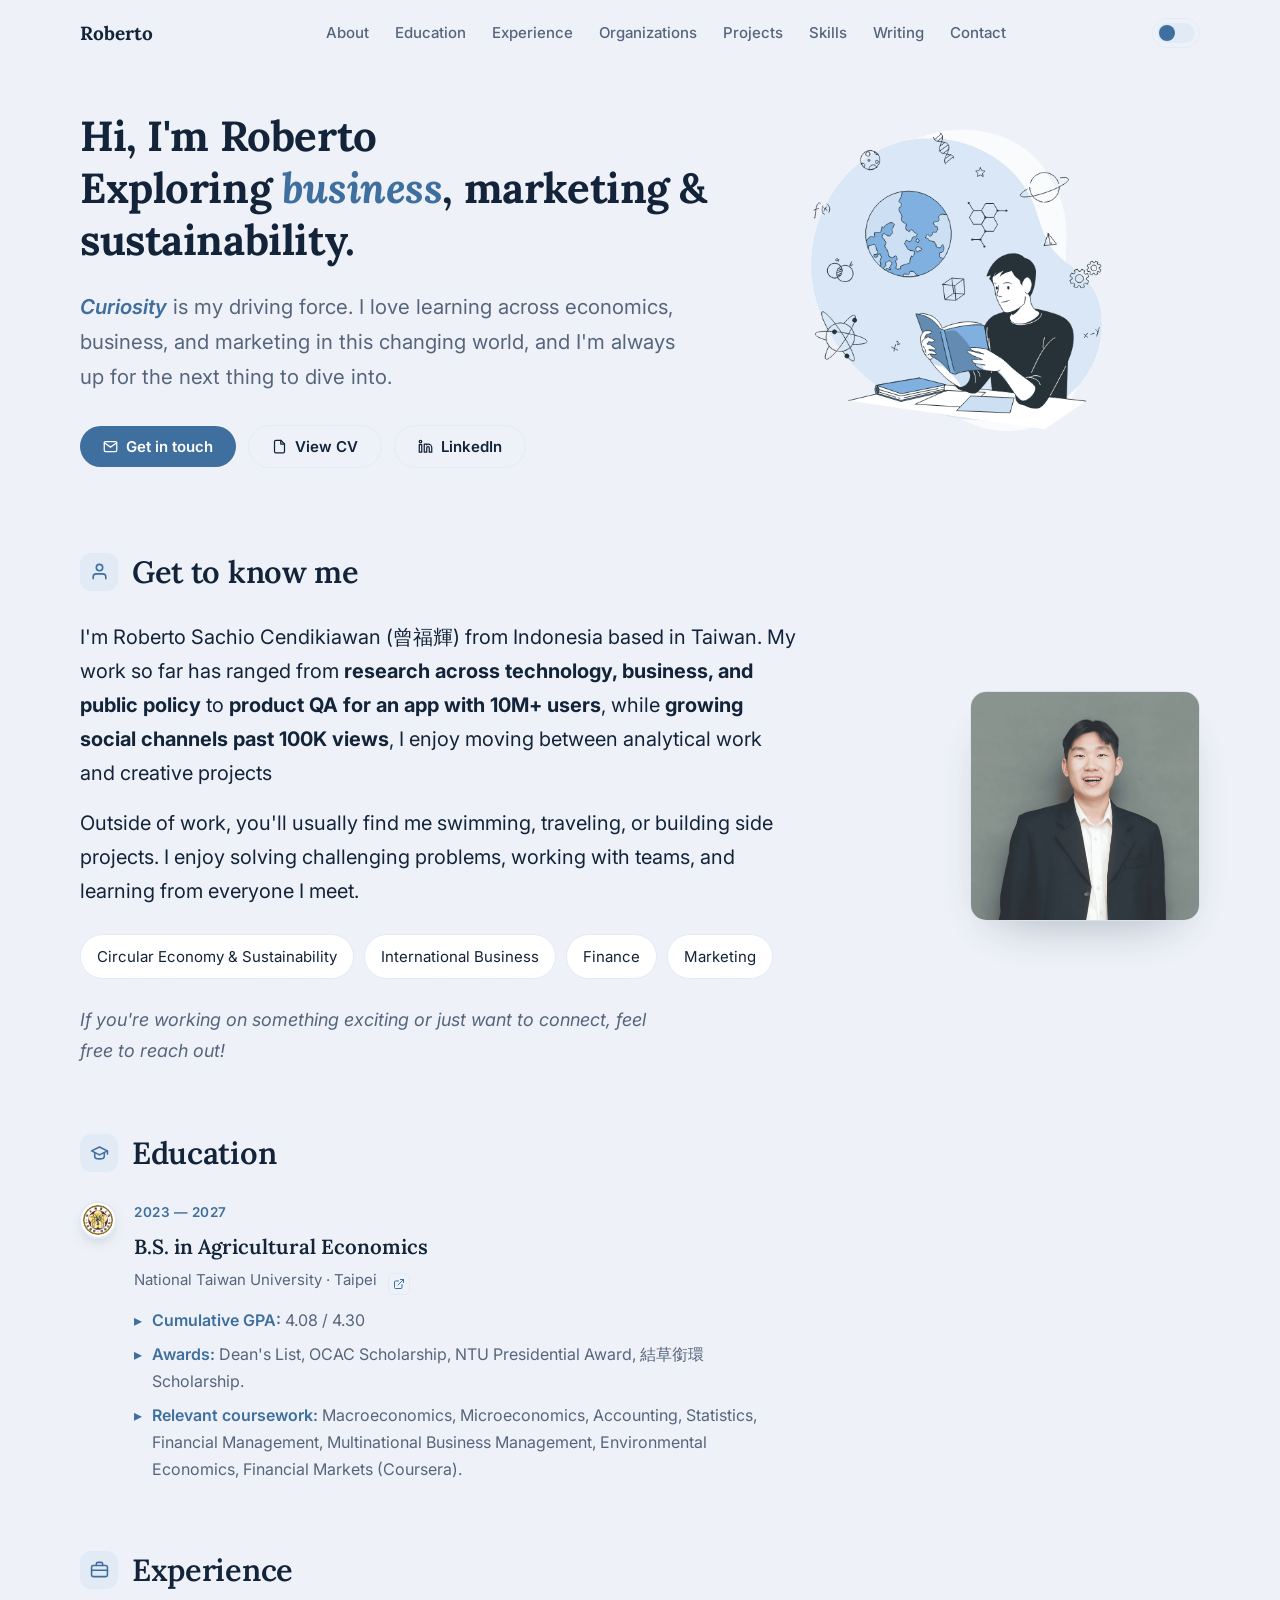
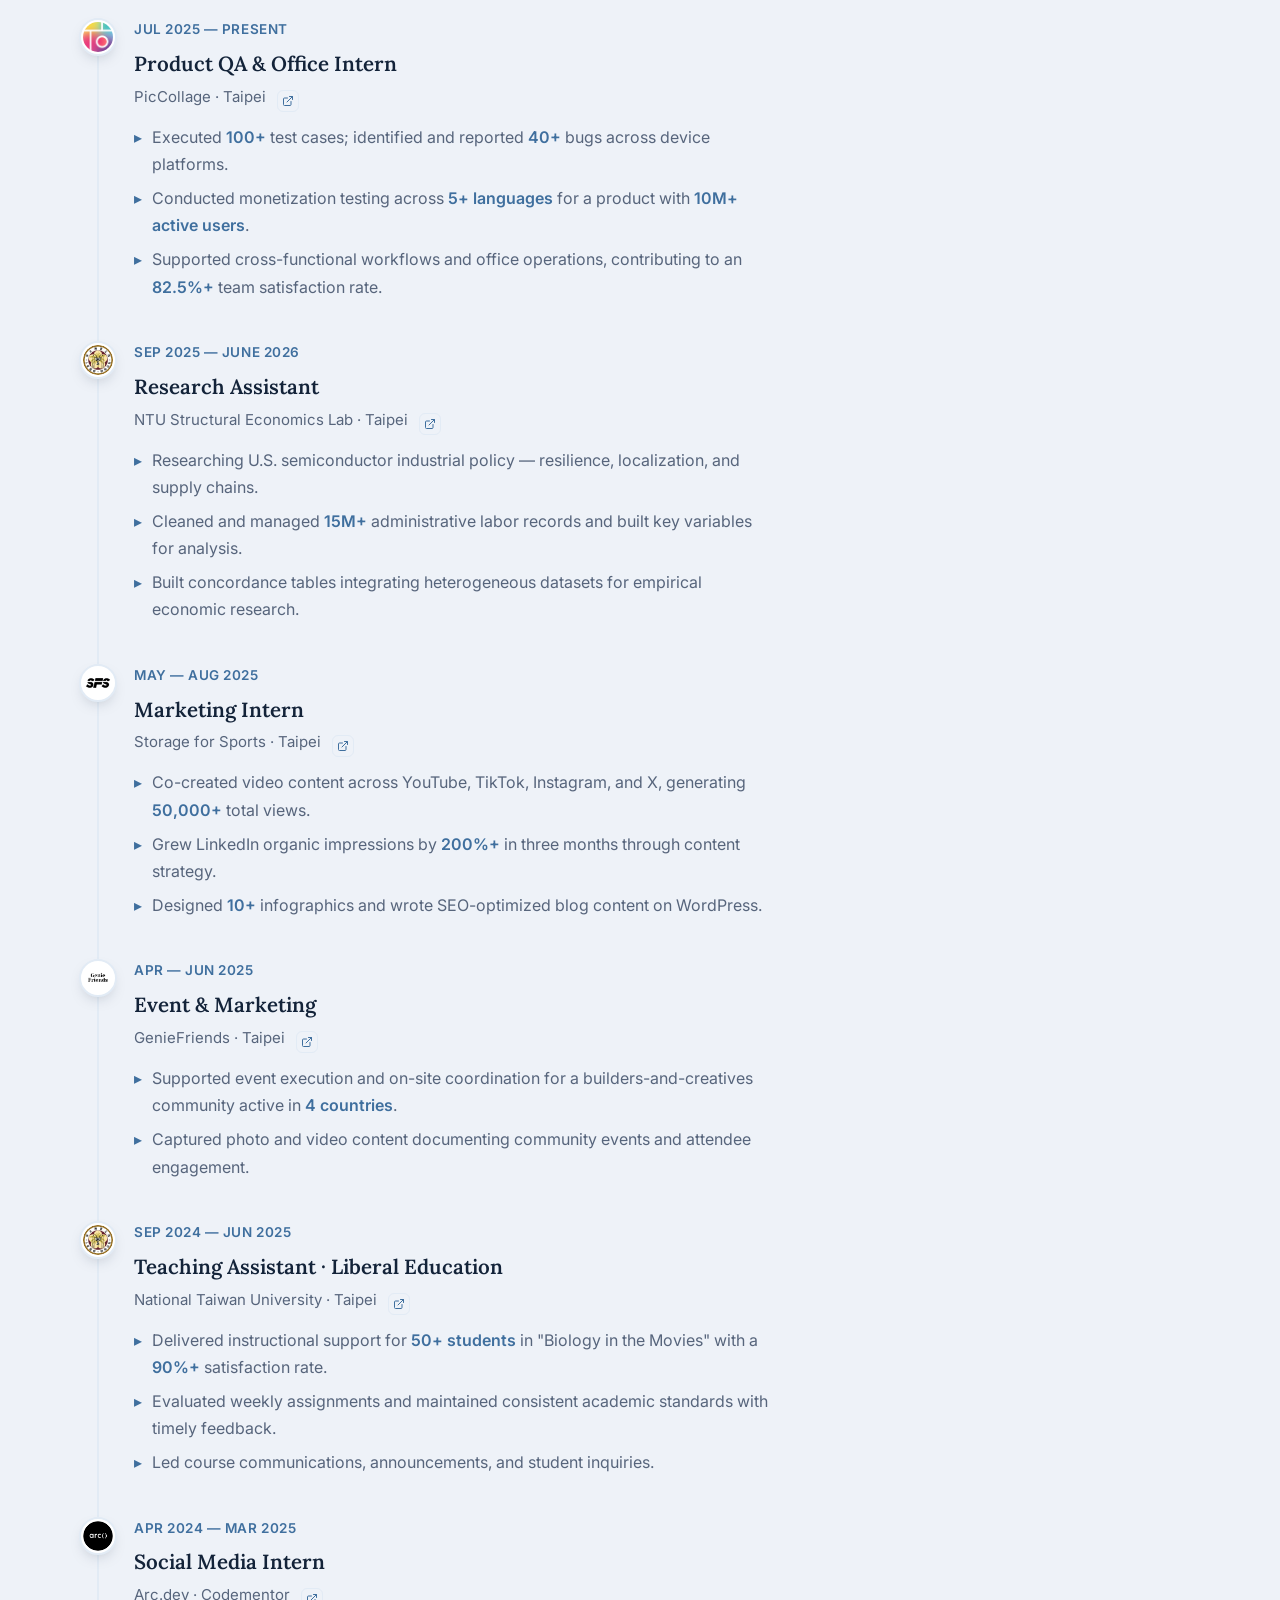
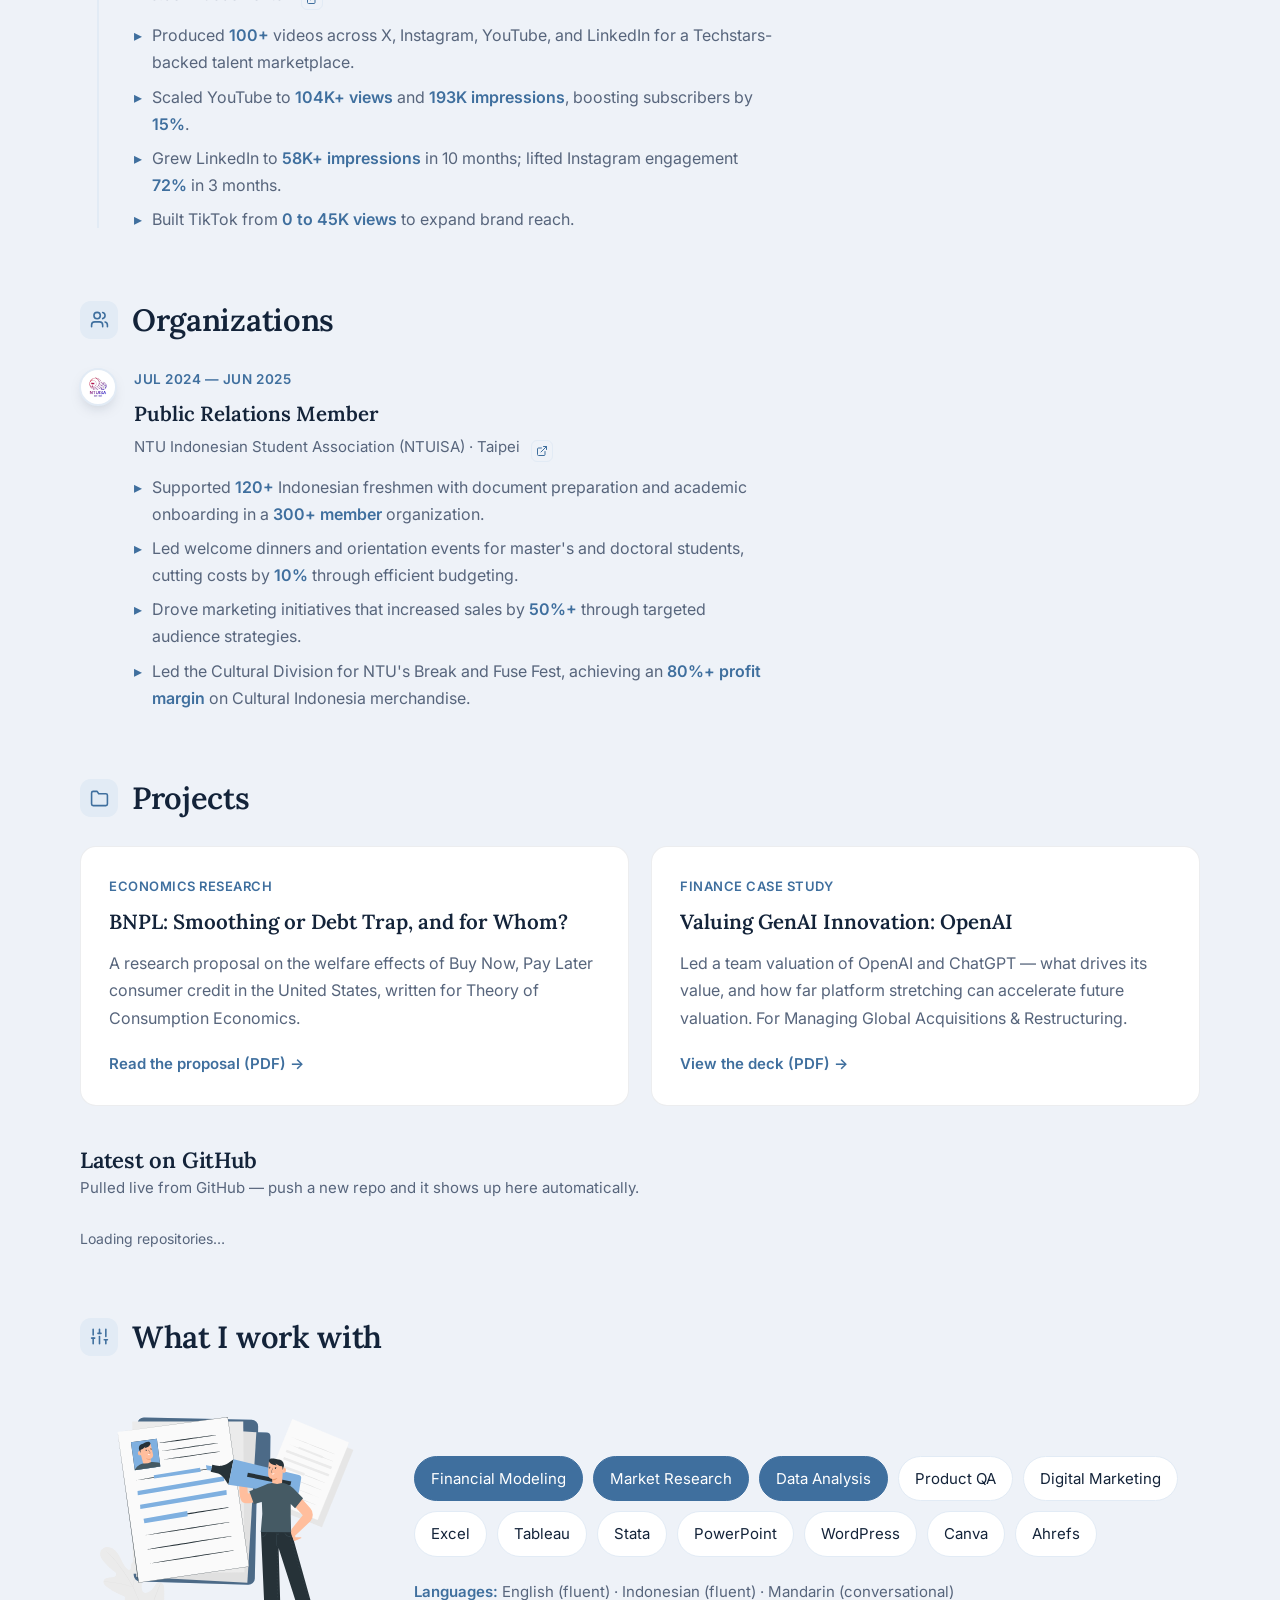
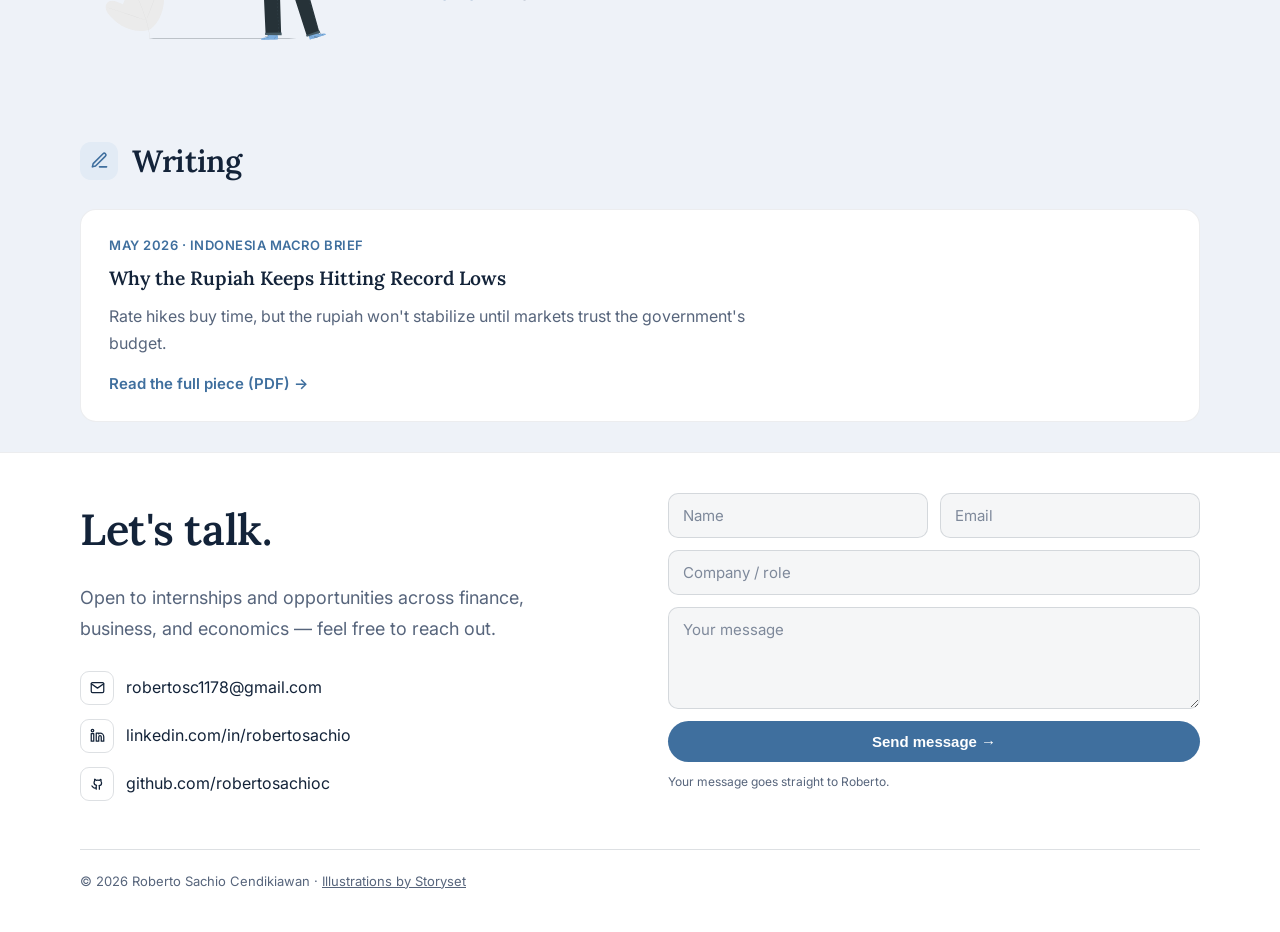
==== index.html @ d4749c01 "Add JavaScript functionality and CSS styles for theme toggle, mobile menu, and contact form integrat" ====
<!DOCTYPE html>
<html lang="en">
<head>
<meta charset="UTF-8" />
<meta name="viewport" content="width=device-width, initial-scale=1.0" />
<title>Roberto Sachio Cendikiawan </title>
<meta name="description" content="Roberto Sachio Cendikiawan Portfolio (economics, business, and marketing)" />
<!-- Favicon: R monogram in brand blue (inline SVG, no file needed) -->
<link rel="icon" href="data:image/svg+xml,%3Csvg xmlns='http://www.w3.org/2000/svg' viewBox='0 0 64 64'%3E%3Crect width='64' height='64' rx='14' fill='%233f6f9e'/%3E%3Ctext x='32' y='44' font-family='Arial,Helvetica,sans-serif' font-size='36' font-weight='800' fill='white' text-anchor='middle'%3ER%3C/text%3E%3C/svg%3E" />
<!-- Social preview when the link is shared (LinkedIn, WhatsApp, etc.) -->
<meta property="og:title" content="Roberto Sachio Cendikiawan — Portfolio" />
<meta property="og:description" content="Economics, business & marketing. NTU student open to internships in finance and economics." />
<meta property="og:image" content="https://robertosachioc.github.io/image/personal-image/roberto.jpg" />
<meta property="og:url" content="https://robertosachioc.github.io/" />
<meta property="og:type" content="website" />
<meta name="twitter:card" content="summary" />

<link rel="preconnect" href="https://fonts.googleapis.com" />
<link rel="preconnect" href="https://fonts.gstatic.com" crossorigin />
<link href="https://fonts.googleapis.com/css2?family=Inter:wght@400;500;600;700&family=Lora:ital,wght@0,500;0,600;0,700;1,600&display=swap" rel="stylesheet" />
<link href="style.css" rel="stylesheet" />
</head>

<body>

<svg width="0" height="0" style="position:absolute" aria-hidden="true">
  <symbol id="icon-mail" viewBox="0 0 24 24" fill="none" stroke="currentColor" stroke-width="2" stroke-linecap="round" stroke-linejoin="round">
    <rect x="2" y="4" width="20" height="16" rx="2"></rect><path d="m22 6-10 7L2 6"></path>
  </symbol>
  <symbol id="icon-linkedin" viewBox="0 0 24 24" fill="none" stroke="currentColor" stroke-width="2" stroke-linecap="round" stroke-linejoin="round">
    <path d="M16 8a6 6 0 0 1 6 6v7h-4v-7a2 2 0 0 0-4 0v7h-4V8h4v1.5A5 5 0 0 1 16 8Z"></path>
    <rect x="2" y="9" width="4" height="12"></rect><circle cx="4" cy="4" r="2"></circle>
  </symbol>
  <symbol id="icon-github" viewBox="0 0 24 24" fill="none" stroke="currentColor" stroke-width="2" stroke-linecap="round" stroke-linejoin="round">
    <path d="M9 19c-4.3 1.4-4.3-2.5-6-3m12 5v-3.5c0-1 .1-1.4-.5-2 2-.2 4-1 4-4.5a3.5 3.5 0 0 0-1-2.5c.3-1 .3-2 0-3 0 0-1 0-2.5 1.5a10 10 0 0 0-5 0C8.5 5 7.5 5 7.5 5c-.3 1-.3 2 0 3a3.5 3.5 0 0 0-1 2.5c0 3.5 2 4.3 4 4.5-.4.4-.5.9-.5 2V21"></path>
  </symbol>
  <symbol id="icon-doc" viewBox="0 0 24 24" fill="none" stroke="currentColor" stroke-width="2" stroke-linecap="round" stroke-linejoin="round">
    <path d="M14 2H6a2 2 0 0 0-2 2v16a2 2 0 0 0 2 2h12a2 2 0 0 0 2-2V8z"></path><path d="M14 2v6h6"></path>
  </symbol>
  <!-- Section-heading icons (hand-drawn line icons, free to use — also saved as files in image/icons/) -->
  <symbol id="icon-user" viewBox="0 0 24 24" fill="none" stroke="currentColor" stroke-width="2" stroke-linecap="round" stroke-linejoin="round">
    <path d="M20 21v-2a4 4 0 0 0-4-4H8a4 4 0 0 0-4 4v2"></path><circle cx="12" cy="7" r="4"></circle>
  </symbol>
  <symbol id="icon-grad" viewBox="0 0 24 24" fill="none" stroke="currentColor" stroke-width="2" stroke-linecap="round" stroke-linejoin="round">
    <path d="M22 10 12 5 2 10l10 5 10-5z"></path><path d="M6 12v5c0 1.7 2.7 3 6 3s6-1.3 6-3v-5"></path><path d="M22 10v4"></path>
  </symbol>
  <symbol id="icon-briefcase" viewBox="0 0 24 24" fill="none" stroke="currentColor" stroke-width="2" stroke-linecap="round" stroke-linejoin="round">
    <rect x="2" y="7" width="20" height="14" rx="2"></rect><path d="M16 7V5a2 2 0 0 0-2-2h-4a2 2 0 0 0-2 2v2"></path><path d="M2 13h20"></path>
  </symbol>
  <symbol id="icon-folder" viewBox="0 0 24 24" fill="none" stroke="currentColor" stroke-width="2" stroke-linecap="round" stroke-linejoin="round">
    <path d="M22 19a2 2 0 0 1-2 2H4a2 2 0 0 1-2-2V5a2 2 0 0 1 2-2h5l2 3h9a2 2 0 0 1 2 2z"></path>
  </symbol>
  <symbol id="icon-sliders" viewBox="0 0 24 24" fill="none" stroke="currentColor" stroke-width="2" stroke-linecap="round" stroke-linejoin="round">
    <path d="M4 21v-7"></path><path d="M4 10V3"></path><path d="M12 21v-9"></path><path d="M12 8V3"></path><path d="M20 21v-5"></path><path d="M20 12V3"></path>
    <path d="M2 14h4"></path><path d="M10 8h4"></path><path d="M18 16h4"></path>
  </symbol>
  <symbol id="icon-pen" viewBox="0 0 24 24" fill="none" stroke="currentColor" stroke-width="2" stroke-linecap="round" stroke-linejoin="round">
    <path d="M12 20h9"></path><path d="M16.5 3.5a2.1 2.1 0 0 1 3 3L7 19l-4 1 1-4Z"></path>
  </symbol>
  <symbol id="icon-chat" viewBox="0 0 24 24" fill="none" stroke="currentColor" stroke-width="2" stroke-linecap="round" stroke-linejoin="round">
    <path d="M21 15a2 2 0 0 1-2 2H7l-4 4V5a2 2 0 0 1 2-2h14a2 2 0 0 1 2 2z"></path>
  </symbol>
  <symbol id="icon-ext" viewBox="0 0 24 24" fill="none" stroke="currentColor" stroke-width="2" stroke-linecap="round" stroke-linejoin="round">
    <path d="M18 13v6a2 2 0 0 1-2 2H5a2 2 0 0 1-2-2V8a2 2 0 0 1 2-2h6"></path><path d="M15 3h6v6"></path><path d="M10 14 21 3"></path>
  </symbol>
  <symbol id="icon-people" viewBox="0 0 24 24" fill="none" stroke="currentColor" stroke-width="2" stroke-linecap="round" stroke-linejoin="round">
    <path d="M16 21v-2a4 4 0 0 0-4-4H6a4 4 0 0 0-4 4v2"></path><circle cx="9" cy="7" r="4"></circle>
    <path d="M22 21v-2a4 4 0 0 0-3-3.87"></path><path d="M16 3.13a4 4 0 0 1 0 7.75"></path>
  </symbol>
</svg>

<nav class="topnav">
  <div class="wrap">
    <a href="#top" class="brand">Roberto</a>
    <div class="nav-links">
      <a href="#about">About</a>
      <a href="#education">Education</a>
      <a href="#experience">Experience</a>
      <a href="#organizations">Organizations</a>
      <a href="#projects">Projects</a>
      <a href="#skills">Skills</a>
      <a href="#writing">Writing</a>
      <a href="#contact">Contact</a>
    </div>
    <div style="display:flex; align-items:center; gap:14px;">
      <button class="theme-btn" id="themeToggle" aria-label="Toggle dark mode">
        <span class="theme-knob-track"><span class="theme-knob"></span></span>
      </button>
      <button class="hamburger" id="hamburger" aria-label="Open menu" aria-expanded="false"><span></span></button>
    </div>
  </div>
</nav>
<nav class="mobile-panel" id="mobilePanel">
  <a href="#about">About</a>
  <a href="#education">Education</a>
  <a href="#experience">Experience</a>
  <a href="#organizations">Organizations</a>
  <a href="#projects">Projects</a>
  <a href="#skills">Skills</a>
  <a href="#writing">Writing</a>
  <a href="#contact">Contact</a>
</nav>

<!-- HERO -->
<header class="hero-wrap" id="top">
  <div class="wrap hero">
    <div class="reveal">
      <!-- EDIT: identity — swap the greeting/headline to taste -->
      <h1 class="headline serif">Hi, I'm Roberto <br> Exploring <em>business</em>, marketing &amp; sustainability.</h1>
      <p class="lead"> <b class="hl"><em>Curiosity</em></b> is my driving force. I love learning across economics, business, and marketing in this changing world, and I'm always up for the next thing to dive into.</p>
      <div class="cta-row">
        <a class="btn btn-primary" href="mailto:robertosc1178@gmail.com"><svg><use href="#icon-mail"></use></svg>Get in touch</a>
        <a class="btn btn-ghost" href="image/cv/CV.pdf" target="_blank"><svg><use href="#icon-doc"></use></svg>View CV</a>
        <a class="btn btn-ghost" href="https://linkedin.com/in/robertosachio/" target="_blank" rel="noopener"><svg><use href="#icon-linkedin"></use></svg>LinkedIn</a>
      </div>
    </div>

    <div class="hero-visual reveal">
      <!-- Illustration gently floats up and down (see .hero-art in the CSS above).
           To swap for a photo later: replace the <img> src below. -->
      <!-- Illustration is INLINE so its entrance animations run (CSS is in the style block above)
           and its accent color uses var(--illus), which adapts to light/dark mode. -->
      <div class="hero-art" role="img" aria-label="Illustration of a person studying with books and a globe">

<svg style="width:100%;height:auto;display:block" class="animated" id="freepik_stories-learning" xmlns="http://www.w3.org/2000/svg" xmlns:xlink="http://www.w3.org/1999/xlink" viewBox="0 0 500 500" version="1.1" xmlns:svgjs="http://svgjs.com/svgjs"><g id="freepik--background-simple--inject-12" class="animable" style="transform-origin: 255.124px 250.609px;"><g id="elsulaa5meyis"><path d="M67.93,167.09s-27.88,72,11.3,144.5S199.11,422.39,263.7,455.14s131.66,16.8,163.53-36.84-11.84-91.93-11.9-168.42,11.45-96.74-30-161.36-143.06-78.93-219.9-31S67.93,167.09,67.93,167.09Z" style="fill: rgb(255, 255, 255); opacity: 0.7; transform-origin: 248.588px 250.609px;" class="animable"></path></g><path d="M63.69,139.16C90.4,87.32,140,48.1,201.75,42.58A171.52,171.52,0,0,1,320.48,76.93c16.86,13,31.84,29.55,41.79,48.44,11.42,21.7,14.75,46.72,26.5,68.32,14.61,26.85,42.05,37.93,60.48,61.13,15.17,19.11,20.38,44.72,18.64,69.06-3.18,44.43-29.21,86.61-67.5,109.38-32.37,19.25-71.39,24.56-109,22.81-58-2.69-115.74-21.82-161.42-57.65s-78.51-88.8-86.29-146.33C38.39,213,46.08,173.33,63.69,139.16Z" style="fill: var(--illus); transform-origin: 255.124px 249.158px;" id="elkiltuobjkkc" class="animable"></path><g id="elnnb3cy803sr"><path d="M63.69,139.16C90.4,87.32,140,48.1,201.75,42.58A171.52,171.52,0,0,1,320.48,76.93c16.86,13,31.84,29.55,41.79,48.44,11.42,21.7,14.75,46.72,26.5,68.32,14.61,26.85,42.05,37.93,60.48,61.13,15.17,19.11,20.38,44.72,18.64,69.06-3.18,44.43-29.21,86.61-67.5,109.38-32.37,19.25-71.39,24.56-109,22.81-58-2.69-115.74-21.82-161.42-57.65s-78.51-88.8-86.29-146.33C38.39,213,46.08,173.33,63.69,139.16Z" style="fill: rgb(255, 255, 255); opacity: 0.7; transform-origin: 255.124px 249.158px;" class="animable"></path></g></g><g id="freepik--Elements--inject-12" class="animable" style="transform-origin: 256.42px 201.572px;"><path d="M46.07,158.11c1.18,4.68.6-3.93,2.91-14.45s6.28-6.26,6.28-6.26" style="fill: none; stroke: rgb(38, 50, 56); stroke-linecap: round; stroke-linejoin: round; transform-origin: 50.665px 147.982px;" id="elgarlx4j6pdd" class="animable"></path><line x1="45.35" y1="147.36" x2="52.6" y2="144.39" style="fill: none; stroke: rgb(38, 50, 56); stroke-linecap: round; stroke-linejoin: round; transform-origin: 48.975px 145.875px;" id="elcsxwxxgsg3f" class="animable"></line><path d="M58.59,140.82s-4.33,9,2.2,12.78" style="fill: none; stroke: rgb(38, 50, 56); stroke-linecap: round; stroke-linejoin: round; transform-origin: 58.9863px 147.21px;" id="el3nx1q1ylg5" class="animable"></path><path d="M64.74,138.3s7.16,4,2.68,12.58" style="fill: none; stroke: rgb(38, 50, 56); stroke-linecap: round; stroke-linejoin: round; transform-origin: 66.8171px 144.59px;" id="elgc95l3e32a9" class="animable"></path><line x1="59.84" y1="143.86" x2="64.97" y2="147.6" style="fill: none; stroke: rgb(38, 50, 56); stroke-linecap: round; stroke-linejoin: round; transform-origin: 62.405px 145.73px;" id="elu0dpbjxnf4r" class="animable"></line><line x1="63.86" y1="142.21" x2="59.85" y2="148.6" style="fill: none; stroke: rgb(38, 50, 56); stroke-linecap: round; stroke-linejoin: round; transform-origin: 61.855px 145.405px;" id="elf5e6mjh16ow" class="animable"></line><g id="elz6agy8vanps"><circle cx="76.13" cy="236.2" r="10.91" style="fill: none; stroke: rgb(38, 50, 56); stroke-linecap: round; stroke-linejoin: round; transform-origin: 76.13px 236.2px; transform: rotate(-80.68deg);" class="animable"></circle></g><g id="el8pckw7ih2n"><circle cx="90.95" cy="240.47" r="12.1" style="fill: none; stroke: rgb(38, 50, 56); stroke-linecap: round; stroke-linejoin: round; transform-origin: 90.95px 240.47px; transform: rotate(-11.59deg);" class="animable"></circle></g><line x1="86.07" y1="231.71" x2="81.05" y2="233.5" style="fill: none; stroke: rgb(38, 50, 56); stroke-linecap: round; stroke-linejoin: round; transform-origin: 83.56px 232.605px;" id="elftxnqz7ls0e" class="animable"></line><line x1="86.77" y1="233.78" x2="79.55" y2="236.39" style="fill: none; stroke: rgb(38, 50, 56); stroke-linecap: round; stroke-linejoin: round; transform-origin: 83.16px 235.085px;" id="elcvk5caqqzfa" class="animable"></line><line x1="87.04" y1="236.28" x2="78.98" y2="239.38" style="fill: none; stroke: rgb(38, 50, 56); stroke-linecap: round; stroke-linejoin: round; transform-origin: 83.01px 237.83px;" id="el3ts2wrggl94" class="animable"></line><line x1="86.47" y1="239.69" x2="79.12" y2="243.05" style="fill: none; stroke: rgb(38, 50, 56); stroke-linecap: round; stroke-linejoin: round; transform-origin: 82.795px 241.37px;" id="el2b1w1dm4z2h" class="animable"></line><line x1="85.17" y1="242.31" x2="79.59" y2="244.63" style="fill: none; stroke: rgb(38, 50, 56); stroke-linecap: round; stroke-linejoin: round; transform-origin: 82.38px 243.47px;" id="elfl4wqghiamr" class="animable"></line><path d="M81.4,219.59c-.31-1-3.85-1.62-4,1s3.73.44,4.83-1c0,0-2,2.69-1.16,3.22" style="fill: none; stroke: rgb(38, 50, 56); stroke-linecap: round; stroke-linejoin: round; transform-origin: 79.8129px 220.769px;" id="el6xdevmcsfq3" class="animable"></path><path d="M101,222.85l-3.14,6.53s1.57-3.27,3.25-3c2.07.37.69,3.76-1.81,2.51" style="fill: none; stroke: rgb(38, 50, 56); stroke-linecap: round; stroke-linejoin: round; transform-origin: 99.9883px 226.115px;" id="eldqtm0qm3cdb" class="animable"></path><line x1="442.71" y1="329.47" x2="447.64" y2="334.13" style="fill: none; stroke: rgb(38, 50, 56); stroke-linecap: round; stroke-linejoin: round; transform-origin: 445.175px 331.8px;" id="el5b9b4sikaao" class="animable"></line><line x1="447.64" y1="328.25" x2="443.51" y2="334.42" style="fill: none; stroke: rgb(38, 50, 56); stroke-linecap: round; stroke-linejoin: round; transform-origin: 445.575px 331.335px;" id="elofayrnz8ue" class="animable"></line><line x1="452.49" y1="330.02" x2="457.43" y2="328.18" style="fill: none; stroke: rgb(38, 50, 56); stroke-linecap: round; stroke-linejoin: round; transform-origin: 454.96px 329.1px;" id="eldtuie7m3otb" class="animable"></line><line x1="459.8" y1="323.04" x2="462.8" y2="325.69" style="fill: none; stroke: rgb(38, 50, 56); stroke-linecap: round; stroke-linejoin: round; transform-origin: 461.3px 324.365px;" id="elcpdypgfovqa" class="animable"></line><line x1="465.1" y1="319.85" x2="461.3" y2="332.89" style="fill: none; stroke: rgb(38, 50, 56); stroke-linecap: round; stroke-linejoin: round; transform-origin: 463.2px 326.37px;" id="elyq5zejorot" class="animable"></line><polygon points="234.97 256.22 248.24 247.09 265.81 248.32 266.91 270.6 254.01 279.82 238.09 278.66 234.97 256.22" style="fill: none; stroke: rgb(38, 50, 56); stroke-linecap: round; stroke-linejoin: round; transform-origin: 250.94px 263.455px;" id="elz6fmiebzbkk" class="animable"></polygon><polyline points="238.09 278.66 250.94 269.41 266.91 270.6" style="fill: none; stroke: rgb(38, 50, 56); stroke-linecap: round; stroke-linejoin: round; transform-origin: 252.5px 274.035px;" id="el189cweun7vv" class="animable"></polyline><line x1="250.94" y1="269.41" x2="248.24" y2="247.09" style="fill: none; stroke: rgb(38, 50, 56); stroke-linecap: round; stroke-linejoin: round; transform-origin: 249.59px 258.25px;" id="elvaaxzkigyo" class="animable"></line><polyline points="234.97 256.22 252.5 258.25 265.81 248.32" style="fill: none; stroke: rgb(38, 50, 56); stroke-linecap: round; stroke-linejoin: round; transform-origin: 250.39px 253.285px;" id="el6sok1jb6589" class="animable"></polyline><line x1="252.5" y1="258.25" x2="254.01" y2="279.82" style="fill: none; stroke: rgb(38, 50, 56); stroke-linecap: round; stroke-linejoin: round; transform-origin: 253.255px 269.035px;" id="el2uqh4bqv5h6" class="animable"></line><polygon points="389.85 181.37 383.97 199.64 402.27 197.17 389.85 181.37" style="fill: none; stroke: rgb(38, 50, 56); stroke-linecap: round; stroke-linejoin: round; transform-origin: 393.12px 190.505px;" id="elw91tuvie74f" class="animable"></polygon><line x1="389.85" y1="181.37" x2="393.12" y2="198.3" style="fill: none; stroke: rgb(38, 50, 56); stroke-linecap: round; stroke-linejoin: round; transform-origin: 391.485px 189.835px;" id="elvb3pq1mq9l" class="animable"></line><polyline points="392.6 195.59 394.74 195.25 395.24 198.12" style="fill: none; stroke: rgb(38, 50, 56); stroke-linecap: round; stroke-linejoin: round; transform-origin: 393.92px 196.685px;" id="elzjo3iy495e" class="animable"></polyline><line x1="159.39" y1="348.56" x2="168.53" y2="353.05" style="fill: none; stroke: rgb(38, 50, 56); stroke-linecap: round; stroke-linejoin: round; transform-origin: 163.96px 350.805px;" id="elqds8r1238f9" class="animable"></line><line x1="165.58" y1="345.13" x2="162.96" y2="354.68" style="fill: none; stroke: rgb(38, 50, 56); stroke-linecap: round; stroke-linejoin: round; transform-origin: 164.27px 349.905px;" id="elkzkgst667rb" class="animable"></line><path d="M166.85,340.47a1.38,1.38,0,0,1,2.2.29c.92,1.44-.88,4.46-.88,4.46l3.67-1.4" style="fill: none; stroke: rgb(38, 50, 56); stroke-linecap: round; stroke-linejoin: round; transform-origin: 169.345px 342.634px;" id="elok70ps65zrd" class="animable"></path><path d="M231.15,34c8.73,4.91-1.27,16.91-1.27,23.91s10,6,15,8c2,0,6,0,5.89,5.08" style="fill: none; stroke: rgb(38, 50, 56); stroke-linecap: round; stroke-linejoin: round; transform-origin: 240.326px 52.495px;" id="elto0fse5z5ic" class="animable"></path><path d="M221.42,40.37c1.52,8.27,11,5.34,16.82,7.23,10,3.25,4.45,13.57,1.47,19.81-1.79,3.72-3.57,8.94-.37,12.47" style="fill: none; stroke: rgb(38, 50, 56); stroke-linecap: round; stroke-linejoin: round; transform-origin: 232.688px 60.125px;" id="elc7ubpre4if" class="animable"></path><line x1="222.7" y1="43.58" x2="233.11" y2="34.93" style="fill: none; stroke: rgb(38, 50, 56); stroke-linecap: round; stroke-linejoin: round; transform-origin: 227.905px 39.255px;" id="el44mubukeou6" class="animable"></line><line x1="226.78" y1="46.16" x2="234.62" y2="39.66" style="fill: none; stroke: rgb(38, 50, 56); stroke-linecap: round; stroke-linejoin: round; transform-origin: 230.7px 42.91px;" id="elid5w91h7w2" class="animable"></line><line x1="231.39" y1="52.74" x2="238.01" y2="47.54" style="fill: none; stroke: rgb(38, 50, 56); stroke-linecap: round; stroke-linejoin: round; transform-origin: 234.7px 50.14px;" id="eljemjry8v74c" class="animable"></line><line x1="230.02" y1="60.52" x2="242.96" y2="51.22" style="fill: none; stroke: rgb(38, 50, 56); stroke-linecap: round; stroke-linejoin: round; transform-origin: 236.49px 55.87px;" id="ell8t6mso53xc" class="animable"></line><line x1="234.98" y1="64.15" x2="244" y2="57.53" style="fill: none; stroke: rgb(38, 50, 56); stroke-linecap: round; stroke-linejoin: round; transform-origin: 239.49px 60.84px;" id="eln6nnckny7w" class="animable"></line><line x1="238.82" y1="78.22" x2="250.09" y2="69.04" style="fill: none; stroke: rgb(38, 50, 56); stroke-linecap: round; stroke-linejoin: round; transform-origin: 244.455px 73.63px;" id="el5pdv8kuv82h" class="animable"></line><line x1="239.1" y1="71" x2="246.45" y2="65.83" style="fill: none; stroke: rgb(38, 50, 56); stroke-linecap: round; stroke-linejoin: round; transform-origin: 242.775px 68.415px;" id="elezb9lzsmxhd" class="animable"></line><g id="elvu6rc9bxh8"><circle cx="84.17" cy="334.1" r="20.94" style="fill: none; stroke: rgb(38, 50, 56); stroke-linecap: round; stroke-linejoin: round; transform-origin: 84.17px 334.1px; transform: rotate(-21.8deg);" class="animable"></circle></g><path d="M89.44,313.84c7.3-8.57,13.51-13.42,15.9-11.84,3.64,2.39-2.89,18.71-14.58,36.44S66.64,368.61,63,366.21c-2.4-1.57-.38-9.19,4.62-19.28" style="fill: none; stroke: rgb(38, 50, 56); stroke-linecap: round; stroke-linejoin: round; transform-origin: 84.1698px 334.105px;" id="elg49f6hz50un" class="animable"></path><path d="M63.68,338.4c-10.18-2.93-16.68-6.35-16.27-9.08C48,325,65.59,324,86.6,327.15s37.53,9.12,36.9,13.42c-.45,3-9,4.37-21.15,3.91" style="fill: none; stroke: rgb(38, 50, 56); stroke-linecap: round; stroke-linejoin: round; transform-origin: 85.4546px 334.938px;" id="el3oo0txguzv6" class="animable"></path><path d="M66.35,323.23c-7.68-13.86-11.52-24.67-8.92-26.36,3.42-2.21,16.64,12.13,29.53,32s20.56,37.83,17.15,40.05c-2.26,1.46-8.81-4.32-16.72-14.16" style="fill: none; stroke: rgb(38, 50, 56); stroke-linecap: round; stroke-linejoin: round; transform-origin: 80.7699px 332.895px;" id="elh73v5924qov" class="animable"></path><path d="M108.29,311.06a3.44,3.44,0,1,1-1-4.77A3.44,3.44,0,0,1,108.29,311.06Z" style="fill: rgb(38, 50, 56); transform-origin: 105.414px 309.173px;" id="elcton98kndsf" class="animable"></path><path d="M96.9,363.75a3.44,3.44,0,1,1-1-4.77A3.44,3.44,0,0,1,96.9,363.75Z" style="fill: rgb(38, 50, 56); transform-origin: 94.0236px 361.863px;" id="eljx5ge8he29" class="animable"></path><path d="M78.52,328a3.44,3.44,0,1,1-1-4.77A3.45,3.45,0,0,1,78.52,328Z" style="fill: rgb(38, 50, 56); transform-origin: 75.6417px 326.113px;" id="elu0t7q4e792q" class="animable"></path><polygon points="297.83 178.32 309.61 178.32 315.5 168.12 309.61 157.92 297.83 157.92 291.94 168.12 297.83 178.32" style="fill: none; stroke: rgb(38, 50, 56); stroke-linecap: round; stroke-linejoin: round; transform-origin: 303.72px 168.12px;" id="el3zkqzpiznp5" class="animable"></polygon><polyline points="296.12 200.71 290.23 190.51 278.45 190.51" style="fill: none; stroke: rgb(38, 50, 56); stroke-linecap: round; stroke-linejoin: round; transform-origin: 287.285px 195.61px;" id="eljts3apomi" class="animable"></polyline><polygon points="280.03 168.12 291.81 168.12 297.7 157.92 291.81 147.71 280.03 147.71 274.14 157.92 280.03 168.12" style="fill: none; stroke: rgb(38, 50, 56); stroke-linecap: round; stroke-linejoin: round; transform-origin: 285.92px 157.915px;" id="elvclqatstiem" class="animable"></polygon><polygon points="297.83 157.92 309.61 157.92 315.5 147.71 309.61 137.51 297.83 137.51 291.94 147.71 297.83 157.92" style="fill: none; stroke: rgb(38, 50, 56); stroke-linecap: round; stroke-linejoin: round; transform-origin: 303.72px 147.715px;" id="elohsblzdkm9o" class="animable"></polygon><circle cx="297.7" cy="157.92" r="1.58" style="fill: rgb(38, 50, 56); transform-origin: 297.7px 157.92px;" id="el0s9s1yt3a0t" class="animable"></circle><circle cx="273.1" cy="136.5" r="1.58" style="fill: rgb(38, 50, 56); transform-origin: 273.1px 136.5px;" id="ely4pxbikadqm" class="animable"></circle><path d="M294.54,200.71a1.58,1.58,0,1,1,1.58,1.58A1.58,1.58,0,0,1,294.54,200.71Z" style="fill: rgb(38, 50, 56); transform-origin: 296.12px 200.71px;" id="elmshe04vqd08" class="animable"></path><circle cx="278.45" cy="190.51" r="1.58" style="fill: rgb(38, 50, 56); transform-origin: 278.45px 190.51px;" id="el1ritbrsmiyw" class="animable"></circle><path d="M326.9,148a1.59,1.59,0,1,1,1.58,1.59A1.58,1.58,0,0,1,326.9,148Z" style="fill: rgb(38, 50, 56); transform-origin: 328.49px 148px;" id="elfuxuxdgwn0l" class="animable"></path><circle cx="290.11" cy="190.51" r="1.58" style="fill: rgb(38, 50, 56); transform-origin: 290.11px 190.51px;" id="eldx1e6jaobno" class="animable"></circle><path d="M313.92,148a1.59,1.59,0,1,1,1.59,1.59A1.59,1.59,0,0,1,313.92,148Z" style="fill: rgb(38, 50, 56); transform-origin: 315.51px 148px;" id="el6hsu3m5tea" class="animable"></path><path d="M296.12,178.33a1.59,1.59,0,1,1,1.58,1.58A1.59,1.59,0,0,1,296.12,178.33Z" style="fill: rgb(38, 50, 56); transform-origin: 297.71px 178.32px;" id="elonba79o06ue" class="animable"></path><line x1="315.51" y1="147.98" x2="328.48" y2="147.98" style="fill: none; stroke: rgb(38, 50, 56); stroke-linecap: round; stroke-linejoin: round; transform-origin: 321.995px 147.98px;" id="el80qkt9yzdjw" class="animable"></line><line x1="297.7" y1="178.33" x2="290.11" y2="190.51" style="fill: none; stroke: rgb(38, 50, 56); stroke-linecap: round; stroke-linejoin: round; transform-origin: 293.905px 184.42px;" id="elecnkjbqwmvh" class="animable"></line><line x1="280.03" y1="147.71" x2="273.1" y2="136.5" style="fill: none; stroke: rgb(38, 50, 56); stroke-linecap: round; stroke-linejoin: round; transform-origin: 276.565px 142.105px;" id="elm9p9cu50wz" class="animable"></line><path d="M363.58,107.5a21.82,21.82,0,0,1,42.1.93" style="fill: none; stroke: rgb(38, 50, 56); stroke-linecap: round; stroke-linejoin: round; transform-origin: 384.63px 100.15px;" id="el6ecf5s5sbx3" class="animable"></path><path d="M382,135.34a21.81,21.81,0,0,1-19.33-21.67" style="fill: none; stroke: rgb(38, 50, 56); stroke-linecap: round; stroke-linejoin: round; transform-origin: 372.335px 124.505px;" id="elmru7730r4a" class="animable"></path><path d="M406.31,113.67a21.81,21.81,0,0,1-21.8,21.81" style="fill: none; stroke: rgb(38, 50, 56); stroke-linecap: round; stroke-linejoin: round; transform-origin: 395.41px 124.575px;" id="elbh22nl7m59f" class="animable"></path><path d="M407.55,99.84c6.82-.87,11.39-.4,12.1,1.64,1.41,4.06-13.18,12.81-32.59,19.55s-36.28,8.9-37.7,4.83c-.75-2.17,3.07-5.68,9.75-9.51" style="fill: none; stroke: rgb(38, 50, 56); stroke-linecap: round; stroke-linejoin: round; transform-origin: 384.505px 113.67px;" id="elc5v69cyh31q" class="animable"></path><polygon points="290.11 84.9 292.2 89.13 296.87 89.81 293.49 93.11 294.29 97.76 290.11 95.56 285.93 97.76 286.73 93.11 283.35 89.81 288.02 89.13 290.11 84.9" style="fill: none; stroke: rgb(38, 50, 56); stroke-linecap: round; stroke-linejoin: round; transform-origin: 290.11px 91.33px;" id="el96k9f4ln1p" class="animable"></polygon><path d="M142.47,73.63a14.2,14.2,0,0,1-14.18,14.19q-.69,0-1.35-.06a14.19,14.19,0,1,1,15.53-14.13Z" style="fill: none; stroke: rgb(38, 50, 56); stroke-linecap: round; stroke-linejoin: round; transform-origin: 128.28px 73.6317px;" id="elq0mhmscvp2" class="animable"></path><path d="M140.2,76.19A2.2,2.2,0,1,1,138,74,2.2,2.2,0,0,1,140.2,76.19Z" style="fill: none; stroke: rgb(38, 50, 56); stroke-linecap: round; stroke-linejoin: round; transform-origin: 138px 76.2px;" id="elc2o7qnlw1k" class="animable"></path><path d="M120.45,81.77a3.54,3.54,0,0,1-1.28,2.73A14.06,14.06,0,0,1,115,78.71a3.45,3.45,0,0,1,1.83-.51A3.57,3.57,0,0,1,120.45,81.77Z" style="fill: none; stroke: rgb(38, 50, 56); stroke-linecap: round; stroke-linejoin: round; transform-origin: 117.725px 81.3498px;" id="elna1arx3ktwk" class="animable"></path><path d="M138,84a14.09,14.09,0,0,1-9.71,3.86q-.69,0-1.35-.06a5.66,5.66,0,0,1-.12-1.17A5.9,5.9,0,0,1,138,84Z" style="fill: none; stroke: rgb(38, 50, 56); stroke-linecap: round; stroke-linejoin: round; transform-origin: 132.41px 84.2964px;" id="eljictd1l41f8" class="animable"></path><circle cx="124.85" cy="64.74" r="3.26" style="fill: none; stroke: rgb(38, 50, 56); stroke-linecap: round; stroke-linejoin: round; transform-origin: 124.85px 64.74px;" id="eltadw18ee2c" class="animable"></circle><path d="M127.87,74a1.51,1.51,0,1,1-1.51-1.51A1.51,1.51,0,0,1,127.87,74Z" style="fill: none; stroke: rgb(38, 50, 56); stroke-linecap: round; stroke-linejoin: round; transform-origin: 126.36px 74px;" id="elgdsqrfaq4n" class="animable"></path><path d="M139.8,65.35a3.82,3.82,0,0,1-1.23.19,4.15,4.15,0,0,1-4.15-4.16,4.41,4.41,0,0,1,0-.52A14.13,14.13,0,0,1,139.8,65.35Z" style="fill: none; stroke: rgb(38, 50, 56); stroke-linecap: round; stroke-linejoin: round; transform-origin: 137.106px 63.2001px;" id="el8kzo5d9sita" class="animable"></path><path d="M465.85,238.29l1.53-3.44-2.48-1.36a7.5,7.5,0,0,0,.05-1.83l2.54-1.24-1.35-3.51-2.72.78a7.48,7.48,0,0,0-1.26-1.32l.93-2.68-3.44-1.53-1.37,2.48a7.48,7.48,0,0,0-1.83,0l-1.23-2.54-3.52,1.35.79,2.71a8,8,0,0,0-1.33,1.27l-2.67-.93L447,229.89l2.48,1.37a7.48,7.48,0,0,0-.05,1.83l-2.55,1.23,1.35,3.52,2.72-.79a7.92,7.92,0,0,0,1.26,1.33l-.92,2.67,3.44,1.53,1.36-2.48a7.5,7.5,0,0,0,1.83.05l1.24,2.55,3.51-1.35-.78-2.72a7.86,7.86,0,0,0,1.32-1.26Zm-10.46-1.92a4.37,4.37,0,1,1,5.77-2.22A4.38,4.38,0,0,1,455.39,236.37Z" style="fill: none; stroke: rgb(38, 50, 56); stroke-linecap: round; stroke-linejoin: round; transform-origin: 457.185px 232.4px;" id="el7j2afj9mraw" class="animable"></path><path d="M447.57,255.94l2.08-4.67-3.36-1.86a10.31,10.31,0,0,0,.06-2.48l3.46-1.68L448,240.48l-3.69,1.07a10,10,0,0,0-1.71-1.8l1.26-3.64L439.15,234l-1.85,3.36a10.87,10.87,0,0,0-2.48-.07l-1.68-3.45-4.78,1.84,1.07,3.68a10.83,10.83,0,0,0-1.8,1.72L424,239.86l-2.08,4.67,3.36,1.86a10.31,10.31,0,0,0-.06,2.48l-3.46,1.68,1.84,4.77,3.69-1.06a10.38,10.38,0,0,0,1.71,1.8l-1.26,3.63,4.68,2.08,1.85-3.37a10.33,10.33,0,0,0,2.48.07l1.68,3.45,4.78-1.83-1.07-3.69a10.77,10.77,0,0,0,1.8-1.71Zm-14.2-2.61a5.94,5.94,0,1,1,7.84-3A5.93,5.93,0,0,1,433.37,253.33Z" style="fill: none; stroke: rgb(38, 50, 56); stroke-linecap: round; stroke-linejoin: round; transform-origin: 435.785px 247.88px;" id="elmj2vlxkbq1g" class="animable"></path></g><g id="freepik--Earth--inject-12" class="animable" style="transform-origin: 184.448px 182.238px;"><path d="M240.27,211.61a64.17,64.17,0,0,1-4.63,7.48A63,63,0,0,1,155.05,238c-1.39-.73-2.75-1.51-4.05-2.33s-2.57-1.66-3.79-2.56c-1.48-1.07-2.9-2.21-4.26-3.4l0,0a1.65,1.65,0,0,1-.24-.22l0,0a63.08,63.08,0,1,1,97.61-17.83Z" style="fill: var(--illus); transform-origin: 184.515px 182.238px;" id="elp8srcyal1bk" class="animable"></path><g style="clip-path: url(&quot;#freepik--clip-path--inject-12&quot;); transform-origin: 184.421px 182.587px;" id="ela4fqhiagnio" class="animable"><g id="el7a6opgpesix"><g style="opacity: 0.6; transform-origin: 184.421px 182.587px;" class="animable"><path d="M240.27,211.61a64.17,64.17,0,0,1-4.63,7.48l-1.22-1-2.1-1.11-2.21-1.16.37-2.67-.12-2.41c-.13-2.41,1.61-.44,3-1.17a8.09,8.09,0,0,0,2.55-3s1-3.21.67-4.5a36.41,36.41,0,0,0-1.9-4.34l-3.58,5-3-.23L225.26,201l-.37-3.95-1.46-.76-.61-2.27-7.89-2.21-.9-1.58c-.9-1.58-4.53-2.39-4.53-2.39l.89-2.06,1.4-2.3c1.41-2.3,2.87,1.52,2.87,1.52l1.67.87,3.1-2.6.82-3.73,5.05.29a2.25,2.25,0,0,1,1.32-2.5c1.68-.66.94-4.31.3-5.66s-3-.26-3-.26-2.57-3.91-2.92-5.47,4.9-1,7.15-2.57,1.48-4.69.38-4.76,2.15-7.1,8.4-5.17c1.74.54,2.84.35,3.52-.25A63,63,0,0,1,240.27,211.61Z" style="fill: rgb(255, 255, 255); transform-origin: 228.521px 186.097px;" id="elm1foti8yur" class="animable"></path><path d="M196.54,184.56l-2.14,2.69s-.91-2.17-2.21-1l-2,1.78-1.45,4.06-2.6,1.68-1.59-.83-1.5-.8-1.63-.86-1.56,3-1.27,2.4a15.32,15.32,0,0,0,2.29,3.25l2.76,4.87L187,206.5a25.56,25.56,0,0,1,4.17.5l2.31,1.21-.82,5s-1.74,2.83-2.9,2.05l-1.17-.77-1.9,6.58-.08,3.62s-1.13.47-2.27.85-.42.18-2.81.92-2.2.71-4.14,1.26a26.13,26.13,0,0,0-4.75,2.22l.17,3.48-4.57.67-2.56-1.36.63-2.2.3-3.44-.35-2.57-1.1-2.27,3.08-2.79-.68-1.75-1.75-3.48-3.7,2-1.9,1-4.3-1.93-.47-2.61L154,208l-1.34-2.92-2.38-3.22-.6-2.77,1.34-2.54.71-1.34-2.19-2.95-.6-2.1-3.69-3.35s1.07-.07.83-1.56,2.11-4,2.11-4c1.33.7,5.32,3.48,5.32,3.48l3.49.48s.7,0,1.38-1.32a18.69,18.69,0,0,1,2.78-3.33s-1.61-5.59-.46-6.34,2.32-4.41,2.32-4.41l.92-1.75s-2.17-.95-2.58-2.1-5.76.38-5.76.38l-3.69,2.56L149,171.15l-1.26,2.39s-2.57-3.09-2.58-1.36a24.54,24.54,0,0,1-1.16,5.21s.53.28-.17,1.62-1.46,1.27-3,1.46a38.45,38.45,0,0,1-6-.41s-1,3.7-.31,4.34l.68.62s-1.07,2.69-2.13,2.13l-2.58-1.36-3.61,1.46-4,4.42-.89-.18a63.08,63.08,0,0,1,52.49-71.6c.23,1,.48,1.94.48,1.94l-1,4.94-1.28,2.44-1.1,2.09-1.55,2.94L174,137.9l-.85,4.33L171,143.58l-.62,3.25,3.69,7.21,1,2.83a9.91,9.91,0,0,0-.89,4.32s.45,2.7,2.42,3.77,4.56,2.33,4.56,2.33l-.21,4-.89,1,1.48,4.31c4.51,1.77,4.08,3.25,4.51,1.77l.44-1.47,3.07-1.11,3.91,4.67a2.71,2.71,0,0,1,2.3,1.22C196.91,183.12,198.69,181.87,196.54,184.56Z" style="fill: rgb(255, 255, 255); transform-origin: 159.425px 176.99px;" id="elnemn1h5n3ab" class="animable"></path><path d="M143.54,219.39c.11,1.42-1.69,3.2-1.69,3.2l1.47.77.45,4-1.11,2.12a62.82,62.82,0,0,1-17.45-25.62l.8-4.24,3.53-.5s3.16-2.1,4.56-1.54,2.68,4,2.68,4,1,4.64.87,4.55h0l-.06,0,.08,0,1.44.76.41,1.83-2,3.8h-3.22s-.64-.34-.7,1.33a4.06,4.06,0,0,0,1.67,2.93l3.48-.89.93-3.6,3.42-.67s-.49,2.21.31,2.63l.81.43.48,2.64A2.37,2.37,0,0,0,143.54,219.39Z" style="fill: rgb(255, 255, 255); transform-origin: 134.955px 213.483px;" id="elf5t51uw4j9l" class="animable"></path><path d="M160.08,225.05c-.31-.86-.44-1.61-2.57-2.73s-2-.72-2.84.21a3.07,3.07,0,0,1-3.18,1.13c-1.4-.31-.67,1.27-.67,1.27l.34,4.27-3.95,3.9q1.83,1.35,3.79,2.56l.84-2.58L158.4,235c-1.39-.41-.57-2.31-.57-2.31l-1.4-.74S160.39,225.89,160.08,225.05Z" style="fill: rgb(255, 255, 255); transform-origin: 153.654px 228.65px;" id="el12xwocv2v7n" class="animable"></path><path d="M201.4,202.85l-2.15-2.17-2.46.77-1,2-.75,1.44,1,2,2,2.43,1.14-2.18s3.17,0,4.83-1.83S201.4,202.85,201.4,202.85Z" style="fill: rgb(255, 255, 255); transform-origin: 199.717px 205px;" id="elt2xxw66g8k" class="animable"></path><path d="M195.08,193.06l4,2.1.16-.94a5.43,5.43,0,0,1,1.08-2.05l-3.06-3.24Z" style="fill: rgb(255, 255, 255); transform-origin: 197.7px 192.045px;" id="el5hry4bso8ex" class="animable"></path><path d="M193.72,239.61l-1.15-1.69-1.34-.7h-4.09l-2.33,4.42s-2.23-.3-5.16-.56-2.21.95-2.21.95l-.76,2.78a63.24,63.24,0,0,0,22.14-1.19A28,28,0,0,0,196.2,242Z" style="fill: rgb(255, 255, 255); transform-origin: 187.75px 241.252px;" id="elick4vtyf8om" class="animable"></path></g></g></g><path d="M240.27,211.61a64.17,64.17,0,0,1-4.63,7.48A63,63,0,0,1,155.05,238c-1.39-.73-2.75-1.51-4.05-2.33s-2.57-1.66-3.79-2.56c-1.48-1.07-2.9-2.21-4.26-3.4l0,0a1.65,1.65,0,0,1-.24-.22l0,0a63.08,63.08,0,1,1,97.61-17.83Z" style="fill: none; stroke: rgb(38, 50, 56); stroke-linecap: round; stroke-linejoin: round; transform-origin: 184.515px 182.238px;" id="el9vo1hvxhz1l" class="animable"></path><path d="M198.82,243.62a63.24,63.24,0,0,1-22.14,1.19l.76-2.78s-.72-1.21,2.21-.95,5.16.56,5.16.56l2.33-4.42h4.09l1.34.7,1.15,1.69L196.2,242A28,28,0,0,1,198.82,243.62Z" style="fill: none; stroke: rgb(38, 50, 56); stroke-linecap: round; stroke-linejoin: round; transform-origin: 187.75px 241.252px;" id="el41pheinovgq" class="animable"></path><path d="M240.49,153.2c-.68.6-1.78.79-3.52.25-6.25-1.93-9.49,5.09-8.4,5.17s1.86,3.24-.38,4.76-7.5,1-7.15,2.57,2.92,5.47,2.92,5.47,2.3-1.08,2.95.26,1.39,5-.29,5.66a2.25,2.25,0,0,0-1.32,2.5l-5.05-.29-.82,3.73-3.1,2.6-1.67-.87s-1.46-3.82-2.87-1.52l-1.4,2.3-.89,2.06s3.63.81,4.53,2.39l.9,1.58,7.89,2.21.61,2.27,1.46.76.37,3.95,2.94,1.54,3,.23,3.58-5a36.41,36.41,0,0,1,1.9,4.34c.35,1.29-.67,4.5-.67,4.5a8.09,8.09,0,0,1-2.55,3c-1.43.73-3.18-1.24-3,1.17l.12,2.41-.37,2.67,2.21,1.16,2.1,1.11,1.22,1" style="fill: none; stroke: rgb(38, 50, 56); stroke-linecap: round; stroke-linejoin: round; transform-origin: 224.995px 186.127px;" id="elr3nci7qe7qn" class="animable"></path><path d="M122.07,191.49l.89.18,4-4.42,3.61-1.46,2.58,1.36c1.06.56,2.13-2.13,2.13-2.13l-.68-.62c-.69-.64.31-4.34.31-4.34a38.45,38.45,0,0,0,6,.41c1.58-.19,2.33-.13,3-1.46s.17-1.62.17-1.62a24.54,24.54,0,0,0,1.16-5.21c0-1.73,2.58,1.36,2.58,1.36l1.26-2.39,2.82-2.24,3.69-2.56s5.35-1.54,5.76-.38,2.58,2.1,2.58,2.1l-.92,1.75s-1.18,3.64-2.32,4.41.46,6.34.46,6.34a18.69,18.69,0,0,0-2.78,3.33c-.7,1.34-1.38,1.32-1.38,1.32l-3.49-.48s-4-2.78-5.32-3.48c0,0-2.35,2.51-2.11,4s-.83,1.56-.83,1.56l3.69,3.35.6,2.1,2.19,2.95-.71,1.34-1.34,2.54.6,2.77,2.38,3.22L154,208l1.46,4.71.47,2.61,4.3,1.93,1.9-1,3.7-2,1.75,3.48.68,1.75-3.08,2.79,1.1,2.27.35,2.57-.3,3.44-.63,2.2,2.56,1.36,4.57-.66-.17-3.49a26.13,26.13,0,0,1,4.75-2.22c1.94-.55,1.75-.52,4.14-1.26s1.66-.54,2.81-.92,2.27-.85,2.27-.85l.08-3.62,1.9-6.58,1.17.77c1.16.78,2.9-2.05,2.9-2.05l.82-5L191.14,207a25.56,25.56,0,0,0-4.17-.5l-3.29-1.73-2.76-4.87a15.32,15.32,0,0,1-2.29-3.25l1.27-2.4,1.56-3,1.63.86,1.5.8,1.59.83,2.6-1.68,1.45-4.06,2-1.78c1.3-1.18,2.21,1,2.21,1l2.14-2.69c2.15-2.69.37-1.44-.73-2.82a2.71,2.71,0,0,0-2.3-1.22l-3.91-4.67L186.53,177l-.44,1.47c-.43,1.48,0,0-4.51-1.77l-1.48-4.31.89-1,.21-4s-2.59-1.27-4.56-2.33-2.42-3.77-2.42-3.77a9.91,9.91,0,0,1,.89-4.32l-1-2.83-3.69-7.21.62-3.25,2.15-1.35.85-4.33-3.86-3.66,1.55-2.94,1.1-2.09,1.28-2.44,1-4.94s-.25-.92-.48-1.94" style="fill: none; stroke: rgb(38, 50, 56); stroke-linecap: round; stroke-linejoin: round; transform-origin: 159.831px 177.05px;" id="elj4rxbofl5we" class="animable"></path><path d="M143,229.7a1.62,1.62,0,0,0-.26-.24l0,0,1.11-2.12-.45-4-1.47-.77s1.8-1.78,1.69-3.2a2.37,2.37,0,0,1,1.13-2.13l-.48-2.64-.81-.43c-.8-.42-.31-2.63-.31-2.63l-3.42.67-.93,3.6-3.48.89a4.06,4.06,0,0,1-1.67-2.93c.06-1.67.7-1.33.7-1.33h3.22l2-3.8-.41-1.83-1.44-.76" style="fill: none; stroke: rgb(38, 50, 56); stroke-linecap: round; stroke-linejoin: round; transform-origin: 139.2px 217.875px;" id="elmqmr17fj57" class="animable"></path><path d="M137.63,206.05h0c.16.09-.87-4.55-.87-4.55s-1.28-3.39-2.68-4-4.56,1.54-4.56,1.54l-3.53.5-.8,4.24" style="fill: none; stroke: rgb(38, 50, 56); stroke-linecap: round; stroke-linejoin: round; transform-origin: 131.418px 201.721px;" id="ellp4b30in9tj" class="animable"></path><path d="M151.84,233.08l-.84,2.58q-2-1.22-3.79-2.56l3.95-3.9-.34-4.27s-.73-1.58.67-1.27a3.07,3.07,0,0,0,3.18-1.13c.82-.93.72-1.33,2.84-.21s2.26,1.87,2.57,2.73-3.65,6.93-3.65,6.93l1.4.74s-.82,1.9.57,2.31Z" style="fill: none; stroke: rgb(38, 50, 56); stroke-linecap: round; stroke-linejoin: round; transform-origin: 153.654px 228.65px;" id="elttd51nco" class="animable"></path><path d="M196.79,201.45l2.46-.77,2.15,2.17s4.25.55,2.59,2.4-4.83,1.83-4.83,1.83L198,209.26l-2-2.43-1-2,.75-1.44Z" style="fill: none; stroke: rgb(38, 50, 56); stroke-linecap: round; stroke-linejoin: round; transform-origin: 199.687px 204.97px;" id="elpqo61cwwxm9" class="animable"></path><path d="M200.32,192.17a5.43,5.43,0,0,0-1.08,2.05l-.16.94-4-2.1,2.18-4.13Z" style="fill: none; stroke: rgb(38, 50, 56); stroke-linecap: round; stroke-linejoin: round; transform-origin: 197.7px 192.045px;" id="elr2mzzfmd9h" class="animable"></path></g><g id="freepik--Character--inject-12" class="animable" style="transform-origin: 270.845px 340.131px;"><path d="M417.33,428.05c-5.36,4.46-46.65,32.8-105.57,28.23-3.17-26.82-15.26-137-1.51-154.28,0,0,33.36-15.91,64.09-9.23s42.69,13.08,44.88,18.62C420.88,315.58,418.51,393.6,417.33,428.05Z" style="fill: rgb(38, 50, 56); transform-origin: 361.805px 373.954px;" id="elr61e6kq35rp" class="animable"></path><path d="M373.32,304.54c-17.7,15.33-40.5,12.09-40,.32.08-1.84,2.05-4.12,2.05-4.12l-.69-1.06-3-4.53c-2.19-3.39-4.93-7.65-6.84-10.75-1.6-2.64,38.29-27.18,38.29-13.07,0,19.88,9.76,23.62,9.76,23.62C376.57,296.43,380,298.77,373.32,304.54Z" style="fill: rgb(255, 255, 255); stroke: rgb(38, 50, 56); stroke-linecap: round; stroke-linejoin: round; transform-origin: 350.955px 290.938px;" id="el7fgpmbzpo8" class="animable"></path><path d="M384.51,334.9s-3.57,12.24-1.88,15.75" style="fill: none; stroke: rgb(255, 255, 255); stroke-linecap: round; stroke-linejoin: round; transform-origin: 383.343px 342.775px;" id="elwfbkj840b5" class="animable"></path><path d="M380.34,299.36c0,11.81-35.23,23.38-45.55,11.53" style="fill: none; stroke: rgb(255, 255, 255); stroke-linecap: round; stroke-linejoin: round; transform-origin: 357.565px 307.609px;" id="elqmev5zjdxqq" class="animable"></path><path d="M351.36,285.73S349,294.63,338,301.58a4.12,4.12,0,0,0-2.37-1.87,3.11,3.11,0,0,0-1,0l-3-4.53C337.32,291.08,351.36,285.73,351.36,285.73Z" style="fill: rgb(38, 50, 56); transform-origin: 341.495px 293.655px;" id="elr31pz48wmih" class="animable"></path><path d="M356.3,274.79s-.12,8.78-2,10.57c-13.95,13.38-27.59,14.44-29.84,10.91-15.15-23.76-11.57-30-13.11-34.07-2.73-7.14-6.08-18.8-4.6-25.86,3.3-15.77,33-28,48.64-12.14,7.5,7.59,9.87,24.06,8.29,37.78" style="fill: rgb(255, 255, 255); stroke: rgb(38, 50, 56); stroke-linecap: round; stroke-linejoin: round; transform-origin: 335.266px 257.397px;" id="el6whpe3ta7y7" class="animable"></path><path d="M313.26,254.86s-4.17-1.87-5.07.36" style="fill: none; stroke: rgb(38, 50, 56); stroke-linecap: round; stroke-linejoin: round; transform-origin: 310.725px 254.673px;" id="eldwm5y6zyxmc" class="animable"></path><path d="M323.37,255s8.67-3.63,12.57.78" style="fill: none; stroke: rgb(38, 50, 56); stroke-linecap: round; stroke-linejoin: round; transform-origin: 329.655px 254.688px;" id="elki2xcks85z9" class="animable"></path><path d="M333,261.15c.14,1.3-.49,2.43-1.42,2.54s-1.79-.88-1.93-2.18.49-2.44,1.42-2.54S332.82,259.85,333,261.15Z" style="fill: rgb(38, 50, 56); transform-origin: 331.325px 261.331px;" id="elwx567r1l99" class="animable"></path><path d="M316,261.54c.15,1.3-.49,2.44-1.42,2.54s-1.79-.87-1.93-2.17.49-2.44,1.42-2.54S315.84,260.24,316,261.54Z" style="fill: rgb(38, 50, 56); transform-origin: 314.326px 261.725px;" id="elsfshzssquh" class="animable"></path><path d="M316.42,258.12c1.21,1.95.55,5.28-1.05,9.85s-.19,6.22,5.95,6.68" style="fill: rgb(255, 255, 255); stroke: rgb(38, 50, 56); stroke-linecap: round; stroke-linejoin: round; transform-origin: 318.041px 266.385px;" id="el5v0i7bl4mbm" class="animable"></path><path d="M321.32,282.56s8-.73,11.66-2.74" style="fill: none; stroke: rgb(38, 50, 56); stroke-linecap: round; stroke-linejoin: round; transform-origin: 327.15px 281.19px;" id="el3ru1wc2gaq3" class="animable"></path><path d="M372,237.22c0-5.94-5.86-18.13-16.14-19.5h0c-5.91-6.18-14.33-8.45-24.55-6.1-23.62,5.42-30.81,28.74-31.84,32.6-.1.36-.15.56-.15.56l6.32-1.6-2.72,5.31,3.31,2.19-.76.84,3.84,3.7-1.2-6.76c.74-4.36,5.76-10.46,5.76-10.46a16.31,16.31,0,0,0-3.3,8.19c2-5.19,14-10,14-10-3.89,3.16-6,9.34-6,9.34,3.7-4.56,12.37-7.51,17.92-9.08,1.87,4.51,4.84,9.22,9.08,11.83,4,2.46,3.86,7.54,3.86,7.54a23.32,23.32,0,0,1,9,12.36l4.84,6.62S372,264.09,372,237.22Z" style="fill: rgb(38, 50, 56); transform-origin: 335.66px 242.756px;" id="eljglzisy7k5" class="animable"></path><path d="M351.63,257.52c-1.62-3.47,4.26-12.87,8.43-11.71,2.34.66,5.4,4.93,6,9.41s-2.57,13-5.95,14.85c-2.15,1.2-3.92-2.07-3.92-2.07" style="fill: rgb(255, 255, 255); stroke: rgb(38, 50, 56); stroke-linecap: round; stroke-linejoin: round; transform-origin: 358.744px 258.023px;" id="el132arpfy2nl9" class="animable"></path><polygon points="96.51 427.25 209.5 400.83 445.18 428.05 384.5 469.55 96.51 427.25" style="fill: rgb(255, 255, 255); transform-origin: 270.845px 435.19px;" id="elyc74oj43wqr" class="animable"></polygon><polyline points="96.51 427.25 209.5 400.83 445.18 428.05" style="fill: rgb(255, 255, 255); stroke: rgb(38, 50, 56); stroke-linecap: round; stroke-linejoin: round; transform-origin: 270.845px 414.44px;" id="elitrjs6jibb" class="animable"></polyline><polygon points="194.29 432.55 240.03 412.33 297.86 415.32 272.14 437.31 194.29 432.55" style="fill: rgb(255, 255, 255); stroke: rgb(38, 50, 56); stroke-linecap: round; stroke-linejoin: round; transform-origin: 246.075px 424.82px;" id="elrum1e68rh9n" class="animable"></polygon><path d="M312.48,301c-14.67,6-17.83,19.49-42.76,72.8,0,0-11.07,2.27-17,15.72s4,24.07,15.43,23.71c0,0,4.59,4,14,3.59s51-64.05,51-64.05Z" style="fill: rgb(38, 50, 56); transform-origin: 292.049px 358.925px;" id="elu3gcqe5ufrc" class="animable"></path><path d="M274.09,376.93c6.56,5.84,10.33,14.41,8.33,23.91" style="fill: none; stroke: rgb(255, 255, 255); stroke-linecap: round; stroke-linejoin: round; transform-origin: 278.523px 388.885px;" id="el062ioiop57h4" class="animable"></path><path d="M280.42,379.74s8.06,1.76,9.31,12.08" style="fill: none; stroke: rgb(255, 255, 255); stroke-linecap: round; stroke-linejoin: round; transform-origin: 285.075px 385.78px;" id="elzzuytoc8id" class="animable"></path><path d="M304,349.54a58.84,58.84,0,0,1-3.82-29.67" style="fill: none; stroke: rgb(255, 255, 255); stroke-linecap: round; stroke-linejoin: round; transform-origin: 301.846px 334.705px;" id="elmz6f6j8j7x" class="animable"></path><path d="M302.86,335.94c-.61,4.2,3.73,26.56,3.7,50.07" style="fill: none; stroke: rgb(255, 255, 255); stroke-linecap: round; stroke-linejoin: round; transform-origin: 304.681px 360.975px;" id="ele84t5moa2rm" class="animable"></path><path d="M412.52,305.42c18.35,9.22,20.53,37.59,3.22,71.51-12.23,23.94-29.11,59.29-39.79,61.66s-21.1-4.28-21.1-4.28-9-.42-11.72-6.82C335.69,410,354.6,387.9,362,393.19c0,0,23.76-51.67,28.09-54.93" style="fill: rgb(38, 50, 56); transform-origin: 384.503px 372.26px;" id="elgk1katjhmdu" class="animable"></path><path d="M341.43,416.86C339,404.79,358,390.55,362,393.19c0,0,14.11.79,16.22,10.55" style="fill: none; stroke: rgb(255, 255, 255); stroke-linecap: round; stroke-linejoin: round; transform-origin: 359.718px 404.865px;" id="elabcqkhhqp6" class="animable"></path><path d="M393.12,419.43c8.26-14.57,22.62-42.5,22.62-42.5" style="fill: none; stroke: rgb(255, 255, 255); stroke-linecap: round; stroke-linejoin: round; transform-origin: 404.43px 398.18px;" id="eleyylqtd2p4b" class="animable"></path><path d="M362,393.19s9.89-5.92,17.28-.32" style="fill: none; stroke: rgb(255, 255, 255); stroke-linecap: round; stroke-linejoin: round; transform-origin: 370.64px 391.826px;" id="elcijxqrr9c6a" class="animable"></path><path d="M365.38,386s5.46-12,11-23,18.22-27.29,23.49-28.08" style="fill: none; stroke: rgb(255, 255, 255); stroke-linecap: round; stroke-linejoin: round; transform-origin: 382.625px 360.46px;" id="elgz6kboqan0d" class="animable"></path><path d="M261.16,407.57a8.14,8.14,0,0,1-3.4-.93c-17-8.87-30.22-23.53-38.18-34.05A125.73,125.73,0,0,1,211.05,360l4.08-17.48s3.84,10,19.27,19.83,33.76,13.07,39.69,23C279.34,394,270.09,408,261.16,407.57Z" style="fill: rgb(255, 255, 255); transform-origin: 243.334px 375.05px;" id="eldxx57hp2vn4" class="animable"></path><g style="clip-path: url(&quot;#freepik--clip-path-2--inject-12&quot;); transform-origin: 243.334px 375.05px;" id="el4af3wrrqsux" class="animable"><g id="elu6p2hbph9br"><path d="M261.16,407.57a16.55,16.55,0,0,0-1-3.69c-3.57-8.94-25.17-26.71-25.17-26.71-5.14-.16-10.79-2.3-15.39-4.58A125.73,125.73,0,0,1,211.05,360l4.08-17.48s3.84,10,19.27,19.83,33.76,13.07,39.69,23C279.34,394,270.09,408,261.16,407.57Z" style="fill: var(--illus); opacity: 0.4; transform-origin: 243.334px 375.05px;" class="animable"></path></g></g><path d="M261.16,407.57a8.14,8.14,0,0,1-3.4-.93c-17-8.87-30.22-23.53-38.18-34.05A125.73,125.73,0,0,1,211.05,360l4.08-17.48s3.84,10,19.27,19.83,33.76,13.07,39.69,23C279.34,394,270.09,408,261.16,407.57Z" style="fill: none; stroke: rgb(38, 50, 56); stroke-linecap: round; stroke-linejoin: round; transform-origin: 243.334px 375.05px;" id="elkkedhmne2ip" class="animable"></path><path d="M222.66,358.94s-2.11,9.32-7.67,7.23c-3-1.13-8.78-10.09-9.87-14.61Z" style="fill: rgb(255, 255, 255); stroke: rgb(38, 50, 56); stroke-linecap: round; stroke-linejoin: round; transform-origin: 213.89px 359.018px;" id="elqgs33tk3dak" class="animable"></path><path d="M198.15,301.55l4.54-2.34s12.83.11,20.79,6.58c7.23,5.88,10.9,15.09,10.9,15.09s28.09-15.51,56.78-6.61l11.7,65.21L249.07,383,215.5,351.11Z" style="fill: rgb(255, 255, 255); stroke: rgb(38, 50, 56); stroke-linecap: round; stroke-linejoin: round; transform-origin: 250.505px 341.105px;" id="elh59iid8ywdq" class="animable"></path><path d="M306.56,382.09s-6.31-.19-14.75.09c-12.76.4-30.39,1.84-38.45,6.53l-.38-.13L245.6,386l-.15-.22c-1.36-2-12.33-17.75-28-24.16l-22.16-61.92s23,1,35.57,21.78l6.31,2.28s37.55-11.12,58.57-7.12Z" style="fill: var(--illus); transform-origin: 250.925px 344.205px;" id="elt3gr3t0qcxe" class="animable"></path><g style="clip-path: url(&quot;#freepik--clip-path-3--inject-12&quot;); transform-origin: 243.55px 344.21px;" id="el81aqxq5ddn5" class="animable"><g id="elt9oxef3aav"><path d="M245.45,385.79c-1.36-2-12.33-17.75-28-24.16l-22.16-61.92s23,1,35.57,21.78Z" style="fill-opacity: 0.7; opacity: 0.3; transform-origin: 220.37px 342.75px;" class="animable"></path></g><g id="elyw73xz8tmdf"><path d="M291.81,382.18c-12.76.4-30.39,1.84-38.45,6.53l-.38-.13L238.24,326s12.06-2.71,15.77-1.34C254,324.68,278.52,342.77,291.81,382.18Z" style="fill-opacity: 0.7; opacity: 0.3; transform-origin: 265.025px 356.492px;" class="animable"></path></g></g><path d="M306.56,382.09s-6.31-.19-14.75.09c-12.76.4-30.39,1.84-38.45,6.53l-.38-.13L245.6,386l-.15-.22c-1.36-2-12.33-17.75-28-24.16l-22.16-61.92s23,1,35.57,21.78l6.31,2.28s37.55-11.12,58.57-7.12Z" style="fill: none; stroke: rgb(38, 50, 56); stroke-linecap: round; stroke-linejoin: round; transform-origin: 250.925px 344.205px;" id="elq2r2oq9qsm" class="animable"></path><line x1="237.19" y1="323.77" x2="251.66" y2="383.8" style="fill: none; stroke: rgb(38, 50, 56); stroke-linecap: round; stroke-linejoin: round; transform-origin: 244.425px 353.785px;" id="elbrgm2he82iw" class="animable"></line><line x1="245.6" y1="386.01" x2="231.54" y2="326.02" style="fill: none; stroke: rgb(38, 50, 56); stroke-linecap: round; stroke-linejoin: round; transform-origin: 238.57px 356.015px;" id="el64nupkemvmh" class="animable"></line><path d="M209.88,360.05c-3.21-.89-9.68-20.18-6.72-28.49,0,0,3.52-6.11,5-6.53,2.24-.65,11.28-.46,10.84,1.06-1,3.52-7.94,3.46-7.94,3.46l-2.25,4.12.09,2.27s3.27-2.38,4.47-2.31c.62,0,3.82,1.6,6.36,2.94,2.17,1.15,3.5,1.78,3,2.82-1.61,3.46-8.46,1-8.46,1l-2.58,3.89s2.49.43,3.58.55,10.14,6.15,9.87,6.9c-1.07,2.94-9.65-.24-9.65-.24l-1.52,1.27s6.32,1.63,7,1.87c1,.37,4.85,3.33,4.79,3.67-.46,2.6-5.77.69-5.77.69l-4.65-.19a5.72,5.72,0,0,1-2.48,1.28" style="fill: rgb(255, 255, 255); stroke: rgb(38, 50, 56); stroke-linecap: round; stroke-linejoin: round; transform-origin: 214.082px 342.379px;" id="elhi84qw049f7" class="animable"></path><path d="M208.86,335.94s-3,2.52-3.77,3.25-.58,3.05-.58,3.05" style="fill: none; stroke: rgb(38, 50, 56); stroke-linecap: round; stroke-linejoin: round; transform-origin: 206.675px 339.09px;" id="elxzzy15x23h" class="animable"></path><path d="M206.69,347.36c0,2.54,1.7,4.08,2.48,4.9s-1.25,3.05,1,4.65" style="fill: none; stroke: rgb(38, 50, 56); stroke-linecap: round; stroke-linejoin: round; transform-origin: 208.43px 352.135px;" id="elq1z2teqleod" class="animable"></path><path d="M354.81,427.87c-6.35,1.73-13.25-9.43-21.67-21.61h0c-5.56-8-11.78-16.53-18.93-22-.57-.43-1.15-.85-1.73-1.25l4.18-21c8.68,4.55,14.06,11.84,23.07,19.33,14.5,12.07,27.35,19.48,30.91,24.82S365.69,424.9,354.81,427.87Z" style="fill: rgb(255, 255, 255); transform-origin: 341.971px 395.029px;" id="elpnfeeuzugho" class="animable"></path><g style="clip-path: url(&quot;#freepik--clip-path-4--inject-12&quot;); transform-origin: 323.675px 395.04px;" id="el9ckppnbo6e" class="animable"><g id="elolgcippjqz"><path d="M333.14,406.25c-5.56-8-11.78-16.53-18.93-22a7,7,0,0,0,2.77-.42S328.28,393,333.14,406.25Z" style="fill: var(--illus); opacity: 0.4; transform-origin: 323.675px 395.04px;" class="animable"></path></g></g><path d="M354.81,427.87c-6.35,1.73-13.25-9.43-21.67-21.61h0c-5.56-8-11.78-16.53-18.93-22-.57-.43-1.15-.85-1.73-1.25l4.18-21c8.68,4.55,14.06,11.84,23.07,19.33,14.5,12.07,27.35,19.48,30.91,24.82S365.69,424.9,354.81,427.87Z" style="fill: none; stroke: rgb(38, 50, 56); stroke-linecap: round; stroke-linejoin: round; transform-origin: 341.971px 395.029px;" id="el1asysje3f75" class="animable"></path><path d="M319,382.18a3.47,3.47,0,0,1-2,1.62,7,7,0,0,1-.69.23l-.19,0c-6.71,1.75-21.81-1.89-21.81-1.89s-9.89-4.7-10.49-5.81a27.22,27.22,0,0,1-1.11-2.7l-.27-.79s-3.56-2-4-3.56-1.19-2,1-2.28,14,0,14,0l-12.85-5.24s-8.51-4.29-9.3-5.8-1.78-2.51,2.57-1.91,13.85,3.36,13.85,3.36L295.2,359l-7.44-3.17s-14.64-1.77-11.87-6.32h8.31a85.79,85.79,0,0,1,14,1.78c2.42.74,18.42,10.68,18.42,10.68" style="fill: rgb(255, 255, 255); transform-origin: 294.8px 367.008px;" id="elz6azv9rlnjq" class="animable"></path><g style="clip-path: url(&quot;#freepik--clip-path-5--inject-12&quot;); transform-origin: 299.395px 379.108px;" id="elhwkm3mi2hi7" class="animable"><g id="el28xvltqi5bm"><path d="M316.1,384.07c-6.71,1.75-21.81-1.89-21.81-1.89s-9.89-4.7-10.49-5.81a27.22,27.22,0,0,1-1.11-2.7L294.83,375a5.15,5.15,0,0,0,0,5C296.18,382.43,311.56,384.89,316.1,384.07Z" style="fill: var(--illus); opacity: 0.4; transform-origin: 299.395px 379.108px;" class="animable"></path></g></g><path d="M319,382.18a3.47,3.47,0,0,1-2,1.62,7,7,0,0,1-.69.23l-.19,0c-6.71,1.75-21.81-1.89-21.81-1.89s-9.89-4.7-10.49-5.81a27.22,27.22,0,0,1-1.11-2.7l-.27-.79s-3.56-2-4-3.56-1.19-2,1-2.28,14,0,14,0l-12.85-5.24s-8.51-4.29-9.3-5.8-1.78-2.51,2.57-1.91,13.85,3.36,13.85,3.36L295.2,359l-7.44-3.17s-14.64-1.77-11.87-6.32h8.31a85.79,85.79,0,0,1,14,1.78c2.42.74,18.42,10.68,18.42,10.68" style="fill: none; stroke: rgb(38, 50, 56); stroke-linecap: round; stroke-linejoin: round; transform-origin: 294.8px 367.008px;" id="el45vr6d3n33u" class="animable"></path><line x1="282.42" y1="372.88" x2="297.03" y2="375.03" style="fill: none; stroke: rgb(38, 50, 56); stroke-linecap: round; stroke-linejoin: round; transform-origin: 289.725px 373.955px;" id="elfesscahcep" class="animable"></line><path d="M136.78,417.62l36.62,11,67-15.29S199.48,401.71,199.1,402,136.78,417.62,136.78,417.62Z" style="fill: var(--illus); transform-origin: 188.59px 415.307px;" id="el0k0zn1a9sq3h" class="animable"></path><g style="clip-path: url(&quot;#freepik--clip-path-6--inject-12&quot;); transform-origin: 188.59px 415.307px;" id="eleoc1bf66bcn" class="animable"><g id="elr5q8jf1yn7q"><path d="M136.78,417.62l36.62,11,67-15.29S199.48,401.71,199.1,402,136.78,417.62,136.78,417.62Z" style="fill-opacity: 0.7; opacity: 0.3; transform-origin: 188.59px 415.307px;" class="animable"></path></g></g><path d="M136.78,417.62l36.62,11,67-15.29S199.48,401.71,199.1,402,136.78,417.62,136.78,417.62Z" style="fill: none; stroke: rgb(38, 50, 56); stroke-linecap: round; stroke-linejoin: round; transform-origin: 188.59px 415.307px;" id="elgeks54j3vza" class="animable"></path><path d="M137.31,404.72c-2.57.18-3.21,9.44-.53,12.9l59.16-12.28,4.74-11.22Z" style="fill: var(--illus); transform-origin: 167.866px 405.87px;" id="el5gjqdxg8c9s" class="animable"></path><g style="clip-path: url(&quot;#freepik--clip-path-7--inject-12&quot;); transform-origin: 167.866px 405.87px;" id="eldu2a59cubif" class="animable"><g id="elq5e7rncd"><path d="M137.31,404.72c-2.57.18-3.21,9.44-.53,12.9l59.16-12.28,4.74-11.22Z" style="fill-opacity: 0.7; opacity: 0.3; transform-origin: 167.866px 405.87px;" class="animable"></path></g></g><path d="M137.31,404.72c-2.57.18-3.21,9.44-.53,12.9l59.16-12.28,4.74-11.22Z" style="fill: none; stroke: rgb(38, 50, 56); stroke-linecap: round; stroke-linejoin: round; transform-origin: 167.866px 405.87px;" id="el0888m04nwago" class="animable"></path><path d="M237.53,404.59s-.88,4.87-.31,7.87l-63.89,14.46L139.65,417s-3.5-6.19-.45-11l61.54-10.45Z" style="fill: rgb(255, 255, 255); stroke: rgb(38, 50, 56); stroke-linecap: round; stroke-linejoin: round; transform-origin: 187.741px 411.235px;" id="el9gax18m3byg" class="animable"></path><polygon points="137.31 404.72 200.68 394.12 240.03 404.09 173.85 417.28 137.31 404.72" style="fill: var(--illus); stroke: rgb(38, 50, 56); stroke-linecap: round; stroke-linejoin: round; transform-origin: 188.67px 405.7px;" id="el42ye4oscvns" class="animable"></polygon><polyline points="139.56 410.64 173.07 420.62 227.92 409.58" style="fill: none; stroke: rgb(38, 50, 56); stroke-linecap: round; stroke-linejoin: round; transform-origin: 183.74px 415.1px;" id="elz1bqn1ostvs" class="animable"></polyline><line x1="237.04" y1="410.6" x2="178.06" y2="423.18" style="fill: none; stroke: rgb(38, 50, 56); stroke-linecap: round; stroke-linejoin: round; transform-origin: 207.55px 416.89px;" id="el3er0koerrhu" class="animable"></line><path d="M140.35,414.57c.51.05,25.26,7.67,25.26,7.67" style="fill: none; stroke: rgb(38, 50, 56); stroke-linecap: round; stroke-linejoin: round; transform-origin: 152.98px 418.405px;" id="el3eysxqms2xe" class="animable"></path><line x1="232.22" y1="408.29" x2="236.91" y2="407.53" style="fill: none; stroke: rgb(38, 50, 56); stroke-linecap: round; stroke-linejoin: round; transform-origin: 234.565px 407.91px;" id="elfk3r8gi0v2s" class="animable"></line><line x1="171.98" y1="424.09" x2="169.49" y2="423.53" style="fill: none; stroke: rgb(38, 50, 56); stroke-linecap: round; stroke-linejoin: round; transform-origin: 170.735px 423.81px;" id="elewaziljswvf" class="animable"></line><path d="M139.2,406a8.82,8.82,0,0,1,.45,11A10.41,10.41,0,0,1,139.2,406Z" style="fill: rgb(38, 50, 56); transform-origin: 139.601px 411.5px;" id="elsli1goario" class="animable"></path><g style="clip-path: url(&quot;#freepik--clip-path-8--inject-12&quot;); transform-origin: 139.601px 411.5px;" id="elm8updjz0p9k" class="animable"><g id="el16dp7cdo4pu"><path d="M139.2,406a8.82,8.82,0,0,1,.45,11A10.41,10.41,0,0,1,139.2,406Z" style="fill: rgb(255, 255, 255); fill-opacity: 0.7; opacity: 0.3; transform-origin: 139.601px 411.5px;" class="animable"></path></g></g><path d="M139.2,406a8.82,8.82,0,0,1,.45,11A10.41,10.41,0,0,1,139.2,406Z" style="fill: none; stroke: rgb(38, 50, 56); stroke-linecap: round; stroke-linejoin: round; transform-origin: 139.601px 411.5px;" id="elapisjvbt09v" class="animable"></path><polygon points="276.07 420.62 340.02 423.24 333.79 445.25 255.12 442.25 276.07 420.62" style="fill: rgb(255, 255, 255); transform-origin: 297.57px 432.935px;" id="elt2174cfx9f" class="animable"></polygon><g style="clip-path: url(&quot;#freepik--clip-path-9--inject-12&quot;); transform-origin: 297.57px 432.935px;" id="el8zv6yax4d9" class="animable"><g id="elqmc0gpoh8cp"><polygon points="276.07 420.62 340.02 423.24 333.79 445.25 255.12 442.25 276.07 420.62" style="fill: var(--illus); opacity: 0.4; transform-origin: 297.57px 432.935px;" class="animable"></polygon></g></g><polygon points="276.07 420.62 340.02 423.24 333.79 445.25 255.12 442.25 276.07 420.62" style="fill: none; stroke: rgb(38, 50, 56); stroke-linecap: round; stroke-linejoin: round; transform-origin: 297.57px 432.935px;" id="elh12vkaftheh" class="animable"></polygon></g><defs>     <filter id="active" height="200%">         <feMorphology in="SourceAlpha" result="DILATED" operator="dilate" radius="2"></feMorphology>                <feFlood flood-color="#32DFEC" flood-opacity="1" result="PINK"></feFlood>        <feComposite in="PINK" in2="DILATED" operator="in" result="OUTLINE"></feComposite>        <feMerge>            <feMergeNode in="OUTLINE"></feMergeNode>            <feMergeNode in="SourceGraphic"></feMergeNode>        </feMerge>    </filter>    <filter id="hover" height="200%">        <feMorphology in="SourceAlpha" result="DILATED" operator="dilate" radius="2"></feMorphology>                <feFlood flood-color="#ff0000" flood-opacity="0.5" result="PINK"></feFlood>        <feComposite in="PINK" in2="DILATED" operator="in" result="OUTLINE"></feComposite>        <feMerge>            <feMergeNode in="OUTLINE"></feMergeNode>            <feMergeNode in="SourceGraphic"></feMergeNode>        </feMerge>            <feColorMatrix type="matrix" values="0   0   0   0   0                0   1   0   0   0                0   0   0   0   0                0   0   0   1   0 "></feColorMatrix>    </filter></defs><defs><clipPath id="freepik--clip-path--inject-12"><path d="M240.27,211.61a64.17,64.17,0,0,1-4.63,7.48A63,63,0,0,1,155.05,238c-1.39-.73-2.75-1.51-4.05-2.33s-2.57-1.66-3.79-2.56c-1.48-1.07-2.9-2.21-4.26-3.4l0,0a1.65,1.65,0,0,1-.24-.22l0,0a63.08,63.08,0,1,1,97.61-17.83Z" style="fill:var(--illus);stroke:#263238;stroke-linecap:round;stroke-linejoin:round"></path></clipPath><clipPath id="freepik--clip-path-2--inject-12"><path d="M261.16,407.57a8.14,8.14,0,0,1-3.4-.93c-17-8.87-30.22-23.53-38.18-34.05A125.73,125.73,0,0,1,211.05,360l4.08-17.48s3.84,10,19.27,19.83,33.76,13.07,39.69,23C279.34,394,270.09,408,261.16,407.57Z" style="fill:#fff;stroke:#263238;stroke-linecap:round;stroke-linejoin:round"></path></clipPath><clipPath id="freepik--clip-path-3--inject-12"><path d="M306.56,382.09s-6.31-.19-14.75.09c-12.76.4-30.39,1.84-38.45,6.53l-.38-.13L245.6,386l-.15-.22c-1.36-2-12.33-17.75-28-24.16l-22.16-61.92s23,1,35.57,21.78l6.31,2.28s37.55-11.12,58.57-7.12Z" style="fill:var(--illus);stroke:#263238;stroke-linecap:round;stroke-linejoin:round"></path></clipPath><clipPath id="freepik--clip-path-4--inject-12"><path d="M354.81,427.87c-6.35,1.73-13.25-9.43-21.67-21.61h0c-5.56-8-11.78-16.53-18.93-22-.57-.43-1.15-.85-1.73-1.25l4.18-21c8.68,4.55,14.06,11.84,23.07,19.33,14.5,12.07,27.35,19.48,30.91,24.82S365.69,424.9,354.81,427.87Z" style="fill:#fff;stroke:#263238;stroke-linecap:round;stroke-linejoin:round"></path></clipPath><clipPath id="freepik--clip-path-5--inject-12"><path d="M319,382.18a3.47,3.47,0,0,1-2,1.62,7,7,0,0,1-.69.23l-.19,0c-6.71,1.75-21.81-1.89-21.81-1.89s-9.89-4.7-10.49-5.81a27.22,27.22,0,0,1-1.11-2.7l-.27-.79s-3.56-2-4-3.56-1.19-2,1-2.28,14,0,14,0l-12.85-5.24s-8.51-4.29-9.3-5.8-1.78-2.51,2.57-1.91,13.85,3.36,13.85,3.36L295.2,359l-7.44-3.17s-14.64-1.77-11.87-6.32h8.31a85.79,85.79,0,0,1,14,1.78c2.42.74,18.42,10.68,18.42,10.68" style="fill:#fff;stroke:#263238;stroke-linecap:round;stroke-linejoin:round"></path></clipPath><clipPath id="freepik--clip-path-6--inject-12"><path d="M136.78,417.62l36.62,11,67-15.29S199.48,401.71,199.1,402,136.78,417.62,136.78,417.62Z" style="fill:var(--illus);stroke:#263238;stroke-linecap:round;stroke-linejoin:round"></path></clipPath><clipPath id="freepik--clip-path-7--inject-12"><path d="M137.31,404.72c-2.57.18-3.21,9.44-.53,12.9l59.16-12.28,4.74-11.22Z" style="fill:var(--illus);stroke:#263238;stroke-linecap:round;stroke-linejoin:round"></path></clipPath><clipPath id="freepik--clip-path-8--inject-12"><path d="M139.2,406a8.82,8.82,0,0,1,.45,11A10.41,10.41,0,0,1,139.2,406Z" style="fill:#263238;stroke:#263238;stroke-linecap:round;stroke-linejoin:round"></path></clipPath><clipPath id="freepik--clip-path-9--inject-12"><polygon points="276.07 420.62 340.02 423.24 333.79 445.25 255.12 442.25 276.07 420.62" style="fill:#fff;stroke:#263238;stroke-linecap:round;stroke-linejoin:round"></polygon></clipPath></defs></svg>
      </div>
    </div>
  </div>
</header>

<main class="blocks">

  <!-- ABOUT -->
  <section id="about" class="block about reveal has-side">
    <div class="kicker serif"><span class="k-ic"><svg><use href="#icon-user"></use></svg></span>Get to know me</div>
    <!-- Your photo — only visible on wide screens, auto-hidden on tablet/phone.
         (Uses the lighter roberto.jpg, an optimized copy of 3_4.png — 38KB instead of 1MB.) -->
    <div class="side-art">
      <img class="side-photo" src="image/personal-image/roberto.jpg" alt="Roberto Sachio Cendikiawan" loading="lazy">
    </div>
    <p>I'm Roberto Sachio Cendikiawan (曾福輝) from Indonesia based in Taiwan. My work so far has ranged from <strong>research across technology, business, and public policy</strong> to <strong>product QA for an app with 10M+ users</strong>, while <strong>growing social channels past 100K views</strong>, I enjoy moving between analytical work and creative projects </p>
    <p> Outside of work, you'll usually find me swimming, traveling, or building side projects. I enjoy solving challenging problems, working with teams, and learning from everyone I meet.</p>
    <div class="interest-row">
      <span class="chip">Circular Economy &amp; Sustainability</span>
      <span class="chip">International Business</span>
      <span class="chip">Finance</span>
      <span class="chip">Marketing</span>
    </div>
    <p class="cta-line">If you're working on something exciting or just want to connect, feel free to reach out!</p>
  </section>

  <!-- EDUCATION -->
  <section id="education" class="block reveal">
    <div class="kicker serif"><span class="k-ic"><svg><use href="#icon-grad"></use></svg></span>Education</div>
    <div class="timeline single">
      <div class="node has-logo">
        <img class="node-logo" src="image/logo/ntu.webp" loading="lazy" alt="NTU logo">
        <div class="when">2023 — 2027</div>
        <h3>B.S. in Agricultural Economics</h3>
        <div class="org">National Taiwan University · Taipei
          <a class="org-link" href="https://www.ntu.edu.tw/english/" target="_blank" rel="noopener" aria-label="NTU website"><svg><use href="#icon-ext"></use></svg></a>
        </div>
        <ul class="node-points">
          <li><b class="hl">Cumulative GPA:</b> 4.08 / 4.30</li>
          <li><b class="hl">Awards:</b> Dean's List, OCAC Scholarship, NTU Presidential Award, 結草銜環 Scholarship.</li>
          <li><b class="hl">Relevant coursework:</b> Macroeconomics, Microeconomics, Accounting, Statistics, Financial Management, Multinational Business Management, Environmental Economics, Financial Markets (Coursera).</li>
        </ul>
      </div>
    </div>
  </section>

  <!-- EXPERIENCE -->
  <section id="experience" class="block reveal">
    <div class="kicker serif"><span class="k-ic"><svg><use href="#icon-briefcase"></use></svg></span>Experience</div>
    <div class="timeline">

      <div class="node has-logo">
        <img class="node-logo" src="image/logo/piccollage.jpg" alt="PicCollage logo" loading="lazy">
        <div class="when">Jul 2025 — Present</div>
        <h3>Product QA &amp; Office Intern</h3>
        <div class="org">PicCollage · Taipei
          <a class="org-link" href="https://piccollage.com" target="_blank" rel="noopener" aria-label="PicCollage website"><svg><use href="#icon-ext"></use></svg></a>
        </div>
        <ul class="node-points">
          <li>Executed <b class="hl">100+</b> test cases; identified and reported <b class="hl">40+</b> bugs across device platforms.</li>
          <li>Conducted monetization testing across <b class="hl">5+ languages</b> for a product with <b class="hl">10M+ active users</b>.</li>
          <li>Supported cross-functional workflows and office operations, contributing to an <b class="hl">82.5%+</b> team satisfaction rate.</li>
        </ul>
      </div>

      <div class="node has-logo">
        <img class="node-logo" src="image/logo/ntu.webp" alt="NTU logo" loading="lazy">
        <div class="when">Sep 2025 — June 2026</div>
        <h3>Research Assistant</h3>
        <div class="org">NTU Structural Economics Lab · Taipei
          <a class="org-link" href="https://www.ntu.edu.tw/english/" target="_blank" rel="noopener" aria-label="NTU website"><svg><use href="#icon-ext"></use></svg></a>
        </div>
        <ul class="node-points">
          <li>Researching U.S. semiconductor industrial policy — resilience, localization, and supply chains.</li>
          <li>Cleaned and managed <b class="hl">15M+</b> administrative labor records and built key variables for analysis.</li>
          <li>Built concordance tables integrating heterogeneous datasets for empirical economic research.</li>
        </ul>
      </div>
      
      <div class="node has-logo">
        <img class="node-logo" src="image/logo/storageforsports.png" alt="Storage for Sports logo" loading="lazy">
        <div class="when">May — Aug 2025</div>
        <h3>Marketing Intern</h3>
        <div class="org">Storage for Sports · Taipei
          <a class="org-link" href="https://www.linkedin.com/company/storageforsports/" target="_blank" rel="noopener" aria-label="Storage for Sports LinkedIn"><svg><use href="#icon-ext"></use></svg></a>
        </div>
        <ul class="node-points">
          <li>Co-created video content across YouTube, TikTok, Instagram, and X, generating <b class="hl">50,000+</b> total views.</li>
          <li>Grew LinkedIn organic impressions by <b class="hl">200%+</b> in three months through content strategy.</li>
          <li>Designed <b class="hl">10+</b> infographics and wrote SEO-optimized blog content on WordPress.</li>
        </ul>
      </div>

      <div class="node has-logo">
        <img class="node-logo" src="image/logo/geniefriends.jpg" alt="GenieFriends logo" loading="lazy">
        <div class="when">Apr — Jun 2025</div>
        <h3>Event &amp; Marketing</h3>
        <div class="org">GenieFriends · Taipei
          <a class="org-link" href="https://www.linkedin.com/company/geniefriends/" target="_blank" rel="noopener" aria-label="GenieFriends LinkedIn"><svg><use href="#icon-ext"></use></svg></a>
        </div>
        <ul class="node-points">
          <li>Supported event execution and on-site coordination for a builders-and-creatives community active in <b class="hl">4 countries</b>.</li>
          <li>Captured photo and video content documenting community events and attendee engagement.</li>
        </ul>
      </div>

      <div class="node has-logo">
        <img class="node-logo" src="image/logo/ntu.webp" alt="NTU logo" loading="lazy">
        <div class="when">Sep 2024 — Jun 2025</div>
        <h3>Teaching Assistant · Liberal Education</h3>
        <div class="org">National Taiwan University · Taipei
          <a class="org-link" href="https://www.ntu.edu.tw/english/" target="_blank" rel="noopener" aria-label="NTU website"><svg><use href="#icon-ext"></use></svg></a>
        </div>
        <ul class="node-points">
          <li>Delivered instructional support for <b class="hl">50+ students</b> in "Biology in the Movies" with a <b class="hl">90%+</b> satisfaction rate.</li>
          <li>Evaluated weekly assignments and maintained consistent academic standards with timely feedback.</li>
          <li>Led course communications, announcements, and student inquiries.</li>
        </ul>
      </div>

      <div class="node has-logo">
        <img class="node-logo" src="image/logo/arc.jpg" alt="Arc logo" loading="lazy">
        <div class="when">Apr 2024 — Mar 2025</div>
        <h3>Social Media Intern</h3>
        <div class="org">Arc.dev · Codementor
          <a class="org-link" href="https://arc.dev/" target="_blank" rel="noopener" aria-label="Arc website"><svg><use href="#icon-ext"></use></svg></a>
        </div>
        <ul class="node-points">
          <li>Produced <b class="hl">100+</b> videos across X, Instagram, YouTube, and LinkedIn for a Techstars-backed talent marketplace.</li>
          <li>Scaled YouTube to <b class="hl">104K+ views</b> and <b class="hl">193K impressions</b>, boosting subscribers by <b class="hl">15%</b>.</li>
          <li>Grew LinkedIn to <b class="hl">58K+ impressions</b> in 10 months; lifted Instagram engagement <b class="hl">72%</b> in 3 months.</li>
          <li>Built TikTok from <b class="hl">0 to 45K views</b> to expand brand reach.</li>
        </ul>
      </div>

    </div>
  </section>

  <!-- ORGANIZATIONS -->
  <section id="organizations" class="block reveal">
    <div class="kicker serif"><span class="k-ic"><svg><use href="#icon-people"></use></svg></span>Organizations</div>
    <div class="timeline single">

      <div class="node has-logo">
        <img class="node-logo" src="image/logo/ntuisa.jpeg" alt="NTUISA logo" loading="lazy">
        <div class="when">Jul 2024 — Jun 2025</div>
        <h3>Public Relations Member</h3>
        <div class="org">NTU Indonesian Student Association (NTUISA) · Taipei
          <a class="org-link" href="https://www.linkedin.com/company/ntuisa/" target="_blank" rel="noopener" aria-label="NTUISA LinkedIn"><svg><use href="#icon-ext"></use></svg></a>
        </div>
        <ul class="node-points">
          <li>Supported <b class="hl">120+</b> Indonesian freshmen with document preparation and academic onboarding in a <b class="hl">300+ member</b> organization.</li>
          <li>Led welcome dinners and orientation events for master's and doctoral students, cutting costs by <b class="hl">10%</b> through efficient budgeting.</li>
          <li>Drove marketing initiatives that increased sales by <b class="hl">50%+</b> through targeted audience strategies.</li>
          <li>Led the Cultural Division for NTU's Break and Fuse Fest, achieving an <b class="hl">80%+ profit margin</b> on Cultural Indonesia merchandise.</li>
        </ul>
      </div>

      <!-- TEMPLATE for future organizations:
      <div class="node has-logo">
        <img class="node-logo" src="image/logo/your-logo.png" alt="Organization logo" loading="lazy">
        <div class="when">Year — Year</div>
        <h3>Your role</h3>
        <div class="org">Organization name · City
          <a class="org-link" href="https://their-website.com" target="_blank" rel="noopener" aria-label="Website"><svg><use href="#icon-ext"></use></svg></a>
        </div>
        <ul class="node-points">
          <li>What you did there.</li>
        </ul>
      </div>
      -->

    </div>
  </section>

  <!-- PROJECTS -->
  <section id="projects" class="block reveal">
    <div class="kicker serif"><span class="k-ic"><svg><use href="#icon-folder"></use></svg></span>Projects</div>
    <!-- HOW TO ADD MORE PROJECTS: copy one <div class="proj">…</div> block and paste it inside
         .projects below. Once you have MORE THAN 4 projects, a "See all projects" button
         appears automatically and the extras stay hidden until it's clicked. -->
    <div class="projects" id="projectsGrid">

      <div class="proj">
        <div class="role">Economics Research</div>
        <h3>BNPL: Smoothing or Debt Trap, and for Whom?</h3>
        <p>A research proposal on the welfare effects of Buy Now, Pay Later consumer credit in the United States, written for Theory of Consumption Economics.</p>
        <a class="pdf-link" href="image/project/BNPL.pdf" target="_blank">Read the proposal (PDF) →</a>
      </div>

      <div class="proj">
        <div class="role">Finance Case Study</div>
        <h3>Valuing GenAI Innovation: OpenAI</h3>
        <p>Led a team valuation of OpenAI and ChatGPT — what drives its value, and how far platform stretching can accelerate future valuation. For Managing Global Acquisitions &amp; Restructuring.</p>
        <a class="pdf-link" href="image/project/OpenAI.pdf" target="_blank">View the deck (PDF) →</a>
      </div>

      <!-- TEMPLATE — copy for each new project (put the PDF in image/project/ first):
      <div class="proj">
        <div class="role">Your role</div>
        <h3>Project title</h3>
        <p>One or two sentences on what you built or found.</p>
        <a class="pdf-link" href="image/project/your-file.pdf" target="_blank">View (PDF) →</a>
      </div>
      -->

    </div>
    <div class="see-all-row" id="seeAllRow">
      <button class="see-all-btn" id="seeAllBtn">See all projects ↓</button>
    </div>

    <!-- EDIT: set GITHUB_USERNAME near the bottom of this file — repos below pull in automatically -->
    <div style="margin-top:36px;">
      <div class="kicker serif" style="font-size:22px; margin-bottom:6px;">Latest on GitHub</div>
      <p class="gh-note">Pulled live from GitHub — push a new repo and it shows up here automatically.</p>
      <div class="gh-grid" id="ghGrid">
        <p class="gh-loading">Loading repositories…</p>
      </div>
    </div>
  </section>

  <!-- SKILLS -->
  <section id="skills" class="block reveal">
    <div class="kicker serif"><span class="k-ic"><svg><use href="#icon-sliders"></use></svg></span>What I work with</div>
    <div class="skills-grid">
      <!-- Storyset illustration (inline: recolored to the palette, adapts to dark mode, hidden on small screens) -->
      <div class="skills-illus" aria-hidden="true">
<svg style="width:100%;height:auto;display:block" xmlns="http://www.w3.org/2000/svg" xmlns:xlink="http://www.w3.org/1999/xlink" viewBox="0 0 500 500"><defs><clipPath id="freepik--clip-path--inject-110"><polygon points="87.86 98.58 94.54 146.78 138.43 140.63 132.45 92.58 87.86 98.58" style="fill:var(--illus)"></polygon></clipPath></defs><g id="freepik--background-complete--inject-110"><path d="M120.82,421.41c20.6-14.39,25.28-41.1,24.46-65.12-.14-4,.3-8.23-1.6-11.75s-6.36-5.92-10-4.23c-3,1.4-4.27,4.87-5.94,7.73a23.41,23.41,0,0,1-9.4,9c-2.55,1.32-5.7,2.13-8.22.74-3.46-1.9-3.87-6.68-3.84-10.67q.06-11.14.13-22.29c0-4,0-8.05-1.2-11.84s-4-7.29-7.77-8.36-8.48,1.13-9.28,5c-.34,1.62,0,3.31-.12,5s-.88,3.49-2.45,4-3.19-.66-4.38-1.83c-4.11-4-6.9-9.21-9.51-14.37s-5.14-10.43-8.88-14.82-8.9-7.87-14.6-8.19-11.8,3.2-13.24,8.8,1.83,11.32,5.4,15.87A88.91,88.91,0,0,0,59,321.66c1.25.9,2.62,1.86,3.1,3.34.86,2.65-1.66,5.29-4.28,6.17-3,1-6.19.68-9.3,1S42,334,40.83,336.89C39.19,341,42.6,345.23,46,348a76.19,76.19,0,0,0,22.56,13c2.94,1.08,6,2,8.39,4.08s-1.31,9.35-2.74,12.16,0,0-3.07-.57-5.82-2.24-8.75-3.34c-5.47-2.07-12.55-1.69-16.06,3-2.3,3.11-2.51,7.45-1.34,11.16s3.53,6.9,6,9.85c8.78,10.3,20,18.59,32.73,23s24.48,5.6,37.11,1" style="fill:#ebebeb"></path><path d="M121.14,439.21a175.46,175.46,0,0,0-6.51-32.85,358.28,358.28,0,0,0-14.18-38.46L96.21,358c-1.4-3.24-2.78-6.46-4.33-9.52A177.93,177.93,0,0,0,82,331.41c-3.42-5.28-6.85-10.17-10.09-14.72s-6.37-8.71-9.37-12.4A141.68,141.68,0,0,0,47.07,288c-2-1.78-3.54-3.11-4.61-4l-1.23-1a2.56,2.56,0,0,0-.44-.33,2.44,2.44,0,0,0,.39.38l1.18,1.06c1,.92,2.58,2.28,4.52,4.09a151.14,151.14,0,0,1,15.23,16.43c3,3.7,6,7.88,9.27,12.43s6.63,9.45,10,14.73a179.77,179.77,0,0,1,9.84,17c1.54,3,2.91,6.23,4.3,9.49l4.23,9.88A365.11,365.11,0,0,1,114,406.55a177.93,177.93,0,0,1,6.64,32.71" style="fill:#e0e0e0"></path><path d="M91.67,348.46a7.69,7.69,0,0,0,.39-1.7c.21-1.1.46-2.7.74-4.69.56-4,1.15-9.48,1.78-15.55S95.88,315,96.5,311c.31-2,.57-3.57.77-4.68a7.75,7.75,0,0,0,.22-1.73,8.5,8.5,0,0,0-.5,1.67c-.28,1.09-.63,2.68-1,4.65-.75,3.94-1.51,9.44-2.13,15.52S92.7,337.86,92.28,342c-.2,1.87-.37,3.44-.5,4.71A7.84,7.84,0,0,0,91.67,348.46Z" style="fill:#e0e0e0"></path><path d="M40.42,338.88a10.93,10.93,0,0,0,2,.25c1.32.11,3.22.27,5.57.55,4.69.5,11.15,1.43,18.23,2.76s13.44,2.84,18,4.06c2.29.59,4.13,1.11,5.4,1.47a10.85,10.85,0,0,0,2,.49,10.83,10.83,0,0,0-1.92-.77c-1.25-.44-3.07-1-5.34-1.7-4.55-1.35-10.91-2.92-18-4.28s-13.6-2.18-18.32-2.56c-2.36-.2-4.28-.28-5.6-.31A11.35,11.35,0,0,0,40.42,338.88Z" style="fill:#e0e0e0"></path><path d="M114,405.41s.15-.2.36-.62l.87-1.86c.76-1.61,1.79-4,3-6.91,2.47-5.87,5.63-14.09,9-23.2s6.45-17.36,8.79-23.27l2.8-7c.3-.76.55-1.39.75-1.91a2.69,2.69,0,0,0,.22-.68,2.8,2.8,0,0,0-.35.62l-.88,1.85c-.75,1.62-1.78,4-3,6.92-2.47,5.87-5.63,14.09-9,23.21s-6.44,17.35-8.79,23.26c-1.15,2.88-2.09,5.24-2.8,7-.3.76-.55,1.39-.75,1.91A3.35,3.35,0,0,0,114,405.41Z" style="fill:#e0e0e0"></path><path d="M45.89,383.46a2.53,2.53,0,0,0,.68.28l2,.67,7.3,2.36c6.15,2,14.63,4.85,24,8s17.86,5.95,24.07,7.82c3.1.94,5.61,1.67,7.36,2.14l2,.53a2.4,2.4,0,0,0,.71.13,2.77,2.77,0,0,0-.67-.28l-2-.66-7.29-2.36c-6.16-2-14.63-4.85-24-8S62.19,388.14,56,386.27c-3.1-.94-5.62-1.67-7.37-2.14l-2-.53A3.45,3.45,0,0,0,45.89,383.46Z" style="fill:#e0e0e0"></path><polygon points="373.2 71.38 318.16 205.79 416.97 245.47 471.17 111.94 373.2 71.38" style="fill:#e6e6e6"></polygon><path d="M373.2,71.38l98,40.45.11,0-.05.11c-15.22,37.52-33.94,83.69-54.17,133.55l-.05.13-.14,0-.72-.29-98.08-39.41-.12,0,.05-.12L373.2,71.38,318.28,205.84l-.07-.17,98.09,39.38.72.29-.19.08c20.25-49.85,39-96,54.23-133.53l.06.15Z" style="fill:#e6e6e6"></path><polygon points="365.99 58.55 310.95 192.96 409.76 232.65 463.96 99.11 365.99 58.55" style="fill:#fafafa"></polygon><path d="M366,58.55,464,99l.11,0,0,.11L409.89,232.7l-.05.14-.13-.06-.72-.29-98.09-39.4-.12-.05.05-.13L366,58.55,311.07,193l-.07-.17,98.09,39.39.72.28-.18.08c20.24-49.85,39-96,54.22-133.53l.06.16Z" style="fill:#ebebeb"></path><path d="M440.37,119.54c-.09.23-17.22-6.24-38.26-14.45s-38-15-37.95-15.25,17.22,6.24,38.26,14.45S440.46,119.32,440.37,119.54Z" style="fill:#e0e0e0"></path><path d="M436.59,131.84c-.09.22-17.22-6.25-38.26-14.45s-38-15-37.95-15.26,17.22,6.25,38.26,14.46S436.67,131.62,436.59,131.84Z" style="fill:#e0e0e0"></path><path d="M423.81,169.1c-.08.22-17.22-6.25-38.26-14.45s-38-15-37.94-15.26,17.21,6.25,38.26,14.45S423.9,168.88,423.81,169.1Z" style="fill:#e0e0e0"></path><path d="M417.78,181.69c-.08.22-17.22-6.25-38.26-14.45s-38-15-37.94-15.26,17.21,6.24,38.26,14.45S417.87,181.46,417.78,181.69Z" style="fill:#e0e0e0"></path><path d="M412.77,194.4c-.09.22-17.22-6.25-38.26-14.45s-38-15-37.94-15.26,17.21,6.25,38.26,14.45S412.86,194.18,412.77,194.4Z" style="fill:#e0e0e0"></path><path d="M407.76,207.11c-.09.22-17.22-6.25-38.26-14.45s-38-15-37.94-15.26,17.21,6.25,38.26,14.45S407.85,206.89,407.76,207.11Z" style="fill:#e0e0e0"></path><path d="M377.4,106.43c-.25.52-1.27,2.88-1.27,2.88l41.69,16.91,1.27-3.58Z" style="fill:#ebebeb"></path><path d="M356.41,111.66c-.26.52-1.79,3.72-1.79,3.72l78.15,29.76,1.92-4.08Z" style="fill:#ebebeb"></path><path d="M351.87,124.32,350.09,128l78.14,29.76,1.92-4.08Z" style="fill:#ebebeb"></path><path d="M347.94,137.6c-.08.19-1.4,4-1.4,4l39.11,15,2.2-4.59Z" style="fill:#ebebeb"></path></g><g id="freepik--Floor--inject-110"><path d="M450.12,437.64c0,.15-92.84.26-207.32.26s-207.35-.11-207.35-.26,92.82-.26,207.35-.26S450.12,437.5,450.12,437.64Z" style="fill:#263238"></path></g><g id="freepik--Document--inject-110"><path d="M98.94,66.79C97.6,112,93.67,281.94,92.63,327.28a11.26,11.26,0,0,0,10.92,11.52l186.24,5.69a11.27,11.27,0,0,0,11.61-11l2.9-131.34,15.77-.26a7.17,7.17,0,0,0,7.05-7.08L328.33,89a7.17,7.17,0,0,0-7.05-7.24L307,81.48l.11-10.23a11.21,11.21,0,0,0-11-11.33l-185.79-4A11.2,11.2,0,0,0,98.94,66.79Z" style="fill:var(--illus)"></path><path d="M98.94,66.79C97.6,112,93.67,281.94,92.63,327.28a11.26,11.26,0,0,0,10.92,11.52l186.24,5.69a11.27,11.27,0,0,0,11.61-11l2.9-131.34,15.77-.26a7.17,7.17,0,0,0,7.05-7.08L328.33,89a7.17,7.17,0,0,0-7.05-7.24L307,81.48l.11-10.23a11.21,11.21,0,0,0-11-11.33l-185.79-4A11.2,11.2,0,0,0,98.94,66.79Z" style="opacity:0.4"></path><polygon points="113.09 68.73 96.66 330.4 288.57 341.15 304.06 81.45 113.09 68.73" style="fill:#e0e0e0"></polygon><polygon points="90.02 63.05 91.3 325.24 283.5 323 281.42 62.85 90.02 63.05" style="fill:#ebebeb"></polygon><polygon points="64.86 81.09 101.14 340.76 291.32 312.88 254.52 55.34 64.86 81.09" style="fill:#fafafa"></polygon><path d="M64.86,81.09l189.63-26,.21,0,0,.21c10.35,72.35,23.09,161.38,36.84,257.53l0,.26-.26,0-1.38.2L101.17,341l-.24,0,0-.24c-21.32-153.63-35.75-257.63-36-259.7l36.51,259.64-.27-.21,188.79-27.69,1.39-.21-.22.3c-13.72-96.16-26.43-185.19-36.75-257.55l.24.18Z" style="fill:#263238"></path><path d="M242.57,141.26c.07.43-32.53,5.9-72.81,12.23s-73,11.1-73,10.68,32.53-5.9,72.81-12.23S242.5,140.84,242.57,141.26Z" style="fill:#263238"></path><path d="M256.5,211c.06.42-32.54,5.9-72.81,12.22s-73,11.11-73,10.68,32.52-5.9,72.81-12.22S256.43,210.56,256.5,211Z" style="fill:#263238"></path><path d="M258.53,236.1c.06.43-32.54,5.9-72.81,12.22s-73,11.11-73,10.68,32.52-5.9,72.81-12.22S258.46,235.67,258.53,236.1Z" style="fill:#263238"></path><path d="M235.17,86.17c0,.39-21.88,3.8-48.9,7.62s-49,6.6-49,6.21,21.88-3.81,48.91-7.62S235.15,85.78,235.17,86.17Z" style="fill:#263238"></path><path d="M238.26,100.07c0,.39-21.88,3.81-48.9,7.62s-49,6.6-49,6.21,21.87-3.8,48.9-7.62S238.25,99.68,238.26,100.07Z" style="fill:#263238"></path><path d="M242,114.74c0,.4-21.88,3.81-48.91,7.63s-48.94,6.59-49,6.2S166,124.77,193,121,242,114.35,242,114.74Z" style="fill:#263238"></path><path d="M262.26,260.48c.07.42-32.53,5.9-72.81,12.22s-73,11.11-73,10.68,32.53-5.9,72.81-12.22S262.19,260.05,262.26,260.48Z" style="fill:#263238"></path><path d="M266,284.86c.07.42-32.53,5.9-72.8,12.22s-73,11.11-73.06,10.68,32.53-5.9,72.82-12.22S265.93,284.43,266,284.86Z" style="fill:#263238"></path><path d="M127.16,155.4c.08,1,.63,5.66.63,5.66l80.39-11.52-1.25-6.73Z" style="fill:var(--illus)"></path><path d="M99.16,182.64c.09,1,.6,7.43.6,7.43l148.93-24.59-.71-8.1Z" style="fill:var(--illus)"></path><path d="M103.59,206.5c.09,1,.6,7.44.6,7.44l148.93-24.59-.71-8.11Z" style="fill:var(--illus)"></path><path d="M109.54,230.79c0,.37,1.46,7.55,1.46,7.55l74.63-12.14-.74-9.17Z" style="fill:var(--illus)"></path><polygon points="87.86 98.58 94.54 146.78 138.43 140.63 132.45 92.58 87.86 98.58" style="fill:#263238"></polygon><polygon points="87.86 98.58 94.54 146.78 138.43 140.63 132.45 92.58 87.86 98.58" style="fill:var(--illus)"></polygon><g style="clip-path:url(#freepik--clip-path--inject-110)"><path d="M109.74,138.5,123,134.92c-.21-1.59-1.46-7.63-1.46-7.63s5.43-1.91,4.45-7.51-4.33-18.24-4.33-18.24h0a19.74,19.74,0,0,0-19,6.1l-.71.79Z" style="fill:#ffbe9d"></path><path d="M122.13,111.38A.82.82,0,1,1,123,110a.81.81,0,0,1,.27,1.13A.83.83,0,0,1,122.13,111.38Z" style="fill:#263238"></path><path d="M123.25,109.85c-.07.12-.7-.2-1.47-.06s-1.25.64-1.35.56,0-.23.21-.46a1.85,1.85,0,0,1,1.06-.57,2,2,0,0,1,1.19.17C123.17,109.64,123.28,109.8,123.25,109.85Z" style="fill:#263238"></path><path d="M114.51,112.18a.82.82,0,0,1,.48,1.06.82.82,0,1,1-1.54-.59A.82.82,0,0,1,114.51,112.18Z" style="fill:#263238"></path><path d="M115,112.09c-.07.11-.7-.21-1.46-.07s-1.26.65-1.36.56,0-.22.21-.46a2,2,0,0,1,2.26-.39C114.94,111.88,115.06,112,115,112.09Z" style="fill:#263238"></path><path d="M119.29,117.86a3.89,3.89,0,0,1,1.19-.5c.2-.06.35-.13.35-.24a1.14,1.14,0,0,0-.26-.55l-.9-1.45a22.7,22.7,0,0,1-2.08-3.86,20.78,20.78,0,0,1,2.46,3.63l.87,1.47a1.29,1.29,0,0,1,.27.81.52.52,0,0,1-.29.39,1.41,1.41,0,0,1-.33.11A3.85,3.85,0,0,1,119.29,117.86Z" style="fill:#263238"></path><path d="M117,119.18c-.89-.33,2.43.76,4,.39a2.16,2.16,0,0,1-2.35,1.31C116.79,120.58,117,119.18,117,119.18Z" style="fill:#fff"></path><path d="M121.51,127.21a13.18,13.18,0,0,1-7.67-.71s2.47,3.7,8,2.15Z" style="fill:#eb996e"></path><path d="M102.87,113.83c-.13,0-4.22.47-2.67,5s5.66,1.5,5.63,1.37S102.87,113.83,102.87,113.83Z" style="fill:#ffbe9d"></path><path d="M103.88,119.12s-.06.08-.18.19a.85.85,0,0,1-.59.21c-.54,0-1.21-.64-1.51-1.46a2.79,2.79,0,0,1-.16-1.22,1,1,0,0,1,.39-.82.42.42,0,0,1,.54.06c.11.11.11.21.14.21s.07-.11,0-.29a.54.54,0,0,0-.28-.22.62.62,0,0,0-.48,0,1.19,1.19,0,0,0-.59,1,2.85,2.85,0,0,0,.15,1.37,2.19,2.19,0,0,0,1.84,1.59.88.88,0,0,0,.68-.37C103.91,119.23,103.9,119.12,103.88,119.12Z" style="fill:#eb996e"></path><path d="M121.58,101.38c-.73,4.11-6,6.66-10.06,7.65,1.59-2,.48-1.45,1.44-2.84a17.64,17.64,0,0,1-10.58,6.35,7.57,7.57,0,0,1,3.17-10.41c1.19-.61,2.51-.9,3.74-1.43,1-.45,2-1.08,3.06-1.45,3.2-1.1,8.37-3,9.23,2.13" style="fill:#263238"></path><path d="M104.5,110c-.11.58-.1,7.14-.1,7.14l-2.57-5.85Z" style="fill:#263238"></path><path d="M83.46,161.85l11.11-16.37h0a24.65,24.65,0,0,1,8.31-7.89,19.62,19.62,0,0,1,5.71-2.24h0a24.21,24.21,0,0,0,14.32-2.67,35,35,0,0,1,11.89,1.13h0l22,4.48-3.18,19.3L142,156l2.52,17.12,6.92,25-42.36,8.36-3.76-23.17-3.08-16.69-5,7.1Z" style="fill:#455a64"></path></g></g><g id="freepik--Character--inject-110"><path d="M323.69,434.16l-.05-9.2,17.22-.2.22,13.45-1.07.08c-4.75.32-24.17,1.3-27.36.37C309.1,437.63,323.69,434.16,323.69,434.16Z" style="fill:var(--illus)"></path><path d="M334.84,438.15a6,6,0,0,1,2.15-3.7,5.79,5.79,0,0,1,4-1.3l.06,4.81Z" style="fill:var(--illus)"></path><path d="M316.56,436.11s-5.11,1.54-4.46,2.38,20.32.59,29-.28l0-.39-22.94.49S317.57,436.14,316.56,436.11Z" style="fill:var(--illus)"></path><path d="M341.32,437.81l-.3,0-.85.07-3.12.17c-2.65.13-6.3.26-10.34.31s-7.69,0-10.34,0l-3.13-.09-.85,0-.3,0h1.15l3.14,0c2.64,0,6.29,0,10.33,0s7.69-.17,10.33-.26l3.13-.1.85,0Z" style="fill:#263238"></path><path d="M318.12,438.58a6.85,6.85,0,0,0-.6-1.49,6.93,6.93,0,0,0-1.08-1.18A2.28,2.28,0,0,1,317.7,437,2.33,2.33,0,0,1,318.12,438.58Z" style="fill:#263238"></path><path d="M323.17,435.93c-.05,0-.29-.26-.55-.65a1.91,1.91,0,0,1-.38-.77c.05,0,.3.26.55.66S323.22,435.9,323.17,435.93Z" style="fill:#263238"></path><path d="M324.56,435.18s-.32-.14-.62-.4-.51-.51-.47-.55.31.13.61.4S324.59,435.14,324.56,435.18Z" style="fill:#263238"></path><path d="M325.42,433.54a1.94,1.94,0,0,1-.9.13,2.21,2.21,0,0,1-.9-.08,1.94,1.94,0,0,1,.9-.13A2.24,2.24,0,0,1,325.42,433.54Z" style="fill:#263238"></path><path d="M325.71,432.39a1.76,1.76,0,0,1-1,.31,1.7,1.7,0,0,1-1-.13,5.54,5.54,0,0,1,1-.08A6.2,6.2,0,0,1,325.71,432.39Z" style="fill:#263238"></path><path d="M322.57,434.44a3.37,3.37,0,0,1-1.11,0,7.18,7.18,0,0,1-1.18-.25,3.1,3.1,0,0,1-.68-.27.61.61,0,0,1-.28-.34.44.44,0,0,1,.17-.44,2,2,0,0,1,2.51.56,1.91,1.91,0,0,1,.37.73.69.69,0,0,1,0,.3,3.28,3.28,0,0,0-.52-.94,2.1,2.1,0,0,0-.95-.6,1.73,1.73,0,0,0-1.32.11c-.18.13-.1.34.09.45a3.48,3.48,0,0,0,.63.26,7,7,0,0,0,1.14.28C322.15,434.41,322.57,434.41,322.57,434.44Z" style="fill:#263238"></path><path d="M322.28,434.5a1.17,1.17,0,0,1-.14-.77,1.84,1.84,0,0,1,.3-.81,1.12,1.12,0,0,1,.91-.58.44.44,0,0,1,.35.51,1.29,1.29,0,0,1-.18.5,3.18,3.18,0,0,1-.52.67,1.49,1.49,0,0,1-.63.46s.22-.2.52-.56a3.39,3.39,0,0,0,.46-.67c.15-.23.25-.65,0-.7s-.56.26-.73.48a1.82,1.82,0,0,0-.3.72A4.44,4.44,0,0,0,322.28,434.5Z" style="fill:#263238"></path><path d="M340.91,433.1s-.5,0-1.27.06a5.42,5.42,0,0,0-4.47,3.65c-.25.75-.27,1.24-.31,1.24a1.22,1.22,0,0,1,0-.35,5.23,5.23,0,0,1,.18-.93,5.24,5.24,0,0,1,4.59-3.76,4.64,4.64,0,0,1,.95,0A1.26,1.26,0,0,1,340.91,433.1Z" style="fill:#263238"></path><path d="M339,426a56.85,56.85,0,0,1,.18,7.07A62.51,62.51,0,0,1,339,426Z" style="fill:#263238"></path><path d="M332.65,436.5a14.22,14.22,0,0,1-5,.11c0-.06,1.13,0,2.52,0S332.64,436.44,332.65,436.5Z" style="fill:#263238"></path><path d="M336,436.45s-.09.24-.2.5-.17.49-.23.48-.09-.27,0-.57S336,436.41,336,436.45Z" style="fill:#263238"></path><path d="M337.27,434.85c.05,0-.06.22-.24.4s-.35.3-.39.26.06-.22.24-.4S337.23,434.81,337.27,434.85Z" style="fill:#263238"></path><path d="M339.08,434.1c0,.06-.24.06-.49.15s-.43.23-.48.19.1-.27.41-.38S339.1,434.05,339.08,434.1Z" style="fill:#263238"></path><path d="M340.38,433.74c0,.06-.08.15-.22.2s-.28.07-.3,0,.08-.14.22-.2S340.35,433.69,340.38,433.74Z" style="fill:#263238"></path><path d="M411.71,429.41l-2.81-8.76-16.43,5.15,4,12.85,1-.25c4.62-1.17,23.38-6.27,26.13-8.14C426.66,428.18,411.71,429.41,411.71,429.41Z" style="fill:var(--illus)"></path><path d="M402.35,436.66a5.94,5.94,0,0,0-3.19-2.85,5.8,5.8,0,0,0-4.22,0l1.44,4.59Z" style="fill:var(--illus)"></path><path d="M419.09,429.05s5.34-.12,5,.88-19.13,6.86-27.64,8.72l-.08-.37,21.95-6.66S418.15,429.39,419.09,429.05Z" style="fill:var(--illus)"></path><path d="M396.08,438.35l.3-.06.82-.21,3-.8c2.55-.7,6.07-1.71,9.92-2.91s7.32-2.37,9.82-3.24l2.95-1.06.8-.3a1.23,1.23,0,0,0,.27-.12l-.29.08-.81.26-3,1c-2.51.84-6,2-9.83,3.18s-7.36,2.23-9.9,3l-3,.87-.81.24A1.65,1.65,0,0,0,396.08,438.35Z" style="fill:#263238"></path><path d="M418.37,431.88a7.52,7.52,0,0,1,.12-1.6,6.85,6.85,0,0,1,.66-1.46,2.27,2.27,0,0,0-.87,1.41A2.41,2.41,0,0,0,418.37,431.88Z" style="fill:#263238"></path><path d="M412.75,430.93c.06,0,.2-.34.33-.79s.17-.83.11-.85a2.09,2.09,0,0,0-.32.8A1.92,1.92,0,0,0,412.75,430.93Z" style="fill:#263238"></path><path d="M411.2,430.65c.05,0,.26-.23.46-.57s.33-.65.28-.68-.25.23-.46.57S411.15,430.62,411.2,430.65Z" style="fill:#263238"></path><path d="M409.88,429.36a2.21,2.21,0,0,0,.89-.16,2.23,2.23,0,0,0,.83-.36,1.84,1.84,0,0,0-.89.16C410.23,429.14,409.86,429.3,409.88,429.36Z" style="fill:#263238"></path><path d="M409.25,428.35a1.62,1.62,0,0,0,1,0,1.78,1.78,0,0,0,.95-.44,5.53,5.53,0,0,0-1,.24A5.91,5.91,0,0,0,409.25,428.35Z" style="fill:#263238"></path><path d="M412.86,429.32a2.92,2.92,0,0,0,1.06-.33,7,7,0,0,0,1.05-.6,3.33,3.33,0,0,0,.56-.47.64.64,0,0,0,.16-.41.44.44,0,0,0-.3-.37,2,2,0,0,0-2.22,1.31,2.11,2.11,0,0,0-.12.82.6.6,0,0,0,.06.29,3,3,0,0,1,.2-1.05,2,2,0,0,1,.72-.87,1.73,1.73,0,0,1,1.29-.31c.2.08.2.29.05.46a3.11,3.11,0,0,1-.52.44,8,8,0,0,1-1,.63C413.26,429.17,412.85,429.29,412.86,429.32Z" style="fill:#263238"></path><path d="M413.15,429.29a1.1,1.1,0,0,0-.1-.77,1.73,1.73,0,0,0-.53-.68,1.11,1.11,0,0,0-1-.27.43.43,0,0,0-.17.59,1.17,1.17,0,0,0,.32.42,3.66,3.66,0,0,0,.7.48,1.5,1.5,0,0,0,.74.24s-.27-.12-.67-.37a4.06,4.06,0,0,1-.64-.49c-.21-.18-.44-.55-.19-.68a1,1,0,0,1,.84.23,1.81,1.81,0,0,1,.51.59A3.08,3.08,0,0,1,413.15,429.29Z" style="fill:#263238"></path><path d="M395,433.74s.46-.19,1.23-.33a5.39,5.39,0,0,1,5.38,2.08c.47.63.64,1.1.68,1.08a1.2,1.2,0,0,0-.1-.33,4.59,4.59,0,0,0-.46-.83,5.25,5.25,0,0,0-5.53-2.15,5.07,5.07,0,0,0-.9.31A1.08,1.08,0,0,0,395,433.74Z" style="fill:#263238"></path><path d="M394.58,426.37a57.39,57.39,0,0,0,2,6.78,32.75,32.75,0,0,0-.92-3.42A29.33,29.33,0,0,0,394.58,426.37Z" style="fill:#263238"></path><path d="M403.92,434.41a10.3,10.3,0,0,0,2.48-.51,9.94,9.94,0,0,0,2.34-.95c0-.05-1.08.35-2.4.75S403.91,434.35,403.92,434.41Z" style="fill:#263238"></path><path d="M400.7,435.41s.16.2.34.41.32.41.37.39,0-.28-.21-.53S400.72,435.36,400.7,435.41Z" style="fill:#263238"></path><path d="M399,434.28c0,.05.13.19.36.31s.43.17.45.12-.13-.19-.35-.31S399,434.23,399,434.28Z" style="fill:#263238"></path><path d="M397.06,434.13c0,.05.24,0,.51,0s.49.09.52,0-.18-.23-.51-.24S397,434.08,397.06,434.13Z" style="fill:#263238"></path><path d="M395.72,434.19c0,.06.12.11.27.12s.28,0,.28-.08-.11-.11-.27-.12S395.72,434.13,395.72,434.19Z" style="fill:#263238"></path><polyline points="311.97 251.55 320.01 430.2 346.83 430.76 342.38 281.2 390.98 432.54 412.9 426.54 363.99 251.55" style="fill:#263238"></polyline><polygon points="389.83 431.53 391.08 433.93 414.31 427.16 412.9 423.26 389.83 431.53" style="fill:#455a64"></polygon><path d="M410.22,422.37c.14,0,.35.25.47.64s.1.76,0,.8-.34-.25-.46-.65S410.08,422.41,410.22,422.37Z" style="fill:#455a64"></path><path d="M408.48,416.57c.14,0,.45.57.69,1.37s.32,1.49.18,1.53-.44-.57-.68-1.38S408.34,416.61,408.48,416.57Z" style="fill:#455a64"></path><path d="M406.74,410.77c.14,0,.45.57.69,1.37s.32,1.49.18,1.53-.44-.58-.68-1.38S406.6,410.81,406.74,410.77Z" style="fill:#455a64"></path><path d="M405,405c.14,0,.45.57.69,1.37s.32,1.49.18,1.53-.44-.58-.68-1.38S404.86,405,405,405Z" style="fill:#455a64"></path><path d="M403.26,399.17c.14,0,.45.57.69,1.37s.32,1.49.18,1.53-.44-.58-.68-1.38S403.13,399.21,403.26,399.17Z" style="fill:#455a64"></path><path d="M401.52,393.37c.14-.05.45.57.69,1.37s.32,1.48.18,1.53-.44-.58-.68-1.38S401.39,393.41,401.52,393.37Z" style="fill:#455a64"></path><path d="M399.78,387.56c.14,0,.45.58.69,1.38s.32,1.48.18,1.53-.44-.58-.68-1.38S399.65,387.61,399.78,387.56Z" style="fill:#455a64"></path><path d="M398,381.76c.14,0,.45.58.69,1.38s.32,1.48.18,1.52-.44-.57-.68-1.37S397.91,381.81,398,381.76Z" style="fill:#455a64"></path><path d="M396.3,376c.14,0,.45.58.69,1.38s.32,1.48.18,1.52-.44-.57-.68-1.37S396.17,376,396.3,376Z" style="fill:#455a64"></path><path d="M394.56,370.16c.14,0,.45.58.69,1.38s.32,1.48.18,1.52-.44-.57-.68-1.37S394.43,370.2,394.56,370.16Z" style="fill:#455a64"></path><path d="M392.83,364.36c.13,0,.44.58.68,1.38s.32,1.48.19,1.52-.45-.57-.69-1.37S392.69,364.4,392.83,364.36Z" style="fill:#455a64"></path><path d="M391.09,358.56c.13,0,.44.57.68,1.38s.32,1.48.19,1.52-.45-.57-.69-1.37S391,358.6,391.09,358.56Z" style="fill:#455a64"></path><path d="M389.35,352.76c.13,0,.44.57.68,1.37s.32,1.49.19,1.53-.45-.57-.69-1.38S389.21,352.8,389.35,352.76Z" style="fill:#455a64"></path><path d="M387.61,347c.13,0,.44.57.68,1.37s.32,1.49.19,1.53-.45-.58-.69-1.38S387.47,347,387.61,347Z" style="fill:#455a64"></path><path d="M385.87,341.16c.13,0,.44.57.68,1.37s.32,1.49.19,1.53-.45-.58-.69-1.38S385.73,341.2,385.87,341.16Z" style="fill:#455a64"></path><path d="M384.13,335.36c.14,0,.44.57.68,1.37s.33,1.49.19,1.53-.45-.58-.69-1.38S384,335.4,384.13,335.36Z" style="fill:#455a64"></path><path d="M382.39,329.56c.14-.05.44.57.68,1.37s.33,1.48.19,1.53-.45-.58-.69-1.38S382.25,329.6,382.39,329.56Z" style="fill:#455a64"></path><path d="M380.65,323.75c.14,0,.44.58.68,1.38s.33,1.48.19,1.53-.45-.58-.69-1.38S380.51,323.8,380.65,323.75Z" style="fill:#455a64"></path><path d="M378.91,318c.14,0,.44.58.68,1.38s.33,1.48.19,1.52-.45-.57-.69-1.37S378.77,318,378.91,318Z" style="fill:#455a64"></path><path d="M377.17,312.15c.14,0,.44.58.68,1.38s.33,1.48.19,1.52-.45-.57-.69-1.37S377,312.19,377.17,312.15Z" style="fill:#455a64"></path><path d="M375.43,306.35c.14,0,.44.58.68,1.38s.33,1.48.19,1.52-.44-.57-.69-1.37S375.29,306.39,375.43,306.35Z" style="fill:#455a64"></path><path d="M373.69,300.55c.14,0,.44.58.68,1.38s.33,1.48.19,1.52-.44-.57-.68-1.37S373.55,300.59,373.69,300.55Z" style="fill:#455a64"></path><path d="M372,294.75c.14,0,.44.57.68,1.38s.33,1.48.19,1.52-.44-.57-.68-1.37S371.81,294.79,372,294.75Z" style="fill:#455a64"></path><path d="M370.21,289c.14,0,.44.57.69,1.37s.32,1.49.18,1.53-.44-.57-.68-1.38S370.07,289,370.21,289Z" style="fill:#455a64"></path><path d="M368.47,283.15c.14,0,.45.57.69,1.37s.32,1.49.18,1.53-.44-.58-.68-1.38S368.33,283.19,368.47,283.15Z" style="fill:#455a64"></path><path d="M366.73,277.35c.14,0,.45.57.69,1.37s.32,1.49.18,1.53-.44-.58-.68-1.38S366.59,277.39,366.73,277.35Z" style="fill:#455a64"></path><path d="M365,271.55c.14,0,.45.57.69,1.37s.32,1.49.18,1.53-.44-.58-.68-1.38S364.85,271.59,365,271.55Z" style="fill:#455a64"></path><path d="M363.25,265.75c.14-.05.45.57.69,1.37s.32,1.48.18,1.53-.44-.58-.68-1.38S363.11,265.79,363.25,265.75Z" style="fill:#455a64"></path><path d="M361.51,259.94c.14,0,.45.58.69,1.38s.32,1.48.18,1.53-.44-.58-.68-1.38S361.38,260,361.51,259.94Z" style="fill:#455a64"></path><path d="M360.21,255.61c.14,0,.35.24.47.64s.1.75,0,.79-.34-.24-.46-.64S360.07,255.65,360.21,255.61Z" style="fill:#455a64"></path><path d="M342.21,429.3c.14,0,.27.32.3.73s-.08.76-.23.77-.27-.32-.29-.74S342.06,429.31,342.21,429.3Z" style="fill:#455a64"></path><path d="M342,423.35c.14,0,.29.65.32,1.48s-.06,1.49-.21,1.49-.28-.65-.31-1.47S341.82,423.35,342,423.35Z" style="fill:#455a64"></path><path d="M341.78,417.4c.14,0,.28.65.3,1.48s-.07,1.49-.22,1.49-.28-.66-.3-1.48S341.63,417.4,341.78,417.4Z" style="fill:#455a64"></path><path d="M341.63,411.44c.14,0,.27.66.29,1.48s-.08,1.49-.22,1.5-.28-.66-.3-1.48S341.48,411.44,341.63,411.44Z" style="fill:#455a64"></path><path d="M341.48,405.48c.15,0,.28.66.3,1.49s-.08,1.49-.22,1.49-.28-.66-.3-1.48S341.34,405.49,341.48,405.48Z" style="fill:#455a64"></path><path d="M341.33,399.52c.14,0,.28.66.3,1.49s-.08,1.49-.22,1.49-.28-.66-.3-1.48S341.19,399.53,341.33,399.52Z" style="fill:#455a64"></path><path d="M341.13,393.57c.15,0,.29.65.32,1.48s-.07,1.49-.21,1.5-.29-.66-.31-1.48S341,393.57,341.13,393.57Z" style="fill:#455a64"></path><path d="M340.88,387.62c.15,0,.29.65.33,1.47s-.06,1.5-.2,1.5-.29-.65-.33-1.48S340.74,387.62,340.88,387.62Z" style="fill:#455a64"></path><path d="M340.65,381.66c.14,0,.29.66.32,1.48s-.06,1.49-.21,1.5-.28-.66-.31-1.48S340.51,381.67,340.65,381.66Z" style="fill:#455a64"></path><path d="M340.44,375.71c.15,0,.29.66.31,1.48s-.06,1.49-.21,1.5-.28-.66-.31-1.48S340.3,375.72,340.44,375.71Z" style="fill:#455a64"></path><path d="M340.26,369.75c.14,0,.28.66.3,1.48s-.07,1.49-.21,1.5-.28-.66-.31-1.48S340.12,369.76,340.26,369.75Z" style="fill:#455a64"></path><path d="M340.1,363.8c.15,0,.28.66.3,1.48s-.08,1.49-.22,1.49-.28-.66-.3-1.48S340,363.8,340.1,363.8Z" style="fill:#455a64"></path><path d="M340,357.84c.14,0,.27.66.29,1.49s-.09,1.49-.23,1.49-.28-.66-.29-1.48S339.83,357.84,340,357.84Z" style="fill:#455a64"></path><path d="M339.88,351.89c.14,0,.27.66.28,1.48s-.09,1.49-.24,1.49-.27-.66-.28-1.48S339.73,351.89,339.88,351.89Z" style="fill:#455a64"></path><path d="M339.8,345.93c.15,0,.27.66.28,1.49s-.1,1.49-.24,1.49-.27-.67-.28-1.49S339.66,345.93,339.8,345.93Z" style="fill:#455a64"></path><path d="M339.76,340c.15,0,.27.67.27,1.49s-.11,1.49-.25,1.49-.26-.66-.27-1.49S339.62,340,339.76,340Z" style="fill:#455a64"></path><path d="M339.75,334c.14,0,.26.66.26,1.49s-.11,1.48-.26,1.49-.26-.67-.26-1.49S339.61,334,339.75,334Z" style="fill:#455a64"></path><path d="M339.77,328.06c.14,0,.25.67.25,1.49s-.12,1.49-.27,1.49-.25-.67-.25-1.49S339.62,328.06,339.77,328.06Z" style="fill:#455a64"></path><path d="M339.81,322.1c.15,0,.26.67.25,1.49s-.13,1.49-.27,1.49-.26-.67-.25-1.49S339.67,322.1,339.81,322.1Z" style="fill:#455a64"></path><path d="M339.89,316.15c.14,0,.25.67.24,1.49s-.14,1.49-.28,1.49-.25-.67-.24-1.5S339.75,316.15,339.89,316.15Z" style="fill:#455a64"></path><path d="M340,310.19c.14,0,.24.68.23,1.5s-.15,1.48-.29,1.48-.25-.67-.23-1.49S339.85,310.19,340,310.19Z" style="fill:#455a64"></path><path d="M340.13,304.23c.14,0,.24.68.22,1.5s-.15,1.49-.29,1.48-.25-.67-.23-1.49S340,304.23,340.13,304.23Z" style="fill:#455a64"></path><path d="M340.34,298.27c.14,0,.23.68.2,1.5s-.17,1.49-.32,1.48-.23-.67-.2-1.5S340.2,298.27,340.34,298.27Z" style="fill:#455a64"></path><path d="M340.69,292.33c.14,0,.21.68.16,1.5s-.21,1.48-.36,1.47-.21-.68-.16-1.51S340.54,292.31,340.69,292.33Z" style="fill:#455a64"></path><path d="M341.23,286.39c.15,0,.19.69.11,1.51s-.27,1.47-.41,1.46-.19-.69-.11-1.51S341.09,286.38,341.23,286.39Z" style="fill:#455a64"></path><path d="M341.81,282c.14,0,.21.37.15.77s-.22.73-.36.71-.21-.37-.16-.78S341.67,281.94,341.81,282Z" style="fill:#455a64"></path><polygon points="319.31 431.07 347.67 431.53 347.45 426.8 319.31 426.95 319.31 431.07" style="fill:#455a64"></polygon><path d="M337.91,253.81a4.62,4.62,0,0,1,.17,1.09c.07.71.17,1.73.27,3,.2,2.53.45,6,.68,9.88.12,1.92.22,3.76.32,5.44a16.82,16.82,0,0,0,.52,4.35,3.68,3.68,0,0,0,1.81,2.15,6.38,6.38,0,0,0,1,.3.62.62,0,0,1-.29,0,2.3,2.3,0,0,1-.82-.15,3.81,3.81,0,0,1-2.08-2.21,16.19,16.19,0,0,1-.65-4.45c-.11-1.68-.23-3.52-.35-5.44-.24-3.86-.43-7.35-.54-9.88-.06-1.27-.09-2.29-.1-3A4,4,0,0,1,337.91,253.81Z" style="fill:#455a64"></path><path d="M340.66,256.18c0,.07-.22.25-.25.67a.83.83,0,0,0,.21.61.66.66,0,0,0,.7.1.66.66,0,0,0,.44-.56.81.81,0,0,0-.28-.58c-.31-.29-.63-.23-.64-.31s.33-.3.86,0a1.16,1.16,0,0,1,.54.87,1.16,1.16,0,0,1-2,.8,1.12,1.12,0,0,1-.22-1C340.22,256.2,340.66,256.12,340.66,256.18Z" style="fill:#455a64"></path><path d="M365.9,260.42a5.17,5.17,0,0,1-2.23.85,9.44,9.44,0,0,1-10-4.47,5.13,5.13,0,0,1-.86-2.23c.09,0,.36.84,1.17,2a9.79,9.79,0,0,0,9.62,4.31C365,260.71,365.87,260.34,365.9,260.42Z" style="fill:#455a64"></path><path d="M321.3,253.81a3.89,3.89,0,0,1-.1,1.94,7.62,7.62,0,0,1-2.4,4,7.7,7.7,0,0,1-4.3,1.86,3.84,3.84,0,0,1-1.93-.16c0-.09.75,0,1.89-.21a8.15,8.15,0,0,0,4-1.88,8.33,8.33,0,0,0,2.39-3.72C321.19,254.55,321.21,253.81,321.3,253.81Z" style="fill:#455a64"></path><path d="M317.31,176.14s-26.72,11.3-27.57,10.87-1.45-21.95-1.45-21.95H275s-2.52,31.92,5.49,37c10.95,7,37.46-7.56,37.46-7.56Z" style="fill:#ffbe9d"></path><path d="M228.08,137.59l-2.74,11.94,12.82,3.05s5.27,1.17,10.51,8.64S255.94,172,255.94,172l8.88-43.88L255.18,135a20.92,20.92,0,0,1-6.28,3c-2.75.8-6.42,1.71-8.47,1.61A94.56,94.56,0,0,1,228.08,137.59Z" style="fill:#263238"></path><path d="M371.93,188.52,255.94,172l8.88-43.88L377.6,155.32a4.94,4.94,0,0,1,3.72,5.61l-3.81,23.48A5,5,0,0,1,371.93,188.52Z" style="fill:var(--illus)"></path><path d="M217.73,138.15a.5.5,0,0,0-.58.59,67.27,67.27,0,0,0,1.91,7.68c.27.69,6.69,1.31,6.69,1.31l1.77-7.71Z" style="fill:var(--illus)"></path><polygon points="362.62 173.41 364.39 166.32 289.46 151.12 287.93 158.25 362.62 173.41" style="fill:#263238"></polygon><path d="M348.06,173.17l-16.56-1.33c-.11-1.93,0-9.41,0-9.41s-6.89-1.07-7-8,1.11-22.7,1.11-22.7h0a23.93,23.93,0,0,1,24.05,3l1,.79Z" style="fill:#ffbe9d"></path><path d="M327.25,143.6a1,1,0,0,0-1.34-1.48,1,1,0,0,0-.07,1.42A1,1,0,0,0,327.25,143.6Z" style="fill:#263238"></path><path d="M325.58,142c.11.12.79-.4,1.73-.4s1.64.48,1.75.36-.06-.27-.36-.5a2.39,2.39,0,0,0-1.39-.44,2.29,2.29,0,0,0-1.38.48C325.63,141.76,325.53,142,325.58,142Z" style="fill:#263238"></path><path d="M336.51,142.86a1,1,0,1,0,1.05,1.7,1,1,0,0,0,.33-1.37A1,1,0,0,0,336.51,142.86Z" style="fill:#263238"></path><path d="M335.89,142.87c.1.12.78-.4,1.73-.41s1.64.49,1.74.37-.05-.27-.35-.5a2.31,2.31,0,0,0-1.4-.44,2.35,2.35,0,0,0-1.38.47C335.94,142.6,335.83,142.82,335.89,142.87Z" style="fill:#263238"></path><path d="M332.08,150.69a4.72,4.72,0,0,0-1.53-.32c-.25,0-.44-.08-.46-.22a1.34,1.34,0,0,1,.17-.71c.25-.62.5-1.26.76-1.93a26.64,26.64,0,0,0,1.62-5.06,26.35,26.35,0,0,0-2.13,4.87c-.24.67-.48,1.31-.71,2a1.63,1.63,0,0,0-.14,1,.66.66,0,0,0,.43.39,1.91,1.91,0,0,0,.42.06A4.45,4.45,0,0,0,332.08,150.69Z" style="fill:#263238"></path><path d="M335.16,151.74c1-.59-2.72,1.45-4.65,1.35a2.62,2.62,0,0,0,3.1,1C335.67,153.38,335.16,151.74,335.16,151.74Z" style="fill:#fff"></path><path d="M331.52,162.33a16,16,0,0,0,9-2.55s-2.12,5-9,4.34Z" style="fill:#eb996e"></path><path d="M350.76,142.24c.15-.05,5.13-.38,4.31,5.42s-6.42,3.06-6.41,2.89S350.76,142.24,350.76,142.24Z" style="fill:#ffbe9d"></path><path d="M350.73,148.76s.09.09.25.19a1,1,0,0,0,.76.12,2.49,2.49,0,0,0,1.47-2.08,3.52,3.52,0,0,0-.07-1.49,1.18,1.18,0,0,0-.65-.88.53.53,0,0,0-.64.19c-.1.15-.08.27-.11.28s-.11-.11,0-.35a.61.61,0,0,1,.28-.33.8.8,0,0,1,.58-.07,1.46,1.46,0,0,1,.93,1,3.56,3.56,0,0,1,.12,1.67,2.65,2.65,0,0,1-1.84,2.3,1.07,1.07,0,0,1-.9-.29C350.72,148.91,350.71,148.77,350.73,148.76Z" style="fill:#eb996e"></path><path d="M325.68,131.56c1.79,4.73,8.65,6.6,13.69,6.88-2.33-2.05-.89-1.62-2.33-3.06a21.38,21.38,0,0,0,14,5.21,9.2,9.2,0,0,0-6.1-11.7c-1.55-.47-3.2-.51-4.78-.88-1.33-.31-2.61-.84-4-1-4.06-.6-10.65-1.7-10.54,4.59" style="fill:#263238"></path><path d="M348,138c.26.67,1.71,8.49,1.71,8.49l1.76-7.54Z" style="fill:#263238"></path><path d="M397.25,234.71a16.74,16.74,0,0,0-.08-22.06l-26.74-30.32-7.16,20c.49.32,20.82,22.12,20.82,22.12l-17.47,21.78a12.53,12.53,0,0,0-2.08,11.93l4.67,11.43L382,263.86l-1-1.49h-9.59l-.57-2.3h0Z" style="fill:#ffbe9d"></path><path d="M384.58,195.15l-16.89-17h0A30.27,30.27,0,0,0,356,170.57a24.29,24.29,0,0,0-7.31-1.4h0a29.21,29.21,0,0,1-17.65,0,42.54,42.54,0,0,0-13.92,4h0L291.91,183.4,300,205.7l13.53-4.55.8,21-2.68,31.37L364,254l-.68-28.46,0-20.58,7.56,7.35Z" style="fill:#455a64"></path></g></svg>
      </div>
      <div>
        <div class="skills-flow">
          <span class="chip strong">Financial Modeling</span>
          <span class="chip strong">Market Research</span>
          <span class="chip strong">Data Analysis</span>
          <span class="chip">Product QA</span>
          <span class="chip">Digital Marketing</span>
          <span class="chip">Excel</span>
          <span class="chip">Tableau</span>
          <span class="chip">Stata</span>
          <span class="chip">PowerPoint</span>
          <span class="chip">WordPress</span>
          <span class="chip">Canva</span>
          <span class="chip">Ahrefs</span>
        </div>
        <p class="skills-note"><b class="hl">Languages:</b> English (fluent) · Indonesian (fluent) · Mandarin (conversational)</p>
      </div>
    </div>
  </section>

  <!-- WRITING -->
  <!-- EDIT — each entry: write a short 1-2 sentence preview here (keeps this file tidy),
       then link "Read the full piece" at a PDF you upload to a writing/ folder in the repo.
       Duplicate a .write-card block below for each new post. -->
  <section id="writing" class="block reveal">
    <div class="kicker serif"><span class="k-ic"><svg><use href="#icon-pen"></use></svg></span>Writing</div>
    <div class="writing-list">

      <!-- EDIT: change the title + preview text below to match your actual piece.
           The PDF file lives at image/writing/May2026.pdf in this repo. -->
      <div class="write-card">
        <div class="write-date">May 2026 · Indonesia Macro Brief</div>
        <h3>Why the Rupiah Keeps Hitting Record Lows</h3>
        <p class="preview">Rate hikes buy time, but the rupiah won't stabilize until markets trust the government's budget.</p>
        <a class="pdf-link" href="image/writing/May2026.pdf" target="_blank">Read the full piece (PDF) →</a>
      </div>

      <!-- TEMPLATE — for your next piece: 1) put the PDF in image/writing/,
           2) copy this block, remove the comment marks, and update the date/title/link.
      <div class="write-card">
        <div class="write-date">Month Year</div>
        <h3>Title of the piece</h3>
        <p class="preview">One or two sentence preview.</p>
        <a class="pdf-link" href="image/writing/your-file.pdf" target="_blank">Read the full piece (PDF) →</a>
      </div>
      -->

    </div>
  </section>

</main>

<!-- CONTACT (full-bleed dark band) -->
<div id="contact" class="band-full deep reveal">
  <div class="wrap">
    <div class="contact-grid">
      <div>
        <h2 class="serif">Let's talk.</h2>
        <p class="lede">Open to internships and opportunities across finance, business, and economics — feel free to reach out.</p>
        <div class="contact-links">
          <!-- EDIT: contact links -->
          <a href="mailto:robertosc1178@gmail.com"><span class="ic"><svg><use href="#icon-mail"></use></svg></span> robertosc1178@gmail.com</a>
          <a href="https://linkedin.com/in/robertosachio/" target="_blank" rel="noopener"><span class="ic"><svg><use href="#icon-linkedin"></use></svg></span> linkedin.com/in/robertosachio</a>
          <a href="https://github.com/robertosachioc" target="_blank" rel="noopener"><span class="ic"><svg><use href="#icon-github"></use></svg></span> github.com/robertosachioc</a>
        </div>
      </div>
      <form class="contact-form" id="contactForm">
        <div class="form-row">
          <input placeholder="Name" id="cf-name" required>
          <input placeholder="Email" type="email" id="cf-email" required>
        </div>
        <input placeholder="Company / role" id="cf-company">
        <textarea placeholder="Your message" rows="4" id="cf-message" required></textarea>
        <button type="submit" class="btn btn-primary">Send message →</button>
        <p class="form-note" id="formNote">Your message goes straight to Roberto.</p>
      </form>
    </div>
    <div class="footer-row">© 2026 Roberto Sachio Cendikiawan · <a href="https://storyset.com" target="_blank" rel="noopener" style="color:inherit;">Illustrations by Storyset</a></div>
  </div>
</div>

<button class="to-top" id="toTop" aria-label="Back to top">↑</button>

</body>
</html>
---- style.css ----
:root {
    --bg:#eef2f8; --surface:#ffffff; --ink:#132339; --muted:#57657c;
    --accent:#3f6f9e; --accent-soft:#e2ebf5; --deep:#132339; --deep-ink:#eef2f8; --highlight:#7fb0e0;
    --block-border: rgba(19,35,57,0.08); --deep-border: rgba(255,255,255,0.08);
    /* Contact band — follows the theme (light in light mode, dark in dark mode) */
    --band-bg:#ffffff; --band-ink:#132339; --band-muted:#57657c;
    --band-line:rgba(19,35,57,0.14); --band-field:rgba(19,35,57,0.04);
    --band-btn:#3f6f9e; --band-btn-ink:#ffffff;
    --illus:#7fb0e0; /* hero illustration accent — swap to #92E3A9 to go back to green */
  }
  html[data-theme="dark"] {
    --bg:#0a1420; --surface:#101d30; --ink:#e7edf6; --muted:#8fa0b8;
    --accent:#7fb0e0; --accent-soft:#182a42; --deep:#060f1c; --deep-ink:#e7edf6; --highlight:#a9cdf0;
    --block-border: rgba(255,255,255,0.07); --deep-border: rgba(255,255,255,0.06);
    --band-bg:#060f1c; --band-ink:#e7edf6; --band-muted:#8fa0b8;
    --band-line:rgba(238,242,248,0.18); --band-field:rgba(238,242,248,0.07);
    --band-btn:#a9cdf0; --band-btn-ink:#060f1c;
    --illus:#a9cdf0;
  }
  *, *::before, *::after { box-sizing: border-box; margin: 0; padding: 0; }
  html { scroll-behavior: smooth; }
  body { font-family:'Inter',system-ui,sans-serif; background:var(--bg); color:var(--ink); line-height:1.7; -webkit-font-smoothing:antialiased; overflow-x:hidden; transition:background-color .3s ease, color .3s ease; }
  .wrap { width:100%; max-width:1180px; margin:0 auto; padding:0 30px; }
  .serif { font-family:'Lora',Georgia,serif; }
  img { max-width:100%; display:block; }

  /* ---------- Block sections — each section is its own clearly-bounded card ---------- */
  main.blocks { max-width:1180px; margin:0 auto; padding:0 30px; }
  /* Flowing sections — no box. Differentiated by whitespace + a subtle hover tint, not by a card frame. */
  .block { padding:30px 0; border-radius:16px; }
  /* Full-bleed color band (Contact) — now follows the light/dark theme like the rest of the page */
  .band-full { width:100%; }
  .band-full.deep { background:var(--band-bg); color:var(--band-ink); border-top:1px solid var(--block-border); transition:background-color .3s ease, color .3s ease; }
  .band-full .wrap { padding-top:40px; padding-bottom:40px; }
  .band-full .kicker { color:var(--band-ink); }

  /* ---------- Nav ---------- */
  nav.topnav { position:sticky; top:0; z-index:50; background:color-mix(in srgb, var(--bg) 86%, transparent); backdrop-filter:blur(10px); transition:background-color .3s ease; }
  nav.topnav .wrap { display:flex; justify-content:space-between; align-items:center; height:66px; }
  .brand { font-family:'Lora',Georgia,serif; font-weight:700; font-size:19px; color:var(--ink); text-decoration:none; }
  .nav-links { display:flex; align-items:center; }
  .nav-links a { color:var(--muted); text-decoration:none; margin-left:26px; font-size:15px; font-weight:500; transition:color .2s; }
  .nav-links a:hover, .nav-links a.active { color:var(--accent); }
  /* Back-to-top button */
  .to-top { position:fixed; right:22px; bottom:22px; z-index:60; width:44px; height:44px; border-radius:50%;
    background:var(--accent); color:#fff; border:none; cursor:pointer; font-size:18px; line-height:1;
    box-shadow:0 12px 30px -12px rgba(19,35,57,.5); opacity:0; pointer-events:none; transform:translateY(8px);
    transition:opacity .25s ease, transform .25s ease; }
  .to-top.show { opacity:1; pointer-events:auto; transform:translateY(0); }
  .to-top:hover { background:var(--deep); }
  .hamburger { display:none; width:36px; height:36px; border:1.5px solid var(--accent-soft); border-radius:8px; background:transparent; align-items:center; justify-content:center; cursor:pointer; }
  .theme-btn { cursor:pointer; border:1px solid var(--accent-soft); background:transparent; border-radius:999px; padding:4px; display:flex; align-items:center; }
  .theme-knob-track { position:relative; width:38px; height:20px; border-radius:999px; background:var(--accent-soft); display:inline-block; }
  .theme-knob { position:absolute; top:2px; left:2px; width:16px; height:16px; border-radius:50%; background:var(--accent); transition:transform .3s cubic-bezier(.4,1.3,.5,1); }
  html[data-theme="dark"] .theme-knob { transform:translateX(18px); }
  .hamburger span, .hamburger span::before, .hamburger span::after { content:""; display:block; position:relative; width:16px; height:1.5px; background:var(--ink); }
  .hamburger span::before { top:-5px; } .hamburger span::after { top:3.5px; }
  .mobile-panel { display:none; position:fixed; top:66px; left:0; right:0; z-index:49; background:var(--bg); border-bottom:1px solid var(--accent-soft); flex-direction:column; padding:6px 30px 18px; }
  .mobile-panel.open { display:flex; }
  .mobile-panel a { text-decoration:none; color:var(--ink); padding:12px 0; border-bottom:1px solid var(--block-border); font-size:15px; }
  .mobile-panel a:last-of-type { border-bottom:none; }

  /* ---------- Hero ---------- */
  header.hero-wrap { padding:44px 0 48px; }
  .hero { display:grid; grid-template-columns:1.55fr 1fr; gap:56px; align-items:start; }
  .eyebrow { font-size:13px; font-weight:600; letter-spacing:.06em; text-transform:uppercase; color:var(--accent); margin-bottom:24px; }
  h1.headline { font-size:clamp(28px,3.4vw,42px); font-weight:700; line-height:1.24; letter-spacing:-.01em; }
  h1.headline em { font-style:italic; color:var(--accent); }
  .byline { font-family:'Inter',sans-serif; font-size:clamp(15px,2vw,17px); font-weight:500; color:var(--muted); margin-top:14px; letter-spacing:.03em; }

  .portrait-frame img { width:100%; height:100%; object-fit:cover; border-radius:14px; }
  .portrait-caption { text-align:center; margin-top:34px; }
  .portrait-caption .pc-name { font-size:19px; font-weight:600; }
  .portrait-caption .pc-sub { font-size:13px; color:var(--muted); margin-top:4px; }
  .lead { font-size:clamp(17px,1.6vw,22px); color:var(--muted); margin-top:24px; max-width:600px; }
  .cta-row { margin-top:30px; display:flex; gap:12px; flex-wrap:wrap; align-items:center; }
  .btn { text-decoration:none; font-weight:600; font-size:15px; padding:13px 23px; border-radius:999px; transition:transform .18s ease, background .18s ease, color .18s ease, border-color .18s ease; display:inline-flex; align-items:center; gap:8px; line-height:1; }
  .btn-primary { background:var(--accent); color:#fff; }
  .btn-primary:hover { transform:translateY(-2px); background:var(--deep); }
  .btn-ghost { border:1.5px solid var(--accent-soft); color:var(--ink); }
  .btn-ghost:hover { border-color:var(--accent); color:var(--accent); transform:translateY(-2px); }
  .btn svg { width:15px; height:15px; }

  .hero-visual { max-width:340px; }
  .portrait-wrap { position:relative; }
  .portrait-frame {
    position:relative; aspect-ratio:4/5; border-radius:14px; border:1px solid var(--block-border);
    background:repeating-linear-gradient(135deg, var(--accent-soft), var(--accent-soft) 11px, var(--surface) 11px, var(--surface) 22px);
    display:flex; align-items:center; justify-content:center;
    box-shadow:0 24px 60px -30px rgba(19,35,57,.35); overflow:hidden;
  }
  .portrait-frame .placeholder-label { font-family:'Inter',sans-serif; font-size:12px; color:var(--muted); background:var(--surface); padding:6px 12px; border-radius:6px; border:1px solid var(--block-border); }
  .location-card { position:absolute; bottom:-18px; left:-18px; background:var(--surface); border:1px solid var(--block-border); border-radius:11px; padding:12px 16px; box-shadow:0 16px 40px -22px rgba(19,35,57,.4); }
  .location-card .label { font-family:'Inter',sans-serif; font-size:10px; color:var(--muted); letter-spacing:.08em; }
  .location-card .value { font-family:'Lora',Georgia,serif; font-size:17px; font-weight:600; }

  /* ---------- Metrics block (dark card) ---------- */
  .metrics { display:grid; grid-template-columns:repeat(4,1fr); gap:32px; }
  .metric .num { font-family:'Lora',Georgia,serif; font-size:clamp(34px,3.6vw,58px); font-weight:600; color:var(--highlight); line-height:1; }
  .metric .lbl { margin-top:9px; font-size:14px; color:rgba(238,242,248,.72); }

  /* ---------- Hero illustration — gentle floating motion ---------- */
  .hero-art { animation: heroFloat 6s ease-in-out infinite; will-change:transform; }
  @keyframes heroFloat {
    0%,100% { transform:translateY(0) rotate(0deg); }
    50%     { transform:translateY(-14px) rotate(0.6deg); }
  }

  /* ---------- Section headings — small icon "logo" before the title ---------- */
  .kicker { font-family:'Lora',Georgia,serif; font-size:clamp(24px,2.4vw,36px); font-weight:600; letter-spacing:-.01em; margin-bottom:22px; display:flex; align-items:center; gap:14px; }
  .kicker .k-ic { flex-shrink:0; width:38px; height:38px; border-radius:11px; background:var(--accent-soft); color:var(--accent); display:inline-flex; align-items:center; justify-content:center; }
  .kicker .k-ic svg { width:19px; height:19px; }
  .band-full .kicker .k-ic { background:var(--band-field); color:var(--band-ink); }

  /* ---------- Side decorations — fill the empty right side on wide screens only.
       Hidden automatically on tablets/phones (see media query below), so nothing
       ever overlaps or crowds small screens. Pure inline SVG = no extra files. ---------- */
  .has-side { position:relative; }
  .side-art { position:absolute; right:0; top:50%; transform:translateY(-50%); width:230px; opacity:.9; pointer-events:none; color:var(--accent); }
  .side-art svg { width:100%; height:auto; display:block; }
  .side-art img.side-photo { width:100%; border-radius:16px; border:1px solid var(--block-border); box-shadow:0 22px 50px -26px rgba(19,35,57,.4); }
  @media (max-width:1100px) { .side-art { display:none; } }

  /* ---------- "See all projects" toggle (auto-appears only when you have >4 projects) ---------- */
  .see-all-row { display:none; margin-top:22px; text-align:center; }
  .see-all-row.show { display:block; }
  .see-all-btn { cursor:pointer; font-family:'Inter',sans-serif; font-weight:600; font-size:15px; color:var(--accent); background:transparent; border:1.5px solid var(--accent-soft); border-radius:999px; padding:11px 24px; transition:border-color .2s, transform .18s; }
  .see-all-btn:hover { border-color:var(--accent); transform:translateY(-2px); }
  .proj.extra { display:none; }
  .projects.expanded .proj.extra { display:block; }
  .about p { font-size:clamp(17px,2vw,20px); max-width:720px; color:var(--ink); }
  .about p + p { margin-top:16px; }
  .about .interest-row { display:flex; flex-wrap:wrap; gap:10px; margin-top:26px; }
  .about .cta-line { font-style:italic; color:var(--muted); margin-top:26px; font-size:clamp(15px,1.6vw,18px); max-width:600px; }

  /* ---------- Timeline (soft vertical line + dot, not horizontal dividers) ---------- */
  .timeline { position:relative; padding-left:54px; }
  .timeline.single::before { display:none; }
  .timeline::before { content:""; position:absolute; left:17px; top:6px; bottom:6px; width:2px; background:var(--accent-soft); }
  .node { position:relative; padding:0 0 40px; }
  .node:last-child { padding-bottom:0; }
  .node::before { content:""; position:absolute; left:-43px; top:7px; width:14px; height:14px; border-radius:50%; background:var(--surface); border:3px solid var(--accent); }
  /* Company/school logo replaces the dot when present */
  .node.has-logo::before { display:none; }
  .node-logo { position:absolute; left:-55px; top:0; width:38px; height:38px; border-radius:50%; object-fit:cover; background:#fff; border:2px solid var(--accent-soft); box-shadow:0 6px 16px -8px rgba(19,35,57,.35); padding:2px; }
  .node .when { font-size:13.5px; font-weight:600; letter-spacing:.04em; color:var(--accent); text-transform:uppercase; }
  .node h3 { font-family:'Lora',Georgia,serif; font-size:clamp(19px,1.6vw,24px); font-weight:600; margin:6px 0 2px; }
  .node .org { color:var(--muted); font-size:15px; margin-bottom:12px; }
  .node .org .org-link { margin-left:7px; vertical-align:-5px; }
  .org-link { display:inline-flex; align-items:center; justify-content:center; width:22px; height:22px; border-radius:6px; color:var(--accent); border:1px solid var(--accent-soft); transition:border-color .2s, transform .18s; }
  .org-link:hover { border-color:var(--accent); transform:translateY(-1px); }
  .org-link svg { width:12px; height:12px; }
  .node p { color:var(--muted); max-width:640px; }

  /* ---------- Projects — nested sub-blocks inside the Projects block ---------- */
  .projects { display:grid; grid-template-columns:1fr 1fr; gap:22px; }
  .proj { background:var(--surface); border:1px solid var(--block-border); border-radius:16px; padding:28px; transition:transform .22s ease, box-shadow .22s ease; }
  .proj:hover { transform:translateY(-5px); box-shadow:0 20px 44px -18px rgba(19,35,57,.22); }
  .proj .role { font-size:13px; font-weight:600; color:var(--accent); text-transform:uppercase; letter-spacing:.04em; }
  .proj h3 { font-family:'Lora',Georgia,serif; font-size:clamp(19px,1.6vw,24px); font-weight:600; margin:8px 0 10px; }
  .proj p { color:var(--muted); margin-bottom:18px; }
  .proj a.pdf-link { color:var(--accent); text-decoration:none; font-weight:600; font-size:15px; }
  .proj a.pdf-link:hover { text-decoration:underline; }

  /* ---------- GitHub (auto-pulled) — same card language as Projects ---------- */
  .gh-note { color:var(--muted); font-size:15px; margin:-10px 0 26px; }
  .gh-grid { display:grid; grid-template-columns:repeat(3,1fr); gap:16px; }
  .gh-card { background:var(--surface); border:1px solid var(--block-border); border-radius:14px; padding:20px 22px; transition:transform .22s ease, box-shadow .22s ease; text-decoration:none; color:var(--ink); display:flex; flex-direction:column; gap:8px; }
  .gh-card:hover { transform:translateY(-5px); box-shadow:0 20px 44px -18px rgba(19,35,57,.22); }
  .gh-name { font-family:'Lora',Georgia,serif; font-size:17px; font-weight:600; }
  .gh-desc { font-size:14px; color:var(--muted); line-height:1.5; flex:1; }
  .gh-meta { display:flex; gap:14px; font-size:12.5px; color:var(--muted); }
  .gh-lang-dot { width:8px; height:8px; border-radius:50%; background:var(--accent); display:inline-block; margin-right:5px; }
  .gh-empty, .gh-loading { font-size:14px; color:var(--muted); grid-column:1/-1; }
  .gh-empty a { color:var(--accent); text-decoration:underline; }

  /* ---------- Writing — short typed preview + link out to the full PDF ---------- */
  .writing-list { display:flex; flex-direction:column; gap:16px; }
  .write-card { background:var(--surface); border:1px solid var(--block-border); border-radius:16px; padding:24px 28px; transition:transform .22s ease, box-shadow .22s ease; }
  .write-card:hover { transform:translateY(-4px); box-shadow:0 20px 44px -18px rgba(19,35,57,.22); }
  .write-card .write-date { font-size:13px; font-weight:600; color:var(--accent); text-transform:uppercase; letter-spacing:.04em; }
  .write-card h3 { font-family:'Lora',Georgia,serif; font-size:clamp(18px,1.5vw,22px); font-weight:600; margin:6px 0 8px; }
  .write-card p.preview { color:var(--muted); max-width:680px; }
  .write-card a.pdf-link { display:inline-block; margin-top:14px; color:var(--accent); text-decoration:none; font-weight:600; font-size:15px; }
  .write-card a.pdf-link:hover { text-decoration:underline; }

  /* ---------- Skills ---------- */
  .skills-flow { display:flex; flex-wrap:wrap; gap:10px; align-items:center; max-width:820px; }
  .chip { font-size:15px; padding:9px 16px; border-radius:999px; background:var(--surface); color:var(--ink); border:1px solid var(--accent-soft); }
  .chip.strong { background:var(--accent); color:#fff; border-color:var(--accent); }
  .skills-note { margin-top:22px; color:var(--muted); font-size:15px; }

  /* ---------- Contact (dark block) ---------- */
  .contact-grid { display:grid; grid-template-columns:1fr 1fr; gap:56px; }
  .contact-grid h2 { font-family:'Lora',Georgia,serif; font-size:clamp(30px,3.4vw,50px); font-weight:600; letter-spacing:-.01em; }
  .contact-grid p.lede { color:var(--band-muted); margin:16px 0 26px; font-size:18px; max-width:480px; }
  .contact-links { display:flex; flex-direction:column; gap:14px; }
  .contact-links a { color:var(--band-ink); text-decoration:none; font-size:16px; display:flex; gap:12px; align-items:center; transition:color .2s; }
  .contact-links a:hover { color:var(--accent); }
  .contact-links .ic { width:34px; height:34px; border-radius:9px; border:1px solid var(--band-line); display:flex; align-items:center; justify-content:center; flex-shrink:0; }
  .contact-links .ic svg { width:15px; height:15px; }
  form.contact-form { display:flex; flex-direction:column; gap:12px; }
  .form-row { display:grid; grid-template-columns:1fr 1fr; gap:12px; }
  form.contact-form input, form.contact-form textarea {
    background:var(--band-field); border:1px solid var(--band-line); border-radius:10px; padding:12px 14px;
    color:var(--band-ink); font-family:'Inter',sans-serif; font-size:15px; width:100%;
    transition:background-color .3s ease, border-color .3s ease, color .3s ease;
  }
  form.contact-form input::placeholder, form.contact-form textarea::placeholder { color:var(--band-muted); opacity:.75; }
  form.contact-form textarea { resize:vertical; }
  form.contact-form button.btn-primary { background:var(--band-btn); color:var(--band-btn-ink); border:none; cursor:pointer; justify-content:center; padding:13px; font-size:15px; }
  form.contact-form button.btn-primary:hover { background:var(--accent); color:#fff; }
  .form-note { font-size:12px; color:var(--band-muted); margin-top:-2px; }
  .footer-row { margin-top:48px; padding-top:20px; border-top:1px solid var(--band-line); font-size:13px; color:var(--band-muted); }


  /* Hero illustration entrance animations (previously in learning-styles.css) */
  svg#freepik_stories-learning:not(.animated) .animable { opacity:0; }
  svg#freepik_stories-learning.animated #freepik--background-simple--inject-12 { animation:1s 1 forwards cubic-bezier(.36,-0.01,.5,1.38) zoomIn; }
  svg#freepik_stories-learning.animated #freepik--Elements--inject-12 { animation:1s 1 forwards cubic-bezier(.36,-0.01,.5,1.38) zoomOut; }
  svg#freepik_stories-learning.animated #freepik--Earth--inject-12 { animation:1s 1 forwards cubic-bezier(.36,-0.01,.5,1.38) zoomIn; }
  svg#freepik_stories-learning.animated #freepik--Character--inject-12 { animation:1s 1 forwards cubic-bezier(.36,-0.01,.5,1.38) slideDown; }
  @keyframes zoomIn { 0% { opacity:0; transform:scale(0.5); } 100% { opacity:1; transform:scale(1); } }
  @keyframes zoomOut { 0% { opacity:0; transform:scale(1.5); } 100% { opacity:1; transform:scale(1); } }
  @keyframes slideDown { 0% { opacity:0; transform:translateY(-30px); } 100% { opacity:1; transform:translateY(0); } }

  /* Bullet points inside timeline nodes — numbers highlighted */
  .node-points { list-style:none; margin-top:6px; display:flex; flex-direction:column; gap:7px; }
  .node-points li { color:var(--muted); max-width:640px; padding-left:18px; position:relative; }
  .node-points li::before { content:"\25B8"; position:absolute; left:0; color:var(--accent); }
  .hl { color:var(--accent); font-weight:600; }

  /* Skills: illustration left, chips right (stacks + hides image on smaller screens) */
  .skills-grid { display:grid; grid-template-columns:290px 1fr; gap:44px; align-items:center; }
  .skills-illus { max-width:290px; }
  .skills-illus svg { width:100%; height:auto; display:block; }
  @media (max-width:900px) { .skills-grid { grid-template-columns:1fr; } .skills-illus { display:none; } }

  /* ---------- Scroll reveal ---------- */
  .reveal { opacity:1; transform:none; }
  .js-ready .reveal { opacity:0; transform:translateY(22px); transition:opacity .7s ease, transform .7s ease; }
  .js-ready .reveal.in { opacity:1; transform:none; }

  a:focus-visible, .btn:focus-visible { outline:3px solid var(--accent); outline-offset:3px; border-radius:6px; }

  /* ---------- Responsive ---------- */
  @media (max-width:900px) {
    .nav-links { display:none; }
    .hamburger { display:flex; }
  }
  @media (max-width:880px) {
    .hero { grid-template-columns:1fr; gap:36px; align-items:start; }
    .hero-visual { order:-1; max-width:260px; margin:0 auto; }
    .location-card { display:none; }
    .metrics { grid-template-columns:1fr 1fr; gap:30px 26px; }
    .projects { grid-template-columns:1fr; }
    .gh-grid { grid-template-columns:1fr 1fr; }
    .contact-grid { grid-template-columns:1fr; }
    .block { padding:26px 0; }
    header.hero-wrap { padding:32px 0 36px; }
  }
  @media (max-width:620px) {
    .form-row { grid-template-columns:1fr; }
    .gh-grid { grid-template-columns:1fr; }
  }
  @media (max-width:520px) {
    .wrap { padding:0 22px; }
    main.blocks { padding:0 18px; }
    .block { padding:22px 0; }
    .metrics { grid-template-columns:1fr; gap:26px; }
    .kicker { gap:11px; }
    .kicker .k-ic { width:32px; height:32px; border-radius:9px; }
    .timeline { padding-left:46px; }
    .timeline::before { left:14px; }
    .node::before { left:-39px; }
    .node-logo { left:-46px; width:32px; height:32px; }
  }
  @media (prefers-reduced-motion:reduce) {
    * { transition:none !important; scroll-behavior:auto; animation:none !important; }
    .reveal, .js-ready .reveal { opacity:1 !important; transform:none !important; }
  }
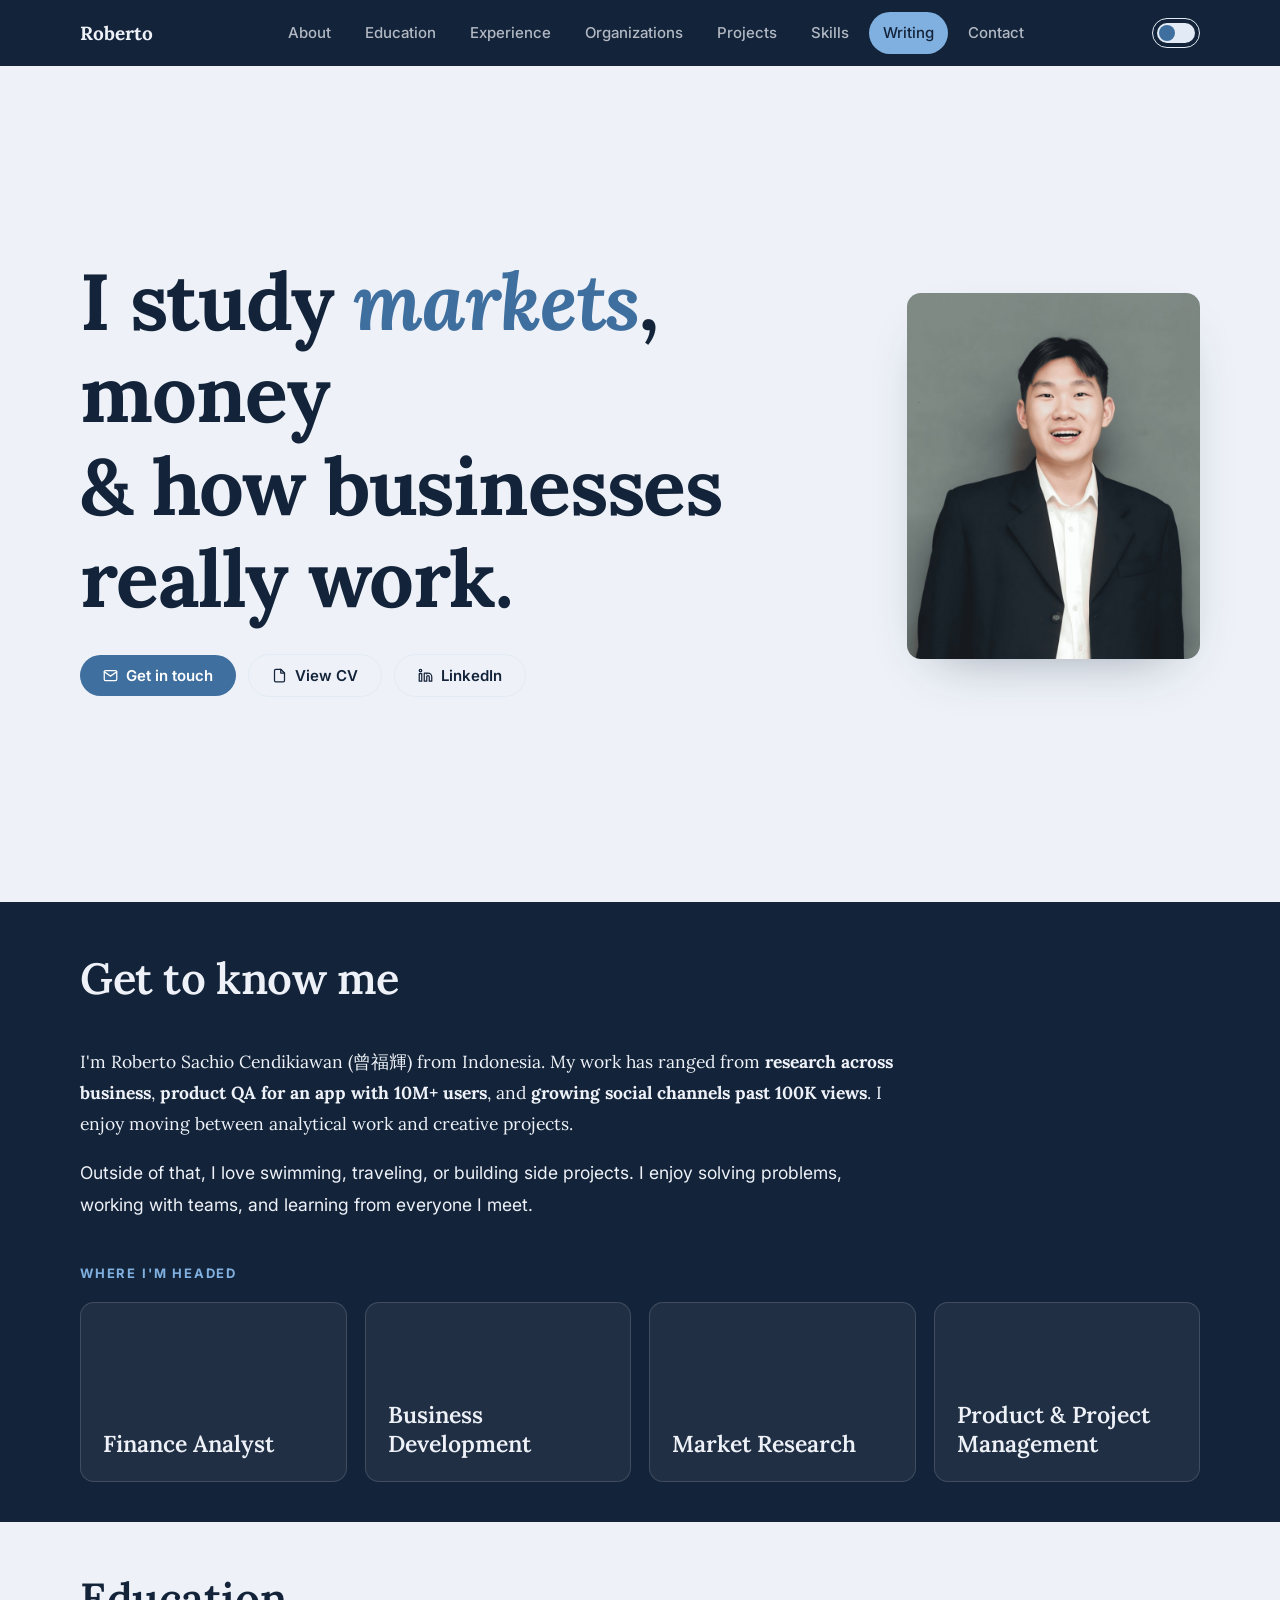
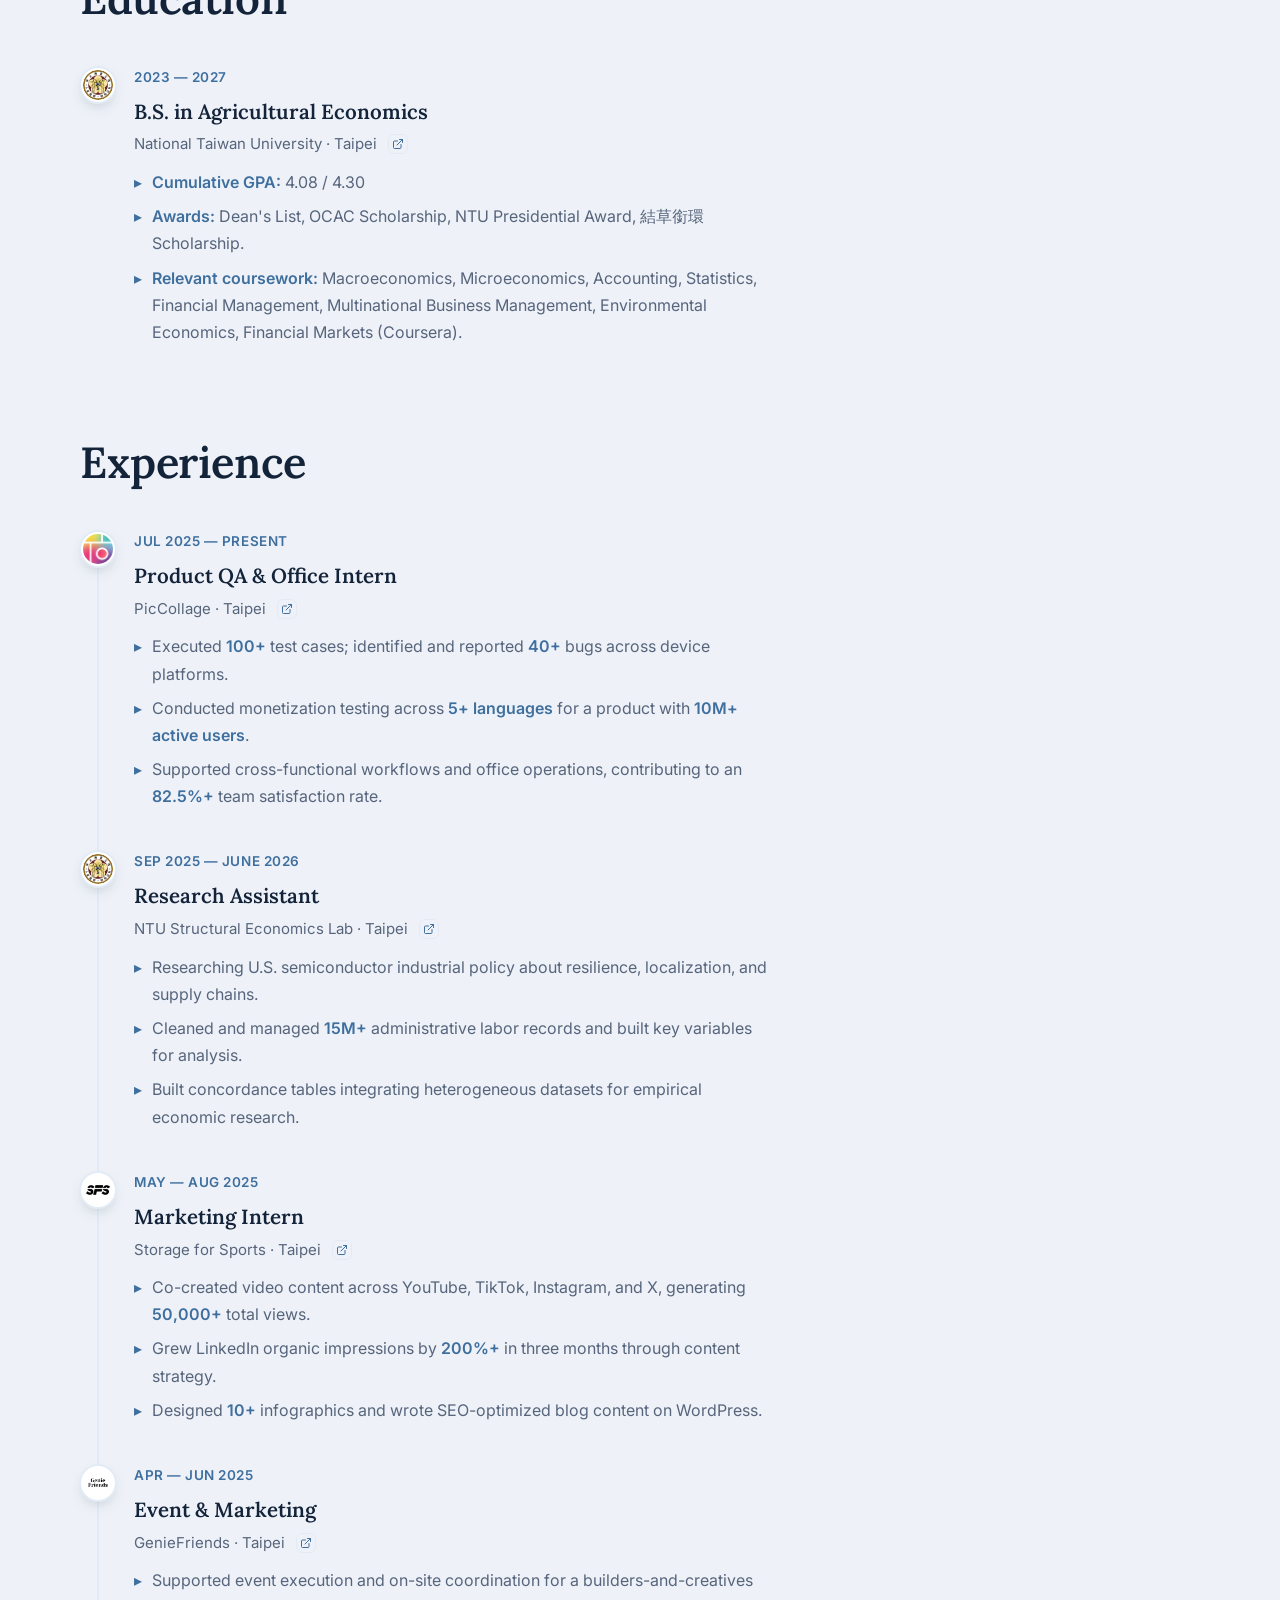
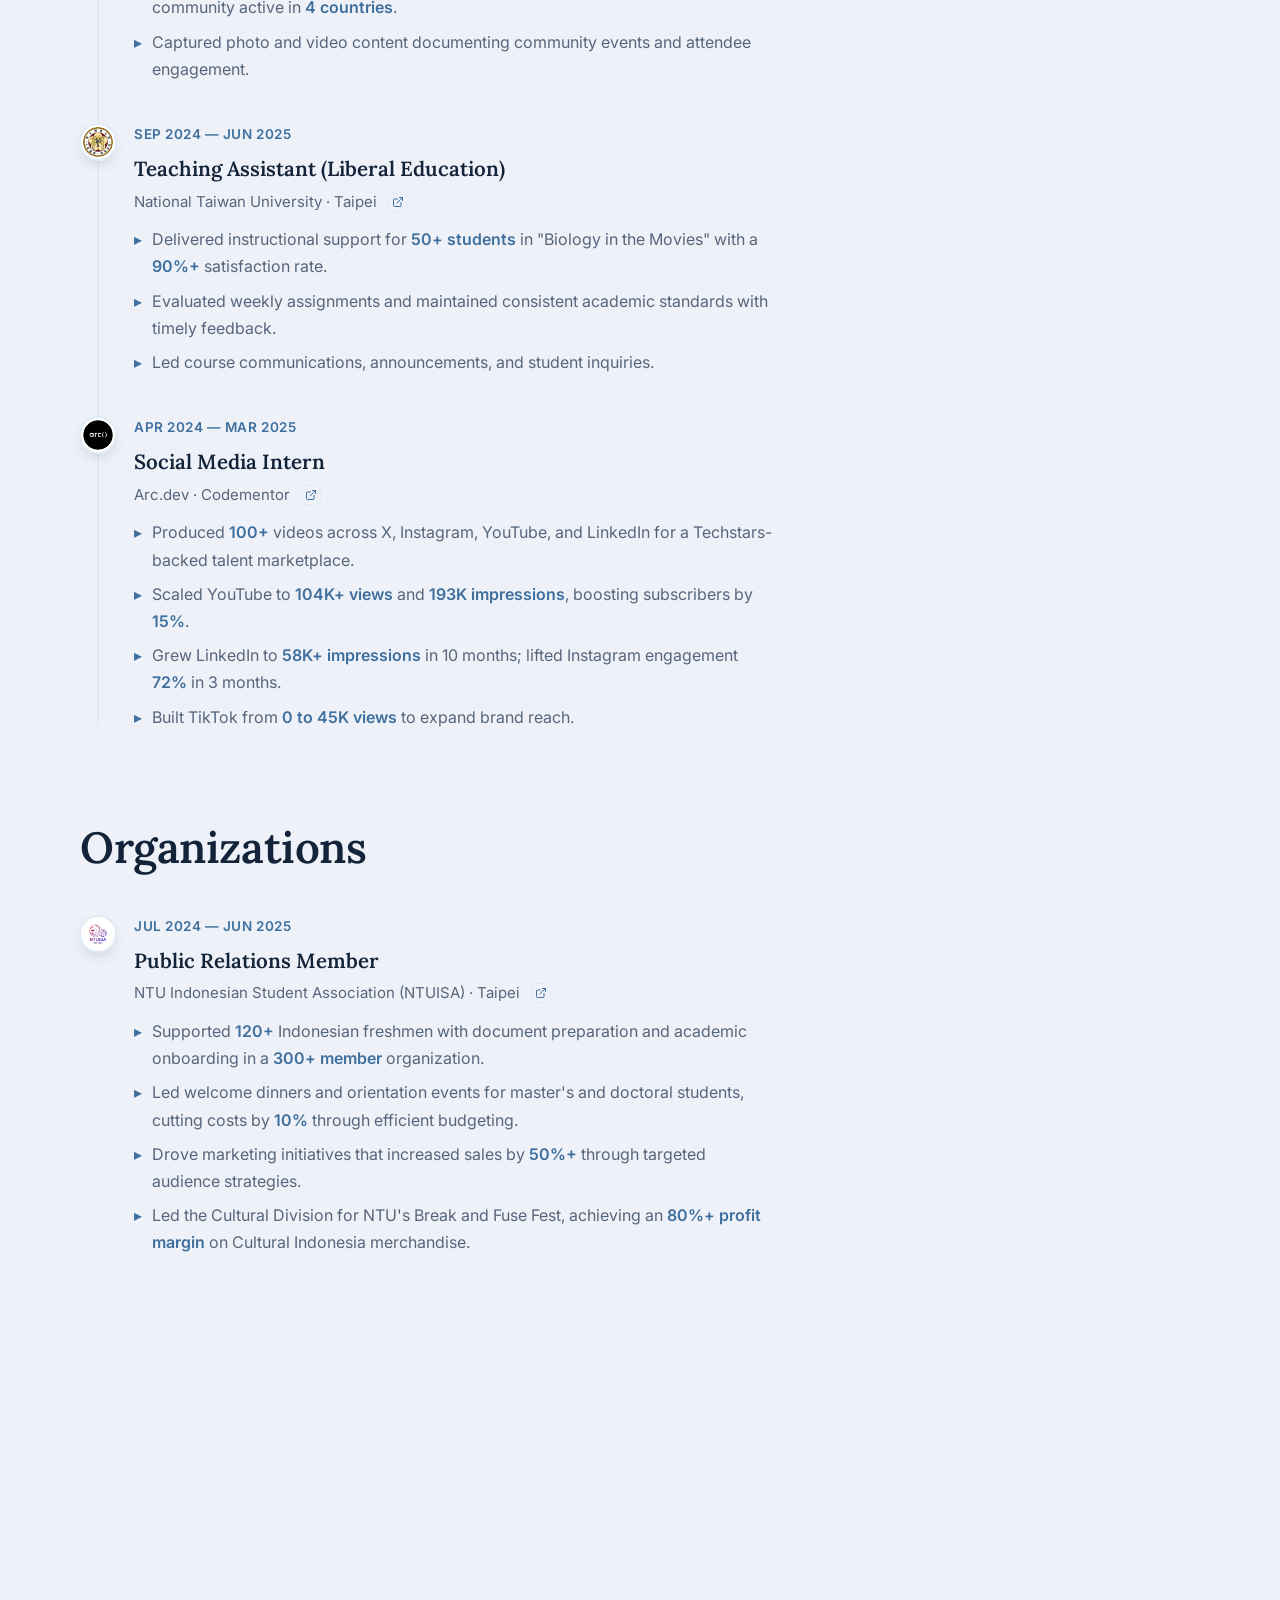
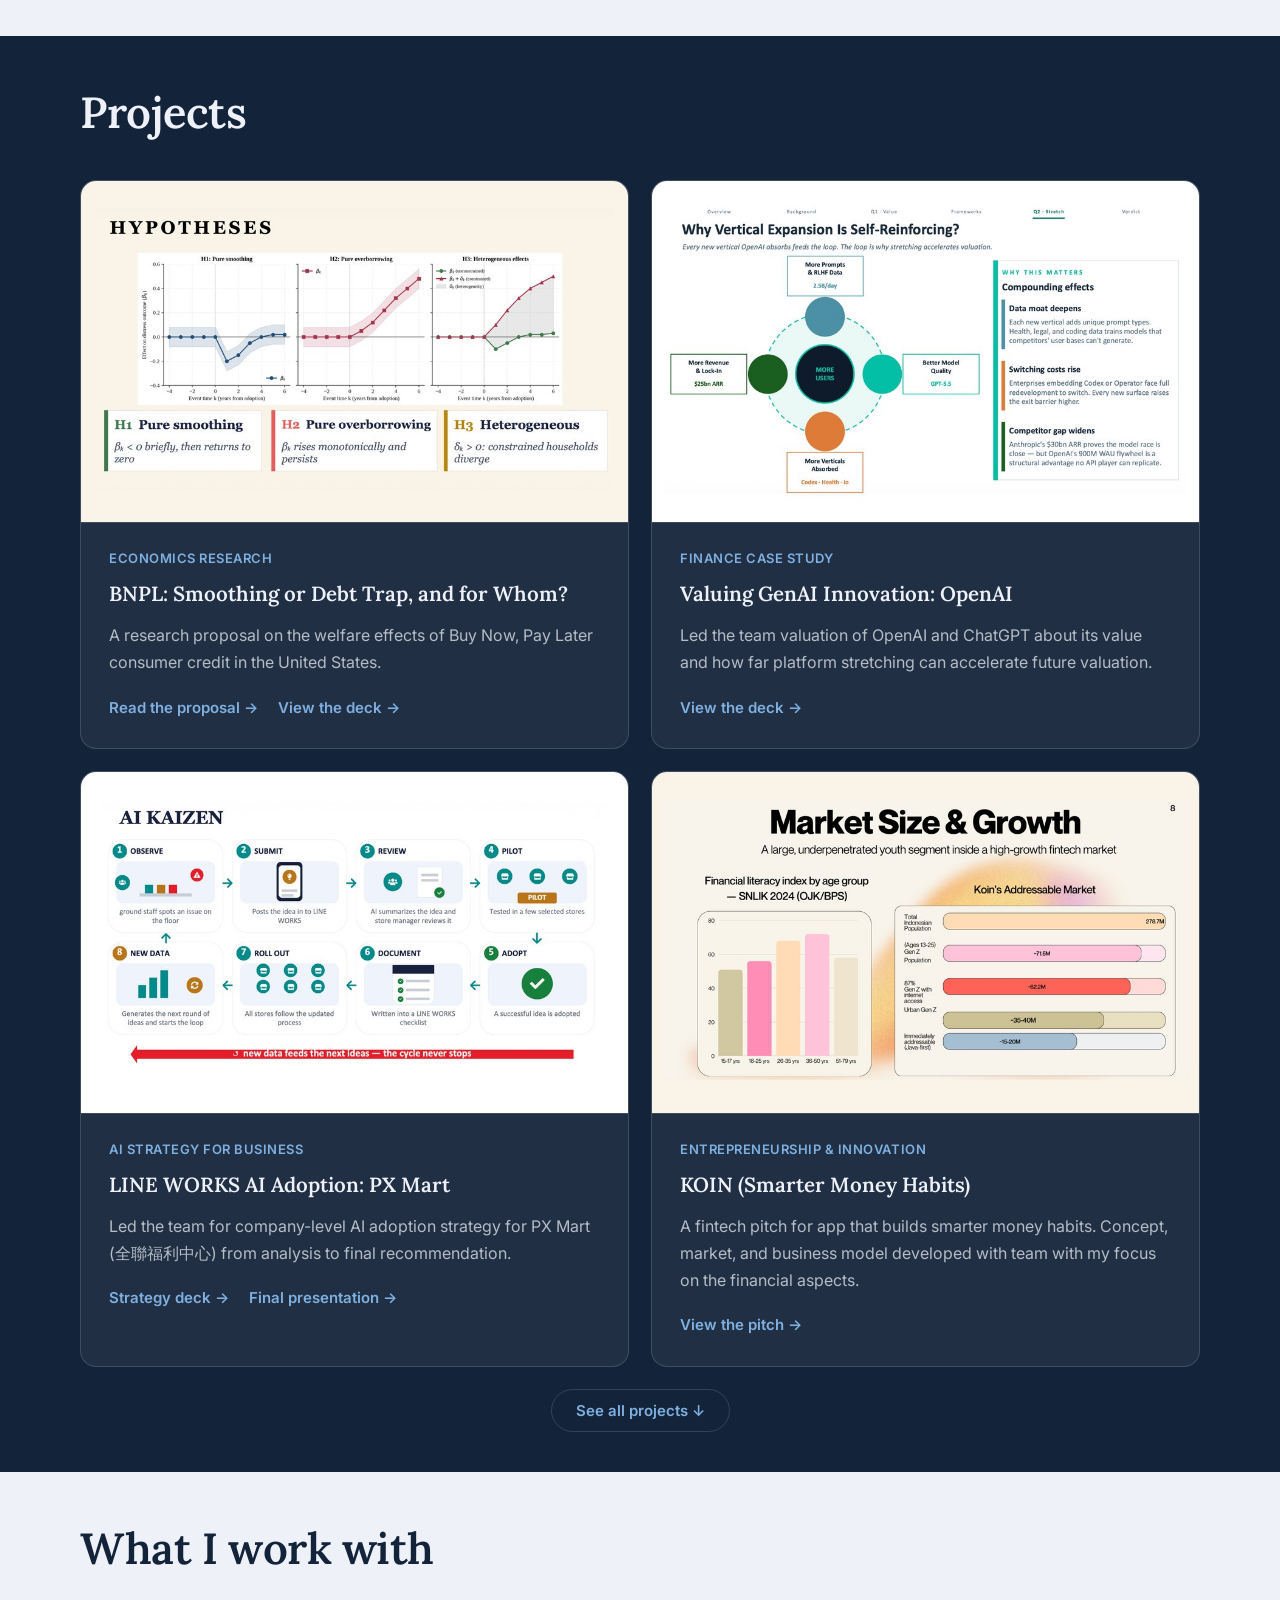
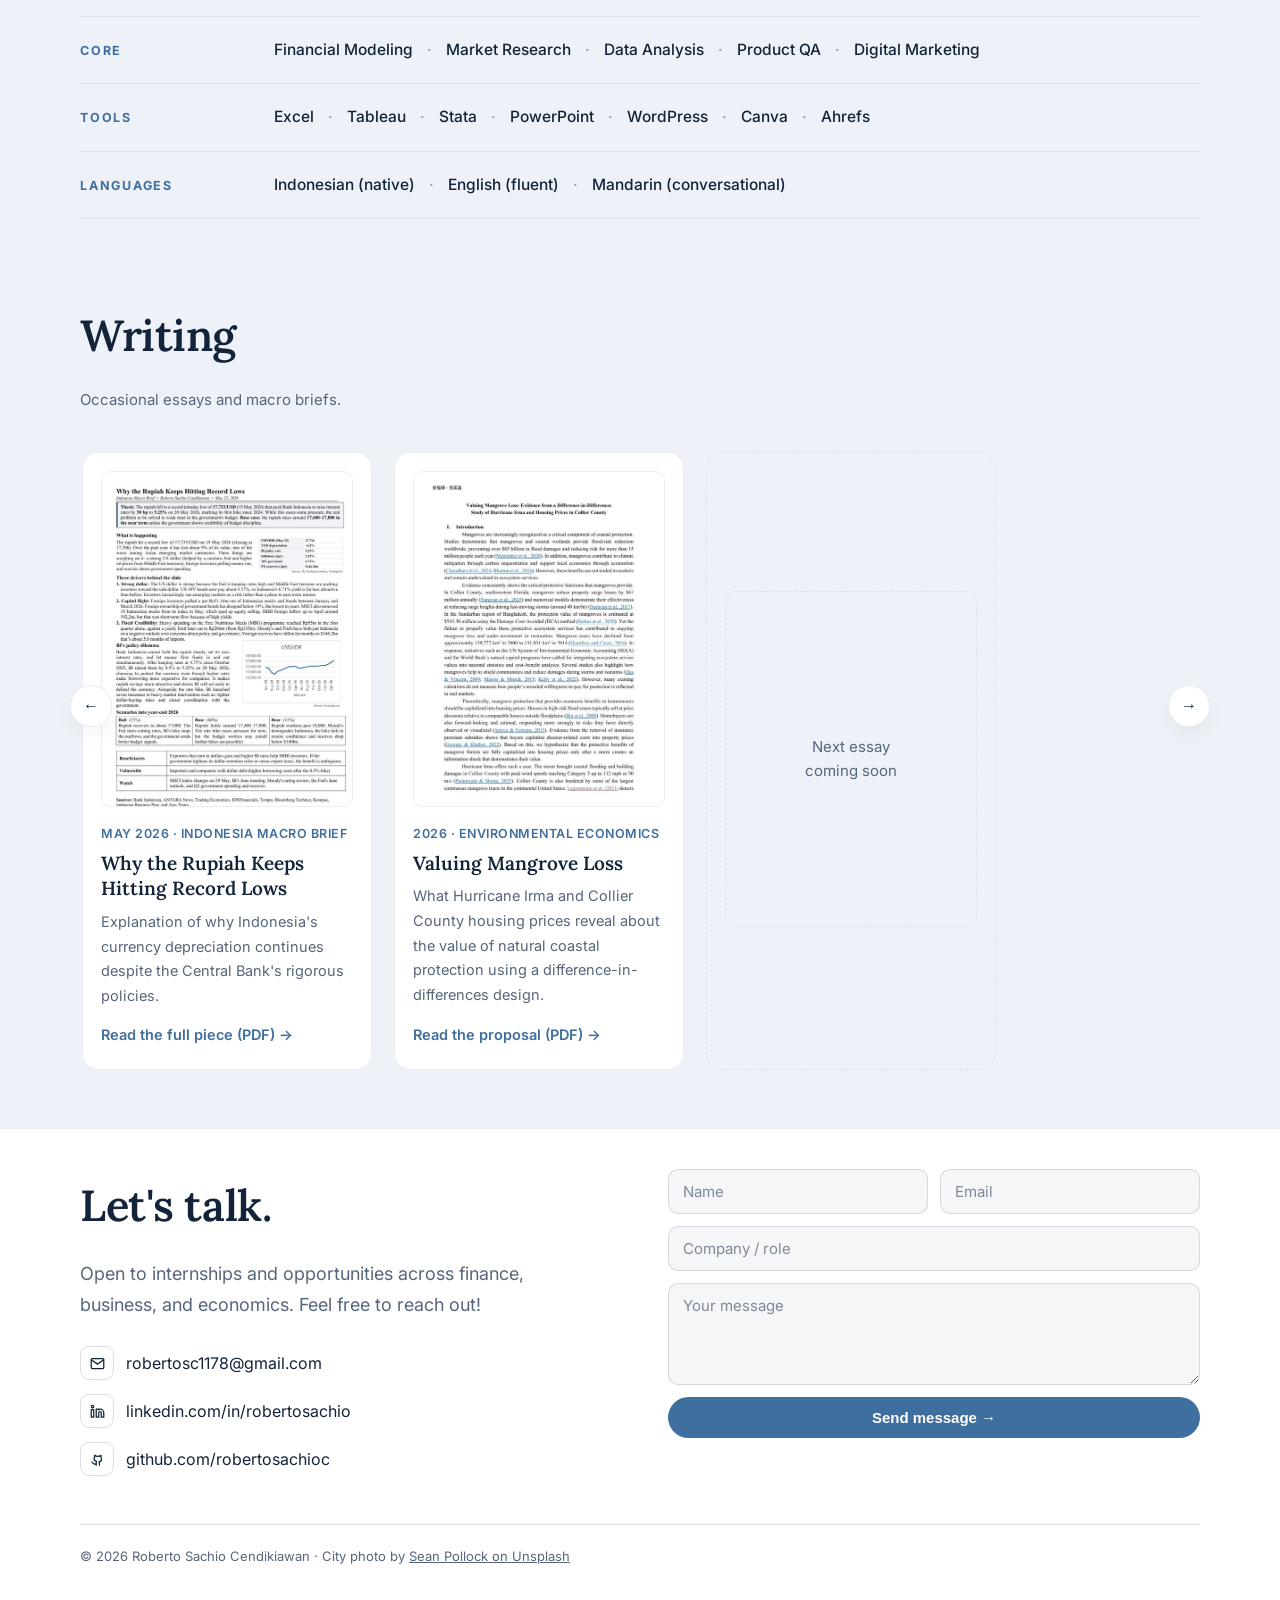
==== commit 5922c5c1: "- Refactor script.js and style.css for improved functionality and design consistency - Removed hardc" ====
--- a/index.html
+++ b/index.html
@@ -4,8 +4,10 @@
 <meta charset="UTF-8" />
 <meta name="viewport" content="width=device-width, initial-scale=1.0" />
 <title>Roberto Sachio Cendikiawan </title>
+<meta name="theme-color" content="#132339" />
 <meta name="description" content="Roberto Sachio Cendikiawan Portfolio (economics, business, and marketing)" />
 <!-- Favicon: R monogram in brand blue (inline SVG, no file needed) -->
+<link rel="preload" as="image" href="image/banner/city-taipei.jpg" />
 <link rel="icon" href="data:image/svg+xml,%3Csvg xmlns='http://www.w3.org/2000/svg' viewBox='0 0 64 64'%3E%3Crect width='64' height='64' rx='14' fill='%233f6f9e'/%3E%3Ctext x='32' y='44' font-family='Arial,Helvetica,sans-serif' font-size='36' font-weight='800' fill='white' text-anchor='middle'%3ER%3C/text%3E%3C/svg%3E" />
 <!-- Social preview when the link is shared (LinkedIn, WhatsApp, etc.) -->
 <meta property="og:title" content="Roberto Sachio Cendikiawan — Portfolio" />
@@ -22,6 +24,7 @@
 </head>
 
 <body>
+<div class="scroll-progress" id="scrollProgress" aria-hidden="true"></div>
 
 <svg width="0" height="0" style="position:absolute" aria-hidden="true">
   <symbol id="icon-mail" viewBox="0 0 24 24" fill="none" stroke="currentColor" stroke-width="2" stroke-linecap="round" stroke-linejoin="round">
@@ -86,7 +89,7 @@
       <button class="theme-btn" id="themeToggle" aria-label="Toggle dark mode">
         <span class="theme-knob-track"><span class="theme-knob"></span></span>
       </button>
-      <button class="hamburger" id="hamburger" aria-label="Open menu" aria-expanded="false"><span></span></button>
+      <button class="hamburger" id="hamburger" aria-label="Open menu" aria-expanded="false"><span></span><span></span><span></span></button>
     </div>
   </div>
 </nav>
@@ -104,26 +107,16 @@
 <!-- HERO -->
 <header class="hero-wrap" id="top">
   <div class="wrap hero">
-    <div class="reveal">
-      <!-- EDIT: identity — swap the greeting/headline to taste -->
-      <h1 class="headline serif">Hi, I'm Roberto <br> Exploring <em>business</em>, marketing &amp; sustainability.</h1>
-      <p class="lead"> <b class="hl"><em>Curiosity</em></b> is my driving force. I love learning across economics, business, and marketing in this changing world, and I'm always up for the next thing to dive into.</p>
+    <div class="hero-copy reveal">
+      <h1 class="headline serif">I study <em>markets</em>, money<br>&amp; how businesses<br>really work.</h1>
       <div class="cta-row">
         <a class="btn btn-primary" href="mailto:robertosc1178@gmail.com"><svg><use href="#icon-mail"></use></svg>Get in touch</a>
         <a class="btn btn-ghost" href="image/cv/CV.pdf" target="_blank"><svg><use href="#icon-doc"></use></svg>View CV</a>
         <a class="btn btn-ghost" href="https://linkedin.com/in/robertosachio/" target="_blank" rel="noopener"><svg><use href="#icon-linkedin"></use></svg>LinkedIn</a>
       </div>
     </div>
-
     <div class="hero-visual reveal">
-      <!-- Illustration gently floats up and down (see .hero-art in the CSS above).
-           To swap for a photo later: replace the <img> src below. -->
-      <!-- Illustration is INLINE so its entrance animations run (CSS is in the style block above)
-           and its accent color uses var(--illus), which adapts to light/dark mode. -->
-      <div class="hero-art" role="img" aria-label="Illustration of a person studying with books and a globe">
-
-<svg style="width:100%;height:auto;display:block" class="animated" id="freepik_stories-learning" xmlns="http://www.w3.org/2000/svg" xmlns:xlink="http://www.w3.org/1999/xlink" viewBox="0 0 500 500" version="1.1" xmlns:svgjs="http://svgjs.com/svgjs"><g id="freepik--background-simple--inject-12" class="animable" style="transform-origin: 255.124px 250.609px;"><g id="elsulaa5meyis"><path d="M67.93,167.09s-27.88,72,11.3,144.5S199.11,422.39,263.7,455.14s131.66,16.8,163.53-36.84-11.84-91.93-11.9-168.42,11.45-96.74-30-161.36-143.06-78.93-219.9-31S67.93,167.09,67.93,167.09Z" style="fill: rgb(255, 255, 255); opacity: 0.7; transform-origin: 248.588px 250.609px;" class="animable"></path></g><path d="M63.69,139.16C90.4,87.32,140,48.1,201.75,42.58A171.52,171.52,0,0,1,320.48,76.93c16.86,13,31.84,29.55,41.79,48.44,11.42,21.7,14.75,46.72,26.5,68.32,14.61,26.85,42.05,37.93,60.48,61.13,15.17,19.11,20.38,44.72,18.64,69.06-3.18,44.43-29.21,86.61-67.5,109.38-32.37,19.25-71.39,24.56-109,22.81-58-2.69-115.74-21.82-161.42-57.65s-78.51-88.8-86.29-146.33C38.39,213,46.08,173.33,63.69,139.16Z" style="fill: var(--illus); transform-origin: 255.124px 249.158px;" id="elkiltuobjkkc" class="animable"></path><g id="elnnb3cy803sr"><path d="M63.69,139.16C90.4,87.32,140,48.1,201.75,42.58A171.52,171.52,0,0,1,320.48,76.93c16.86,13,31.84,29.55,41.79,48.44,11.42,21.7,14.75,46.72,26.5,68.32,14.61,26.85,42.05,37.93,60.48,61.13,15.17,19.11,20.38,44.72,18.64,69.06-3.18,44.43-29.21,86.61-67.5,109.38-32.37,19.25-71.39,24.56-109,22.81-58-2.69-115.74-21.82-161.42-57.65s-78.51-88.8-86.29-146.33C38.39,213,46.08,173.33,63.69,139.16Z" style="fill: rgb(255, 255, 255); opacity: 0.7; transform-origin: 255.124px 249.158px;" class="animable"></path></g></g><g id="freepik--Elements--inject-12" class="animable" style="transform-origin: 256.42px 201.572px;"><path d="M46.07,158.11c1.18,4.68.6-3.93,2.91-14.45s6.28-6.26,6.28-6.26" style="fill: none; stroke: rgb(38, 50, 56); stroke-linecap: round; stroke-linejoin: round; transform-origin: 50.665px 147.982px;" id="elgarlx4j6pdd" class="animable"></path><line x1="45.35" y1="147.36" x2="52.6" y2="144.39" style="fill: none; stroke: rgb(38, 50, 56); stroke-linecap: round; stroke-linejoin: round; transform-origin: 48.975px 145.875px;" id="elcsxwxxgsg3f" class="animable"></line><path d="M58.59,140.82s-4.33,9,2.2,12.78" style="fill: none; stroke: rgb(38, 50, 56); stroke-linecap: round; stroke-linejoin: round; transform-origin: 58.9863px 147.21px;" id="el3nx1q1ylg5" class="animable"></path><path d="M64.74,138.3s7.16,4,2.68,12.58" style="fill: none; stroke: rgb(38, 50, 56); stroke-linecap: round; stroke-linejoin: round; transform-origin: 66.8171px 144.59px;" id="elgc95l3e32a9" class="animable"></path><line x1="59.84" y1="143.86" x2="64.97" y2="147.6" style="fill: none; stroke: rgb(38, 50, 56); stroke-linecap: round; stroke-linejoin: round; transform-origin: 62.405px 145.73px;" id="elu0dpbjxnf4r" class="animable"></line><line x1="63.86" y1="142.21" x2="59.85" y2="148.6" style="fill: none; stroke: rgb(38, 50, 56); stroke-linecap: round; stroke-linejoin: round; transform-origin: 61.855px 145.405px;" id="elf5e6mjh16ow" class="animable"></line><g id="elz6agy8vanps"><circle cx="76.13" cy="236.2" r="10.91" style="fill: none; stroke: rgb(38, 50, 56); stroke-linecap: round; stroke-linejoin: round; transform-origin: 76.13px 236.2px; transform: rotate(-80.68deg);" class="animable"></circle></g><g id="el8pckw7ih2n"><circle cx="90.95" cy="240.47" r="12.1" style="fill: none; stroke: rgb(38, 50, 56); stroke-linecap: round; stroke-linejoin: round; transform-origin: 90.95px 240.47px; transform: rotate(-11.59deg);" class="animable"></circle></g><line x1="86.07" y1="231.71" x2="81.05" y2="233.5" style="fill: none; stroke: rgb(38, 50, 56); stroke-linecap: round; stroke-linejoin: round; transform-origin: 83.56px 232.605px;" id="elftxnqz7ls0e" class="animable"></line><line x1="86.77" y1="233.78" x2="79.55" y2="236.39" style="fill: none; stroke: rgb(38, 50, 56); stroke-linecap: round; stroke-linejoin: round; transform-origin: 83.16px 235.085px;" id="elcvk5caqqzfa" class="animable"></line><line x1="87.04" y1="236.28" x2="78.98" y2="239.38" style="fill: none; stroke: rgb(38, 50, 56); stroke-linecap: round; stroke-linejoin: round; transform-origin: 83.01px 237.83px;" id="el3ts2wrggl94" class="animable"></line><line x1="86.47" y1="239.69" x2="79.12" y2="243.05" style="fill: none; stroke: rgb(38, 50, 56); stroke-linecap: round; stroke-linejoin: round; transform-origin: 82.795px 241.37px;" id="el2b1w1dm4z2h" class="animable"></line><line x1="85.17" y1="242.31" x2="79.59" y2="244.63" style="fill: none; stroke: rgb(38, 50, 56); stroke-linecap: round; stroke-linejoin: round; transform-origin: 82.38px 243.47px;" id="elfl4wqghiamr" class="animable"></line><path d="M81.4,219.59c-.31-1-3.85-1.62-4,1s3.73.44,4.83-1c0,0-2,2.69-1.16,3.22" style="fill: none; stroke: rgb(38, 50, 56); stroke-linecap: round; stroke-linejoin: round; transform-origin: 79.8129px 220.769px;" id="el6xdevmcsfq3" class="animable"></path><path d="M101,222.85l-3.14,6.53s1.57-3.27,3.25-3c2.07.37.69,3.76-1.81,2.51" style="fill: none; stroke: rgb(38, 50, 56); stroke-linecap: round; stroke-linejoin: round; transform-origin: 99.9883px 226.115px;" id="eldqtm0qm3cdb" class="animable"></path><line x1="442.71" y1="329.47" x2="447.64" y2="334.13" style="fill: none; stroke: rgb(38, 50, 56); stroke-linecap: round; stroke-linejoin: round; transform-origin: 445.175px 331.8px;" id="el5b9b4sikaao" class="animable"></line><line x1="447.64" y1="328.25" x2="443.51" y2="334.42" style="fill: none; stroke: rgb(38, 50, 56); stroke-linecap: round; stroke-linejoin: round; transform-origin: 445.575px 331.335px;" id="elofayrnz8ue" class="animable"></line><line x1="452.49" y1="330.02" x2="457.43" y2="328.18" style="fill: none; stroke: rgb(38, 50, 56); stroke-linecap: round; stroke-linejoin: round; transform-origin: 454.96px 329.1px;" id="eldtuie7m3otb" class="animable"></line><line x1="459.8" y1="323.04" x2="462.8" y2="325.69" style="fill: none; stroke: rgb(38, 50, 56); stroke-linecap: round; stroke-linejoin: round; transform-origin: 461.3px 324.365px;" id="elcpdypgfovqa" class="animable"></line><line x1="465.1" y1="319.85" x2="461.3" y2="332.89" style="fill: none; stroke: rgb(38, 50, 56); stroke-linecap: round; stroke-linejoin: round; transform-origin: 463.2px 326.37px;" id="elyq5zejorot" class="animable"></line><polygon points="234.97 256.22 248.24 247.09 265.81 248.32 266.91 270.6 254.01 279.82 238.09 278.66 234.97 256.22" style="fill: none; stroke: rgb(38, 50, 56); stroke-linecap: round; stroke-linejoin: round; transform-origin: 250.94px 263.455px;" id="elz6fmiebzbkk" class="animable"></polygon><polyline points="238.09 278.66 250.94 269.41 266.91 270.6" style="fill: none; stroke: rgb(38, 50, 56); stroke-linecap: round; stroke-linejoin: round; transform-origin: 252.5px 274.035px;" id="el189cweun7vv" class="animable"></polyline><line x1="250.94" y1="269.41" x2="248.24" y2="247.09" style="fill: none; stroke: rgb(38, 50, 56); stroke-linecap: round; stroke-linejoin: round; transform-origin: 249.59px 258.25px;" id="elvaaxzkigyo" class="animable"></line><polyline points="234.97 256.22 252.5 258.25 265.81 248.32" style="fill: none; stroke: rgb(38, 50, 56); stroke-linecap: round; stroke-linejoin: round; transform-origin: 250.39px 253.285px;" id="el6sok1jb6589" class="animable"></polyline><line x1="252.5" y1="258.25" x2="254.01" y2="279.82" style="fill: none; stroke: rgb(38, 50, 56); stroke-linecap: round; stroke-linejoin: round; transform-origin: 253.255px 269.035px;" id="el2uqh4bqv5h6" class="animable"></line><polygon points="389.85 181.37 383.97 199.64 402.27 197.17 389.85 181.37" style="fill: none; stroke: rgb(38, 50, 56); stroke-linecap: round; stroke-linejoin: round; transform-origin: 393.12px 190.505px;" id="elw91tuvie74f" class="animable"></polygon><line x1="389.85" y1="181.37" x2="393.12" y2="198.3" style="fill: none; stroke: rgb(38, 50, 56); stroke-linecap: round; stroke-linejoin: round; transform-origin: 391.485px 189.835px;" id="elvb3pq1mq9l" class="animable"></line><polyline points="392.6 195.59 394.74 195.25 395.24 198.12" style="fill: none; stroke: rgb(38, 50, 56); stroke-linecap: round; stroke-linejoin: round; transform-origin: 393.92px 196.685px;" id="elzjo3iy495e" class="animable"></polyline><line x1="159.39" y1="348.56" x2="168.53" y2="353.05" style="fill: none; stroke: rgb(38, 50, 56); stroke-linecap: round; stroke-linejoin: round; transform-origin: 163.96px 350.805px;" id="elqds8r1238f9" class="animable"></line><line x1="165.58" y1="345.13" x2="162.96" y2="354.68" style="fill: none; stroke: rgb(38, 50, 56); stroke-linecap: round; stroke-linejoin: round; transform-origin: 164.27px 349.905px;" id="elkzkgst667rb" class="animable"></line><path d="M166.85,340.47a1.38,1.38,0,0,1,2.2.29c.92,1.44-.88,4.46-.88,4.46l3.67-1.4" style="fill: none; stroke: rgb(38, 50, 56); stroke-linecap: round; stroke-linejoin: round; transform-origin: 169.345px 342.634px;" id="elok70ps65zrd" class="animable"></path><path d="M231.15,34c8.73,4.91-1.27,16.91-1.27,23.91s10,6,15,8c2,0,6,0,5.89,5.08" style="fill: none; stroke: rgb(38, 50, 56); stroke-linecap: round; stroke-linejoin: round; transform-origin: 240.326px 52.495px;" id="elto0fse5z5ic" class="animable"></path><path d="M221.42,40.37c1.52,8.27,11,5.34,16.82,7.23,10,3.25,4.45,13.57,1.47,19.81-1.79,3.72-3.57,8.94-.37,12.47" style="fill: none; stroke: rgb(38, 50, 56); stroke-linecap: round; stroke-linejoin: round; transform-origin: 232.688px 60.125px;" id="elc7ubpre4if" class="animable"></path><line x1="222.7" y1="43.58" x2="233.11" y2="34.93" style="fill: none; stroke: rgb(38, 50, 56); stroke-linecap: round; stroke-linejoin: round; transform-origin: 227.905px 39.255px;" id="el44mubukeou6" class="animable"></line><line x1="226.78" y1="46.16" x2="234.62" y2="39.66" style="fill: none; stroke: rgb(38, 50, 56); stroke-linecap: round; stroke-linejoin: round; transform-origin: 230.7px 42.91px;" id="elid5w91h7w2" class="animable"></line><line x1="231.39" y1="52.74" x2="238.01" y2="47.54" style="fill: none; stroke: rgb(38, 50, 56); stroke-linecap: round; stroke-linejoin: round; transform-origin: 234.7px 50.14px;" id="eljemjry8v74c" class="animable"></line><line x1="230.02" y1="60.52" x2="242.96" y2="51.22" style="fill: none; stroke: rgb(38, 50, 56); stroke-linecap: round; stroke-linejoin: round; transform-origin: 236.49px 55.87px;" id="ell8t6mso53xc" class="animable"></line><line x1="234.98" y1="64.15" x2="244" y2="57.53" style="fill: none; stroke: rgb(38, 50, 56); stroke-linecap: round; stroke-linejoin: round; transform-origin: 239.49px 60.84px;" id="eln6nnckny7w" class="animable"></line><line x1="238.82" y1="78.22" x2="250.09" y2="69.04" style="fill: none; stroke: rgb(38, 50, 56); stroke-linecap: round; stroke-linejoin: round; transform-origin: 244.455px 73.63px;" id="el5pdv8kuv82h" class="animable"></line><line x1="239.1" y1="71" x2="246.45" y2="65.83" style="fill: none; stroke: rgb(38, 50, 56); stroke-linecap: round; stroke-linejoin: round; transform-origin: 242.775px 68.415px;" id="elezb9lzsmxhd" class="animable"></line><g id="elvu6rc9bxh8"><circle cx="84.17" cy="334.1" r="20.94" style="fill: none; stroke: rgb(38, 50, 56); stroke-linecap: round; stroke-linejoin: round; transform-origin: 84.17px 334.1px; transform: rotate(-21.8deg);" class="animable"></circle></g><path d="M89.44,313.84c7.3-8.57,13.51-13.42,15.9-11.84,3.64,2.39-2.89,18.71-14.58,36.44S66.64,368.61,63,366.21c-2.4-1.57-.38-9.19,4.62-19.28" style="fill: none; stroke: rgb(38, 50, 56); stroke-linecap: round; stroke-linejoin: round; transform-origin: 84.1698px 334.105px;" id="elg49f6hz50un" class="animable"></path><path d="M63.68,338.4c-10.18-2.93-16.68-6.35-16.27-9.08C48,325,65.59,324,86.6,327.15s37.53,9.12,36.9,13.42c-.45,3-9,4.37-21.15,3.91" style="fill: none; stroke: rgb(38, 50, 56); stroke-linecap: round; stroke-linejoin: round; transform-origin: 85.4546px 334.938px;" id="el3oo0txguzv6" class="animable"></path><path d="M66.35,323.23c-7.68-13.86-11.52-24.67-8.92-26.36,3.42-2.21,16.64,12.13,29.53,32s20.56,37.83,17.15,40.05c-2.26,1.46-8.81-4.32-16.72-14.16" style="fill: none; stroke: rgb(38, 50, 56); stroke-linecap: round; stroke-linejoin: round; transform-origin: 80.7699px 332.895px;" id="elh73v5924qov" class="animable"></path><path d="M108.29,311.06a3.44,3.44,0,1,1-1-4.77A3.44,3.44,0,0,1,108.29,311.06Z" style="fill: rgb(38, 50, 56); transform-origin: 105.414px 309.173px;" id="elcton98kndsf" class="animable"></path><path d="M96.9,363.75a3.44,3.44,0,1,1-1-4.77A3.44,3.44,0,0,1,96.9,363.75Z" style="fill: rgb(38, 50, 56); transform-origin: 94.0236px 361.863px;" id="eljx5ge8he29" class="animable"></path><path d="M78.52,328a3.44,3.44,0,1,1-1-4.77A3.45,3.45,0,0,1,78.52,328Z" style="fill: rgb(38, 50, 56); transform-origin: 75.6417px 326.113px;" id="elu0t7q4e792q" class="animable"></path><polygon points="297.83 178.32 309.61 178.32 315.5 168.12 309.61 157.92 297.83 157.92 291.94 168.12 297.83 178.32" style="fill: none; stroke: rgb(38, 50, 56); stroke-linecap: round; stroke-linejoin: round; transform-origin: 303.72px 168.12px;" id="el3zkqzpiznp5" class="animable"></polygon><polyline points="296.12 200.71 290.23 190.51 278.45 190.51" style="fill: none; stroke: rgb(38, 50, 56); stroke-linecap: round; stroke-linejoin: round; transform-origin: 287.285px 195.61px;" id="eljts3apomi" class="animable"></polyline><polygon points="280.03 168.12 291.81 168.12 297.7 157.92 291.81 147.71 280.03 147.71 274.14 157.92 280.03 168.12" style="fill: none; stroke: rgb(38, 50, 56); stroke-linecap: round; stroke-linejoin: round; transform-origin: 285.92px 157.915px;" id="elvclqatstiem" class="animable"></polygon><polygon points="297.83 157.92 309.61 157.92 315.5 147.71 309.61 137.51 297.83 137.51 291.94 147.71 297.83 157.92" style="fill: none; stroke: rgb(38, 50, 56); stroke-linecap: round; stroke-linejoin: round; transform-origin: 303.72px 147.715px;" id="elohsblzdkm9o" class="animable"></polygon><circle cx="297.7" cy="157.92" r="1.58" style="fill: rgb(38, 50, 56); transform-origin: 297.7px 157.92px;" id="el0s9s1yt3a0t" class="animable"></circle><circle cx="273.1" cy="136.5" r="1.58" style="fill: rgb(38, 50, 56); transform-origin: 273.1px 136.5px;" id="ely4pxbikadqm" class="animable"></circle><path d="M294.54,200.71a1.58,1.58,0,1,1,1.58,1.58A1.58,1.58,0,0,1,294.54,200.71Z" style="fill: rgb(38, 50, 56); transform-origin: 296.12px 200.71px;" id="elmshe04vqd08" class="animable"></path><circle cx="278.45" cy="190.51" r="1.58" style="fill: rgb(38, 50, 56); transform-origin: 278.45px 190.51px;" id="el1ritbrsmiyw" class="animable"></circle><path d="M326.9,148a1.59,1.59,0,1,1,1.58,1.59A1.58,1.58,0,0,1,326.9,148Z" style="fill: rgb(38, 50, 56); transform-origin: 328.49px 148px;" id="elfuxuxdgwn0l" class="animable"></path><circle cx="290.11" cy="190.51" r="1.58" style="fill: rgb(38, 50, 56); transform-origin: 290.11px 190.51px;" id="eldx1e6jaobno" class="animable"></circle><path d="M313.92,148a1.59,1.59,0,1,1,1.59,1.59A1.59,1.59,0,0,1,313.92,148Z" style="fill: rgb(38, 50, 56); transform-origin: 315.51px 148px;" id="el6hsu3m5tea" class="animable"></path><path d="M296.12,178.33a1.59,1.59,0,1,1,1.58,1.58A1.59,1.59,0,0,1,296.12,178.33Z" style="fill: rgb(38, 50, 56); transform-origin: 297.71px 178.32px;" id="elonba79o06ue" class="animable"></path><line x1="315.51" y1="147.98" x2="328.48" y2="147.98" style="fill: none; stroke: rgb(38, 50, 56); stroke-linecap: round; stroke-linejoin: round; transform-origin: 321.995px 147.98px;" id="el80qkt9yzdjw" class="animable"></line><line x1="297.7" y1="178.33" x2="290.11" y2="190.51" style="fill: none; stroke: rgb(38, 50, 56); stroke-linecap: round; stroke-linejoin: round; transform-origin: 293.905px 184.42px;" id="elecnkjbqwmvh" class="animable"></line><line x1="280.03" y1="147.71" x2="273.1" y2="136.5" style="fill: none; stroke: rgb(38, 50, 56); stroke-linecap: round; stroke-linejoin: round; transform-origin: 276.565px 142.105px;" id="elm9p9cu50wz" class="animable"></line><path d="M363.58,107.5a21.82,21.82,0,0,1,42.1.93" style="fill: none; stroke: rgb(38, 50, 56); stroke-linecap: round; stroke-linejoin: round; transform-origin: 384.63px 100.15px;" id="el6ecf5s5sbx3" class="animable"></path><path d="M382,135.34a21.81,21.81,0,0,1-19.33-21.67" style="fill: none; stroke: rgb(38, 50, 56); stroke-linecap: round; stroke-linejoin: round; transform-origin: 372.335px 124.505px;" id="elmru7730r4a" class="animable"></path><path d="M406.31,113.67a21.81,21.81,0,0,1-21.8,21.81" style="fill: none; stroke: rgb(38, 50, 56); stroke-linecap: round; stroke-linejoin: round; transform-origin: 395.41px 124.575px;" id="elbh22nl7m59f" class="animable"></path><path d="M407.55,99.84c6.82-.87,11.39-.4,12.1,1.64,1.41,4.06-13.18,12.81-32.59,19.55s-36.28,8.9-37.7,4.83c-.75-2.17,3.07-5.68,9.75-9.51" style="fill: none; stroke: rgb(38, 50, 56); stroke-linecap: round; stroke-linejoin: round; transform-origin: 384.505px 113.67px;" id="elc5v69cyh31q" class="animable"></path><polygon points="290.11 84.9 292.2 89.13 296.87 89.81 293.49 93.11 294.29 97.76 290.11 95.56 285.93 97.76 286.73 93.11 283.35 89.81 288.02 89.13 290.11 84.9" style="fill: none; stroke: rgb(38, 50, 56); stroke-linecap: round; stroke-linejoin: round; transform-origin: 290.11px 91.33px;" id="el96k9f4ln1p" class="animable"></polygon><path d="M142.47,73.63a14.2,14.2,0,0,1-14.18,14.19q-.69,0-1.35-.06a14.19,14.19,0,1,1,15.53-14.13Z" style="fill: none; stroke: rgb(38, 50, 56); stroke-linecap: round; stroke-linejoin: round; transform-origin: 128.28px 73.6317px;" id="elq0mhmscvp2" class="animable"></path><path d="M140.2,76.19A2.2,2.2,0,1,1,138,74,2.2,2.2,0,0,1,140.2,76.19Z" style="fill: none; stroke: rgb(38, 50, 56); stroke-linecap: round; stroke-linejoin: round; transform-origin: 138px 76.2px;" id="elc2o7qnlw1k" class="animable"></path><path d="M120.45,81.77a3.54,3.54,0,0,1-1.28,2.73A14.06,14.06,0,0,1,115,78.71a3.45,3.45,0,0,1,1.83-.51A3.57,3.57,0,0,1,120.45,81.77Z" style="fill: none; stroke: rgb(38, 50, 56); stroke-linecap: round; stroke-linejoin: round; transform-origin: 117.725px 81.3498px;" id="elna1arx3ktwk" class="animable"></path><path d="M138,84a14.09,14.09,0,0,1-9.71,3.86q-.69,0-1.35-.06a5.66,5.66,0,0,1-.12-1.17A5.9,5.9,0,0,1,138,84Z" style="fill: none; stroke: rgb(38, 50, 56); stroke-linecap: round; stroke-linejoin: round; transform-origin: 132.41px 84.2964px;" id="eljictd1l41f8" class="animable"></path><circle cx="124.85" cy="64.74" r="3.26" style="fill: none; stroke: rgb(38, 50, 56); stroke-linecap: round; stroke-linejoin: round; transform-origin: 124.85px 64.74px;" id="eltadw18ee2c" class="animable"></circle><path d="M127.87,74a1.51,1.51,0,1,1-1.51-1.51A1.51,1.51,0,0,1,127.87,74Z" style="fill: none; stroke: rgb(38, 50, 56); stroke-linecap: round; stroke-linejoin: round; transform-origin: 126.36px 74px;" id="elgdsqrfaq4n" class="animable"></path><path d="M139.8,65.35a3.82,3.82,0,0,1-1.23.19,4.15,4.15,0,0,1-4.15-4.16,4.41,4.41,0,0,1,0-.52A14.13,14.13,0,0,1,139.8,65.35Z" style="fill: none; stroke: rgb(38, 50, 56); stroke-linecap: round; stroke-linejoin: round; transform-origin: 137.106px 63.2001px;" id="el8kzo5d9sita" class="animable"></path><path d="M465.85,238.29l1.53-3.44-2.48-1.36a7.5,7.5,0,0,0,.05-1.83l2.54-1.24-1.35-3.51-2.72.78a7.48,7.48,0,0,0-1.26-1.32l.93-2.68-3.44-1.53-1.37,2.48a7.48,7.48,0,0,0-1.83,0l-1.23-2.54-3.52,1.35.79,2.71a8,8,0,0,0-1.33,1.27l-2.67-.93L447,229.89l2.48,1.37a7.48,7.48,0,0,0-.05,1.83l-2.55,1.23,1.35,3.52,2.72-.79a7.92,7.92,0,0,0,1.26,1.33l-.92,2.67,3.44,1.53,1.36-2.48a7.5,7.5,0,0,0,1.83.05l1.24,2.55,3.51-1.35-.78-2.72a7.86,7.86,0,0,0,1.32-1.26Zm-10.46-1.92a4.37,4.37,0,1,1,5.77-2.22A4.38,4.38,0,0,1,455.39,236.37Z" style="fill: none; stroke: rgb(38, 50, 56); stroke-linecap: round; stroke-linejoin: round; transform-origin: 457.185px 232.4px;" id="el7j2afj9mraw" class="animable"></path><path d="M447.57,255.94l2.08-4.67-3.36-1.86a10.31,10.31,0,0,0,.06-2.48l3.46-1.68L448,240.48l-3.69,1.07a10,10,0,0,0-1.71-1.8l1.26-3.64L439.15,234l-1.85,3.36a10.87,10.87,0,0,0-2.48-.07l-1.68-3.45-4.78,1.84,1.07,3.68a10.83,10.83,0,0,0-1.8,1.72L424,239.86l-2.08,4.67,3.36,1.86a10.31,10.31,0,0,0-.06,2.48l-3.46,1.68,1.84,4.77,3.69-1.06a10.38,10.38,0,0,0,1.71,1.8l-1.26,3.63,4.68,2.08,1.85-3.37a10.33,10.33,0,0,0,2.48.07l1.68,3.45,4.78-1.83-1.07-3.69a10.77,10.77,0,0,0,1.8-1.71Zm-14.2-2.61a5.94,5.94,0,1,1,7.84-3A5.93,5.93,0,0,1,433.37,253.33Z" style="fill: none; stroke: rgb(38, 50, 56); stroke-linecap: round; stroke-linejoin: round; transform-origin: 435.785px 247.88px;" id="elmj2vlxkbq1g" class="animable"></path></g><g id="freepik--Earth--inject-12" class="animable" style="transform-origin: 184.448px 182.238px;"><path d="M240.27,211.61a64.17,64.17,0,0,1-4.63,7.48A63,63,0,0,1,155.05,238c-1.39-.73-2.75-1.51-4.05-2.33s-2.57-1.66-3.79-2.56c-1.48-1.07-2.9-2.21-4.26-3.4l0,0a1.65,1.65,0,0,1-.24-.22l0,0a63.08,63.08,0,1,1,97.61-17.83Z" style="fill: var(--illus); transform-origin: 184.515px 182.238px;" id="elp8srcyal1bk" class="animable"></path><g style="clip-path: url(&quot;#freepik--clip-path--inject-12&quot;); transform-origin: 184.421px 182.587px;" id="ela4fqhiagnio" class="animable"><g id="el7a6opgpesix"><g style="opacity: 0.6; transform-origin: 184.421px 182.587px;" class="animable"><path d="M240.27,211.61a64.17,64.17,0,0,1-4.63,7.48l-1.22-1-2.1-1.11-2.21-1.16.37-2.67-.12-2.41c-.13-2.41,1.61-.44,3-1.17a8.09,8.09,0,0,0,2.55-3s1-3.21.67-4.5a36.41,36.41,0,0,0-1.9-4.34l-3.58,5-3-.23L225.26,201l-.37-3.95-1.46-.76-.61-2.27-7.89-2.21-.9-1.58c-.9-1.58-4.53-2.39-4.53-2.39l.89-2.06,1.4-2.3c1.41-2.3,2.87,1.52,2.87,1.52l1.67.87,3.1-2.6.82-3.73,5.05.29a2.25,2.25,0,0,1,1.32-2.5c1.68-.66.94-4.31.3-5.66s-3-.26-3-.26-2.57-3.91-2.92-5.47,4.9-1,7.15-2.57,1.48-4.69.38-4.76,2.15-7.1,8.4-5.17c1.74.54,2.84.35,3.52-.25A63,63,0,0,1,240.27,211.61Z" style="fill: rgb(255, 255, 255); transform-origin: 228.521px 186.097px;" id="elm1foti8yur" class="animable"></path><path d="M196.54,184.56l-2.14,2.69s-.91-2.17-2.21-1l-2,1.78-1.45,4.06-2.6,1.68-1.59-.83-1.5-.8-1.63-.86-1.56,3-1.27,2.4a15.32,15.32,0,0,0,2.29,3.25l2.76,4.87L187,206.5a25.56,25.56,0,0,1,4.17.5l2.31,1.21-.82,5s-1.74,2.83-2.9,2.05l-1.17-.77-1.9,6.58-.08,3.62s-1.13.47-2.27.85-.42.18-2.81.92-2.2.71-4.14,1.26a26.13,26.13,0,0,0-4.75,2.22l.17,3.48-4.57.67-2.56-1.36.63-2.2.3-3.44-.35-2.57-1.1-2.27,3.08-2.79-.68-1.75-1.75-3.48-3.7,2-1.9,1-4.3-1.93-.47-2.61L154,208l-1.34-2.92-2.38-3.22-.6-2.77,1.34-2.54.71-1.34-2.19-2.95-.6-2.1-3.69-3.35s1.07-.07.83-1.56,2.11-4,2.11-4c1.33.7,5.32,3.48,5.32,3.48l3.49.48s.7,0,1.38-1.32a18.69,18.69,0,0,1,2.78-3.33s-1.61-5.59-.46-6.34,2.32-4.41,2.32-4.41l.92-1.75s-2.17-.95-2.58-2.1-5.76.38-5.76.38l-3.69,2.56L149,171.15l-1.26,2.39s-2.57-3.09-2.58-1.36a24.54,24.54,0,0,1-1.16,5.21s.53.28-.17,1.62-1.46,1.27-3,1.46a38.45,38.45,0,0,1-6-.41s-1,3.7-.31,4.34l.68.62s-1.07,2.69-2.13,2.13l-2.58-1.36-3.61,1.46-4,4.42-.89-.18a63.08,63.08,0,0,1,52.49-71.6c.23,1,.48,1.94.48,1.94l-1,4.94-1.28,2.44-1.1,2.09-1.55,2.94L174,137.9l-.85,4.33L171,143.58l-.62,3.25,3.69,7.21,1,2.83a9.91,9.91,0,0,0-.89,4.32s.45,2.7,2.42,3.77,4.56,2.33,4.56,2.33l-.21,4-.89,1,1.48,4.31c4.51,1.77,4.08,3.25,4.51,1.77l.44-1.47,3.07-1.11,3.91,4.67a2.71,2.71,0,0,1,2.3,1.22C196.91,183.12,198.69,181.87,196.54,184.56Z" style="fill: rgb(255, 255, 255); transform-origin: 159.425px 176.99px;" id="elnemn1h5n3ab" class="animable"></path><path d="M143.54,219.39c.11,1.42-1.69,3.2-1.69,3.2l1.47.77.45,4-1.11,2.12a62.82,62.82,0,0,1-17.45-25.62l.8-4.24,3.53-.5s3.16-2.1,4.56-1.54,2.68,4,2.68,4,1,4.64.87,4.55h0l-.06,0,.08,0,1.44.76.41,1.83-2,3.8h-3.22s-.64-.34-.7,1.33a4.06,4.06,0,0,0,1.67,2.93l3.48-.89.93-3.6,3.42-.67s-.49,2.21.31,2.63l.81.43.48,2.64A2.37,2.37,0,0,0,143.54,219.39Z" style="fill: rgb(255, 255, 255); transform-origin: 134.955px 213.483px;" id="elf5t51uw4j9l" class="animable"></path><path d="M160.08,225.05c-.31-.86-.44-1.61-2.57-2.73s-2-.72-2.84.21a3.07,3.07,0,0,1-3.18,1.13c-1.4-.31-.67,1.27-.67,1.27l.34,4.27-3.95,3.9q1.83,1.35,3.79,2.56l.84-2.58L158.4,235c-1.39-.41-.57-2.31-.57-2.31l-1.4-.74S160.39,225.89,160.08,225.05Z" style="fill: rgb(255, 255, 255); transform-origin: 153.654px 228.65px;" id="el12xwocv2v7n" class="animable"></path><path d="M201.4,202.85l-2.15-2.17-2.46.77-1,2-.75,1.44,1,2,2,2.43,1.14-2.18s3.17,0,4.83-1.83S201.4,202.85,201.4,202.85Z" style="fill: rgb(255, 255, 255); transform-origin: 199.717px 205px;" id="elt2xxw66g8k" class="animable"></path><path d="M195.08,193.06l4,2.1.16-.94a5.43,5.43,0,0,1,1.08-2.05l-3.06-3.24Z" style="fill: rgb(255, 255, 255); transform-origin: 197.7px 192.045px;" id="el5hry4bso8ex" class="animable"></path><path d="M193.72,239.61l-1.15-1.69-1.34-.7h-4.09l-2.33,4.42s-2.23-.3-5.16-.56-2.21.95-2.21.95l-.76,2.78a63.24,63.24,0,0,0,22.14-1.19A28,28,0,0,0,196.2,242Z" style="fill: rgb(255, 255, 255); transform-origin: 187.75px 241.252px;" id="elick4vtyf8om" class="animable"></path></g></g></g><path d="M240.27,211.61a64.17,64.17,0,0,1-4.63,7.48A63,63,0,0,1,155.05,238c-1.39-.73-2.75-1.51-4.05-2.33s-2.57-1.66-3.79-2.56c-1.48-1.07-2.9-2.21-4.26-3.4l0,0a1.65,1.65,0,0,1-.24-.22l0,0a63.08,63.08,0,1,1,97.61-17.83Z" style="fill: none; stroke: rgb(38, 50, 56); stroke-linecap: round; stroke-linejoin: round; transform-origin: 184.515px 182.238px;" id="el9vo1hvxhz1l" class="animable"></path><path d="M198.82,243.62a63.24,63.24,0,0,1-22.14,1.19l.76-2.78s-.72-1.21,2.21-.95,5.16.56,5.16.56l2.33-4.42h4.09l1.34.7,1.15,1.69L196.2,242A28,28,0,0,1,198.82,243.62Z" style="fill: none; stroke: rgb(38, 50, 56); stroke-linecap: round; stroke-linejoin: round; transform-origin: 187.75px 241.252px;" id="el41pheinovgq" class="animable"></path><path d="M240.49,153.2c-.68.6-1.78.79-3.52.25-6.25-1.93-9.49,5.09-8.4,5.17s1.86,3.24-.38,4.76-7.5,1-7.15,2.57,2.92,5.47,2.92,5.47,2.3-1.08,2.95.26,1.39,5-.29,5.66a2.25,2.25,0,0,0-1.32,2.5l-5.05-.29-.82,3.73-3.1,2.6-1.67-.87s-1.46-3.82-2.87-1.52l-1.4,2.3-.89,2.06s3.63.81,4.53,2.39l.9,1.58,7.89,2.21.61,2.27,1.46.76.37,3.95,2.94,1.54,3,.23,3.58-5a36.41,36.41,0,0,1,1.9,4.34c.35,1.29-.67,4.5-.67,4.5a8.09,8.09,0,0,1-2.55,3c-1.43.73-3.18-1.24-3,1.17l.12,2.41-.37,2.67,2.21,1.16,2.1,1.11,1.22,1" style="fill: none; stroke: rgb(38, 50, 56); stroke-linecap: round; stroke-linejoin: round; transform-origin: 224.995px 186.127px;" id="elr3nci7qe7qn" class="animable"></path><path d="M122.07,191.49l.89.18,4-4.42,3.61-1.46,2.58,1.36c1.06.56,2.13-2.13,2.13-2.13l-.68-.62c-.69-.64.31-4.34.31-4.34a38.45,38.45,0,0,0,6,.41c1.58-.19,2.33-.13,3-1.46s.17-1.62.17-1.62a24.54,24.54,0,0,0,1.16-5.21c0-1.73,2.58,1.36,2.58,1.36l1.26-2.39,2.82-2.24,3.69-2.56s5.35-1.54,5.76-.38,2.58,2.1,2.58,2.1l-.92,1.75s-1.18,3.64-2.32,4.41.46,6.34.46,6.34a18.69,18.69,0,0,0-2.78,3.33c-.7,1.34-1.38,1.32-1.38,1.32l-3.49-.48s-4-2.78-5.32-3.48c0,0-2.35,2.51-2.11,4s-.83,1.56-.83,1.56l3.69,3.35.6,2.1,2.19,2.95-.71,1.34-1.34,2.54.6,2.77,2.38,3.22L154,208l1.46,4.71.47,2.61,4.3,1.93,1.9-1,3.7-2,1.75,3.48.68,1.75-3.08,2.79,1.1,2.27.35,2.57-.3,3.44-.63,2.2,2.56,1.36,4.57-.66-.17-3.49a26.13,26.13,0,0,1,4.75-2.22c1.94-.55,1.75-.52,4.14-1.26s1.66-.54,2.81-.92,2.27-.85,2.27-.85l.08-3.62,1.9-6.58,1.17.77c1.16.78,2.9-2.05,2.9-2.05l.82-5L191.14,207a25.56,25.56,0,0,0-4.17-.5l-3.29-1.73-2.76-4.87a15.32,15.32,0,0,1-2.29-3.25l1.27-2.4,1.56-3,1.63.86,1.5.8,1.59.83,2.6-1.68,1.45-4.06,2-1.78c1.3-1.18,2.21,1,2.21,1l2.14-2.69c2.15-2.69.37-1.44-.73-2.82a2.71,2.71,0,0,0-2.3-1.22l-3.91-4.67L186.53,177l-.44,1.47c-.43,1.48,0,0-4.51-1.77l-1.48-4.31.89-1,.21-4s-2.59-1.27-4.56-2.33-2.42-3.77-2.42-3.77a9.91,9.91,0,0,1,.89-4.32l-1-2.83-3.69-7.21.62-3.25,2.15-1.35.85-4.33-3.86-3.66,1.55-2.94,1.1-2.09,1.28-2.44,1-4.94s-.25-.92-.48-1.94" style="fill: none; stroke: rgb(38, 50, 56); stroke-linecap: round; stroke-linejoin: round; transform-origin: 159.831px 177.05px;" id="elj4rxbofl5we" class="animable"></path><path d="M143,229.7a1.62,1.62,0,0,0-.26-.24l0,0,1.11-2.12-.45-4-1.47-.77s1.8-1.78,1.69-3.2a2.37,2.37,0,0,1,1.13-2.13l-.48-2.64-.81-.43c-.8-.42-.31-2.63-.31-2.63l-3.42.67-.93,3.6-3.48.89a4.06,4.06,0,0,1-1.67-2.93c.06-1.67.7-1.33.7-1.33h3.22l2-3.8-.41-1.83-1.44-.76" style="fill: none; stroke: rgb(38, 50, 56); stroke-linecap: round; stroke-linejoin: round; transform-origin: 139.2px 217.875px;" id="elmqmr17fj57" class="animable"></path><path d="M137.63,206.05h0c.16.09-.87-4.55-.87-4.55s-1.28-3.39-2.68-4-4.56,1.54-4.56,1.54l-3.53.5-.8,4.24" style="fill: none; stroke: rgb(38, 50, 56); stroke-linecap: round; stroke-linejoin: round; transform-origin: 131.418px 201.721px;" id="ellp4b30in9tj" class="animable"></path><path d="M151.84,233.08l-.84,2.58q-2-1.22-3.79-2.56l3.95-3.9-.34-4.27s-.73-1.58.67-1.27a3.07,3.07,0,0,0,3.18-1.13c.82-.93.72-1.33,2.84-.21s2.26,1.87,2.57,2.73-3.65,6.93-3.65,6.93l1.4.74s-.82,1.9.57,2.31Z" style="fill: none; stroke: rgb(38, 50, 56); stroke-linecap: round; stroke-linejoin: round; transform-origin: 153.654px 228.65px;" id="elttd51nco" class="animable"></path><path d="M196.79,201.45l2.46-.77,2.15,2.17s4.25.55,2.59,2.4-4.83,1.83-4.83,1.83L198,209.26l-2-2.43-1-2,.75-1.44Z" style="fill: none; stroke: rgb(38, 50, 56); stroke-linecap: round; stroke-linejoin: round; transform-origin: 199.687px 204.97px;" id="elpqo61cwwxm9" class="animable"></path><path d="M200.32,192.17a5.43,5.43,0,0,0-1.08,2.05l-.16.94-4-2.1,2.18-4.13Z" style="fill: none; stroke: rgb(38, 50, 56); stroke-linecap: round; stroke-linejoin: round; transform-origin: 197.7px 192.045px;" id="elr2mzzfmd9h" class="animable"></path></g><g id="freepik--Character--inject-12" class="animable" style="transform-origin: 270.845px 340.131px;"><path d="M417.33,428.05c-5.36,4.46-46.65,32.8-105.57,28.23-3.17-26.82-15.26-137-1.51-154.28,0,0,33.36-15.91,64.09-9.23s42.69,13.08,44.88,18.62C420.88,315.58,418.51,393.6,417.33,428.05Z" style="fill: rgb(38, 50, 56); transform-origin: 361.805px 373.954px;" id="elr61e6kq35rp" class="animable"></path><path d="M373.32,304.54c-17.7,15.33-40.5,12.09-40,.32.08-1.84,2.05-4.12,2.05-4.12l-.69-1.06-3-4.53c-2.19-3.39-4.93-7.65-6.84-10.75-1.6-2.64,38.29-27.18,38.29-13.07,0,19.88,9.76,23.62,9.76,23.62C376.57,296.43,380,298.77,373.32,304.54Z" style="fill: rgb(255, 255, 255); stroke: rgb(38, 50, 56); stroke-linecap: round; stroke-linejoin: round; transform-origin: 350.955px 290.938px;" id="el7fgpmbzpo8" class="animable"></path><path d="M384.51,334.9s-3.57,12.24-1.88,15.75" style="fill: none; stroke: rgb(255, 255, 255); stroke-linecap: round; stroke-linejoin: round; transform-origin: 383.343px 342.775px;" id="elwfbkj840b5" class="animable"></path><path d="M380.34,299.36c0,11.81-35.23,23.38-45.55,11.53" style="fill: none; stroke: rgb(255, 255, 255); stroke-linecap: round; stroke-linejoin: round; transform-origin: 357.565px 307.609px;" id="elqmev5zjdxqq" class="animable"></path><path d="M351.36,285.73S349,294.63,338,301.58a4.12,4.12,0,0,0-2.37-1.87,3.11,3.11,0,0,0-1,0l-3-4.53C337.32,291.08,351.36,285.73,351.36,285.73Z" style="fill: rgb(38, 50, 56); transform-origin: 341.495px 293.655px;" id="elr31pz48wmih" class="animable"></path><path d="M356.3,274.79s-.12,8.78-2,10.57c-13.95,13.38-27.59,14.44-29.84,10.91-15.15-23.76-11.57-30-13.11-34.07-2.73-7.14-6.08-18.8-4.6-25.86,3.3-15.77,33-28,48.64-12.14,7.5,7.59,9.87,24.06,8.29,37.78" style="fill: rgb(255, 255, 255); stroke: rgb(38, 50, 56); stroke-linecap: round; stroke-linejoin: round; transform-origin: 335.266px 257.397px;" id="el6whpe3ta7y7" class="animable"></path><path d="M313.26,254.86s-4.17-1.87-5.07.36" style="fill: none; stroke: rgb(38, 50, 56); stroke-linecap: round; stroke-linejoin: round; transform-origin: 310.725px 254.673px;" id="eldwm5y6zyxmc" class="animable"></path><path d="M323.37,255s8.67-3.63,12.57.78" style="fill: none; stroke: rgb(38, 50, 56); stroke-linecap: round; stroke-linejoin: round; transform-origin: 329.655px 254.688px;" id="elki2xcks85z9" class="animable"></path><path d="M333,261.15c.14,1.3-.49,2.43-1.42,2.54s-1.79-.88-1.93-2.18.49-2.44,1.42-2.54S332.82,259.85,333,261.15Z" style="fill: rgb(38, 50, 56); transform-origin: 331.325px 261.331px;" id="elwx567r1l99" class="animable"></path><path d="M316,261.54c.15,1.3-.49,2.44-1.42,2.54s-1.79-.87-1.93-2.17.49-2.44,1.42-2.54S315.84,260.24,316,261.54Z" style="fill: rgb(38, 50, 56); transform-origin: 314.326px 261.725px;" id="elsfshzssquh" class="animable"></path><path d="M316.42,258.12c1.21,1.95.55,5.28-1.05,9.85s-.19,6.22,5.95,6.68" style="fill: rgb(255, 255, 255); stroke: rgb(38, 50, 56); stroke-linecap: round; stroke-linejoin: round; transform-origin: 318.041px 266.385px;" id="el5v0i7bl4mbm" class="animable"></path><path d="M321.32,282.56s8-.73,11.66-2.74" style="fill: none; stroke: rgb(38, 50, 56); stroke-linecap: round; stroke-linejoin: round; transform-origin: 327.15px 281.19px;" id="el3ru1wc2gaq3" class="animable"></path><path d="M372,237.22c0-5.94-5.86-18.13-16.14-19.5h0c-5.91-6.18-14.33-8.45-24.55-6.1-23.62,5.42-30.81,28.74-31.84,32.6-.1.36-.15.56-.15.56l6.32-1.6-2.72,5.31,3.31,2.19-.76.84,3.84,3.7-1.2-6.76c.74-4.36,5.76-10.46,5.76-10.46a16.31,16.31,0,0,0-3.3,8.19c2-5.19,14-10,14-10-3.89,3.16-6,9.34-6,9.34,3.7-4.56,12.37-7.51,17.92-9.08,1.87,4.51,4.84,9.22,9.08,11.83,4,2.46,3.86,7.54,3.86,7.54a23.32,23.32,0,0,1,9,12.36l4.84,6.62S372,264.09,372,237.22Z" style="fill: rgb(38, 50, 56); transform-origin: 335.66px 242.756px;" id="eljglzisy7k5" class="animable"></path><path d="M351.63,257.52c-1.62-3.47,4.26-12.87,8.43-11.71,2.34.66,5.4,4.93,6,9.41s-2.57,13-5.95,14.85c-2.15,1.2-3.92-2.07-3.92-2.07" style="fill: rgb(255, 255, 255); stroke: rgb(38, 50, 56); stroke-linecap: round; stroke-linejoin: round; transform-origin: 358.744px 258.023px;" id="el132arpfy2nl9" class="animable"></path><polygon points="96.51 427.25 209.5 400.83 445.18 428.05 384.5 469.55 96.51 427.25" style="fill: rgb(255, 255, 255); transform-origin: 270.845px 435.19px;" id="elyc74oj43wqr" class="animable"></polygon><polyline points="96.51 427.25 209.5 400.83 445.18 428.05" style="fill: rgb(255, 255, 255); stroke: rgb(38, 50, 56); stroke-linecap: round; stroke-linejoin: round; transform-origin: 270.845px 414.44px;" id="elitrjs6jibb" class="animable"></polyline><polygon points="194.29 432.55 240.03 412.33 297.86 415.32 272.14 437.31 194.29 432.55" style="fill: rgb(255, 255, 255); stroke: rgb(38, 50, 56); stroke-linecap: round; stroke-linejoin: round; transform-origin: 246.075px 424.82px;" id="elrum1e68rh9n" class="animable"></polygon><path d="M312.48,301c-14.67,6-17.83,19.49-42.76,72.8,0,0-11.07,2.27-17,15.72s4,24.07,15.43,23.71c0,0,4.59,4,14,3.59s51-64.05,51-64.05Z" style="fill: rgb(38, 50, 56); transform-origin: 292.049px 358.925px;" id="elu3gcqe5ufrc" class="animable"></path><path d="M274.09,376.93c6.56,5.84,10.33,14.41,8.33,23.91" style="fill: none; stroke: rgb(255, 255, 255); stroke-linecap: round; stroke-linejoin: round; transform-origin: 278.523px 388.885px;" id="el062ioiop57h4" class="animable"></path><path d="M280.42,379.74s8.06,1.76,9.31,12.08" style="fill: none; stroke: rgb(255, 255, 255); stroke-linecap: round; stroke-linejoin: round; transform-origin: 285.075px 385.78px;" id="elzzuytoc8id" class="animable"></path><path d="M304,349.54a58.84,58.84,0,0,1-3.82-29.67" style="fill: none; stroke: rgb(255, 255, 255); stroke-linecap: round; stroke-linejoin: round; transform-origin: 301.846px 334.705px;" id="elmz6f6j8j7x" class="animable"></path><path d="M302.86,335.94c-.61,4.2,3.73,26.56,3.7,50.07" style="fill: none; stroke: rgb(255, 255, 255); stroke-linecap: round; stroke-linejoin: round; transform-origin: 304.681px 360.975px;" id="ele84t5moa2rm" class="animable"></path><path d="M412.52,305.42c18.35,9.22,20.53,37.59,3.22,71.51-12.23,23.94-29.11,59.29-39.79,61.66s-21.1-4.28-21.1-4.28-9-.42-11.72-6.82C335.69,410,354.6,387.9,362,393.19c0,0,23.76-51.67,28.09-54.93" style="fill: rgb(38, 50, 56); transform-origin: 384.503px 372.26px;" id="elgk1katjhmdu" class="animable"></path><path d="M341.43,416.86C339,404.79,358,390.55,362,393.19c0,0,14.11.79,16.22,10.55" style="fill: none; stroke: rgb(255, 255, 255); stroke-linecap: round; stroke-linejoin: round; transform-origin: 359.718px 404.865px;" id="elabcqkhhqp6" class="animable"></path><path d="M393.12,419.43c8.26-14.57,22.62-42.5,22.62-42.5" style="fill: none; stroke: rgb(255, 255, 255); stroke-linecap: round; stroke-linejoin: round; transform-origin: 404.43px 398.18px;" id="eleyylqtd2p4b" class="animable"></path><path d="M362,393.19s9.89-5.92,17.28-.32" style="fill: none; stroke: rgb(255, 255, 255); stroke-linecap: round; stroke-linejoin: round; transform-origin: 370.64px 391.826px;" id="elcijxqrr9c6a" class="animable"></path><path d="M365.38,386s5.46-12,11-23,18.22-27.29,23.49-28.08" style="fill: none; stroke: rgb(255, 255, 255); stroke-linecap: round; stroke-linejoin: round; transform-origin: 382.625px 360.46px;" id="elgz6kboqan0d" class="animable"></path><path d="M261.16,407.57a8.14,8.14,0,0,1-3.4-.93c-17-8.87-30.22-23.53-38.18-34.05A125.73,125.73,0,0,1,211.05,360l4.08-17.48s3.84,10,19.27,19.83,33.76,13.07,39.69,23C279.34,394,270.09,408,261.16,407.57Z" style="fill: rgb(255, 255, 255); transform-origin: 243.334px 375.05px;" id="eldxx57hp2vn4" class="animable"></path><g style="clip-path: url(&quot;#freepik--clip-path-2--inject-12&quot;); transform-origin: 243.334px 375.05px;" id="el4af3wrrqsux" class="animable"><g id="elu6p2hbph9br"><path d="M261.16,407.57a16.55,16.55,0,0,0-1-3.69c-3.57-8.94-25.17-26.71-25.17-26.71-5.14-.16-10.79-2.3-15.39-4.58A125.73,125.73,0,0,1,211.05,360l4.08-17.48s3.84,10,19.27,19.83,33.76,13.07,39.69,23C279.34,394,270.09,408,261.16,407.57Z" style="fill: var(--illus); opacity: 0.4; transform-origin: 243.334px 375.05px;" class="animable"></path></g></g><path d="M261.16,407.57a8.14,8.14,0,0,1-3.4-.93c-17-8.87-30.22-23.53-38.18-34.05A125.73,125.73,0,0,1,211.05,360l4.08-17.48s3.84,10,19.27,19.83,33.76,13.07,39.69,23C279.34,394,270.09,408,261.16,407.57Z" style="fill: none; stroke: rgb(38, 50, 56); stroke-linecap: round; stroke-linejoin: round; transform-origin: 243.334px 375.05px;" id="elkkedhmne2ip" class="animable"></path><path d="M222.66,358.94s-2.11,9.32-7.67,7.23c-3-1.13-8.78-10.09-9.87-14.61Z" style="fill: rgb(255, 255, 255); stroke: rgb(38, 50, 56); stroke-linecap: round; stroke-linejoin: round; transform-origin: 213.89px 359.018px;" id="elqgs33tk3dak" class="animable"></path><path d="M198.15,301.55l4.54-2.34s12.83.11,20.79,6.58c7.23,5.88,10.9,15.09,10.9,15.09s28.09-15.51,56.78-6.61l11.7,65.21L249.07,383,215.5,351.11Z" style="fill: rgb(255, 255, 255); stroke: rgb(38, 50, 56); stroke-linecap: round; stroke-linejoin: round; transform-origin: 250.505px 341.105px;" id="elh59iid8ywdq" class="animable"></path><path d="M306.56,382.09s-6.31-.19-14.75.09c-12.76.4-30.39,1.84-38.45,6.53l-.38-.13L245.6,386l-.15-.22c-1.36-2-12.33-17.75-28-24.16l-22.16-61.92s23,1,35.57,21.78l6.31,2.28s37.55-11.12,58.57-7.12Z" style="fill: var(--illus); transform-origin: 250.925px 344.205px;" id="elt3gr3t0qcxe" class="animable"></path><g style="clip-path: url(&quot;#freepik--clip-path-3--inject-12&quot;); transform-origin: 243.55px 344.21px;" id="el81aqxq5ddn5" class="animable"><g id="elt9oxef3aav"><path d="M245.45,385.79c-1.36-2-12.33-17.75-28-24.16l-22.16-61.92s23,1,35.57,21.78Z" style="fill-opacity: 0.7; opacity: 0.3; transform-origin: 220.37px 342.75px;" class="animable"></path></g><g id="elyw73xz8tmdf"><path d="M291.81,382.18c-12.76.4-30.39,1.84-38.45,6.53l-.38-.13L238.24,326s12.06-2.71,15.77-1.34C254,324.68,278.52,342.77,291.81,382.18Z" style="fill-opacity: 0.7; opacity: 0.3; transform-origin: 265.025px 356.492px;" class="animable"></path></g></g><path d="M306.56,382.09s-6.31-.19-14.75.09c-12.76.4-30.39,1.84-38.45,6.53l-.38-.13L245.6,386l-.15-.22c-1.36-2-12.33-17.75-28-24.16l-22.16-61.92s23,1,35.57,21.78l6.31,2.28s37.55-11.12,58.57-7.12Z" style="fill: none; stroke: rgb(38, 50, 56); stroke-linecap: round; stroke-linejoin: round; transform-origin: 250.925px 344.205px;" id="elq2r2oq9qsm" class="animable"></path><line x1="237.19" y1="323.77" x2="251.66" y2="383.8" style="fill: none; stroke: rgb(38, 50, 56); stroke-linecap: round; stroke-linejoin: round; transform-origin: 244.425px 353.785px;" id="elbrgm2he82iw" class="animable"></line><line x1="245.6" y1="386.01" x2="231.54" y2="326.02" style="fill: none; stroke: rgb(38, 50, 56); stroke-linecap: round; stroke-linejoin: round; transform-origin: 238.57px 356.015px;" id="el64nupkemvmh" class="animable"></line><path d="M209.88,360.05c-3.21-.89-9.68-20.18-6.72-28.49,0,0,3.52-6.11,5-6.53,2.24-.65,11.28-.46,10.84,1.06-1,3.52-7.94,3.46-7.94,3.46l-2.25,4.12.09,2.27s3.27-2.38,4.47-2.31c.62,0,3.82,1.6,6.36,2.94,2.17,1.15,3.5,1.78,3,2.82-1.61,3.46-8.46,1-8.46,1l-2.58,3.89s2.49.43,3.58.55,10.14,6.15,9.87,6.9c-1.07,2.94-9.65-.24-9.65-.24l-1.52,1.27s6.32,1.63,7,1.87c1,.37,4.85,3.33,4.79,3.67-.46,2.6-5.77.69-5.77.69l-4.65-.19a5.72,5.72,0,0,1-2.48,1.28" style="fill: rgb(255, 255, 255); stroke: rgb(38, 50, 56); stroke-linecap: round; stroke-linejoin: round; transform-origin: 214.082px 342.379px;" id="elhi84qw049f7" class="animable"></path><path d="M208.86,335.94s-3,2.52-3.77,3.25-.58,3.05-.58,3.05" style="fill: none; stroke: rgb(38, 50, 56); stroke-linecap: round; stroke-linejoin: round; transform-origin: 206.675px 339.09px;" id="elxzzy15x23h" class="animable"></path><path d="M206.69,347.36c0,2.54,1.7,4.08,2.48,4.9s-1.25,3.05,1,4.65" style="fill: none; stroke: rgb(38, 50, 56); stroke-linecap: round; stroke-linejoin: round; transform-origin: 208.43px 352.135px;" id="elq1z2teqleod" class="animable"></path><path d="M354.81,427.87c-6.35,1.73-13.25-9.43-21.67-21.61h0c-5.56-8-11.78-16.53-18.93-22-.57-.43-1.15-.85-1.73-1.25l4.18-21c8.68,4.55,14.06,11.84,23.07,19.33,14.5,12.07,27.35,19.48,30.91,24.82S365.69,424.9,354.81,427.87Z" style="fill: rgb(255, 255, 255); transform-origin: 341.971px 395.029px;" id="elpnfeeuzugho" class="animable"></path><g style="clip-path: url(&quot;#freepik--clip-path-4--inject-12&quot;); transform-origin: 323.675px 395.04px;" id="el9ckppnbo6e" class="animable"><g id="elolgcippjqz"><path d="M333.14,406.25c-5.56-8-11.78-16.53-18.93-22a7,7,0,0,0,2.77-.42S328.28,393,333.14,406.25Z" style="fill: var(--illus); opacity: 0.4; transform-origin: 323.675px 395.04px;" class="animable"></path></g></g><path d="M354.81,427.87c-6.35,1.73-13.25-9.43-21.67-21.61h0c-5.56-8-11.78-16.53-18.93-22-.57-.43-1.15-.85-1.73-1.25l4.18-21c8.68,4.55,14.06,11.84,23.07,19.33,14.5,12.07,27.35,19.48,30.91,24.82S365.69,424.9,354.81,427.87Z" style="fill: none; stroke: rgb(38, 50, 56); stroke-linecap: round; stroke-linejoin: round; transform-origin: 341.971px 395.029px;" id="el1asysje3f75" class="animable"></path><path d="M319,382.18a3.47,3.47,0,0,1-2,1.62,7,7,0,0,1-.69.23l-.19,0c-6.71,1.75-21.81-1.89-21.81-1.89s-9.89-4.7-10.49-5.81a27.22,27.22,0,0,1-1.11-2.7l-.27-.79s-3.56-2-4-3.56-1.19-2,1-2.28,14,0,14,0l-12.85-5.24s-8.51-4.29-9.3-5.8-1.78-2.51,2.57-1.91,13.85,3.36,13.85,3.36L295.2,359l-7.44-3.17s-14.64-1.77-11.87-6.32h8.31a85.79,85.79,0,0,1,14,1.78c2.42.74,18.42,10.68,18.42,10.68" style="fill: rgb(255, 255, 255); transform-origin: 294.8px 367.008px;" id="elz6azv9rlnjq" class="animable"></path><g style="clip-path: url(&quot;#freepik--clip-path-5--inject-12&quot;); transform-origin: 299.395px 379.108px;" id="elhwkm3mi2hi7" class="animable"><g id="el28xvltqi5bm"><path d="M316.1,384.07c-6.71,1.75-21.81-1.89-21.81-1.89s-9.89-4.7-10.49-5.81a27.22,27.22,0,0,1-1.11-2.7L294.83,375a5.15,5.15,0,0,0,0,5C296.18,382.43,311.56,384.89,316.1,384.07Z" style="fill: var(--illus); opacity: 0.4; transform-origin: 299.395px 379.108px;" class="animable"></path></g></g><path d="M319,382.18a3.47,3.47,0,0,1-2,1.62,7,7,0,0,1-.69.23l-.19,0c-6.71,1.75-21.81-1.89-21.81-1.89s-9.89-4.7-10.49-5.81a27.22,27.22,0,0,1-1.11-2.7l-.27-.79s-3.56-2-4-3.56-1.19-2,1-2.28,14,0,14,0l-12.85-5.24s-8.51-4.29-9.3-5.8-1.78-2.51,2.57-1.91,13.85,3.36,13.85,3.36L295.2,359l-7.44-3.17s-14.64-1.77-11.87-6.32h8.31a85.79,85.79,0,0,1,14,1.78c2.42.74,18.42,10.68,18.42,10.68" style="fill: none; stroke: rgb(38, 50, 56); stroke-linecap: round; stroke-linejoin: round; transform-origin: 294.8px 367.008px;" id="el45vr6d3n33u" class="animable"></path><line x1="282.42" y1="372.88" x2="297.03" y2="375.03" style="fill: none; stroke: rgb(38, 50, 56); stroke-linecap: round; stroke-linejoin: round; transform-origin: 289.725px 373.955px;" id="elfesscahcep" class="animable"></line><path d="M136.78,417.62l36.62,11,67-15.29S199.48,401.71,199.1,402,136.78,417.62,136.78,417.62Z" style="fill: var(--illus); transform-origin: 188.59px 415.307px;" id="el0k0zn1a9sq3h" class="animable"></path><g style="clip-path: url(&quot;#freepik--clip-path-6--inject-12&quot;); transform-origin: 188.59px 415.307px;" id="eleoc1bf66bcn" class="animable"><g id="elr5q8jf1yn7q"><path d="M136.78,417.62l36.62,11,67-15.29S199.48,401.71,199.1,402,136.78,417.62,136.78,417.62Z" style="fill-opacity: 0.7; opacity: 0.3; transform-origin: 188.59px 415.307px;" class="animable"></path></g></g><path d="M136.78,417.62l36.62,11,67-15.29S199.48,401.71,199.1,402,136.78,417.62,136.78,417.62Z" style="fill: none; stroke: rgb(38, 50, 56); stroke-linecap: round; stroke-linejoin: round; transform-origin: 188.59px 415.307px;" id="elgeks54j3vza" class="animable"></path><path d="M137.31,404.72c-2.57.18-3.21,9.44-.53,12.9l59.16-12.28,4.74-11.22Z" style="fill: var(--illus); transform-origin: 167.866px 405.87px;" id="el5gjqdxg8c9s" class="animable"></path><g style="clip-path: url(&quot;#freepik--clip-path-7--inject-12&quot;); transform-origin: 167.866px 405.87px;" id="eldu2a59cubif" class="animable"><g id="elq5e7rncd"><path d="M137.31,404.72c-2.57.18-3.21,9.44-.53,12.9l59.16-12.28,4.74-11.22Z" style="fill-opacity: 0.7; opacity: 0.3; transform-origin: 167.866px 405.87px;" class="animable"></path></g></g><path d="M137.31,404.72c-2.57.18-3.21,9.44-.53,12.9l59.16-12.28,4.74-11.22Z" style="fill: none; stroke: rgb(38, 50, 56); stroke-linecap: round; stroke-linejoin: round; transform-origin: 167.866px 405.87px;" id="el0888m04nwago" class="animable"></path><path d="M237.53,404.59s-.88,4.87-.31,7.87l-63.89,14.46L139.65,417s-3.5-6.19-.45-11l61.54-10.45Z" style="fill: rgb(255, 255, 255); stroke: rgb(38, 50, 56); stroke-linecap: round; stroke-linejoin: round; transform-origin: 187.741px 411.235px;" id="el9gax18m3byg" class="animable"></path><polygon points="137.31 404.72 200.68 394.12 240.03 404.09 173.85 417.28 137.31 404.72" style="fill: var(--illus); stroke: rgb(38, 50, 56); stroke-linecap: round; stroke-linejoin: round; transform-origin: 188.67px 405.7px;" id="el42ye4oscvns" class="animable"></polygon><polyline points="139.56 410.64 173.07 420.62 227.92 409.58" style="fill: none; stroke: rgb(38, 50, 56); stroke-linecap: round; stroke-linejoin: round; transform-origin: 183.74px 415.1px;" id="elz1bqn1ostvs" class="animable"></polyline><line x1="237.04" y1="410.6" x2="178.06" y2="423.18" style="fill: none; stroke: rgb(38, 50, 56); stroke-linecap: round; stroke-linejoin: round; transform-origin: 207.55px 416.89px;" id="el3er0koerrhu" class="animable"></line><path d="M140.35,414.57c.51.05,25.26,7.67,25.26,7.67" style="fill: none; stroke: rgb(38, 50, 56); stroke-linecap: round; stroke-linejoin: round; transform-origin: 152.98px 418.405px;" id="el3eysxqms2xe" class="animable"></path><line x1="232.22" y1="408.29" x2="236.91" y2="407.53" style="fill: none; stroke: rgb(38, 50, 56); stroke-linecap: round; stroke-linejoin: round; transform-origin: 234.565px 407.91px;" id="elfk3r8gi0v2s" class="animable"></line><line x1="171.98" y1="424.09" x2="169.49" y2="423.53" style="fill: none; stroke: rgb(38, 50, 56); stroke-linecap: round; stroke-linejoin: round; transform-origin: 170.735px 423.81px;" id="elewaziljswvf" class="animable"></line><path d="M139.2,406a8.82,8.82,0,0,1,.45,11A10.41,10.41,0,0,1,139.2,406Z" style="fill: rgb(38, 50, 56); transform-origin: 139.601px 411.5px;" id="elsli1goario" class="animable"></path><g style="clip-path: url(&quot;#freepik--clip-path-8--inject-12&quot;); transform-origin: 139.601px 411.5px;" id="elm8updjz0p9k" class="animable"><g id="el16dp7cdo4pu"><path d="M139.2,406a8.82,8.82,0,0,1,.45,11A10.41,10.41,0,0,1,139.2,406Z" style="fill: rgb(255, 255, 255); fill-opacity: 0.7; opacity: 0.3; transform-origin: 139.601px 411.5px;" class="animable"></path></g></g><path d="M139.2,406a8.82,8.82,0,0,1,.45,11A10.41,10.41,0,0,1,139.2,406Z" style="fill: none; stroke: rgb(38, 50, 56); stroke-linecap: round; stroke-linejoin: round; transform-origin: 139.601px 411.5px;" id="elapisjvbt09v" class="animable"></path><polygon points="276.07 420.62 340.02 423.24 333.79 445.25 255.12 442.25 276.07 420.62" style="fill: rgb(255, 255, 255); transform-origin: 297.57px 432.935px;" id="elt2174cfx9f" class="animable"></polygon><g style="clip-path: url(&quot;#freepik--clip-path-9--inject-12&quot;); transform-origin: 297.57px 432.935px;" id="el8zv6yax4d9" class="animable"><g id="elqmc0gpoh8cp"><polygon points="276.07 420.62 340.02 423.24 333.79 445.25 255.12 442.25 276.07 420.62" style="fill: var(--illus); opacity: 0.4; transform-origin: 297.57px 432.935px;" class="animable"></polygon></g></g><polygon points="276.07 420.62 340.02 423.24 333.79 445.25 255.12 442.25 276.07 420.62" style="fill: none; stroke: rgb(38, 50, 56); stroke-linecap: round; stroke-linejoin: round; transform-origin: 297.57px 432.935px;" id="elh12vkaftheh" class="animable"></polygon></g><defs>     <filter id="active" height="200%">         <feMorphology in="SourceAlpha" result="DILATED" operator="dilate" radius="2"></feMorphology>                <feFlood flood-color="#32DFEC" flood-opacity="1" result="PINK"></feFlood>        <feComposite in="PINK" in2="DILATED" operator="in" result="OUTLINE"></feComposite>        <feMerge>            <feMergeNode in="OUTLINE"></feMergeNode>            <feMergeNode in="SourceGraphic"></feMergeNode>        </feMerge>    </filter>    <filter id="hover" height="200%">        <feMorphology in="SourceAlpha" result="DILATED" operator="dilate" radius="2"></feMorphology>                <feFlood flood-color="#ff0000" flood-opacity="0.5" result="PINK"></feFlood>        <feComposite in="PINK" in2="DILATED" operator="in" result="OUTLINE"></feComposite>        <feMerge>            <feMergeNode in="OUTLINE"></feMergeNode>            <feMergeNode in="SourceGraphic"></feMergeNode>        </feMerge>            <feColorMatrix type="matrix" values="0   0   0   0   0                0   1   0   0   0                0   0   0   0   0                0   0   0   1   0 "></feColorMatrix>    </filter></defs><defs><clipPath id="freepik--clip-path--inject-12"><path d="M240.27,211.61a64.17,64.17,0,0,1-4.63,7.48A63,63,0,0,1,155.05,238c-1.39-.73-2.75-1.51-4.05-2.33s-2.57-1.66-3.79-2.56c-1.48-1.07-2.9-2.21-4.26-3.4l0,0a1.65,1.65,0,0,1-.24-.22l0,0a63.08,63.08,0,1,1,97.61-17.83Z" style="fill:var(--illus);stroke:#263238;stroke-linecap:round;stroke-linejoin:round"></path></clipPath><clipPath id="freepik--clip-path-2--inject-12"><path d="M261.16,407.57a8.14,8.14,0,0,1-3.4-.93c-17-8.87-30.22-23.53-38.18-34.05A125.73,125.73,0,0,1,211.05,360l4.08-17.48s3.84,10,19.27,19.83,33.76,13.07,39.69,23C279.34,394,270.09,408,261.16,407.57Z" style="fill:#fff;stroke:#263238;stroke-linecap:round;stroke-linejoin:round"></path></clipPath><clipPath id="freepik--clip-path-3--inject-12"><path d="M306.56,382.09s-6.31-.19-14.75.09c-12.76.4-30.39,1.84-38.45,6.53l-.38-.13L245.6,386l-.15-.22c-1.36-2-12.33-17.75-28-24.16l-22.16-61.92s23,1,35.57,21.78l6.31,2.28s37.55-11.12,58.57-7.12Z" style="fill:var(--illus);stroke:#263238;stroke-linecap:round;stroke-linejoin:round"></path></clipPath><clipPath id="freepik--clip-path-4--inject-12"><path d="M354.81,427.87c-6.35,1.73-13.25-9.43-21.67-21.61h0c-5.56-8-11.78-16.53-18.93-22-.57-.43-1.15-.85-1.73-1.25l4.18-21c8.68,4.55,14.06,11.84,23.07,19.33,14.5,12.07,27.35,19.48,30.91,24.82S365.69,424.9,354.81,427.87Z" style="fill:#fff;stroke:#263238;stroke-linecap:round;stroke-linejoin:round"></path></clipPath><clipPath id="freepik--clip-path-5--inject-12"><path d="M319,382.18a3.47,3.47,0,0,1-2,1.62,7,7,0,0,1-.69.23l-.19,0c-6.71,1.75-21.81-1.89-21.81-1.89s-9.89-4.7-10.49-5.81a27.22,27.22,0,0,1-1.11-2.7l-.27-.79s-3.56-2-4-3.56-1.19-2,1-2.28,14,0,14,0l-12.85-5.24s-8.51-4.29-9.3-5.8-1.78-2.51,2.57-1.91,13.85,3.36,13.85,3.36L295.2,359l-7.44-3.17s-14.64-1.77-11.87-6.32h8.31a85.79,85.79,0,0,1,14,1.78c2.42.74,18.42,10.68,18.42,10.68" style="fill:#fff;stroke:#263238;stroke-linecap:round;stroke-linejoin:round"></path></clipPath><clipPath id="freepik--clip-path-6--inject-12"><path d="M136.78,417.62l36.62,11,67-15.29S199.48,401.71,199.1,402,136.78,417.62,136.78,417.62Z" style="fill:var(--illus);stroke:#263238;stroke-linecap:round;stroke-linejoin:round"></path></clipPath><clipPath id="freepik--clip-path-7--inject-12"><path d="M137.31,404.72c-2.57.18-3.21,9.44-.53,12.9l59.16-12.28,4.74-11.22Z" style="fill:var(--illus);stroke:#263238;stroke-linecap:round;stroke-linejoin:round"></path></clipPath><clipPath id="freepik--clip-path-8--inject-12"><path d="M139.2,406a8.82,8.82,0,0,1,.45,11A10.41,10.41,0,0,1,139.2,406Z" style="fill:#263238;stroke:#263238;stroke-linecap:round;stroke-linejoin:round"></path></clipPath><clipPath id="freepik--clip-path-9--inject-12"><polygon points="276.07 420.62 340.02 423.24 333.79 445.25 255.12 442.25 276.07 420.62" style="fill:#fff;stroke:#263238;stroke-linecap:round;stroke-linejoin:round"></polygon></clipPath></defs></svg>
-      </div>
+      <img class="hero-photo" src="image/personal-image/roberto.jpg" alt="Roberto Sachio Cendikiawan">
     </div>
   </div>
 </header>
@@ -131,27 +124,47 @@
 <main class="blocks">
 
   <!-- ABOUT -->
-  <section id="about" class="block about reveal has-side">
-    <div class="kicker serif"><span class="k-ic"><svg><use href="#icon-user"></use></svg></span>Get to know me</div>
-    <!-- Your photo — only visible on wide screens, auto-hidden on tablet/phone.
-         (Uses the lighter roberto.jpg, an optimized copy of 3_4.png — 38KB instead of 1MB.) -->
-    <div class="side-art">
-      <img class="side-photo" src="image/personal-image/roberto.jpg" alt="Roberto Sachio Cendikiawan" loading="lazy">
-    </div>
-    <p>I'm Roberto Sachio Cendikiawan (曾福輝) from Indonesia based in Taiwan. My work so far has ranged from <strong>research across technology, business, and public policy</strong> to <strong>product QA for an app with 10M+ users</strong>, while <strong>growing social channels past 100K views</strong>, I enjoy moving between analytical work and creative projects </p>
-    <p> Outside of work, you'll usually find me swimming, traveling, or building side projects. I enjoy solving challenging problems, working with teams, and learning from everyone I meet.</p>
-    <div class="interest-row">
-      <span class="chip">Circular Economy &amp; Sustainability</span>
-      <span class="chip">International Business</span>
-      <span class="chip">Finance</span>
-      <span class="chip">Marketing</span>
-    </div>
-    <p class="cta-line">If you're working on something exciting or just want to connect, feel free to reach out!</p>
+  <section id="about" class="block about reveal dark">
+    <div class="kicker serif">Get to know me</div>
+    <p class="about-statement">I'm Roberto Sachio Cendikiawan (曾福輝) from Indonesia. My work has ranged from <strong>research across business</strong>, <strong>product QA for an app with 10M+ users</strong>, and <strong>growing social channels past 100K views</strong>. I enjoy moving between analytical work and creative projects.</p>
+    <p>Outside of that, I love swimming, traveling, or building side projects. I enjoy solving problems, working with teams, and learning from everyone I meet.</p>
+
+    <div class="dir-label">Where I'm headed</div>
+    <!-- Hover a tile: it fills with color, the title grows, and a one-line explanation appears.
+         To show a photo on hover instead of the color, add
+         style="--tile-img:url('image/your-photo.jpg')"   to any card below. -->
+    <!-- Hover a card to FLIP it (tap on phones) — the back shows the explanation. -->
+    <div class="dir-grid">
+      <button class="dir-card" type="button" aria-pressed="false">
+        <span class="dir-flip">
+          <span class="dir-face dir-front"><h3>Finance Analyst</h3></span>
+          <span class="dir-face dir-back"><p>Valuation, markets, and macro analysis for financial decision-making.</p></span>
+        </span>
+      </button>
+      <button class="dir-card" type="button" aria-pressed="false">
+        <span class="dir-flip">
+          <span class="dir-face dir-front"><h3>Business Development</h3></span>
+          <span class="dir-face dir-back"><p>Finding the growth story and building the case with numbers.</p></span>
+        </span>
+      </button>
+      <button class="dir-card" type="button" aria-pressed="false">
+        <span class="dir-flip">
+          <span class="dir-face dir-front"><h3>Market Research</h3></span>
+          <span class="dir-face dir-back"><p>Data-driven answers to what customers actually want.</p></span>
+        </span>
+      </button>
+      <button class="dir-card" type="button" aria-pressed="false">
+        <span class="dir-flip">
+          <span class="dir-face dir-front"><h3>Product &amp; Project Management</h3></span>
+          <span class="dir-face dir-back"><p>From idea to launch across planning, coordinating, delivering.</p></span>
+        </span>
+      </button>
+    </div>
   </section>
 
   <!-- EDUCATION -->
   <section id="education" class="block reveal">
-    <div class="kicker serif"><span class="k-ic"><svg><use href="#icon-grad"></use></svg></span>Education</div>
+    <div class="kicker serif">Education</div>
     <div class="timeline single">
       <div class="node has-logo">
         <img class="node-logo" src="image/logo/ntu.webp" loading="lazy" alt="NTU logo">
@@ -171,7 +184,7 @@
 
   <!-- EXPERIENCE -->
   <section id="experience" class="block reveal">
-    <div class="kicker serif"><span class="k-ic"><svg><use href="#icon-briefcase"></use></svg></span>Experience</div>
+    <div class="kicker serif">Experience</div>
     <div class="timeline">
 
       <div class="node has-logo">
@@ -196,7 +209,7 @@
           <a class="org-link" href="https://www.ntu.edu.tw/english/" target="_blank" rel="noopener" aria-label="NTU website"><svg><use href="#icon-ext"></use></svg></a>
         </div>
         <ul class="node-points">
-          <li>Researching U.S. semiconductor industrial policy — resilience, localization, and supply chains.</li>
+          <li>Researching U.S. semiconductor industrial policy about resilience, localization, and supply chains.</li>
           <li>Cleaned and managed <b class="hl">15M+</b> administrative labor records and built key variables for analysis.</li>
           <li>Built concordance tables integrating heterogeneous datasets for empirical economic research.</li>
         </ul>
@@ -232,7 +245,7 @@
       <div class="node has-logo">
         <img class="node-logo" src="image/logo/ntu.webp" alt="NTU logo" loading="lazy">
         <div class="when">Sep 2024 — Jun 2025</div>
-        <h3>Teaching Assistant · Liberal Education</h3>
+        <h3>Teaching Assistant (Liberal Education)</h3>
         <div class="org">National Taiwan University · Taipei
           <a class="org-link" href="https://www.ntu.edu.tw/english/" target="_blank" rel="noopener" aria-label="NTU website"><svg><use href="#icon-ext"></use></svg></a>
         </div>
@@ -263,7 +276,7 @@
 
   <!-- ORGANIZATIONS -->
   <section id="organizations" class="block reveal">
-    <div class="kicker serif"><span class="k-ic"><svg><use href="#icon-people"></use></svg></span>Organizations</div>
+    <div class="kicker serif">Organizations</div>
     <div class="timeline single">
 
       <div class="node has-logo">
@@ -298,34 +311,90 @@
     </div>
   </section>
 
+  <!-- PHOTO BREAK — the image stays FIXED while the page scrolls over it (window reveal effect) -->
+  <div class="photo-band" role="img" aria-label="City high-rise buildings from a low angle"></div>
+
   <!-- PROJECTS -->
-  <section id="projects" class="block reveal">
-    <div class="kicker serif"><span class="k-ic"><svg><use href="#icon-folder"></use></svg></span>Projects</div>
+  <section id="projects" class="block reveal dark">
+    <div class="kicker serif">Projects</div>
     <!-- HOW TO ADD MORE PROJECTS: copy one <div class="proj">…</div> block and paste it inside
          .projects below. Once you have MORE THAN 4 projects, a "See all projects" button
          appears automatically and the extras stay hidden until it's clicked. -->
+    <!-- Covers: your SVG covers 1-5 mapped in page order (1=BNPL ... 5=Snow Factory).
+     Wrong match? Just swap the -cover.jpg filenames below. Originals kept in image/cover/ -->
     <div class="projects" id="projectsGrid">
 
       <div class="proj">
-        <div class="role">Economics Research</div>
-        <h3>BNPL: Smoothing or Debt Trap, and for Whom?</h3>
-        <p>A research proposal on the welfare effects of Buy Now, Pay Later consumer credit in the United States, written for Theory of Consumption Economics.</p>
-        <a class="pdf-link" href="image/project/BNPL.pdf" target="_blank">Read the proposal (PDF) →</a>
+        <img class="proj-thumb" src="image/previewthumbnail/q1-bnpl.jpg" alt="Cover of the BNPL research" loading="lazy">
+        <div class="proj-body">
+          <div class="role">Economics Research</div>
+          <h3>BNPL: Smoothing or Debt Trap, and for Whom?</h3>
+          <p>A research proposal on the welfare effects of Buy Now, Pay Later consumer credit in the United States.</p>
+          <div class="proj-links">
+            <a class="pdf-link" href="image/project/BNPL/paper.pdf" target="_blank">Read the proposal →</a>
+            <a class="pdf-link" href="image/project/BNPL/ppt.pdf" target="_blank">View the deck →</a>
+          </div>
+        </div>
       </div>
 
       <div class="proj">
-        <div class="role">Finance Case Study</div>
-        <h3>Valuing GenAI Innovation: OpenAI</h3>
-        <p>Led a team valuation of OpenAI and ChatGPT — what drives its value, and how far platform stretching can accelerate future valuation. For Managing Global Acquisitions &amp; Restructuring.</p>
-        <a class="pdf-link" href="image/project/OpenAI.pdf" target="_blank">View the deck (PDF) →</a>
-      </div>
-
-      <!-- TEMPLATE — copy for each new project (put the PDF in image/project/ first):
+        <img class="proj-thumb" src="image/previewthumbnail/q2-openai.jpg" alt="Cover slide of the OpenAI valuation deck" loading="lazy">
+        <div class="proj-body">
+          <div class="role">Finance Case Study</div>
+          <h3>Valuing GenAI Innovation: OpenAI</h3>
+          <p>Led the team valuation of OpenAI and ChatGPT about its value and how far platform stretching can accelerate future valuation.</p>
+          <div class="proj-links">
+            <a class="pdf-link" href="image/project/OpenAI/OpenAI.pdf" target="_blank">View the deck →</a>
+          </div>
+        </div>
+      </div>
+
       <div class="proj">
-        <div class="role">Your role</div>
-        <h3>Project title</h3>
-        <p>One or two sentences on what you built or found.</p>
-        <a class="pdf-link" href="image/project/your-file.pdf" target="_blank">View (PDF) →</a>
+        <img class="proj-thumb" src="image/previewthumbnail/q3-aistrategy.jpg" alt="Cover of the PX Mart AI strategy deck" loading="lazy">
+        <div class="proj-body">
+          <div class="role">AI Strategy for Business</div>
+          <h3>LINE WORKS AI Adoption: PX Mart</h3>
+          <p>Led the team for company-level AI adoption strategy for PX Mart (全聯福利中心) from analysis to final recommendation.</p>
+          <div class="proj-links">
+            <a class="pdf-link" href="image/project/AIstrategy/1.pdf" target="_blank">Strategy deck →</a>
+            <a class="pdf-link" href="image/project/AIstrategy/2.pdf" target="_blank">Final presentation →</a>
+          </div>
+        </div>
+      </div>
+
+      <div class="proj">
+        <img class="proj-thumb" src="image/previewthumbnail/q4-koin.jpg" alt="Cover of the KOIN pitch deck" loading="lazy">
+        <div class="proj-body">
+          <div class="role">Entrepreneurship &amp; Innovation</div>
+          <h3>KOIN (Smarter Money Habits)</h3>
+          <p>A fintech pitch for app that builds smarter money habits. Concept, market, and business model developed with team with my focus on the financial aspects.</p>
+          <div class="proj-links">
+            <a class="pdf-link" href="image/project/EntreInnovation/KOIN.pdf" target="_blank">View the pitch →</a>
+          </div>
+        </div>
+      </div>
+
+      <div class="proj">
+        <img class="proj-thumb" src="image/previewthumbnail/q5-snowfactory.jpg" alt="Cover of the Snow Factory case deck" loading="lazy">
+        <div class="proj-body">
+          <div class="role">Multinational Business Management</div>
+          <h3>Snow Factory Multinational Expansion Project</h3>
+          <p>A group case on Snow Factory's international expansion from market entry, operations, and cross-border strategy.</p>
+          <div class="proj-links">
+            <a class="pdf-link" href="image/project/Mutinational/SnowFactory.pdf" target="_blank">View the case →</a>
+          </div>
+        </div>
+      </div>
+
+      <!-- TEMPLATE — copy for each new project. Thumbnail: 900x563 JPG in image/previewthumbnail/
+      <div class="proj">
+        <img class="proj-thumb" src="image/previewthumbnail/your-thumb.jpg" alt="Project preview" loading="lazy">
+        <div class="proj-body">
+          <div class="role">Your role</div>
+          <h3>Project title</h3>
+          <p>One or two sentences.</p>
+          <div class="proj-links"><a class="pdf-link" href="image/project/your.pdf" target="_blank">View (PDF) →</a></div>
+        </div>
       </div>
       -->
 
@@ -334,40 +403,23 @@
       <button class="see-all-btn" id="seeAllBtn">See all projects ↓</button>
     </div>
 
-    <!-- EDIT: set GITHUB_USERNAME near the bottom of this file — repos below pull in automatically -->
-    <div style="margin-top:36px;">
-      <div class="kicker serif" style="font-size:22px; margin-bottom:6px;">Latest on GitHub</div>
-      <p class="gh-note">Pulled live from GitHub — push a new repo and it shows up here automatically.</p>
-      <div class="gh-grid" id="ghGrid">
-        <p class="gh-loading">Loading repositories…</p>
-      </div>
-    </div>
-  </section>
+      </section>
 
   <!-- SKILLS -->
   <section id="skills" class="block reveal">
-    <div class="kicker serif"><span class="k-ic"><svg><use href="#icon-sliders"></use></svg></span>What I work with</div>
-    <div class="skills-grid">
-      <!-- Storyset illustration (inline: recolored to the palette, adapts to dark mode, hidden on small screens) -->
-      <div class="skills-illus" aria-hidden="true">
-<svg style="width:100%;height:auto;display:block" xmlns="http://www.w3.org/2000/svg" xmlns:xlink="http://www.w3.org/1999/xlink" viewBox="0 0 500 500"><defs><clipPath id="freepik--clip-path--inject-110"><polygon points="87.86 98.58 94.54 146.78 138.43 140.63 132.45 92.58 87.86 98.58" style="fill:var(--illus)"></polygon></clipPath></defs><g id="freepik--background-complete--inject-110"><path d="M120.82,421.41c20.6-14.39,25.28-41.1,24.46-65.12-.14-4,.3-8.23-1.6-11.75s-6.36-5.92-10-4.23c-3,1.4-4.27,4.87-5.94,7.73a23.41,23.41,0,0,1-9.4,9c-2.55,1.32-5.7,2.13-8.22.74-3.46-1.9-3.87-6.68-3.84-10.67q.06-11.14.13-22.29c0-4,0-8.05-1.2-11.84s-4-7.29-7.77-8.36-8.48,1.13-9.28,5c-.34,1.62,0,3.31-.12,5s-.88,3.49-2.45,4-3.19-.66-4.38-1.83c-4.11-4-6.9-9.21-9.51-14.37s-5.14-10.43-8.88-14.82-8.9-7.87-14.6-8.19-11.8,3.2-13.24,8.8,1.83,11.32,5.4,15.87A88.91,88.91,0,0,0,59,321.66c1.25.9,2.62,1.86,3.1,3.34.86,2.65-1.66,5.29-4.28,6.17-3,1-6.19.68-9.3,1S42,334,40.83,336.89C39.19,341,42.6,345.23,46,348a76.19,76.19,0,0,0,22.56,13c2.94,1.08,6,2,8.39,4.08s-1.31,9.35-2.74,12.16,0,0-3.07-.57-5.82-2.24-8.75-3.34c-5.47-2.07-12.55-1.69-16.06,3-2.3,3.11-2.51,7.45-1.34,11.16s3.53,6.9,6,9.85c8.78,10.3,20,18.59,32.73,23s24.48,5.6,37.11,1" style="fill:#ebebeb"></path><path d="M121.14,439.21a175.46,175.46,0,0,0-6.51-32.85,358.28,358.28,0,0,0-14.18-38.46L96.21,358c-1.4-3.24-2.78-6.46-4.33-9.52A177.93,177.93,0,0,0,82,331.41c-3.42-5.28-6.85-10.17-10.09-14.72s-6.37-8.71-9.37-12.4A141.68,141.68,0,0,0,47.07,288c-2-1.78-3.54-3.11-4.61-4l-1.23-1a2.56,2.56,0,0,0-.44-.33,2.44,2.44,0,0,0,.39.38l1.18,1.06c1,.92,2.58,2.28,4.52,4.09a151.14,151.14,0,0,1,15.23,16.43c3,3.7,6,7.88,9.27,12.43s6.63,9.45,10,14.73a179.77,179.77,0,0,1,9.84,17c1.54,3,2.91,6.23,4.3,9.49l4.23,9.88A365.11,365.11,0,0,1,114,406.55a177.93,177.93,0,0,1,6.64,32.71" style="fill:#e0e0e0"></path><path d="M91.67,348.46a7.69,7.69,0,0,0,.39-1.7c.21-1.1.46-2.7.74-4.69.56-4,1.15-9.48,1.78-15.55S95.88,315,96.5,311c.31-2,.57-3.57.77-4.68a7.75,7.75,0,0,0,.22-1.73,8.5,8.5,0,0,0-.5,1.67c-.28,1.09-.63,2.68-1,4.65-.75,3.94-1.51,9.44-2.13,15.52S92.7,337.86,92.28,342c-.2,1.87-.37,3.44-.5,4.71A7.84,7.84,0,0,0,91.67,348.46Z" style="fill:#e0e0e0"></path><path d="M40.42,338.88a10.93,10.93,0,0,0,2,.25c1.32.11,3.22.27,5.57.55,4.69.5,11.15,1.43,18.23,2.76s13.44,2.84,18,4.06c2.29.59,4.13,1.11,5.4,1.47a10.85,10.85,0,0,0,2,.49,10.83,10.83,0,0,0-1.92-.77c-1.25-.44-3.07-1-5.34-1.7-4.55-1.35-10.91-2.92-18-4.28s-13.6-2.18-18.32-2.56c-2.36-.2-4.28-.28-5.6-.31A11.35,11.35,0,0,0,40.42,338.88Z" style="fill:#e0e0e0"></path><path d="M114,405.41s.15-.2.36-.62l.87-1.86c.76-1.61,1.79-4,3-6.91,2.47-5.87,5.63-14.09,9-23.2s6.45-17.36,8.79-23.27l2.8-7c.3-.76.55-1.39.75-1.91a2.69,2.69,0,0,0,.22-.68,2.8,2.8,0,0,0-.35.62l-.88,1.85c-.75,1.62-1.78,4-3,6.92-2.47,5.87-5.63,14.09-9,23.21s-6.44,17.35-8.79,23.26c-1.15,2.88-2.09,5.24-2.8,7-.3.76-.55,1.39-.75,1.91A3.35,3.35,0,0,0,114,405.41Z" style="fill:#e0e0e0"></path><path d="M45.89,383.46a2.53,2.53,0,0,0,.68.28l2,.67,7.3,2.36c6.15,2,14.63,4.85,24,8s17.86,5.95,24.07,7.82c3.1.94,5.61,1.67,7.36,2.14l2,.53a2.4,2.4,0,0,0,.71.13,2.77,2.77,0,0,0-.67-.28l-2-.66-7.29-2.36c-6.16-2-14.63-4.85-24-8S62.19,388.14,56,386.27c-3.1-.94-5.62-1.67-7.37-2.14l-2-.53A3.45,3.45,0,0,0,45.89,383.46Z" style="fill:#e0e0e0"></path><polygon points="373.2 71.38 318.16 205.79 416.97 245.47 471.17 111.94 373.2 71.38" style="fill:#e6e6e6"></polygon><path d="M373.2,71.38l98,40.45.11,0-.05.11c-15.22,37.52-33.94,83.69-54.17,133.55l-.05.13-.14,0-.72-.29-98.08-39.41-.12,0,.05-.12L373.2,71.38,318.28,205.84l-.07-.17,98.09,39.38.72.29-.19.08c20.25-49.85,39-96,54.23-133.53l.06.15Z" style="fill:#e6e6e6"></path><polygon points="365.99 58.55 310.95 192.96 409.76 232.65 463.96 99.11 365.99 58.55" style="fill:#fafafa"></polygon><path d="M366,58.55,464,99l.11,0,0,.11L409.89,232.7l-.05.14-.13-.06-.72-.29-98.09-39.4-.12-.05.05-.13L366,58.55,311.07,193l-.07-.17,98.09,39.39.72.28-.18.08c20.24-49.85,39-96,54.22-133.53l.06.16Z" style="fill:#ebebeb"></path><path d="M440.37,119.54c-.09.23-17.22-6.24-38.26-14.45s-38-15-37.95-15.25,17.22,6.24,38.26,14.45S440.46,119.32,440.37,119.54Z" style="fill:#e0e0e0"></path><path d="M436.59,131.84c-.09.22-17.22-6.25-38.26-14.45s-38-15-37.95-15.26,17.22,6.25,38.26,14.46S436.67,131.62,436.59,131.84Z" style="fill:#e0e0e0"></path><path d="M423.81,169.1c-.08.22-17.22-6.25-38.26-14.45s-38-15-37.94-15.26,17.21,6.25,38.26,14.45S423.9,168.88,423.81,169.1Z" style="fill:#e0e0e0"></path><path d="M417.78,181.69c-.08.22-17.22-6.25-38.26-14.45s-38-15-37.94-15.26,17.21,6.24,38.26,14.45S417.87,181.46,417.78,181.69Z" style="fill:#e0e0e0"></path><path d="M412.77,194.4c-.09.22-17.22-6.25-38.26-14.45s-38-15-37.94-15.26,17.21,6.25,38.26,14.45S412.86,194.18,412.77,194.4Z" style="fill:#e0e0e0"></path><path d="M407.76,207.11c-.09.22-17.22-6.25-38.26-14.45s-38-15-37.94-15.26,17.21,6.25,38.26,14.45S407.85,206.89,407.76,207.11Z" style="fill:#e0e0e0"></path><path d="M377.4,106.43c-.25.52-1.27,2.88-1.27,2.88l41.69,16.91,1.27-3.58Z" style="fill:#ebebeb"></path><path d="M356.41,111.66c-.26.52-1.79,3.72-1.79,3.72l78.15,29.76,1.92-4.08Z" style="fill:#ebebeb"></path><path d="M351.87,124.32,350.09,128l78.14,29.76,1.92-4.08Z" style="fill:#ebebeb"></path><path d="M347.94,137.6c-.08.19-1.4,4-1.4,4l39.11,15,2.2-4.59Z" style="fill:#ebebeb"></path></g><g id="freepik--Floor--inject-110"><path d="M450.12,437.64c0,.15-92.84.26-207.32.26s-207.35-.11-207.35-.26,92.82-.26,207.35-.26S450.12,437.5,450.12,437.64Z" style="fill:#263238"></path></g><g id="freepik--Document--inject-110"><path d="M98.94,66.79C97.6,112,93.67,281.94,92.63,327.28a11.26,11.26,0,0,0,10.92,11.52l186.24,5.69a11.27,11.27,0,0,0,11.61-11l2.9-131.34,15.77-.26a7.17,7.17,0,0,0,7.05-7.08L328.33,89a7.17,7.17,0,0,0-7.05-7.24L307,81.48l.11-10.23a11.21,11.21,0,0,0-11-11.33l-185.79-4A11.2,11.2,0,0,0,98.94,66.79Z" style="fill:var(--illus)"></path><path d="M98.94,66.79C97.6,112,93.67,281.94,92.63,327.28a11.26,11.26,0,0,0,10.92,11.52l186.24,5.69a11.27,11.27,0,0,0,11.61-11l2.9-131.34,15.77-.26a7.17,7.17,0,0,0,7.05-7.08L328.33,89a7.17,7.17,0,0,0-7.05-7.24L307,81.48l.11-10.23a11.21,11.21,0,0,0-11-11.33l-185.79-4A11.2,11.2,0,0,0,98.94,66.79Z" style="opacity:0.4"></path><polygon points="113.09 68.73 96.66 330.4 288.57 341.15 304.06 81.45 113.09 68.73" style="fill:#e0e0e0"></polygon><polygon points="90.02 63.05 91.3 325.24 283.5 323 281.42 62.85 90.02 63.05" style="fill:#ebebeb"></polygon><polygon points="64.86 81.09 101.14 340.76 291.32 312.88 254.52 55.34 64.86 81.09" style="fill:#fafafa"></polygon><path d="M64.86,81.09l189.63-26,.21,0,0,.21c10.35,72.35,23.09,161.38,36.84,257.53l0,.26-.26,0-1.38.2L101.17,341l-.24,0,0-.24c-21.32-153.63-35.75-257.63-36-259.7l36.51,259.64-.27-.21,188.79-27.69,1.39-.21-.22.3c-13.72-96.16-26.43-185.19-36.75-257.55l.24.18Z" style="fill:#263238"></path><path d="M242.57,141.26c.07.43-32.53,5.9-72.81,12.23s-73,11.1-73,10.68,32.53-5.9,72.81-12.23S242.5,140.84,242.57,141.26Z" style="fill:#263238"></path><path d="M256.5,211c.06.42-32.54,5.9-72.81,12.22s-73,11.11-73,10.68,32.52-5.9,72.81-12.22S256.43,210.56,256.5,211Z" style="fill:#263238"></path><path d="M258.53,236.1c.06.43-32.54,5.9-72.81,12.22s-73,11.11-73,10.68,32.52-5.9,72.81-12.22S258.46,235.67,258.53,236.1Z" style="fill:#263238"></path><path d="M235.17,86.17c0,.39-21.88,3.8-48.9,7.62s-49,6.6-49,6.21,21.88-3.81,48.91-7.62S235.15,85.78,235.17,86.17Z" style="fill:#263238"></path><path d="M238.26,100.07c0,.39-21.88,3.81-48.9,7.62s-49,6.6-49,6.21,21.87-3.8,48.9-7.62S238.25,99.68,238.26,100.07Z" style="fill:#263238"></path><path d="M242,114.74c0,.4-21.88,3.81-48.91,7.63s-48.94,6.59-49,6.2S166,124.77,193,121,242,114.35,242,114.74Z" style="fill:#263238"></path><path d="M262.26,260.48c.07.42-32.53,5.9-72.81,12.22s-73,11.11-73,10.68,32.53-5.9,72.81-12.22S262.19,260.05,262.26,260.48Z" style="fill:#263238"></path><path d="M266,284.86c.07.42-32.53,5.9-72.8,12.22s-73,11.11-73.06,10.68,32.53-5.9,72.82-12.22S265.93,284.43,266,284.86Z" style="fill:#263238"></path><path d="M127.16,155.4c.08,1,.63,5.66.63,5.66l80.39-11.52-1.25-6.73Z" style="fill:var(--illus)"></path><path d="M99.16,182.64c.09,1,.6,7.43.6,7.43l148.93-24.59-.71-8.1Z" style="fill:var(--illus)"></path><path d="M103.59,206.5c.09,1,.6,7.44.6,7.44l148.93-24.59-.71-8.11Z" style="fill:var(--illus)"></path><path d="M109.54,230.79c0,.37,1.46,7.55,1.46,7.55l74.63-12.14-.74-9.17Z" style="fill:var(--illus)"></path><polygon points="87.86 98.58 94.54 146.78 138.43 140.63 132.45 92.58 87.86 98.58" style="fill:#263238"></polygon><polygon points="87.86 98.58 94.54 146.78 138.43 140.63 132.45 92.58 87.86 98.58" style="fill:var(--illus)"></polygon><g style="clip-path:url(#freepik--clip-path--inject-110)"><path d="M109.74,138.5,123,134.92c-.21-1.59-1.46-7.63-1.46-7.63s5.43-1.91,4.45-7.51-4.33-18.24-4.33-18.24h0a19.74,19.74,0,0,0-19,6.1l-.71.79Z" style="fill:#ffbe9d"></path><path d="M122.13,111.38A.82.82,0,1,1,123,110a.81.81,0,0,1,.27,1.13A.83.83,0,0,1,122.13,111.38Z" style="fill:#263238"></path><path d="M123.25,109.85c-.07.12-.7-.2-1.47-.06s-1.25.64-1.35.56,0-.23.21-.46a1.85,1.85,0,0,1,1.06-.57,2,2,0,0,1,1.19.17C123.17,109.64,123.28,109.8,123.25,109.85Z" style="fill:#263238"></path><path d="M114.51,112.18a.82.82,0,0,1,.48,1.06.82.82,0,1,1-1.54-.59A.82.82,0,0,1,114.51,112.18Z" style="fill:#263238"></path><path d="M115,112.09c-.07.11-.7-.21-1.46-.07s-1.26.65-1.36.56,0-.22.21-.46a2,2,0,0,1,2.26-.39C114.94,111.88,115.06,112,115,112.09Z" style="fill:#263238"></path><path d="M119.29,117.86a3.89,3.89,0,0,1,1.19-.5c.2-.06.35-.13.35-.24a1.14,1.14,0,0,0-.26-.55l-.9-1.45a22.7,22.7,0,0,1-2.08-3.86,20.78,20.78,0,0,1,2.46,3.63l.87,1.47a1.29,1.29,0,0,1,.27.81.52.52,0,0,1-.29.39,1.41,1.41,0,0,1-.33.11A3.85,3.85,0,0,1,119.29,117.86Z" style="fill:#263238"></path><path d="M117,119.18c-.89-.33,2.43.76,4,.39a2.16,2.16,0,0,1-2.35,1.31C116.79,120.58,117,119.18,117,119.18Z" style="fill:#fff"></path><path d="M121.51,127.21a13.18,13.18,0,0,1-7.67-.71s2.47,3.7,8,2.15Z" style="fill:#eb996e"></path><path d="M102.87,113.83c-.13,0-4.22.47-2.67,5s5.66,1.5,5.63,1.37S102.87,113.83,102.87,113.83Z" style="fill:#ffbe9d"></path><path d="M103.88,119.12s-.06.08-.18.19a.85.85,0,0,1-.59.21c-.54,0-1.21-.64-1.51-1.46a2.79,2.79,0,0,1-.16-1.22,1,1,0,0,1,.39-.82.42.42,0,0,1,.54.06c.11.11.11.21.14.21s.07-.11,0-.29a.54.54,0,0,0-.28-.22.62.62,0,0,0-.48,0,1.19,1.19,0,0,0-.59,1,2.85,2.85,0,0,0,.15,1.37,2.19,2.19,0,0,0,1.84,1.59.88.88,0,0,0,.68-.37C103.91,119.23,103.9,119.12,103.88,119.12Z" style="fill:#eb996e"></path><path d="M121.58,101.38c-.73,4.11-6,6.66-10.06,7.65,1.59-2,.48-1.45,1.44-2.84a17.64,17.64,0,0,1-10.58,6.35,7.57,7.57,0,0,1,3.17-10.41c1.19-.61,2.51-.9,3.74-1.43,1-.45,2-1.08,3.06-1.45,3.2-1.1,8.37-3,9.23,2.13" style="fill:#263238"></path><path d="M104.5,110c-.11.58-.1,7.14-.1,7.14l-2.57-5.85Z" style="fill:#263238"></path><path d="M83.46,161.85l11.11-16.37h0a24.65,24.65,0,0,1,8.31-7.89,19.62,19.62,0,0,1,5.71-2.24h0a24.21,24.21,0,0,0,14.32-2.67,35,35,0,0,1,11.89,1.13h0l22,4.48-3.18,19.3L142,156l2.52,17.12,6.92,25-42.36,8.36-3.76-23.17-3.08-16.69-5,7.1Z" style="fill:#455a64"></path></g></g><g id="freepik--Character--inject-110"><path d="M323.69,434.16l-.05-9.2,17.22-.2.22,13.45-1.07.08c-4.75.32-24.17,1.3-27.36.37C309.1,437.63,323.69,434.16,323.69,434.16Z" style="fill:var(--illus)"></path><path d="M334.84,438.15a6,6,0,0,1,2.15-3.7,5.79,5.79,0,0,1,4-1.3l.06,4.81Z" style="fill:var(--illus)"></path><path d="M316.56,436.11s-5.11,1.54-4.46,2.38,20.32.59,29-.28l0-.39-22.94.49S317.57,436.14,316.56,436.11Z" style="fill:var(--illus)"></path><path d="M341.32,437.81l-.3,0-.85.07-3.12.17c-2.65.13-6.3.26-10.34.31s-7.69,0-10.34,0l-3.13-.09-.85,0-.3,0h1.15l3.14,0c2.64,0,6.29,0,10.33,0s7.69-.17,10.33-.26l3.13-.1.85,0Z" style="fill:#263238"></path><path d="M318.12,438.58a6.85,6.85,0,0,0-.6-1.49,6.93,6.93,0,0,0-1.08-1.18A2.28,2.28,0,0,1,317.7,437,2.33,2.33,0,0,1,318.12,438.58Z" style="fill:#263238"></path><path d="M323.17,435.93c-.05,0-.29-.26-.55-.65a1.91,1.91,0,0,1-.38-.77c.05,0,.3.26.55.66S323.22,435.9,323.17,435.93Z" style="fill:#263238"></path><path d="M324.56,435.18s-.32-.14-.62-.4-.51-.51-.47-.55.31.13.61.4S324.59,435.14,324.56,435.18Z" style="fill:#263238"></path><path d="M325.42,433.54a1.94,1.94,0,0,1-.9.13,2.21,2.21,0,0,1-.9-.08,1.94,1.94,0,0,1,.9-.13A2.24,2.24,0,0,1,325.42,433.54Z" style="fill:#263238"></path><path d="M325.71,432.39a1.76,1.76,0,0,1-1,.31,1.7,1.7,0,0,1-1-.13,5.54,5.54,0,0,1,1-.08A6.2,6.2,0,0,1,325.71,432.39Z" style="fill:#263238"></path><path d="M322.57,434.44a3.37,3.37,0,0,1-1.11,0,7.18,7.18,0,0,1-1.18-.25,3.1,3.1,0,0,1-.68-.27.61.61,0,0,1-.28-.34.44.44,0,0,1,.17-.44,2,2,0,0,1,2.51.56,1.91,1.91,0,0,1,.37.73.69.69,0,0,1,0,.3,3.28,3.28,0,0,0-.52-.94,2.1,2.1,0,0,0-.95-.6,1.73,1.73,0,0,0-1.32.11c-.18.13-.1.34.09.45a3.48,3.48,0,0,0,.63.26,7,7,0,0,0,1.14.28C322.15,434.41,322.57,434.41,322.57,434.44Z" style="fill:#263238"></path><path d="M322.28,434.5a1.17,1.17,0,0,1-.14-.77,1.84,1.84,0,0,1,.3-.81,1.12,1.12,0,0,1,.91-.58.44.44,0,0,1,.35.51,1.29,1.29,0,0,1-.18.5,3.18,3.18,0,0,1-.52.67,1.49,1.49,0,0,1-.63.46s.22-.2.52-.56a3.39,3.39,0,0,0,.46-.67c.15-.23.25-.65,0-.7s-.56.26-.73.48a1.82,1.82,0,0,0-.3.72A4.44,4.44,0,0,0,322.28,434.5Z" style="fill:#263238"></path><path d="M340.91,433.1s-.5,0-1.27.06a5.42,5.42,0,0,0-4.47,3.65c-.25.75-.27,1.24-.31,1.24a1.22,1.22,0,0,1,0-.35,5.23,5.23,0,0,1,.18-.93,5.24,5.24,0,0,1,4.59-3.76,4.64,4.64,0,0,1,.95,0A1.26,1.26,0,0,1,340.91,433.1Z" style="fill:#263238"></path><path d="M339,426a56.85,56.85,0,0,1,.18,7.07A62.51,62.51,0,0,1,339,426Z" style="fill:#263238"></path><path d="M332.65,436.5a14.22,14.22,0,0,1-5,.11c0-.06,1.13,0,2.52,0S332.64,436.44,332.65,436.5Z" style="fill:#263238"></path><path d="M336,436.45s-.09.24-.2.5-.17.49-.23.48-.09-.27,0-.57S336,436.41,336,436.45Z" style="fill:#263238"></path><path d="M337.27,434.85c.05,0-.06.22-.24.4s-.35.3-.39.26.06-.22.24-.4S337.23,434.81,337.27,434.85Z" style="fill:#263238"></path><path d="M339.08,434.1c0,.06-.24.06-.49.15s-.43.23-.48.19.1-.27.41-.38S339.1,434.05,339.08,434.1Z" style="fill:#263238"></path><path d="M340.38,433.74c0,.06-.08.15-.22.2s-.28.07-.3,0,.08-.14.22-.2S340.35,433.69,340.38,433.74Z" style="fill:#263238"></path><path d="M411.71,429.41l-2.81-8.76-16.43,5.15,4,12.85,1-.25c4.62-1.17,23.38-6.27,26.13-8.14C426.66,428.18,411.71,429.41,411.71,429.41Z" style="fill:var(--illus)"></path><path d="M402.35,436.66a5.94,5.94,0,0,0-3.19-2.85,5.8,5.8,0,0,0-4.22,0l1.44,4.59Z" style="fill:var(--illus)"></path><path d="M419.09,429.05s5.34-.12,5,.88-19.13,6.86-27.64,8.72l-.08-.37,21.95-6.66S418.15,429.39,419.09,429.05Z" style="fill:var(--illus)"></path><path d="M396.08,438.35l.3-.06.82-.21,3-.8c2.55-.7,6.07-1.71,9.92-2.91s7.32-2.37,9.82-3.24l2.95-1.06.8-.3a1.23,1.23,0,0,0,.27-.12l-.29.08-.81.26-3,1c-2.51.84-6,2-9.83,3.18s-7.36,2.23-9.9,3l-3,.87-.81.24A1.65,1.65,0,0,0,396.08,438.35Z" style="fill:#263238"></path><path d="M418.37,431.88a7.52,7.52,0,0,1,.12-1.6,6.85,6.85,0,0,1,.66-1.46,2.27,2.27,0,0,0-.87,1.41A2.41,2.41,0,0,0,418.37,431.88Z" style="fill:#263238"></path><path d="M412.75,430.93c.06,0,.2-.34.33-.79s.17-.83.11-.85a2.09,2.09,0,0,0-.32.8A1.92,1.92,0,0,0,412.75,430.93Z" style="fill:#263238"></path><path d="M411.2,430.65c.05,0,.26-.23.46-.57s.33-.65.28-.68-.25.23-.46.57S411.15,430.62,411.2,430.65Z" style="fill:#263238"></path><path d="M409.88,429.36a2.21,2.21,0,0,0,.89-.16,2.23,2.23,0,0,0,.83-.36,1.84,1.84,0,0,0-.89.16C410.23,429.14,409.86,429.3,409.88,429.36Z" style="fill:#263238"></path><path d="M409.25,428.35a1.62,1.62,0,0,0,1,0,1.78,1.78,0,0,0,.95-.44,5.53,5.53,0,0,0-1,.24A5.91,5.91,0,0,0,409.25,428.35Z" style="fill:#263238"></path><path d="M412.86,429.32a2.92,2.92,0,0,0,1.06-.33,7,7,0,0,0,1.05-.6,3.33,3.33,0,0,0,.56-.47.64.64,0,0,0,.16-.41.44.44,0,0,0-.3-.37,2,2,0,0,0-2.22,1.31,2.11,2.11,0,0,0-.12.82.6.6,0,0,0,.06.29,3,3,0,0,1,.2-1.05,2,2,0,0,1,.72-.87,1.73,1.73,0,0,1,1.29-.31c.2.08.2.29.05.46a3.11,3.11,0,0,1-.52.44,8,8,0,0,1-1,.63C413.26,429.17,412.85,429.29,412.86,429.32Z" style="fill:#263238"></path><path d="M413.15,429.29a1.1,1.1,0,0,0-.1-.77,1.73,1.73,0,0,0-.53-.68,1.11,1.11,0,0,0-1-.27.43.43,0,0,0-.17.59,1.17,1.17,0,0,0,.32.42,3.66,3.66,0,0,0,.7.48,1.5,1.5,0,0,0,.74.24s-.27-.12-.67-.37a4.06,4.06,0,0,1-.64-.49c-.21-.18-.44-.55-.19-.68a1,1,0,0,1,.84.23,1.81,1.81,0,0,1,.51.59A3.08,3.08,0,0,1,413.15,429.29Z" style="fill:#263238"></path><path d="M395,433.74s.46-.19,1.23-.33a5.39,5.39,0,0,1,5.38,2.08c.47.63.64,1.1.68,1.08a1.2,1.2,0,0,0-.1-.33,4.59,4.59,0,0,0-.46-.83,5.25,5.25,0,0,0-5.53-2.15,5.07,5.07,0,0,0-.9.31A1.08,1.08,0,0,0,395,433.74Z" style="fill:#263238"></path><path d="M394.58,426.37a57.39,57.39,0,0,0,2,6.78,32.75,32.75,0,0,0-.92-3.42A29.33,29.33,0,0,0,394.58,426.37Z" style="fill:#263238"></path><path d="M403.92,434.41a10.3,10.3,0,0,0,2.48-.51,9.94,9.94,0,0,0,2.34-.95c0-.05-1.08.35-2.4.75S403.91,434.35,403.92,434.41Z" style="fill:#263238"></path><path d="M400.7,435.41s.16.2.34.41.32.41.37.39,0-.28-.21-.53S400.72,435.36,400.7,435.41Z" style="fill:#263238"></path><path d="M399,434.28c0,.05.13.19.36.31s.43.17.45.12-.13-.19-.35-.31S399,434.23,399,434.28Z" style="fill:#263238"></path><path d="M397.06,434.13c0,.05.24,0,.51,0s.49.09.52,0-.18-.23-.51-.24S397,434.08,397.06,434.13Z" style="fill:#263238"></path><path d="M395.72,434.19c0,.06.12.11.27.12s.28,0,.28-.08-.11-.11-.27-.12S395.72,434.13,395.72,434.19Z" style="fill:#263238"></path><polyline points="311.97 251.55 320.01 430.2 346.83 430.76 342.38 281.2 390.98 432.54 412.9 426.54 363.99 251.55" style="fill:#263238"></polyline><polygon points="389.83 431.53 391.08 433.93 414.31 427.16 412.9 423.26 389.83 431.53" style="fill:#455a64"></polygon><path d="M410.22,422.37c.14,0,.35.25.47.64s.1.76,0,.8-.34-.25-.46-.65S410.08,422.41,410.22,422.37Z" style="fill:#455a64"></path><path d="M408.48,416.57c.14,0,.45.57.69,1.37s.32,1.49.18,1.53-.44-.57-.68-1.38S408.34,416.61,408.48,416.57Z" style="fill:#455a64"></path><path d="M406.74,410.77c.14,0,.45.57.69,1.37s.32,1.49.18,1.53-.44-.58-.68-1.38S406.6,410.81,406.74,410.77Z" style="fill:#455a64"></path><path d="M405,405c.14,0,.45.57.69,1.37s.32,1.49.18,1.53-.44-.58-.68-1.38S404.86,405,405,405Z" style="fill:#455a64"></path><path d="M403.26,399.17c.14,0,.45.57.69,1.37s.32,1.49.18,1.53-.44-.58-.68-1.38S403.13,399.21,403.26,399.17Z" style="fill:#455a64"></path><path d="M401.52,393.37c.14-.05.45.57.69,1.37s.32,1.48.18,1.53-.44-.58-.68-1.38S401.39,393.41,401.52,393.37Z" style="fill:#455a64"></path><path d="M399.78,387.56c.14,0,.45.58.69,1.38s.32,1.48.18,1.53-.44-.58-.68-1.38S399.65,387.61,399.78,387.56Z" style="fill:#455a64"></path><path d="M398,381.76c.14,0,.45.58.69,1.38s.32,1.48.18,1.52-.44-.57-.68-1.37S397.91,381.81,398,381.76Z" style="fill:#455a64"></path><path d="M396.3,376c.14,0,.45.58.69,1.38s.32,1.48.18,1.52-.44-.57-.68-1.37S396.17,376,396.3,376Z" style="fill:#455a64"></path><path d="M394.56,370.16c.14,0,.45.58.69,1.38s.32,1.48.18,1.52-.44-.57-.68-1.37S394.43,370.2,394.56,370.16Z" style="fill:#455a64"></path><path d="M392.83,364.36c.13,0,.44.58.68,1.38s.32,1.48.19,1.52-.45-.57-.69-1.37S392.69,364.4,392.83,364.36Z" style="fill:#455a64"></path><path d="M391.09,358.56c.13,0,.44.57.68,1.38s.32,1.48.19,1.52-.45-.57-.69-1.37S391,358.6,391.09,358.56Z" style="fill:#455a64"></path><path d="M389.35,352.76c.13,0,.44.57.68,1.37s.32,1.49.19,1.53-.45-.57-.69-1.38S389.21,352.8,389.35,352.76Z" style="fill:#455a64"></path><path d="M387.61,347c.13,0,.44.57.68,1.37s.32,1.49.19,1.53-.45-.58-.69-1.38S387.47,347,387.61,347Z" style="fill:#455a64"></path><path d="M385.87,341.16c.13,0,.44.57.68,1.37s.32,1.49.19,1.53-.45-.58-.69-1.38S385.73,341.2,385.87,341.16Z" style="fill:#455a64"></path><path d="M384.13,335.36c.14,0,.44.57.68,1.37s.33,1.49.19,1.53-.45-.58-.69-1.38S384,335.4,384.13,335.36Z" style="fill:#455a64"></path><path d="M382.39,329.56c.14-.05.44.57.68,1.37s.33,1.48.19,1.53-.45-.58-.69-1.38S382.25,329.6,382.39,329.56Z" style="fill:#455a64"></path><path d="M380.65,323.75c.14,0,.44.58.68,1.38s.33,1.48.19,1.53-.45-.58-.69-1.38S380.51,323.8,380.65,323.75Z" style="fill:#455a64"></path><path d="M378.91,318c.14,0,.44.58.68,1.38s.33,1.48.19,1.52-.45-.57-.69-1.37S378.77,318,378.91,318Z" style="fill:#455a64"></path><path d="M377.17,312.15c.14,0,.44.58.68,1.38s.33,1.48.19,1.52-.45-.57-.69-1.37S377,312.19,377.17,312.15Z" style="fill:#455a64"></path><path d="M375.43,306.35c.14,0,.44.58.68,1.38s.33,1.48.19,1.52-.44-.57-.69-1.37S375.29,306.39,375.43,306.35Z" style="fill:#455a64"></path><path d="M373.69,300.55c.14,0,.44.58.68,1.38s.33,1.48.19,1.52-.44-.57-.68-1.37S373.55,300.59,373.69,300.55Z" style="fill:#455a64"></path><path d="M372,294.75c.14,0,.44.57.68,1.38s.33,1.48.19,1.52-.44-.57-.68-1.37S371.81,294.79,372,294.75Z" style="fill:#455a64"></path><path d="M370.21,289c.14,0,.44.57.69,1.37s.32,1.49.18,1.53-.44-.57-.68-1.38S370.07,289,370.21,289Z" style="fill:#455a64"></path><path d="M368.47,283.15c.14,0,.45.57.69,1.37s.32,1.49.18,1.53-.44-.58-.68-1.38S368.33,283.19,368.47,283.15Z" style="fill:#455a64"></path><path d="M366.73,277.35c.14,0,.45.57.69,1.37s.32,1.49.18,1.53-.44-.58-.68-1.38S366.59,277.39,366.73,277.35Z" style="fill:#455a64"></path><path d="M365,271.55c.14,0,.45.57.69,1.37s.32,1.49.18,1.53-.44-.58-.68-1.38S364.85,271.59,365,271.55Z" style="fill:#455a64"></path><path d="M363.25,265.75c.14-.05.45.57.69,1.37s.32,1.48.18,1.53-.44-.58-.68-1.38S363.11,265.79,363.25,265.75Z" style="fill:#455a64"></path><path d="M361.51,259.94c.14,0,.45.58.69,1.38s.32,1.48.18,1.53-.44-.58-.68-1.38S361.38,260,361.51,259.94Z" style="fill:#455a64"></path><path d="M360.21,255.61c.14,0,.35.24.47.64s.1.75,0,.79-.34-.24-.46-.64S360.07,255.65,360.21,255.61Z" style="fill:#455a64"></path><path d="M342.21,429.3c.14,0,.27.32.3.73s-.08.76-.23.77-.27-.32-.29-.74S342.06,429.31,342.21,429.3Z" style="fill:#455a64"></path><path d="M342,423.35c.14,0,.29.65.32,1.48s-.06,1.49-.21,1.49-.28-.65-.31-1.47S341.82,423.35,342,423.35Z" style="fill:#455a64"></path><path d="M341.78,417.4c.14,0,.28.65.3,1.48s-.07,1.49-.22,1.49-.28-.66-.3-1.48S341.63,417.4,341.78,417.4Z" style="fill:#455a64"></path><path d="M341.63,411.44c.14,0,.27.66.29,1.48s-.08,1.49-.22,1.5-.28-.66-.3-1.48S341.48,411.44,341.63,411.44Z" style="fill:#455a64"></path><path d="M341.48,405.48c.15,0,.28.66.3,1.49s-.08,1.49-.22,1.49-.28-.66-.3-1.48S341.34,405.49,341.48,405.48Z" style="fill:#455a64"></path><path d="M341.33,399.52c.14,0,.28.66.3,1.49s-.08,1.49-.22,1.49-.28-.66-.3-1.48S341.19,399.53,341.33,399.52Z" style="fill:#455a64"></path><path d="M341.13,393.57c.15,0,.29.65.32,1.48s-.07,1.49-.21,1.5-.29-.66-.31-1.48S341,393.57,341.13,393.57Z" style="fill:#455a64"></path><path d="M340.88,387.62c.15,0,.29.65.33,1.47s-.06,1.5-.2,1.5-.29-.65-.33-1.48S340.74,387.62,340.88,387.62Z" style="fill:#455a64"></path><path d="M340.65,381.66c.14,0,.29.66.32,1.48s-.06,1.49-.21,1.5-.28-.66-.31-1.48S340.51,381.67,340.65,381.66Z" style="fill:#455a64"></path><path d="M340.44,375.71c.15,0,.29.66.31,1.48s-.06,1.49-.21,1.5-.28-.66-.31-1.48S340.3,375.72,340.44,375.71Z" style="fill:#455a64"></path><path d="M340.26,369.75c.14,0,.28.66.3,1.48s-.07,1.49-.21,1.5-.28-.66-.31-1.48S340.12,369.76,340.26,369.75Z" style="fill:#455a64"></path><path d="M340.1,363.8c.15,0,.28.66.3,1.48s-.08,1.49-.22,1.49-.28-.66-.3-1.48S340,363.8,340.1,363.8Z" style="fill:#455a64"></path><path d="M340,357.84c.14,0,.27.66.29,1.49s-.09,1.49-.23,1.49-.28-.66-.29-1.48S339.83,357.84,340,357.84Z" style="fill:#455a64"></path><path d="M339.88,351.89c.14,0,.27.66.28,1.48s-.09,1.49-.24,1.49-.27-.66-.28-1.48S339.73,351.89,339.88,351.89Z" style="fill:#455a64"></path><path d="M339.8,345.93c.15,0,.27.66.28,1.49s-.1,1.49-.24,1.49-.27-.67-.28-1.49S339.66,345.93,339.8,345.93Z" style="fill:#455a64"></path><path d="M339.76,340c.15,0,.27.67.27,1.49s-.11,1.49-.25,1.49-.26-.66-.27-1.49S339.62,340,339.76,340Z" style="fill:#455a64"></path><path d="M339.75,334c.14,0,.26.66.26,1.49s-.11,1.48-.26,1.49-.26-.67-.26-1.49S339.61,334,339.75,334Z" style="fill:#455a64"></path><path d="M339.77,328.06c.14,0,.25.67.25,1.49s-.12,1.49-.27,1.49-.25-.67-.25-1.49S339.62,328.06,339.77,328.06Z" style="fill:#455a64"></path><path d="M339.81,322.1c.15,0,.26.67.25,1.49s-.13,1.49-.27,1.49-.26-.67-.25-1.49S339.67,322.1,339.81,322.1Z" style="fill:#455a64"></path><path d="M339.89,316.15c.14,0,.25.67.24,1.49s-.14,1.49-.28,1.49-.25-.67-.24-1.5S339.75,316.15,339.89,316.15Z" style="fill:#455a64"></path><path d="M340,310.19c.14,0,.24.68.23,1.5s-.15,1.48-.29,1.48-.25-.67-.23-1.49S339.85,310.19,340,310.19Z" style="fill:#455a64"></path><path d="M340.13,304.23c.14,0,.24.68.22,1.5s-.15,1.49-.29,1.48-.25-.67-.23-1.49S340,304.23,340.13,304.23Z" style="fill:#455a64"></path><path d="M340.34,298.27c.14,0,.23.68.2,1.5s-.17,1.49-.32,1.48-.23-.67-.2-1.5S340.2,298.27,340.34,298.27Z" style="fill:#455a64"></path><path d="M340.69,292.33c.14,0,.21.68.16,1.5s-.21,1.48-.36,1.47-.21-.68-.16-1.51S340.54,292.31,340.69,292.33Z" style="fill:#455a64"></path><path d="M341.23,286.39c.15,0,.19.69.11,1.51s-.27,1.47-.41,1.46-.19-.69-.11-1.51S341.09,286.38,341.23,286.39Z" style="fill:#455a64"></path><path d="M341.81,282c.14,0,.21.37.15.77s-.22.73-.36.71-.21-.37-.16-.78S341.67,281.94,341.81,282Z" style="fill:#455a64"></path><polygon points="319.31 431.07 347.67 431.53 347.45 426.8 319.31 426.95 319.31 431.07" style="fill:#455a64"></polygon><path d="M337.91,253.81a4.62,4.62,0,0,1,.17,1.09c.07.71.17,1.73.27,3,.2,2.53.45,6,.68,9.88.12,1.92.22,3.76.32,5.44a16.82,16.82,0,0,0,.52,4.35,3.68,3.68,0,0,0,1.81,2.15,6.38,6.38,0,0,0,1,.3.62.62,0,0,1-.29,0,2.3,2.3,0,0,1-.82-.15,3.81,3.81,0,0,1-2.08-2.21,16.19,16.19,0,0,1-.65-4.45c-.11-1.68-.23-3.52-.35-5.44-.24-3.86-.43-7.35-.54-9.88-.06-1.27-.09-2.29-.1-3A4,4,0,0,1,337.91,253.81Z" style="fill:#455a64"></path><path d="M340.66,256.18c0,.07-.22.25-.25.67a.83.83,0,0,0,.21.61.66.66,0,0,0,.7.1.66.66,0,0,0,.44-.56.81.81,0,0,0-.28-.58c-.31-.29-.63-.23-.64-.31s.33-.3.86,0a1.16,1.16,0,0,1,.54.87,1.16,1.16,0,0,1-2,.8,1.12,1.12,0,0,1-.22-1C340.22,256.2,340.66,256.12,340.66,256.18Z" style="fill:#455a64"></path><path d="M365.9,260.42a5.17,5.17,0,0,1-2.23.85,9.44,9.44,0,0,1-10-4.47,5.13,5.13,0,0,1-.86-2.23c.09,0,.36.84,1.17,2a9.79,9.79,0,0,0,9.62,4.31C365,260.71,365.87,260.34,365.9,260.42Z" style="fill:#455a64"></path><path d="M321.3,253.81a3.89,3.89,0,0,1-.1,1.94,7.62,7.62,0,0,1-2.4,4,7.7,7.7,0,0,1-4.3,1.86,3.84,3.84,0,0,1-1.93-.16c0-.09.75,0,1.89-.21a8.15,8.15,0,0,0,4-1.88,8.33,8.33,0,0,0,2.39-3.72C321.19,254.55,321.21,253.81,321.3,253.81Z" style="fill:#455a64"></path><path d="M317.31,176.14s-26.72,11.3-27.57,10.87-1.45-21.95-1.45-21.95H275s-2.52,31.92,5.49,37c10.95,7,37.46-7.56,37.46-7.56Z" style="fill:#ffbe9d"></path><path d="M228.08,137.59l-2.74,11.94,12.82,3.05s5.27,1.17,10.51,8.64S255.94,172,255.94,172l8.88-43.88L255.18,135a20.92,20.92,0,0,1-6.28,3c-2.75.8-6.42,1.71-8.47,1.61A94.56,94.56,0,0,1,228.08,137.59Z" style="fill:#263238"></path><path d="M371.93,188.52,255.94,172l8.88-43.88L377.6,155.32a4.94,4.94,0,0,1,3.72,5.61l-3.81,23.48A5,5,0,0,1,371.93,188.52Z" style="fill:var(--illus)"></path><path d="M217.73,138.15a.5.5,0,0,0-.58.59,67.27,67.27,0,0,0,1.91,7.68c.27.69,6.69,1.31,6.69,1.31l1.77-7.71Z" style="fill:var(--illus)"></path><polygon points="362.62 173.41 364.39 166.32 289.46 151.12 287.93 158.25 362.62 173.41" style="fill:#263238"></polygon><path d="M348.06,173.17l-16.56-1.33c-.11-1.93,0-9.41,0-9.41s-6.89-1.07-7-8,1.11-22.7,1.11-22.7h0a23.93,23.93,0,0,1,24.05,3l1,.79Z" style="fill:#ffbe9d"></path><path d="M327.25,143.6a1,1,0,0,0-1.34-1.48,1,1,0,0,0-.07,1.42A1,1,0,0,0,327.25,143.6Z" style="fill:#263238"></path><path d="M325.58,142c.11.12.79-.4,1.73-.4s1.64.48,1.75.36-.06-.27-.36-.5a2.39,2.39,0,0,0-1.39-.44,2.29,2.29,0,0,0-1.38.48C325.63,141.76,325.53,142,325.58,142Z" style="fill:#263238"></path><path d="M336.51,142.86a1,1,0,1,0,1.05,1.7,1,1,0,0,0,.33-1.37A1,1,0,0,0,336.51,142.86Z" style="fill:#263238"></path><path d="M335.89,142.87c.1.12.78-.4,1.73-.41s1.64.49,1.74.37-.05-.27-.35-.5a2.31,2.31,0,0,0-1.4-.44,2.35,2.35,0,0,0-1.38.47C335.94,142.6,335.83,142.82,335.89,142.87Z" style="fill:#263238"></path><path d="M332.08,150.69a4.72,4.72,0,0,0-1.53-.32c-.25,0-.44-.08-.46-.22a1.34,1.34,0,0,1,.17-.71c.25-.62.5-1.26.76-1.93a26.64,26.64,0,0,0,1.62-5.06,26.35,26.35,0,0,0-2.13,4.87c-.24.67-.48,1.31-.71,2a1.63,1.63,0,0,0-.14,1,.66.66,0,0,0,.43.39,1.91,1.91,0,0,0,.42.06A4.45,4.45,0,0,0,332.08,150.69Z" style="fill:#263238"></path><path d="M335.16,151.74c1-.59-2.72,1.45-4.65,1.35a2.62,2.62,0,0,0,3.1,1C335.67,153.38,335.16,151.74,335.16,151.74Z" style="fill:#fff"></path><path d="M331.52,162.33a16,16,0,0,0,9-2.55s-2.12,5-9,4.34Z" style="fill:#eb996e"></path><path d="M350.76,142.24c.15-.05,5.13-.38,4.31,5.42s-6.42,3.06-6.41,2.89S350.76,142.24,350.76,142.24Z" style="fill:#ffbe9d"></path><path d="M350.73,148.76s.09.09.25.19a1,1,0,0,0,.76.12,2.49,2.49,0,0,0,1.47-2.08,3.52,3.52,0,0,0-.07-1.49,1.18,1.18,0,0,0-.65-.88.53.53,0,0,0-.64.19c-.1.15-.08.27-.11.28s-.11-.11,0-.35a.61.61,0,0,1,.28-.33.8.8,0,0,1,.58-.07,1.46,1.46,0,0,1,.93,1,3.56,3.56,0,0,1,.12,1.67,2.65,2.65,0,0,1-1.84,2.3,1.07,1.07,0,0,1-.9-.29C350.72,148.91,350.71,148.77,350.73,148.76Z" style="fill:#eb996e"></path><path d="M325.68,131.56c1.79,4.73,8.65,6.6,13.69,6.88-2.33-2.05-.89-1.62-2.33-3.06a21.38,21.38,0,0,0,14,5.21,9.2,9.2,0,0,0-6.1-11.7c-1.55-.47-3.2-.51-4.78-.88-1.33-.31-2.61-.84-4-1-4.06-.6-10.65-1.7-10.54,4.59" style="fill:#263238"></path><path d="M348,138c.26.67,1.71,8.49,1.71,8.49l1.76-7.54Z" style="fill:#263238"></path><path d="M397.25,234.71a16.74,16.74,0,0,0-.08-22.06l-26.74-30.32-7.16,20c.49.32,20.82,22.12,20.82,22.12l-17.47,21.78a12.53,12.53,0,0,0-2.08,11.93l4.67,11.43L382,263.86l-1-1.49h-9.59l-.57-2.3h0Z" style="fill:#ffbe9d"></path><path d="M384.58,195.15l-16.89-17h0A30.27,30.27,0,0,0,356,170.57a24.29,24.29,0,0,0-7.31-1.4h0a29.21,29.21,0,0,1-17.65,0,42.54,42.54,0,0,0-13.92,4h0L291.91,183.4,300,205.7l13.53-4.55.8,21-2.68,31.37L364,254l-.68-28.46,0-20.58,7.56,7.35Z" style="fill:#455a64"></path></g></svg>
-      </div>
-      <div>
-        <div class="skills-flow">
-          <span class="chip strong">Financial Modeling</span>
-          <span class="chip strong">Market Research</span>
-          <span class="chip strong">Data Analysis</span>
-          <span class="chip">Product QA</span>
-          <span class="chip">Digital Marketing</span>
-          <span class="chip">Excel</span>
-          <span class="chip">Tableau</span>
-          <span class="chip">Stata</span>
-          <span class="chip">PowerPoint</span>
-          <span class="chip">WordPress</span>
-          <span class="chip">Canva</span>
-          <span class="chip">Ahrefs</span>
-        </div>
-        <p class="skills-note"><b class="hl">Languages:</b> English (fluent) · Indonesian (fluent) · Mandarin (conversational)</p>
+    <div class="kicker serif">What I work with</div>
+    <div class="skill-rows">
+      <div class="skill-row">
+        <div class="skill-cat">Core</div>
+        <div class="skill-items"><span>Financial Modeling</span><span>Market Research</span><span>Data Analysis</span><span>Product QA</span><span>Digital Marketing</span></div>
+      </div>
+      <div class="skill-row">
+        <div class="skill-cat">Tools</div>
+        <div class="skill-items"><span>Excel</span><span>Tableau</span><span>Stata</span><span>PowerPoint</span><span>WordPress</span><span>Canva</span><span>Ahrefs</span></div>
+      </div>
+      <div class="skill-row">
+        <div class="skill-cat">Languages</div>
+        <div class="skill-items"><span>Indonesian (native)</span><span>English (fluent)</span><span>Mandarin (conversational)</span></div>
       </div>
     </div>
   </section>
@@ -377,28 +429,45 @@
        then link "Read the full piece" at a PDF you upload to a writing/ folder in the repo.
        Duplicate a .write-card block below for each new post. -->
   <section id="writing" class="block reveal">
-    <div class="kicker serif"><span class="k-ic"><svg><use href="#icon-pen"></use></svg></span>Writing</div>
-    <div class="writing-list">
-
-      <!-- EDIT: change the title + preview text below to match your actual piece.
-           The PDF file lives at image/writing/May2026.pdf in this repo. -->
-      <div class="write-card">
-        <div class="write-date">May 2026 · Indonesia Macro Brief</div>
-        <h3>Why the Rupiah Keeps Hitting Record Lows</h3>
-        <p class="preview">Rate hikes buy time, but the rupiah won't stabilize until markets trust the government's budget.</p>
-        <a class="pdf-link" href="image/writing/May2026.pdf" target="_blank">Read the full piece (PDF) →</a>
-      </div>
-
-      <!-- TEMPLATE — for your next piece: 1) put the PDF in image/writing/,
-           2) copy this block, remove the comment marks, and update the date/title/link.
-      <div class="write-card">
-        <div class="write-date">Month Year</div>
-        <h3>Title of the piece</h3>
-        <p class="preview">One or two sentence preview.</p>
-        <a class="pdf-link" href="image/writing/your-file.pdf" target="_blank">Read the full piece (PDF) →</a>
-      </div>
-      -->
-
+    <div class="kicker serif">Writing</div>
+    <p class="sec-note">Occasional essays and macro briefs.</p>
+    <div class="writing-scroller">
+      <button class="w-arrow prev" aria-label="Scroll writing left">←</button>
+      <button class="w-arrow next" aria-label="Scroll writing right">→</button>
+      <div class="writing-track" id="writingTrack">
+
+        <a class="mag-card" href="image/writing/May2026.pdf" target="_blank">
+          <img class="mag-cover" src="image/previewthumbnail/may2026.jpg" alt="First page of the rupiah macro brief" loading="lazy">
+          <div class="mag-date">May 2026 · Indonesia Macro Brief</div>
+          <h3>Why the Rupiah Keeps Hitting Record Lows</h3>
+          <p class="preview">Explanation of why Indonesia's currency depreciation continues despite the Central Bank's rigorous policies.</p>
+          <span class="pdf-link">Read the full piece (PDF) →</span>
+        </a>
+
+        <a class="mag-card" href="image/writing/ResearchProposal.pdf" target="_blank">
+          <img class="mag-cover" src="image/previewthumbnail/mangrove-p1.jpg" alt="First page of the mangrove loss research proposal" loading="lazy">
+          <div class="mag-date">2026 · Environmental Economics</div>
+          <h3>Valuing Mangrove Loss</h3>
+          <p class="preview">What Hurricane Irma and Collier County housing prices reveal about the value of natural coastal protection using a difference-in-differences design.</p>
+          <span class="pdf-link">Read the proposal (PDF) →</span>
+        </a>
+
+        <div class="mag-card ghost" aria-hidden="true">
+          <div class="ghost-cover"><span>Next essay<br>coming soon</span></div>
+        </div>
+
+        <!-- TEMPLATE — for each new piece: 1) put the PDF in image/writing/,
+             2) screenshot its first page as a cover image, save it there too, 3) copy this:
+        <a class="mag-card" href="image/writing/your-file.pdf" target="_blank">
+          <img class="mag-cover" src="image/writing/your-cover.jpg" alt="Cover" loading="lazy">
+          <div class="mag-date">Month Year · Category</div>
+          <h3>Title of the piece</h3>
+          <p class="preview">One-line takeaway.</p>
+          <span class="pdf-link">Read the full piece (PDF) →</span>
+        </a>
+        -->
+
+      </div>
     </div>
   </section>
 
@@ -410,7 +479,7 @@
     <div class="contact-grid">
       <div>
         <h2 class="serif">Let's talk.</h2>
-        <p class="lede">Open to internships and opportunities across finance, business, and economics — feel free to reach out.</p>
+        <p class="lede">Open to internships and opportunities across finance, business, and economics. Feel free to reach out!</p>
         <div class="contact-links">
           <!-- EDIT: contact links -->
           <a href="mailto:robertosc1178@gmail.com"><span class="ic"><svg><use href="#icon-mail"></use></svg></span> robertosc1178@gmail.com</a>
@@ -426,14 +495,14 @@
         <input placeholder="Company / role" id="cf-company">
         <textarea placeholder="Your message" rows="4" id="cf-message" required></textarea>
         <button type="submit" class="btn btn-primary">Send message →</button>
-        <p class="form-note" id="formNote">Your message goes straight to Roberto.</p>
       </form>
     </div>
-    <div class="footer-row">© 2026 Roberto Sachio Cendikiawan · <a href="https://storyset.com" target="_blank" rel="noopener" style="color:inherit;">Illustrations by Storyset</a></div>
+    <div class="footer-row">© 2026 Roberto Sachio Cendikiawan · City photo by <a href="https://unsplash.com/photos/low-angle-photo-of-city-high-rise-buildings-during-daytime-PhYq704ffdA" target="_blank" rel="noopener" style="color:inherit;">Sean Pollock on Unsplash</a></div>
   </div>
 </div>
 
 <button class="to-top" id="toTop" aria-label="Back to top">↑</button>
 
+<script src="script.js" defer></script>
 </body>
 </html>
--- a/style.css
+++ b/style.css
@@ -2,16 +2,18 @@
     --bg:#eef2f8; --surface:#ffffff; --ink:#132339; --muted:#57657c;
     --accent:#3f6f9e; --accent-soft:#e2ebf5; --deep:#132339; --deep-ink:#eef2f8; --highlight:#7fb0e0;
     --block-border: rgba(19,35,57,0.08); --deep-border: rgba(255,255,255,0.08);
-    /* Contact band — follows the theme (light in light mode, dark in dark mode) */
+    --line: rgba(19,35,57,0.16); /* rigid divider lines between sections */
+    /* Contact band — follows the theme */
     --band-bg:#ffffff; --band-ink:#132339; --band-muted:#57657c;
     --band-line:rgba(19,35,57,0.14); --band-field:rgba(19,35,57,0.04);
     --band-btn:#3f6f9e; --band-btn-ink:#ffffff;
-    --illus:#7fb0e0; /* hero illustration accent — swap to #92E3A9 to go back to green */
+    --illus:#7fb0e0;
   }
   html[data-theme="dark"] {
     --bg:#0a1420; --surface:#101d30; --ink:#e7edf6; --muted:#8fa0b8;
     --accent:#7fb0e0; --accent-soft:#182a42; --deep:#060f1c; --deep-ink:#e7edf6; --highlight:#a9cdf0;
     --block-border: rgba(255,255,255,0.07); --deep-border: rgba(255,255,255,0.06);
+    --line: rgba(238,242,248,0.15);
     --band-bg:#060f1c; --band-ink:#e7edf6; --band-muted:#8fa0b8;
     --band-line:rgba(238,242,248,0.18); --band-field:rgba(238,242,248,0.07);
     --band-btn:#a9cdf0; --band-btn-ink:#060f1c;
@@ -26,8 +28,29 @@
 
   /* ---------- Block sections — each section is its own clearly-bounded card ---------- */
   main.blocks { max-width:1180px; margin:0 auto; padding:0 30px; }
-  /* Flowing sections — no box. Differentiated by whitespace + a subtle hover tint, not by a card frame. */
-  .block { padding:30px 0; border-radius:16px; }
+  /* Sections divide by ALTERNATING full-width color bands — like high-end consulting sites.
+     .block.dark stretches edge-to-edge in deep navy with light text; others stay on the page bg. */
+  .block {
+    padding:40px 0;
+    scroll-margin-top:80px;
+  }
+  .block.dark {
+    position:relative; z-index:0;
+    color:var(--deep-ink);
+    /* local variable overrides so every child adapts automatically */
+    --ink:var(--deep-ink);
+    --muted:rgba(238,242,248,.72);
+    --surface:rgba(255,255,255,.06);
+    --block-border:rgba(255,255,255,.14);
+    --accent-soft:rgba(255,255,255,.14);
+    --accent:var(--highlight);
+  }
+  /* cheap full-bleed background layer — no viewport-sized shadows, no clip-path */
+  .block.dark::before {
+    content:""; position:absolute; z-index:-1; top:0; bottom:0;
+    left:calc(50% - 50vw); width:100vw;
+    background:var(--deep);
+  }
   /* Full-bleed color band (Contact) — now follows the light/dark theme like the rest of the page */
   .band-full { width:100%; }
   .band-full.deep { background:var(--band-bg); color:var(--band-ink); border-top:1px solid var(--block-border); transition:background-color .3s ease, color .3s ease; }
@@ -35,12 +58,14 @@
   .band-full .kicker { color:var(--band-ink); }
 
   /* ---------- Nav ---------- */
-  nav.topnav { position:sticky; top:0; z-index:50; background:color-mix(in srgb, var(--bg) 86%, transparent); backdrop-filter:blur(10px); transition:background-color .3s ease; }
+  nav.topnav { position:sticky; top:0; z-index:50; background:color-mix(in srgb, var(--bg) 92%, transparent); backdrop-filter:blur(10px); border-bottom:1px solid var(--line); transition:background-color .3s ease, border-color .3s ease; }
   nav.topnav .wrap { display:flex; justify-content:space-between; align-items:center; height:66px; }
   .brand { font-family:'Lora',Georgia,serif; font-weight:700; font-size:19px; color:var(--ink); text-decoration:none; }
   .nav-links { display:flex; align-items:center; }
-  .nav-links a { color:var(--muted); text-decoration:none; margin-left:26px; font-size:15px; font-weight:500; transition:color .2s; }
-  .nav-links a:hover, .nav-links a.active { color:var(--accent); }
+  .nav-links a { color:var(--muted); text-decoration:none; margin-left:6px; padding:8px 14px; border-radius:999px; font-size:15px; font-weight:500; transition:color .2s, background-color .25s; }
+  .nav-links a:hover { color:var(--accent); background:var(--accent-soft); }
+  .nav-links a.active { color:#fff; background:var(--accent); }
+  html[data-theme="dark"] .nav-links a.active { color:var(--deep); }
   /* Back-to-top button */
   .to-top { position:fixed; right:22px; bottom:22px; z-index:60; width:44px; height:44px; border-radius:50%;
     background:var(--accent); color:#fff; border:none; cursor:pointer; font-size:18px; line-height:1;
@@ -53,25 +78,20 @@
   .theme-knob-track { position:relative; width:38px; height:20px; border-radius:999px; background:var(--accent-soft); display:inline-block; }
   .theme-knob { position:absolute; top:2px; left:2px; width:16px; height:16px; border-radius:50%; background:var(--accent); transition:transform .3s cubic-bezier(.4,1.3,.5,1); }
   html[data-theme="dark"] .theme-knob { transform:translateX(18px); }
-  .hamburger span, .hamburger span::before, .hamburger span::after { content:""; display:block; position:relative; width:16px; height:1.5px; background:var(--ink); }
-  .hamburger span::before { top:-5px; } .hamburger span::after { top:3.5px; }
+  .hamburger { flex-direction:column; gap:4px; }
+  .hamburger span { display:block; width:16px; height:2px; border-radius:2px; background:var(--ink); }
   .mobile-panel { display:none; position:fixed; top:66px; left:0; right:0; z-index:49; background:var(--bg); border-bottom:1px solid var(--accent-soft); flex-direction:column; padding:6px 30px 18px; }
   .mobile-panel.open { display:flex; }
   .mobile-panel a { text-decoration:none; color:var(--ink); padding:12px 0; border-bottom:1px solid var(--block-border); font-size:15px; }
   .mobile-panel a:last-of-type { border-bottom:none; }
 
   /* ---------- Hero ---------- */
-  header.hero-wrap { padding:44px 0 48px; }
-  .hero { display:grid; grid-template-columns:1.55fr 1fr; gap:56px; align-items:start; }
+  header.hero-wrap { min-height:calc(100svh - 64px); display:flex; align-items:center; padding:24px 0 40px; }
+  .hero { display:grid; grid-template-columns:1.45fr .55fr; gap:56px; align-items:center; width:100%; }
   .eyebrow { font-size:13px; font-weight:600; letter-spacing:.06em; text-transform:uppercase; color:var(--accent); margin-bottom:24px; }
-  h1.headline { font-size:clamp(28px,3.4vw,42px); font-weight:700; line-height:1.24; letter-spacing:-.01em; }
+  h1.headline { font-size:clamp(42px,6.2vw,92px); line-height:1.08; font-weight:700; line-height:1.16; letter-spacing:-.015em; }
   h1.headline em { font-style:italic; color:var(--accent); }
   .byline { font-family:'Inter',sans-serif; font-size:clamp(15px,2vw,17px); font-weight:500; color:var(--muted); margin-top:14px; letter-spacing:.03em; }
-
-  .portrait-frame img { width:100%; height:100%; object-fit:cover; border-radius:14px; }
-  .portrait-caption { text-align:center; margin-top:34px; }
-  .portrait-caption .pc-name { font-size:19px; font-weight:600; }
-  .portrait-caption .pc-sub { font-size:13px; color:var(--muted); margin-top:4px; }
   .lead { font-size:clamp(17px,1.6vw,22px); color:var(--muted); margin-top:24px; max-width:600px; }
   .cta-row { margin-top:30px; display:flex; gap:12px; flex-wrap:wrap; align-items:center; }
   .btn { text-decoration:none; font-weight:600; font-size:15px; padding:13px 23px; border-radius:999px; transition:transform .18s ease, background .18s ease, color .18s ease, border-color .18s ease; display:inline-flex; align-items:center; gap:8px; line-height:1; }
@@ -82,35 +102,22 @@
   .btn svg { width:15px; height:15px; }
 
   .hero-visual { max-width:340px; }
-  .portrait-wrap { position:relative; }
-  .portrait-frame {
-    position:relative; aspect-ratio:4/5; border-radius:14px; border:1px solid var(--block-border);
-    background:repeating-linear-gradient(135deg, var(--accent-soft), var(--accent-soft) 11px, var(--surface) 11px, var(--surface) 22px);
-    display:flex; align-items:center; justify-content:center;
-    box-shadow:0 24px 60px -30px rgba(19,35,57,.35); overflow:hidden;
-  }
-  .portrait-frame .placeholder-label { font-family:'Inter',sans-serif; font-size:12px; color:var(--muted); background:var(--surface); padding:6px 12px; border-radius:6px; border:1px solid var(--block-border); }
-  .location-card { position:absolute; bottom:-18px; left:-18px; background:var(--surface); border:1px solid var(--block-border); border-radius:11px; padding:12px 16px; box-shadow:0 16px 40px -22px rgba(19,35,57,.4); }
-  .location-card .label { font-family:'Inter',sans-serif; font-size:10px; color:var(--muted); letter-spacing:.08em; }
-  .location-card .value { font-family:'Lora',Georgia,serif; font-size:17px; font-weight:600; }
 
   /* ---------- Metrics block (dark card) ---------- */
   .metrics { display:grid; grid-template-columns:repeat(4,1fr); gap:32px; }
   .metric .num { font-family:'Lora',Georgia,serif; font-size:clamp(34px,3.6vw,58px); font-weight:600; color:var(--highlight); line-height:1; }
   .metric .lbl { margin-top:9px; font-size:14px; color:rgba(238,242,248,.72); }
 
-  /* ---------- Hero illustration — gentle floating motion ---------- */
-  .hero-art { animation: heroFloat 6s ease-in-out infinite; will-change:transform; }
-  @keyframes heroFloat {
-    0%,100% { transform:translateY(0) rotate(0deg); }
-    50%     { transform:translateY(-14px) rotate(0.6deg); }
+  /* ---------- Hero photo — clean professional presentation ---------- */
+  .photo-wrap { position:relative; }
+  .hero-photo {
+    width:100%; aspect-ratio:4/5; object-fit:cover;
+    border-radius:14px;
+    box-shadow:0 22px 54px -30px rgba(19,35,57,.45);
   }
 
   /* ---------- Section headings — small icon "logo" before the title ---------- */
-  .kicker { font-family:'Lora',Georgia,serif; font-size:clamp(24px,2.4vw,36px); font-weight:600; letter-spacing:-.01em; margin-bottom:22px; display:flex; align-items:center; gap:14px; }
-  .kicker .k-ic { flex-shrink:0; width:38px; height:38px; border-radius:11px; background:var(--accent-soft); color:var(--accent); display:inline-flex; align-items:center; justify-content:center; }
-  .kicker .k-ic svg { width:19px; height:19px; }
-  .band-full .kicker .k-ic { background:var(--band-field); color:var(--band-ink); }
+  .kicker { font-family:'Lora',Georgia,serif; font-size:clamp(30px,3.4vw,46px); font-weight:600; letter-spacing:-.01em; color:var(--ink); margin-bottom:30px; }
 
   /* ---------- Side decorations — fill the empty right side on wide screens only.
        Hidden automatically on tablets/phones (see media query below), so nothing
@@ -146,7 +153,7 @@
   .node .when { font-size:13.5px; font-weight:600; letter-spacing:.04em; color:var(--accent); text-transform:uppercase; }
   .node h3 { font-family:'Lora',Georgia,serif; font-size:clamp(19px,1.6vw,24px); font-weight:600; margin:6px 0 2px; }
   .node .org { color:var(--muted); font-size:15px; margin-bottom:12px; }
-  .node .org .org-link { margin-left:7px; vertical-align:-5px; }
+  .node .org .org-link { margin-left:7px; vertical-align:middle; position:relative; top:-1px; width:20px; height:20px; }
   .org-link { display:inline-flex; align-items:center; justify-content:center; width:22px; height:22px; border-radius:6px; color:var(--accent); border:1px solid var(--accent-soft); transition:border-color .2s, transform .18s; }
   .org-link:hover { border-color:var(--accent); transform:translateY(-1px); }
   .org-link svg { width:12px; height:12px; }
@@ -154,8 +161,12 @@
 
   /* ---------- Projects — nested sub-blocks inside the Projects block ---------- */
   .projects { display:grid; grid-template-columns:1fr 1fr; gap:22px; }
-  .proj { background:var(--surface); border:1px solid var(--block-border); border-radius:16px; padding:28px; transition:transform .22s ease, box-shadow .22s ease; }
-  .proj:hover { transform:translateY(-5px); box-shadow:0 20px 44px -18px rgba(19,35,57,.22); }
+  .proj { background:var(--surface); border:1px solid var(--block-border); border-radius:16px; overflow:hidden; transition:transform .2s ease, box-shadow .2s ease, border-color .2s ease; }
+  .proj:hover { transform:translateY(-7px); border-color:var(--accent); box-shadow:0 26px 52px -20px rgba(19,35,57,.35); }
+  .proj-thumb { display:block; width:100%; aspect-ratio:16/10; object-fit:cover; border-bottom:1px solid var(--block-border); }
+  .proj-body { padding:24px 28px 28px; }
+  .proj a.pdf-link { display:inline-block; transition:transform .2s ease; }
+  .proj:hover a.pdf-link { transform:translateX(4px); }
   .proj .role { font-size:13px; font-weight:600; color:var(--accent); text-transform:uppercase; letter-spacing:.04em; }
   .proj h3 { font-family:'Lora',Georgia,serif; font-size:clamp(19px,1.6vw,24px); font-weight:600; margin:8px 0 10px; }
   .proj p { color:var(--muted); margin-bottom:18px; }
@@ -214,15 +225,6 @@
   .footer-row { margin-top:48px; padding-top:20px; border-top:1px solid var(--band-line); font-size:13px; color:var(--band-muted); }
 
 
-  /* Hero illustration entrance animations (previously in learning-styles.css) */
-  svg#freepik_stories-learning:not(.animated) .animable { opacity:0; }
-  svg#freepik_stories-learning.animated #freepik--background-simple--inject-12 { animation:1s 1 forwards cubic-bezier(.36,-0.01,.5,1.38) zoomIn; }
-  svg#freepik_stories-learning.animated #freepik--Elements--inject-12 { animation:1s 1 forwards cubic-bezier(.36,-0.01,.5,1.38) zoomOut; }
-  svg#freepik_stories-learning.animated #freepik--Earth--inject-12 { animation:1s 1 forwards cubic-bezier(.36,-0.01,.5,1.38) zoomIn; }
-  svg#freepik_stories-learning.animated #freepik--Character--inject-12 { animation:1s 1 forwards cubic-bezier(.36,-0.01,.5,1.38) slideDown; }
-  @keyframes zoomIn { 0% { opacity:0; transform:scale(0.5); } 100% { opacity:1; transform:scale(1); } }
-  @keyframes zoomOut { 0% { opacity:0; transform:scale(1.5); } 100% { opacity:1; transform:scale(1); } }
-  @keyframes slideDown { 0% { opacity:0; transform:translateY(-30px); } 100% { opacity:1; transform:translateY(0); } }
 
   /* Bullet points inside timeline nodes — numbers highlighted */
   .node-points { list-style:none; margin-top:6px; display:flex; flex-direction:column; gap:7px; }
@@ -230,16 +232,24 @@
   .node-points li::before { content:"\25B8"; position:absolute; left:0; color:var(--accent); }
   .hl { color:var(--accent); font-weight:600; }
 
-  /* Skills: illustration left, chips right (stacks + hides image on smaller screens) */
-  .skills-grid { display:grid; grid-template-columns:290px 1fr; gap:44px; align-items:center; }
-  .skills-illus { max-width:290px; }
-  .skills-illus svg { width:100%; height:auto; display:block; }
-  @media (max-width:900px) { .skills-grid { grid-template-columns:1fr; } .skills-illus { display:none; } }
+
 
   /* ---------- Scroll reveal ---------- */
   .reveal { opacity:1; transform:none; }
-  .js-ready .reveal { opacity:0; transform:translateY(22px); transition:opacity .7s ease, transform .7s ease; }
+  .js-ready .reveal { opacity:0; transform:translateY(26px) scale(.985); transition:opacity .8s cubic-bezier(.2,.7,.3,1), transform .8s cubic-bezier(.2,.7,.3,1); }
   .js-ready .reveal.in { opacity:1; transform:none; }
+  .js-ready .reveal.dark { transform:none; }  /* full-bleed bands: fade only, no movement = no jank */
+  /* Children stagger in via keyframe animation (doesn't block hover transitions) */
+  @keyframes riseIn { from { opacity:0; transform:translateY(16px); } to { opacity:1; transform:none; } }
+  .js-ready .reveal .proj, .js-ready .reveal .write-card, .js-ready .reveal .gh-card,
+  .js-ready .reveal .node, .js-ready .reveal .chip { opacity:0; }
+  .js-ready .reveal.in .proj, .js-ready .reveal.in .write-card, .js-ready .reveal.in .gh-card,
+  .js-ready .reveal.in .node, .js-ready .reveal.in .chip { animation:riseIn .6s cubic-bezier(.2,.7,.3,1) both; }
+  .js-ready .reveal.in > * > *:nth-child(1), .js-ready .reveal.in .chip:nth-child(1) { animation-delay:.05s; }
+  .js-ready .reveal.in > * > *:nth-child(2), .js-ready .reveal.in .chip:nth-child(2) { animation-delay:.12s; }
+  .js-ready .reveal.in > * > *:nth-child(3), .js-ready .reveal.in .chip:nth-child(3) { animation-delay:.19s; }
+  .js-ready .reveal.in > * > *:nth-child(4), .js-ready .reveal.in .chip:nth-child(4) { animation-delay:.26s; }
+  .js-ready .reveal.in > * > *:nth-child(n+5), .js-ready .reveal.in .chip:nth-child(n+5) { animation-delay:.33s; }
 
   a:focus-visible, .btn:focus-visible { outline:3px solid var(--accent); outline-offset:3px; border-radius:6px; }
 
@@ -250,13 +260,12 @@
   }
   @media (max-width:880px) {
     .hero { grid-template-columns:1fr; gap:36px; align-items:start; }
-    .hero-visual { order:-1; max-width:260px; margin:0 auto; }
-    .location-card { display:none; }
+    .hero-visual { order:-1; max-width:230px; margin:0 auto; }
     .metrics { grid-template-columns:1fr 1fr; gap:30px 26px; }
     .projects { grid-template-columns:1fr; }
     .gh-grid { grid-template-columns:1fr 1fr; }
     .contact-grid { grid-template-columns:1fr; }
-    .block { padding:26px 0; }
+    .block { padding:32px 0; }
     header.hero-wrap { padding:32px 0 36px; }
   }
   @media (max-width:620px) {
@@ -266,10 +275,9 @@
   @media (max-width:520px) {
     .wrap { padding:0 22px; }
     main.blocks { padding:0 18px; }
-    .block { padding:22px 0; }
+    .block { padding:26px 0; }
     .metrics { grid-template-columns:1fr; gap:26px; }
-    .kicker { gap:11px; }
-    .kicker .k-ic { width:32px; height:32px; border-radius:9px; }
+    .kicker { margin-bottom:20px; }
     .timeline { padding-left:46px; }
     .timeline::before { left:14px; }
     .node::before { left:-39px; }
@@ -280,3 +288,152 @@
     .reveal, .js-ready .reveal { opacity:1 !important; transform:none !important; }
   }
 
+
+
+
+  /* ---------- About: statement + pull quote ---------- */
+  .about-statement { font-family:'Lora',Georgia,serif; font-size:clamp(21px,2.4vw,28px); line-height:1.5; max-width:760px; margin-bottom:18px !important; }
+
+  .about .metrics { margin-top:8px; }
+
+  /* ---------- Writing: magazine shelf ---------- */
+  .sec-note { color:var(--muted); font-size:15px; margin:-16px 0 26px; }
+  .writing-scroller { position:relative; }
+  .writing-track { display:flex; gap:22px; overflow-x:auto; scroll-snap-type:x mandatory; padding:14px 2px 18px; scrollbar-width:none; }
+  .writing-track::-webkit-scrollbar { display:none; }
+  .mag-card { flex:0 0 290px; scroll-snap-align:start; background:var(--surface); border:1px solid var(--block-border); border-radius:16px; padding:18px 18px 22px; text-decoration:none; color:var(--ink); transition:transform .2s ease, box-shadow .2s ease, border-color .2s ease; display:flex; flex-direction:column; }
+  .mag-card:hover { transform:translateY(-6px); border-color:var(--accent); box-shadow:0 26px 52px -20px rgba(19,35,57,.3); }
+  .mag-cover { width:100%; aspect-ratio:3/4; object-fit:cover; border-radius:10px; border:1px solid var(--block-border); margin-bottom:16px; }
+  .mag-date { font-size:12.5px; font-weight:600; color:var(--accent); text-transform:uppercase; letter-spacing:.04em; }
+  .mag-card h3 { font-family:'Lora',Georgia,serif; font-size:19px; font-weight:600; margin:6px 0 8px; line-height:1.35; }
+  .mag-card .preview { color:var(--muted); font-size:14.5px; flex:1; }
+  .mag-card .pdf-link { display:inline-block; margin-top:14px; color:var(--accent); font-weight:600; font-size:14.5px; }
+  .mag-card.ghost { border-style:dashed; background:transparent; justify-content:center; }
+  .ghost-cover { aspect-ratio:3/4; display:flex; align-items:center; justify-content:center; text-align:center; color:var(--muted); font-size:15px; line-height:1.6; border:1.5px dashed var(--block-border); border-radius:10px; }
+  .w-arrow { position:absolute; top:38%; z-index:2; width:42px; height:42px; border-radius:50%; border:1px solid var(--block-border); background:var(--surface); color:var(--ink); cursor:pointer; font-size:16px; display:flex; align-items:center; justify-content:center; box-shadow:0 10px 26px -14px rgba(19,35,57,.4); transition:border-color .2s, transform .18s; }
+  .w-arrow:hover { border-color:var(--accent); color:var(--accent); transform:scale(1.08); }
+  .w-arrow.prev { left:-10px; } .w-arrow.next { right:-10px; }
+  @media (max-width:700px) { .w-arrow { display:none; } }
+
+  /* ---------- Full-width photo band — JS transform parallax ---------- */
+  /* Full-bleed fixed-window photo band: image stays put, page scrolls over it */
+  .photo-band {
+    position:relative; left:calc(50% - 50vw); width:100vw; height:340px;
+    background-image:linear-gradient(rgba(19,35,57,.26), rgba(19,35,57,.26)), url('image/banner/city-taipei.jpg');
+    background-size:cover; background-position:center 30%;
+    background-attachment:fixed;   /* THE effect: window reveal on scroll */
+  }
+  html[data-theme="dark"] .photo-band {
+    background-image:linear-gradient(rgba(6,15,28,.48), rgba(6,15,28,.48)), url('image/banner/city-taipei.jpg');
+  }
+  /* iPhones/iPads don't support fixed backgrounds — graceful normal image there */
+  @media (max-width:820px), (hover:none) {
+    .photo-band { background-attachment:scroll; height:200px; }
+  }
+
+  /* ---------- Mobile essay shelf fixes ---------- */
+  @media (max-width:700px) {
+    .mag-card { flex:0 0 min(320px, 82vw); padding:16px 16px 20px; }
+    .mag-card h3 { font-size:18px; }
+    .writing-track { gap:16px; scroll-padding-left:4px; }
+    .mag-card.ghost { flex-basis:min(220px, 56vw); }
+  }
+
+  /* Hero quote lead */
+  .lead-quote { font-family:'Lora',Georgia,serif; font-style:italic; font-size:clamp(20px,2.3vw,28px); color:var(--accent); margin:26px 0 30px; }
+
+  /* ---------- About: text + photo, template style ---------- */
+  .about-grid { display:grid; grid-template-columns:1.25fr .75fr; gap:54px; align-items:center; }
+  .about-photo { margin:0; }
+  .about-photo img { width:100%; aspect-ratio:4/5; object-fit:cover; border-radius:14px; box-shadow:0 30px 60px -30px rgba(0,0,0,.55); }
+  @media (max-width:880px) {
+    .about-grid { grid-template-columns:1fr; gap:30px; }
+    .about-photo { max-width:300px; }
+  }
+
+
+
+  /* ---------- Dark header — distinct top bar ---------- */
+  nav.topnav {
+    background:var(--deep) !important;
+    border-bottom:none !important;
+    backdrop-filter:none;
+  }
+  nav.topnav .brand { color:var(--deep-ink); }
+  .nav-links a { color:rgba(238,242,248,.72); }
+  .nav-links a:hover { color:#fff; background:rgba(255,255,255,.1); }
+  .nav-links a.active { background:var(--highlight); color:var(--deep); }
+  html[data-theme="dark"] .nav-links a.active { color:var(--deep); }
+  nav.topnav .theme-toggle, nav.topnav .hamburger { border-color:rgba(238,242,248,.3); }
+  nav.topnav .hamburger span { background:var(--deep-ink); }
+
+  /* ---------- "Where I'm headed" — Ogilvy-style hover tiles ---------- */
+  .dir-label { margin-top:42px; margin-bottom:18px; font-size:13px; font-weight:700; letter-spacing:.14em; text-transform:uppercase; color:var(--highlight); }
+  .dir-grid { display:grid; grid-template-columns:repeat(4,1fr); gap:18px; }
+  .dir-card {
+    position:relative; perspective:900px; min-height:180px;
+    background:transparent; border:none; padding:0; cursor:pointer;
+    text-align:left; font:inherit; color:inherit;
+  }
+  .dir-flip {
+    position:relative; display:block; width:100%; height:100%; min-height:180px;
+    transform-style:preserve-3d; transition:transform .6s cubic-bezier(.3,.7,.3,1);
+  }
+  .dir-card.flipped .dir-flip { transform:rotateY(180deg); }
+  @media (hover:hover) {
+    .dir-card:hover .dir-flip { transform:rotateY(180deg); }
+  }
+  .dir-face {
+    position:absolute; inset:0; display:flex; flex-direction:column; justify-content:flex-end;
+    padding:22px; border-radius:14px; backface-visibility:hidden; -webkit-backface-visibility:hidden;
+  }
+  .dir-front { background:var(--surface); border:1px solid var(--block-border); transition:border-color .25s ease, transform .25s ease; }
+  .dir-card:hover .dir-front { border-color:var(--highlight); }
+  .dir-front h3 { font-family:'Lora',Georgia,serif; font-size:clamp(21px,1.8vw,26px); font-weight:600; line-height:1.28; margin:0; padding-right:8px; }
+  .flip-hint { margin-top:12px; font-size:11.5px; letter-spacing:.1em; text-transform:uppercase; color:var(--muted); opacity:.75; }
+  .dir-back {
+    transform:rotateY(180deg);
+    background-image:var(--tile-img, linear-gradient(135deg, var(--accent), var(--highlight)));
+    background-size:cover; background-position:center;
+    justify-content:center;
+  }
+  .dir-back p { margin:0; color:#fff; font-size:16px; line-height:1.6; text-shadow:0 1px 10px rgba(0,0,0,.3); }
+  @media (max-width:1000px) { .dir-grid { grid-template-columns:1fr 1fr; } }
+  @media (max-width:560px) { .dir-grid { grid-template-columns:1fr; } .dir-card, .dir-flip { min-height:140px; } }
+  @media (prefers-reduced-motion:reduce) { .dir-flip { transition:none; } }
+
+  @media (max-width:880px) {
+    .hero-visual { order:-1; max-width:250px; margin:0 auto; }
+    header.hero-wrap { min-height:auto; padding:28px 0 36px; }
+    .hero { display:flex; flex-direction:column; gap:26px; }
+  }
+
+  /* Centered-section variation */
+  .block.center .kicker { text-align:center; }
+  .block.center .skills-flow { justify-content:center; }
+  .block.center .skills-note { text-align:center; }
+
+  /* ---------- Skills: grouped rows ---------- */
+  .skill-rows { border-top:1px solid var(--block-border); }
+  .skill-row { display:grid; grid-template-columns:170px 1fr; gap:24px; padding:20px 0; border-bottom:1px solid var(--block-border); align-items:baseline; }
+  .skill-cat { font-size:12.5px; font-weight:700; letter-spacing:.14em; text-transform:uppercase; color:var(--accent); }
+  .skill-items { display:flex; flex-wrap:wrap; gap:10px 0; }
+  .skill-items span { font-size:15.5px; color:var(--ink); font-weight:500; }
+  .skill-items span:not(:last-child)::after { content:"·"; margin:0 14px; color:var(--muted); opacity:.6; }
+  @media (max-width:640px) { .skill-row { grid-template-columns:1fr; gap:8px; padding:16px 0; } }
+
+  /* ---------- Scroll progress bar ---------- */
+  .scroll-progress { position:fixed; top:0; left:0; height:3px; width:0; background:linear-gradient(90deg, var(--accent), var(--highlight)); z-index:100; transition:width .1s linear; }
+
+  ::selection { background:var(--highlight); color:var(--deep); }
+
+  /* About: quote + editorial two-column paragraphs */
+  
+
+  .proj-links { display:flex; gap:20px; flex-wrap:wrap; }
+  .proj-links .pdf-link { margin-top:0; }
+
+  .about p { font-size:17.5px; line-height:1.78; max-width:820px; }
+
+  /* Hero subline — the internship signal */
+  .hero-sub { margin:22px 0 30px; font-size:clamp(15px,1.4vw,18px); color:var(--muted); font-weight:500; letter-spacing:.01em; }
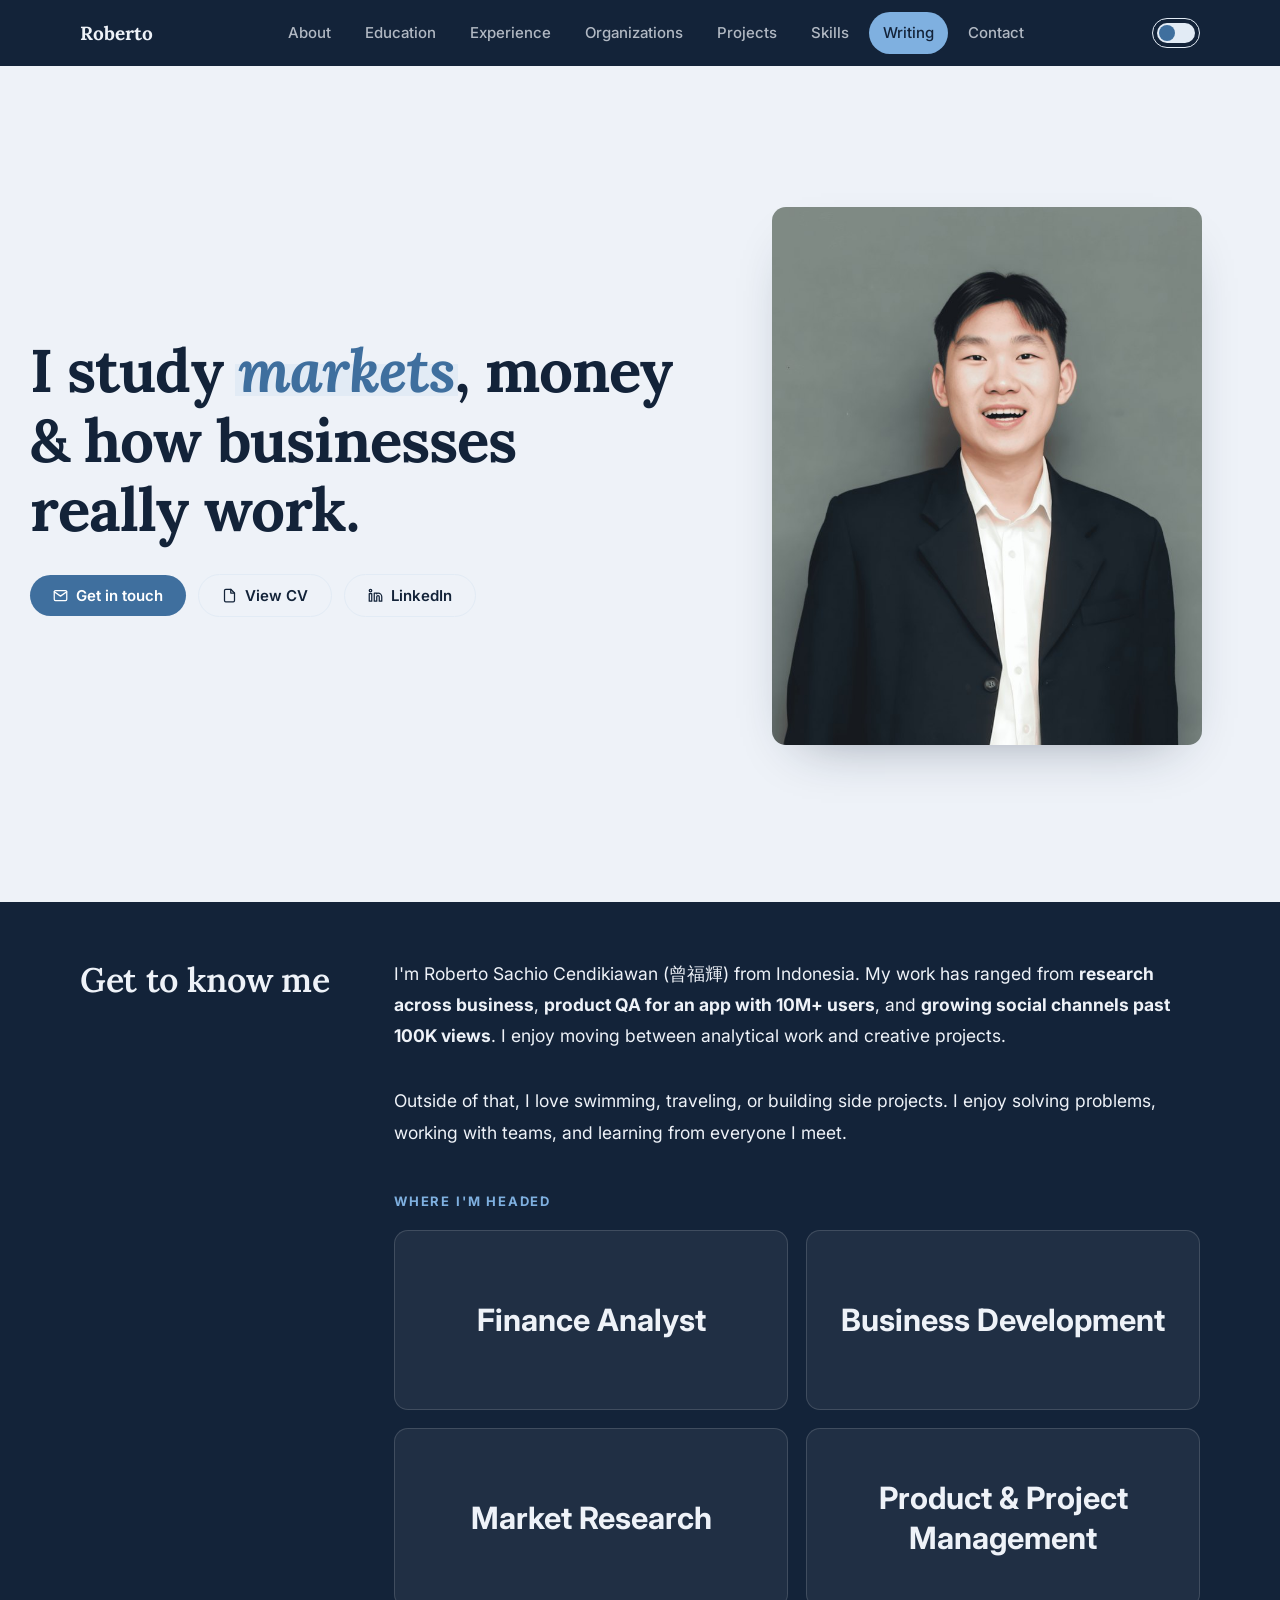
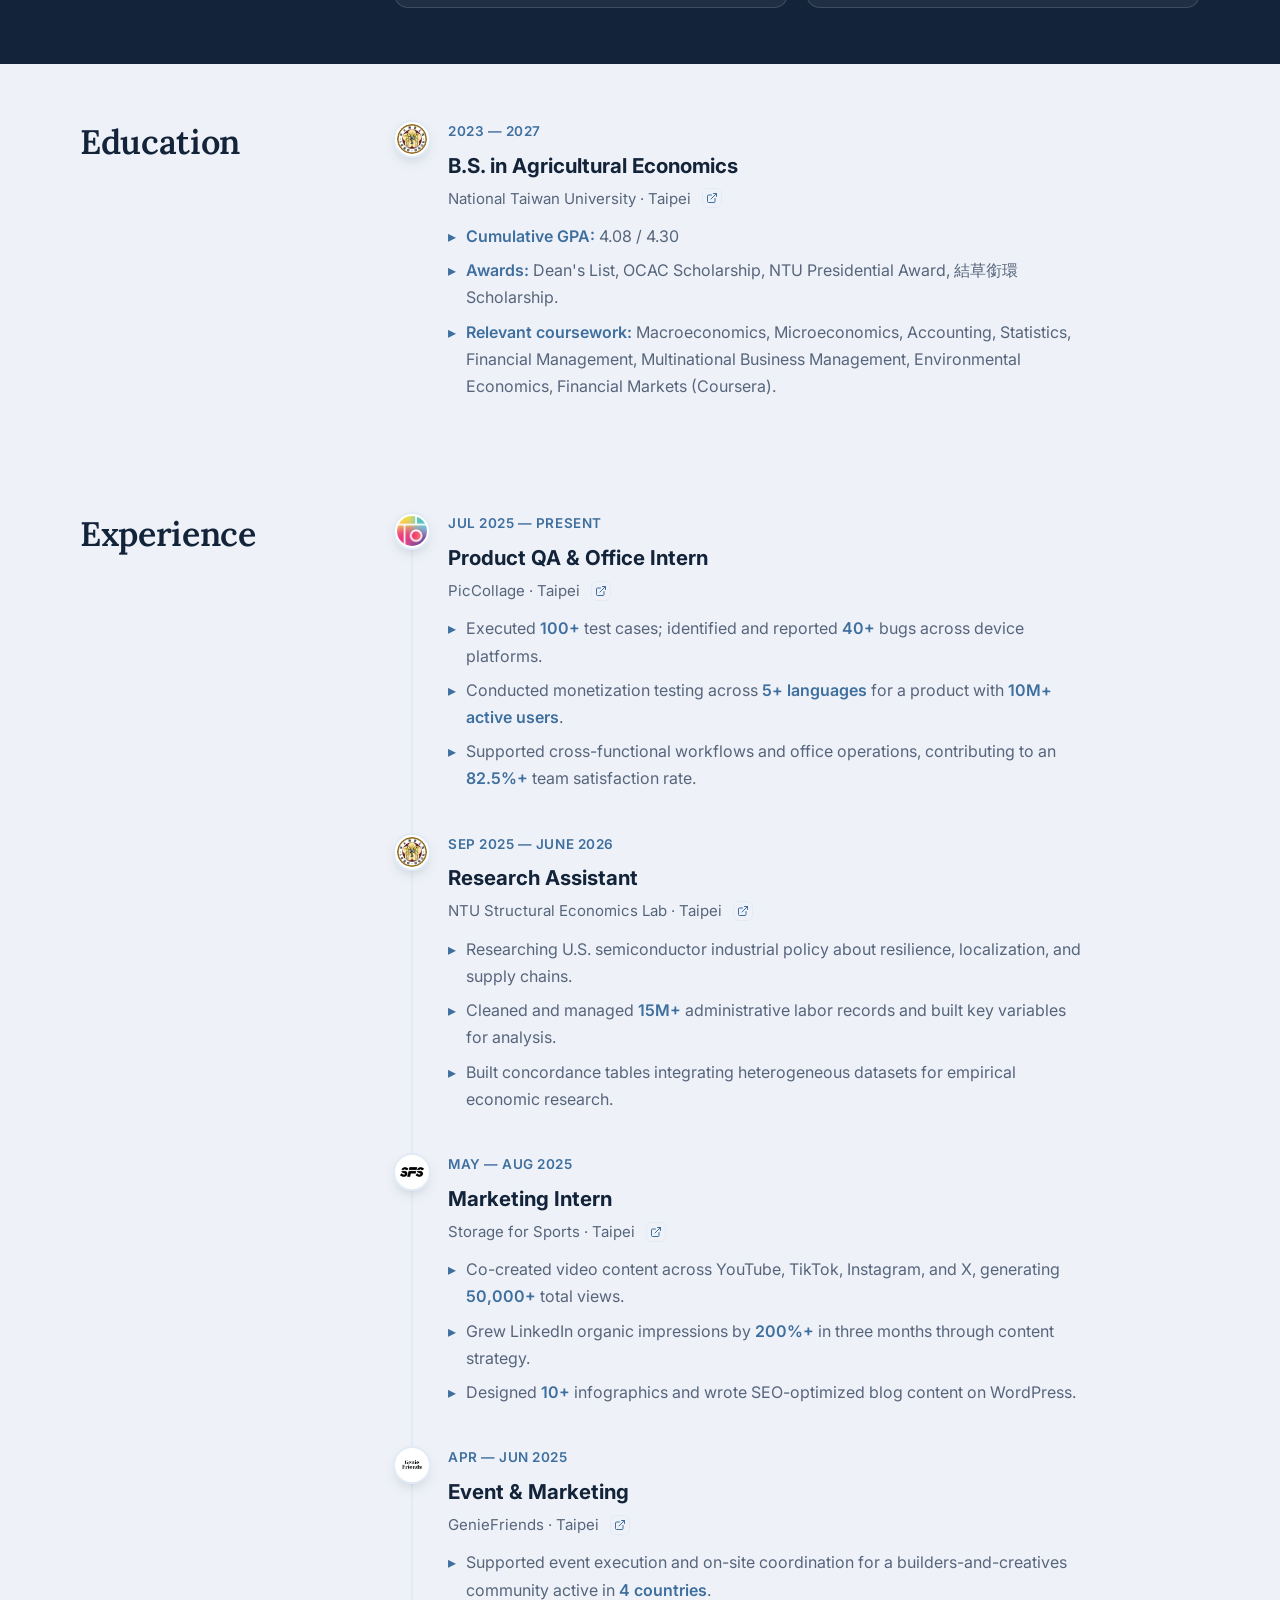
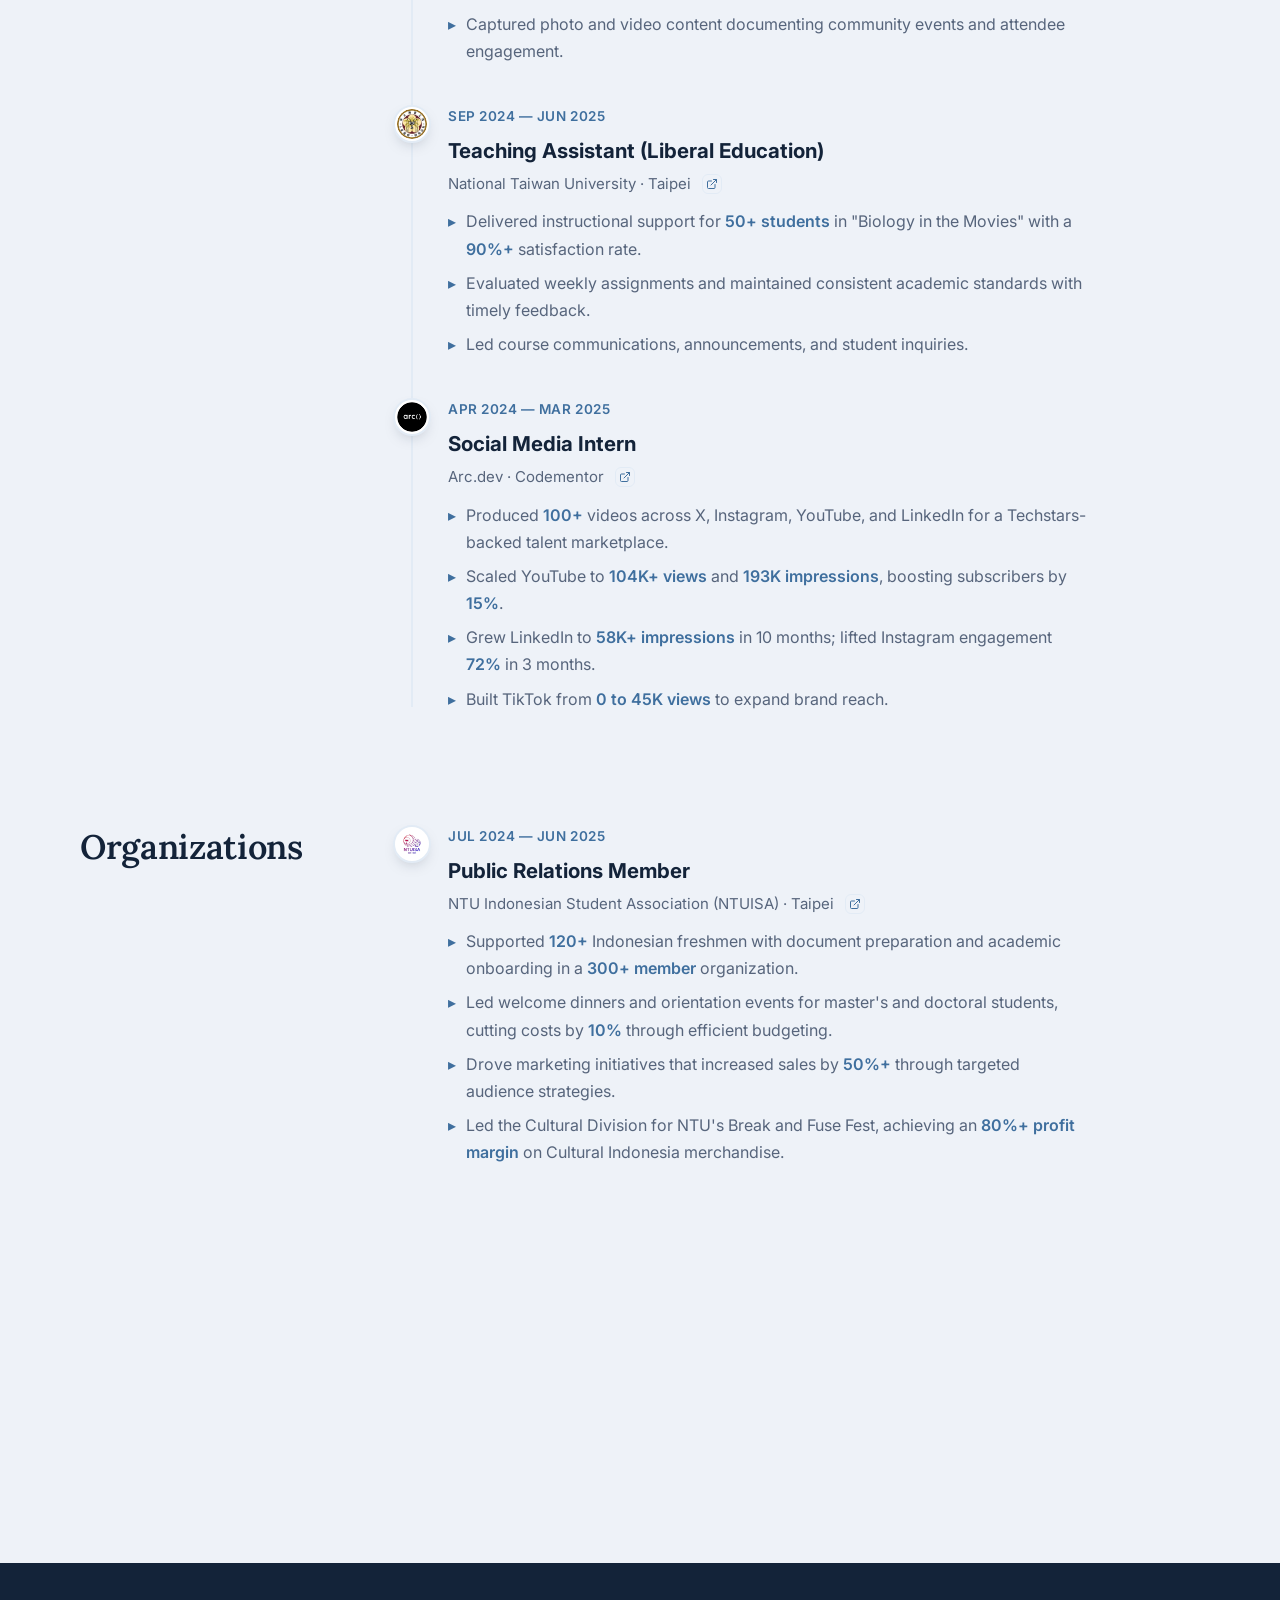
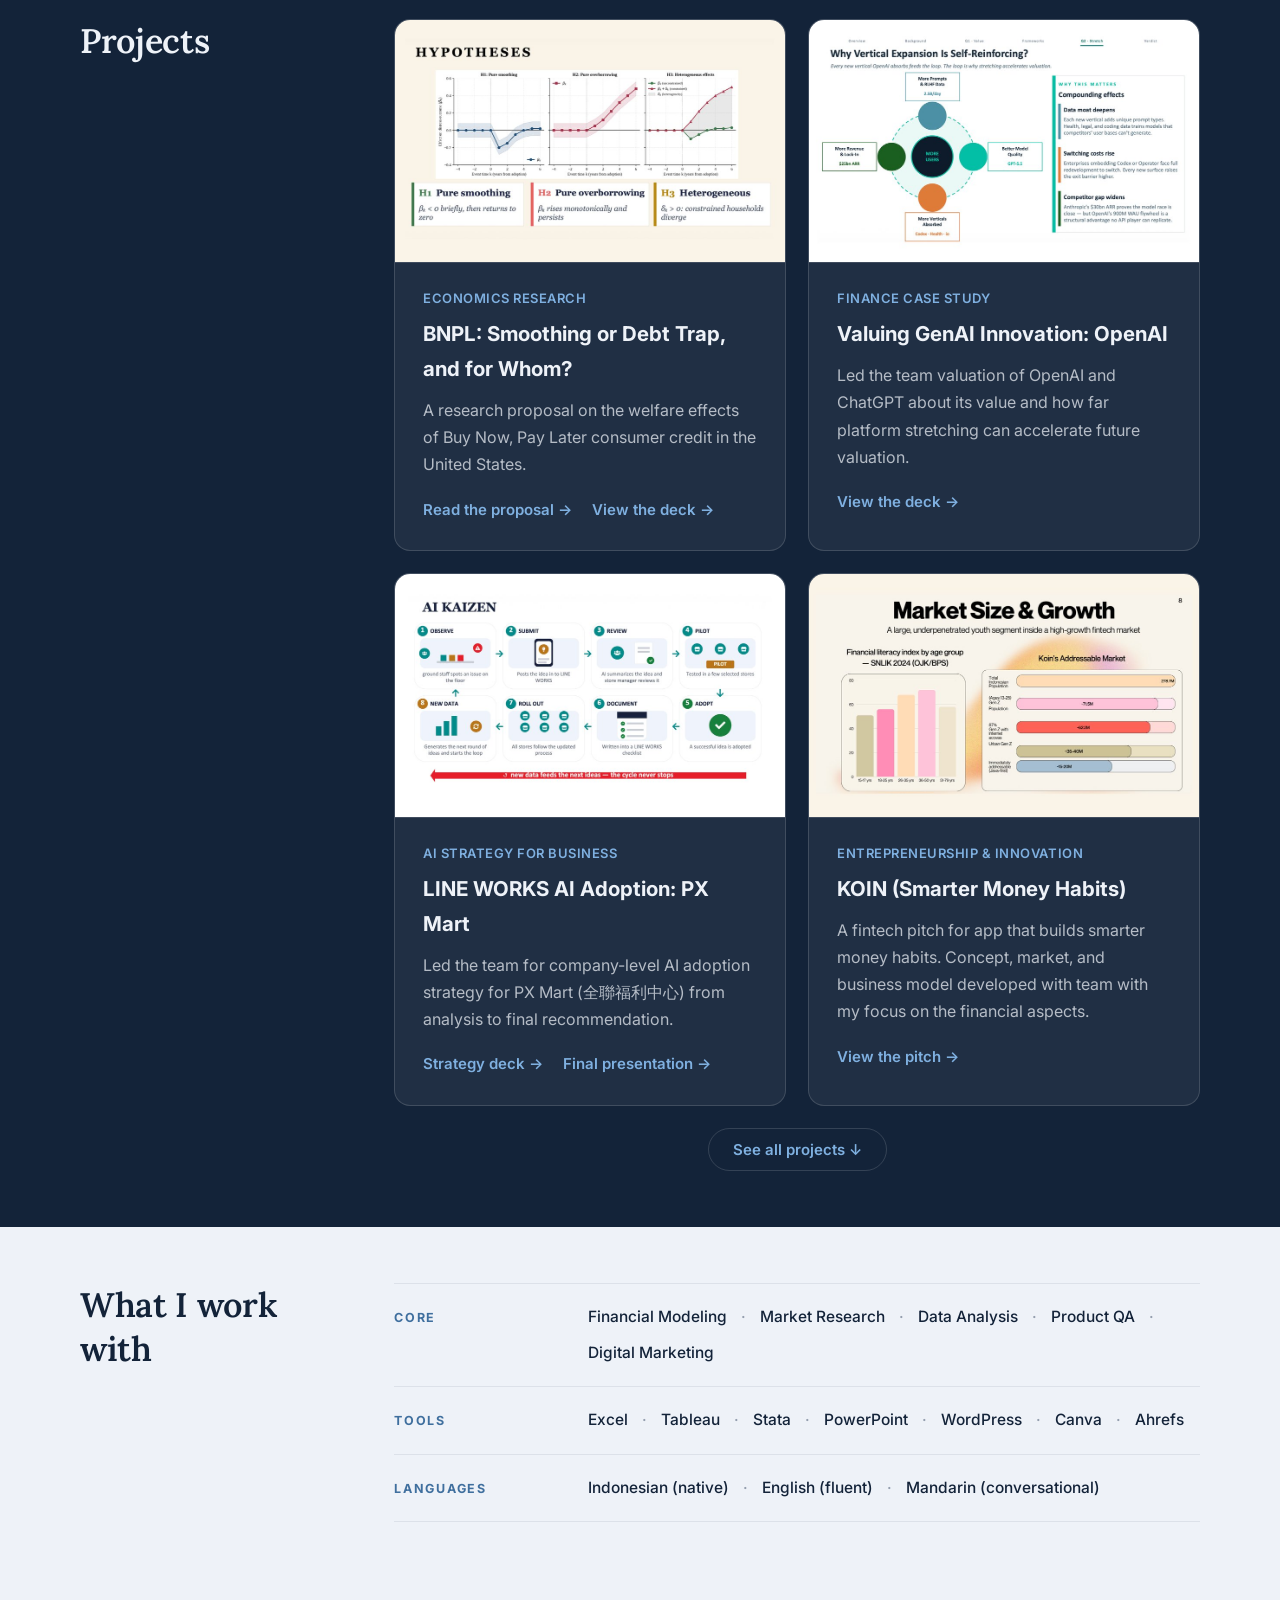
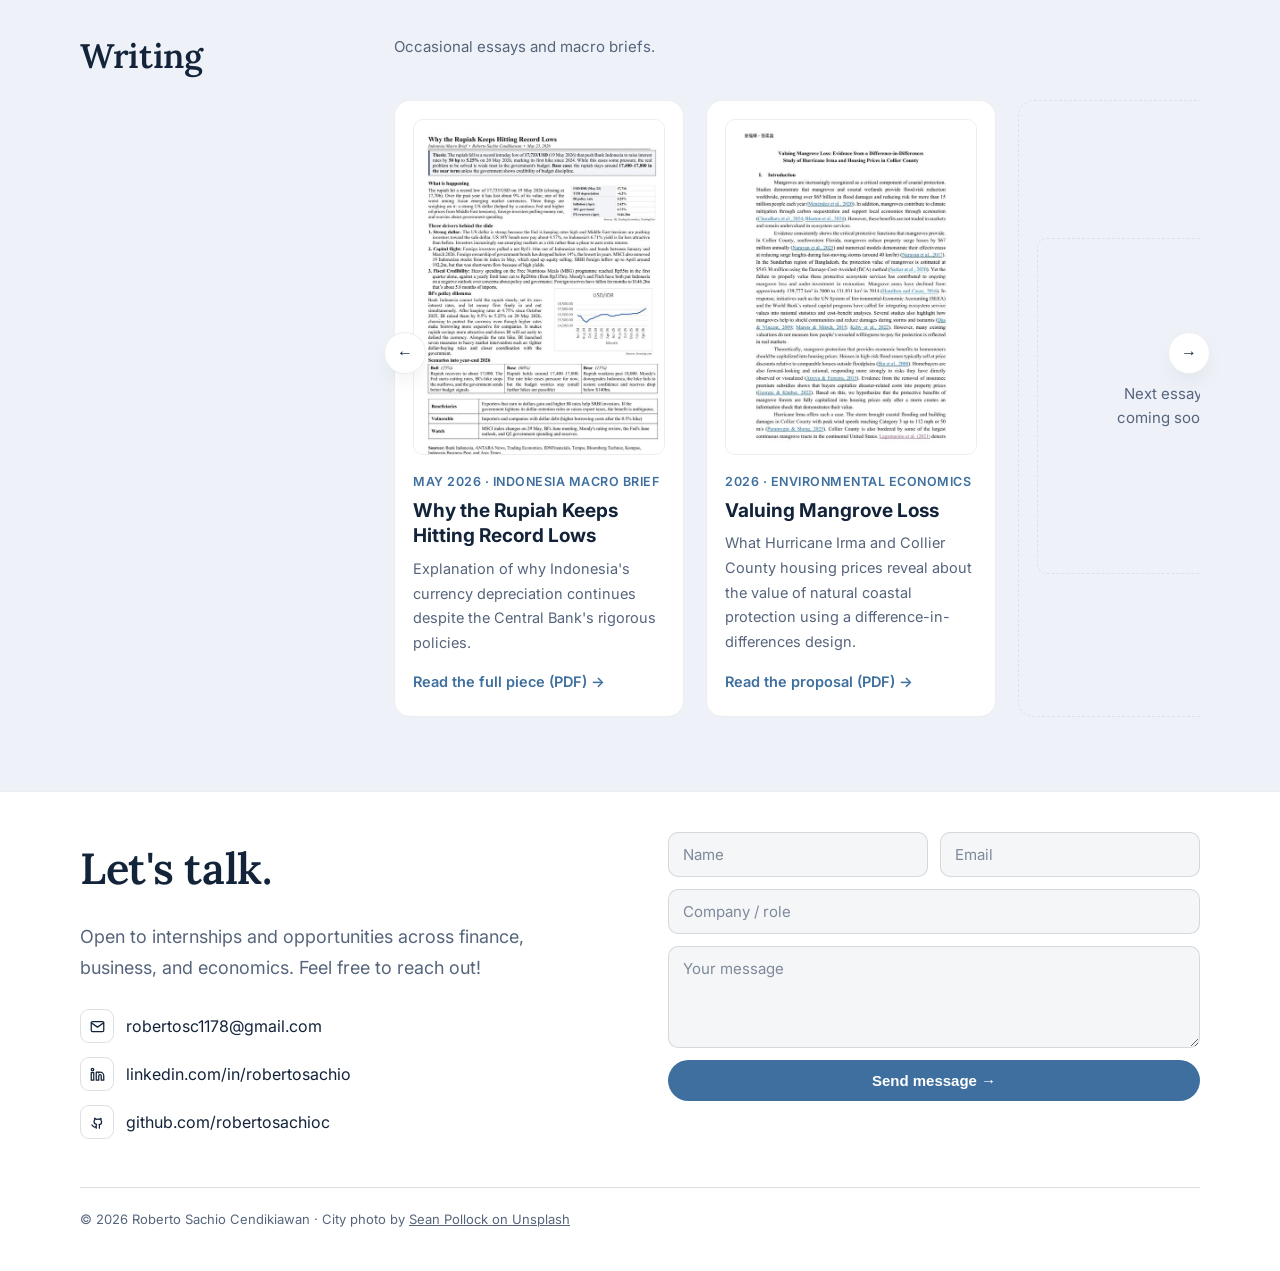
==== commit b76c9069: "Refactor code structure for improved readability and maintainability" ====
--- a/index.html
+++ b/index.html
@@ -1,300 +1,406 @@
 <!DOCTYPE html>
 <html lang="en">
+
 <head>
-<meta charset="UTF-8" />
-<meta name="viewport" content="width=device-width, initial-scale=1.0" />
-<title>Roberto Sachio Cendikiawan </title>
-<meta name="theme-color" content="#132339" />
-<meta name="description" content="Roberto Sachio Cendikiawan Portfolio (economics, business, and marketing)" />
-<!-- Favicon: R monogram in brand blue (inline SVG, no file needed) -->
-<link rel="preload" as="image" href="image/banner/city-taipei.jpg" />
-<link rel="icon" href="data:image/svg+xml,%3Csvg xmlns='http://www.w3.org/2000/svg' viewBox='0 0 64 64'%3E%3Crect width='64' height='64' rx='14' fill='%233f6f9e'/%3E%3Ctext x='32' y='44' font-family='Arial,Helvetica,sans-serif' font-size='36' font-weight='800' fill='white' text-anchor='middle'%3ER%3C/text%3E%3C/svg%3E" />
-<!-- Social preview when the link is shared (LinkedIn, WhatsApp, etc.) -->
-<meta property="og:title" content="Roberto Sachio Cendikiawan — Portfolio" />
-<meta property="og:description" content="Economics, business & marketing. NTU student open to internships in finance and economics." />
-<meta property="og:image" content="https://robertosachioc.github.io/image/personal-image/roberto.jpg" />
-<meta property="og:url" content="https://robertosachioc.github.io/" />
-<meta property="og:type" content="website" />
-<meta name="twitter:card" content="summary" />
-
-<link rel="preconnect" href="https://fonts.googleapis.com" />
-<link rel="preconnect" href="https://fonts.gstatic.com" crossorigin />
-<link href="https://fonts.googleapis.com/css2?family=Inter:wght@400;500;600;700&family=Lora:ital,wght@0,500;0,600;0,700;1,600&display=swap" rel="stylesheet" />
-<link href="style.css" rel="stylesheet" />
+  <meta charset="UTF-8" />
+  <meta name="viewport" content="width=device-width, initial-scale=1.0" />
+  <title>Roberto Sachio Cendikiawan </title>
+  <meta name="theme-color" content="#132339" />
+  <meta name="description" content="Roberto Sachio Cendikiawan Portfolio (economics, business, and marketing)" />
+  <!-- Favicon: R monogram in brand blue (inline SVG, no file needed) -->
+  <link rel="preload" as="image" href="image/banner/city-taipei.jpg" />
+  <link rel="icon"
+    href="data:image/svg+xml,%3Csvg xmlns='http://www.w3.org/2000/svg' viewBox='0 0 64 64'%3E%3Crect width='64' height='64' rx='14' fill='%233f6f9e'/%3E%3Ctext x='32' y='44' font-family='Arial,Helvetica,sans-serif' font-size='36' font-weight='800' fill='white' text-anchor='middle'%3ER%3C/text%3E%3C/svg%3E" />
+  <!-- Social preview when the link is shared (LinkedIn, WhatsApp, etc.) -->
+  <meta property="og:title" content="Roberto Sachio Cendikiawan — Portfolio" />
+  <meta property="og:description"
+    content="Economics, business & marketing. NTU student open to internships in finance and economics." />
+  <meta property="og:image" content="https://robertosachioc.github.io/image/personal-image/roberto.jpg" />
+  <meta property="og:url" content="https://robertosachioc.github.io/" />
+  <meta property="og:type" content="website" />
+  <meta name="twitter:card" content="summary" />
+
+  <link rel="preconnect" href="https://fonts.googleapis.com" />
+  <link rel="preconnect" href="https://fonts.gstatic.com" crossorigin />
+  <link
+    href="https://fonts.googleapis.com/css2?family=Inter:wght@400;500;600;700&family=Lora:ital,wght@0,500;0,600;0,700;1,600&display=swap"
+    rel="stylesheet" />
+  <link href="style.css" rel="stylesheet" />
 </head>
 
 <body>
-<div class="scroll-progress" id="scrollProgress" aria-hidden="true"></div>
-
-<svg width="0" height="0" style="position:absolute" aria-hidden="true">
-  <symbol id="icon-mail" viewBox="0 0 24 24" fill="none" stroke="currentColor" stroke-width="2" stroke-linecap="round" stroke-linejoin="round">
-    <rect x="2" y="4" width="20" height="16" rx="2"></rect><path d="m22 6-10 7L2 6"></path>
-  </symbol>
-  <symbol id="icon-linkedin" viewBox="0 0 24 24" fill="none" stroke="currentColor" stroke-width="2" stroke-linecap="round" stroke-linejoin="round">
-    <path d="M16 8a6 6 0 0 1 6 6v7h-4v-7a2 2 0 0 0-4 0v7h-4V8h4v1.5A5 5 0 0 1 16 8Z"></path>
-    <rect x="2" y="9" width="4" height="12"></rect><circle cx="4" cy="4" r="2"></circle>
-  </symbol>
-  <symbol id="icon-github" viewBox="0 0 24 24" fill="none" stroke="currentColor" stroke-width="2" stroke-linecap="round" stroke-linejoin="round">
-    <path d="M9 19c-4.3 1.4-4.3-2.5-6-3m12 5v-3.5c0-1 .1-1.4-.5-2 2-.2 4-1 4-4.5a3.5 3.5 0 0 0-1-2.5c.3-1 .3-2 0-3 0 0-1 0-2.5 1.5a10 10 0 0 0-5 0C8.5 5 7.5 5 7.5 5c-.3 1-.3 2 0 3a3.5 3.5 0 0 0-1 2.5c0 3.5 2 4.3 4 4.5-.4.4-.5.9-.5 2V21"></path>
-  </symbol>
-  <symbol id="icon-doc" viewBox="0 0 24 24" fill="none" stroke="currentColor" stroke-width="2" stroke-linecap="round" stroke-linejoin="round">
-    <path d="M14 2H6a2 2 0 0 0-2 2v16a2 2 0 0 0 2 2h12a2 2 0 0 0 2-2V8z"></path><path d="M14 2v6h6"></path>
-  </symbol>
-  <!-- Section-heading icons (hand-drawn line icons, free to use — also saved as files in image/icons/) -->
-  <symbol id="icon-user" viewBox="0 0 24 24" fill="none" stroke="currentColor" stroke-width="2" stroke-linecap="round" stroke-linejoin="round">
-    <path d="M20 21v-2a4 4 0 0 0-4-4H8a4 4 0 0 0-4 4v2"></path><circle cx="12" cy="7" r="4"></circle>
-  </symbol>
-  <symbol id="icon-grad" viewBox="0 0 24 24" fill="none" stroke="currentColor" stroke-width="2" stroke-linecap="round" stroke-linejoin="round">
-    <path d="M22 10 12 5 2 10l10 5 10-5z"></path><path d="M6 12v5c0 1.7 2.7 3 6 3s6-1.3 6-3v-5"></path><path d="M22 10v4"></path>
-  </symbol>
-  <symbol id="icon-briefcase" viewBox="0 0 24 24" fill="none" stroke="currentColor" stroke-width="2" stroke-linecap="round" stroke-linejoin="round">
-    <rect x="2" y="7" width="20" height="14" rx="2"></rect><path d="M16 7V5a2 2 0 0 0-2-2h-4a2 2 0 0 0-2 2v2"></path><path d="M2 13h20"></path>
-  </symbol>
-  <symbol id="icon-folder" viewBox="0 0 24 24" fill="none" stroke="currentColor" stroke-width="2" stroke-linecap="round" stroke-linejoin="round">
-    <path d="M22 19a2 2 0 0 1-2 2H4a2 2 0 0 1-2-2V5a2 2 0 0 1 2-2h5l2 3h9a2 2 0 0 1 2 2z"></path>
-  </symbol>
-  <symbol id="icon-sliders" viewBox="0 0 24 24" fill="none" stroke="currentColor" stroke-width="2" stroke-linecap="round" stroke-linejoin="round">
-    <path d="M4 21v-7"></path><path d="M4 10V3"></path><path d="M12 21v-9"></path><path d="M12 8V3"></path><path d="M20 21v-5"></path><path d="M20 12V3"></path>
-    <path d="M2 14h4"></path><path d="M10 8h4"></path><path d="M18 16h4"></path>
-  </symbol>
-  <symbol id="icon-pen" viewBox="0 0 24 24" fill="none" stroke="currentColor" stroke-width="2" stroke-linecap="round" stroke-linejoin="round">
-    <path d="M12 20h9"></path><path d="M16.5 3.5a2.1 2.1 0 0 1 3 3L7 19l-4 1 1-4Z"></path>
-  </symbol>
-  <symbol id="icon-chat" viewBox="0 0 24 24" fill="none" stroke="currentColor" stroke-width="2" stroke-linecap="round" stroke-linejoin="round">
-    <path d="M21 15a2 2 0 0 1-2 2H7l-4 4V5a2 2 0 0 1 2-2h14a2 2 0 0 1 2 2z"></path>
-  </symbol>
-  <symbol id="icon-ext" viewBox="0 0 24 24" fill="none" stroke="currentColor" stroke-width="2" stroke-linecap="round" stroke-linejoin="round">
-    <path d="M18 13v6a2 2 0 0 1-2 2H5a2 2 0 0 1-2-2V8a2 2 0 0 1 2-2h6"></path><path d="M15 3h6v6"></path><path d="M10 14 21 3"></path>
-  </symbol>
-  <symbol id="icon-people" viewBox="0 0 24 24" fill="none" stroke="currentColor" stroke-width="2" stroke-linecap="round" stroke-linejoin="round">
-    <path d="M16 21v-2a4 4 0 0 0-4-4H6a4 4 0 0 0-4 4v2"></path><circle cx="9" cy="7" r="4"></circle>
-    <path d="M22 21v-2a4 4 0 0 0-3-3.87"></path><path d="M16 3.13a4 4 0 0 1 0 7.75"></path>
-  </symbol>
-</svg>
-
-<nav class="topnav">
-  <div class="wrap">
-    <a href="#top" class="brand">Roberto</a>
-    <div class="nav-links">
-      <a href="#about">About</a>
-      <a href="#education">Education</a>
-      <a href="#experience">Experience</a>
-      <a href="#organizations">Organizations</a>
-      <a href="#projects">Projects</a>
-      <a href="#skills">Skills</a>
-      <a href="#writing">Writing</a>
-      <a href="#contact">Contact</a>
+  <div class="scroll-progress" id="scrollProgress" aria-hidden="true"></div>
+
+  <svg width="0" height="0" style="position:absolute" aria-hidden="true">
+    <symbol id="icon-mail" viewBox="0 0 24 24" fill="none" stroke="currentColor" stroke-width="2" stroke-linecap="round"
+      stroke-linejoin="round">
+      <rect x="2" y="4" width="20" height="16" rx="2"></rect>
+      <path d="m22 6-10 7L2 6"></path>
+    </symbol>
+    <symbol id="icon-linkedin" viewBox="0 0 24 24" fill="none" stroke="currentColor" stroke-width="2"
+      stroke-linecap="round" stroke-linejoin="round">
+      <path d="M16 8a6 6 0 0 1 6 6v7h-4v-7a2 2 0 0 0-4 0v7h-4V8h4v1.5A5 5 0 0 1 16 8Z"></path>
+      <rect x="2" y="9" width="4" height="12"></rect>
+      <circle cx="4" cy="4" r="2"></circle>
+    </symbol>
+    <symbol id="icon-github" viewBox="0 0 24 24" fill="none" stroke="currentColor" stroke-width="2"
+      stroke-linecap="round" stroke-linejoin="round">
+      <path
+        d="M9 19c-4.3 1.4-4.3-2.5-6-3m12 5v-3.5c0-1 .1-1.4-.5-2 2-.2 4-1 4-4.5a3.5 3.5 0 0 0-1-2.5c.3-1 .3-2 0-3 0 0-1 0-2.5 1.5a10 10 0 0 0-5 0C8.5 5 7.5 5 7.5 5c-.3 1-.3 2 0 3a3.5 3.5 0 0 0-1 2.5c0 3.5 2 4.3 4 4.5-.4.4-.5.9-.5 2V21">
+      </path>
+    </symbol>
+    <symbol id="icon-doc" viewBox="0 0 24 24" fill="none" stroke="currentColor" stroke-width="2" stroke-linecap="round"
+      stroke-linejoin="round">
+      <path d="M14 2H6a2 2 0 0 0-2 2v16a2 2 0 0 0 2 2h12a2 2 0 0 0 2-2V8z"></path>
+      <path d="M14 2v6h6"></path>
+    </symbol>
+    <!-- Section-heading icons (hand-drawn line icons, free to use — also saved as files in image/icons/) -->
+    <symbol id="icon-user" viewBox="0 0 24 24" fill="none" stroke="currentColor" stroke-width="2" stroke-linecap="round"
+      stroke-linejoin="round">
+      <path d="M20 21v-2a4 4 0 0 0-4-4H8a4 4 0 0 0-4 4v2"></path>
+      <circle cx="12" cy="7" r="4"></circle>
+    </symbol>
+    <symbol id="icon-grad" viewBox="0 0 24 24" fill="none" stroke="currentColor" stroke-width="2" stroke-linecap="round"
+      stroke-linejoin="round">
+      <path d="M22 10 12 5 2 10l10 5 10-5z"></path>
+      <path d="M6 12v5c0 1.7 2.7 3 6 3s6-1.3 6-3v-5"></path>
+      <path d="M22 10v4"></path>
+    </symbol>
+    <symbol id="icon-briefcase" viewBox="0 0 24 24" fill="none" stroke="currentColor" stroke-width="2"
+      stroke-linecap="round" stroke-linejoin="round">
+      <rect x="2" y="7" width="20" height="14" rx="2"></rect>
+      <path d="M16 7V5a2 2 0 0 0-2-2h-4a2 2 0 0 0-2 2v2"></path>
+      <path d="M2 13h20"></path>
+    </symbol>
+    <symbol id="icon-folder" viewBox="0 0 24 24" fill="none" stroke="currentColor" stroke-width="2"
+      stroke-linecap="round" stroke-linejoin="round">
+      <path d="M22 19a2 2 0 0 1-2 2H4a2 2 0 0 1-2-2V5a2 2 0 0 1 2-2h5l2 3h9a2 2 0 0 1 2 2z"></path>
+    </symbol>
+    <symbol id="icon-sliders" viewBox="0 0 24 24" fill="none" stroke="currentColor" stroke-width="2"
+      stroke-linecap="round" stroke-linejoin="round">
+      <path d="M4 21v-7"></path>
+      <path d="M4 10V3"></path>
+      <path d="M12 21v-9"></path>
+      <path d="M12 8V3"></path>
+      <path d="M20 21v-5"></path>
+      <path d="M20 12V3"></path>
+      <path d="M2 14h4"></path>
+      <path d="M10 8h4"></path>
+      <path d="M18 16h4"></path>
+    </symbol>
+    <symbol id="icon-pen" viewBox="0 0 24 24" fill="none" stroke="currentColor" stroke-width="2" stroke-linecap="round"
+      stroke-linejoin="round">
+      <path d="M12 20h9"></path>
+      <path d="M16.5 3.5a2.1 2.1 0 0 1 3 3L7 19l-4 1 1-4Z"></path>
+    </symbol>
+    <symbol id="icon-chat" viewBox="0 0 24 24" fill="none" stroke="currentColor" stroke-width="2" stroke-linecap="round"
+      stroke-linejoin="round">
+      <path d="M21 15a2 2 0 0 1-2 2H7l-4 4V5a2 2 0 0 1 2-2h14a2 2 0 0 1 2 2z"></path>
+    </symbol>
+    <symbol id="icon-ext" viewBox="0 0 24 24" fill="none" stroke="currentColor" stroke-width="2" stroke-linecap="round"
+      stroke-linejoin="round">
+      <path d="M18 13v6a2 2 0 0 1-2 2H5a2 2 0 0 1-2-2V8a2 2 0 0 1 2-2h6"></path>
+      <path d="M15 3h6v6"></path>
+      <path d="M10 14 21 3"></path>
+    </symbol>
+    <symbol id="icon-people" viewBox="0 0 24 24" fill="none" stroke="currentColor" stroke-width="2"
+      stroke-linecap="round" stroke-linejoin="round">
+      <path d="M16 21v-2a4 4 0 0 0-4-4H6a4 4 0 0 0-4 4v2"></path>
+      <circle cx="9" cy="7" r="4"></circle>
+      <path d="M22 21v-2a4 4 0 0 0-3-3.87"></path>
+      <path d="M16 3.13a4 4 0 0 1 0 7.75"></path>
+    </symbol>
+  </svg>
+
+  <nav class="topnav">
+    <div class="wrap">
+      <a href="#top" class="brand">Roberto</a>
+      <div class="nav-links">
+        <a href="#about">About</a>
+        <a href="#education">Education</a>
+        <a href="#experience">Experience</a>
+        <a href="#organizations">Organizations</a>
+        <a href="#projects">Projects</a>
+        <a href="#skills">Skills</a>
+        <a href="#writing">Writing</a>
+        <a href="#contact">Contact</a>
+      </div>
+      <div style="display:flex; align-items:center; gap:14px;">
+        <button class="theme-btn" id="themeToggle" aria-label="Toggle dark mode">
+          <span class="theme-knob-track"><span class="theme-knob"></span></span>
+        </button>
+        <button class="hamburger" id="hamburger" aria-label="Open menu"
+          aria-expanded="false"><span></span><span></span><span></span></button>
+      </div>
     </div>
-    <div style="display:flex; align-items:center; gap:14px;">
-      <button class="theme-btn" id="themeToggle" aria-label="Toggle dark mode">
-        <span class="theme-knob-track"><span class="theme-knob"></span></span>
-      </button>
-      <button class="hamburger" id="hamburger" aria-label="Open menu" aria-expanded="false"><span></span><span></span><span></span></button>
+  </nav>
+  <nav class="mobile-panel" id="mobilePanel">
+    <a href="#about">About</a>
+    <a href="#education">Education</a>
+    <a href="#experience">Experience</a>
+    <a href="#organizations">Organizations</a>
+    <a href="#projects">Projects</a>
+    <a href="#skills">Skills</a>
+    <a href="#writing">Writing</a>
+    <a href="#contact">Contact</a>
+  </nav>
+
+  <!-- HERO -->
+  <header class="hero-wrap" id="top">
+    <div class="wrap hero">
+      <div class="hero-copy reveal">
+        <h1 class="headline serif">I study <em>markets</em>, money<br>&amp; how businesses<br>really work.</h1>
+        <div class="cta-row">
+          <a class="btn btn-primary" href="mailto:robertosc1178@gmail.com"><svg>
+              <use href="#icon-mail"></use>
+            </svg>Get in touch</a>
+          <a class="btn btn-ghost" href="image/cv/CV.pdf" target="_blank"><svg>
+              <use href="#icon-doc"></use>
+            </svg>View CV</a>
+          <a class="btn btn-ghost" href="https://linkedin.com/in/robertosachio/" target="_blank" rel="noopener"><svg>
+              <use href="#icon-linkedin"></use>
+            </svg>LinkedIn</a>
+        </div>
+      </div>
+      <div class="hero-visual reveal">
+        <img class="hero-photo" src="image/personal-image/roberto.jpg" alt="Roberto Sachio Cendikiawan">
+      </div>
     </div>
-  </div>
-</nav>
-<nav class="mobile-panel" id="mobilePanel">
-  <a href="#about">About</a>
-  <a href="#education">Education</a>
-  <a href="#experience">Experience</a>
-  <a href="#organizations">Organizations</a>
-  <a href="#projects">Projects</a>
-  <a href="#skills">Skills</a>
-  <a href="#writing">Writing</a>
-  <a href="#contact">Contact</a>
-</nav>
-
-<!-- HERO -->
-<header class="hero-wrap" id="top">
-  <div class="wrap hero">
-    <div class="hero-copy reveal">
-      <h1 class="headline serif">I study <em>markets</em>, money<br>&amp; how businesses<br>really work.</h1>
-      <div class="cta-row">
-        <a class="btn btn-primary" href="mailto:robertosc1178@gmail.com"><svg><use href="#icon-mail"></use></svg>Get in touch</a>
-        <a class="btn btn-ghost" href="image/cv/CV.pdf" target="_blank"><svg><use href="#icon-doc"></use></svg>View CV</a>
-        <a class="btn btn-ghost" href="https://linkedin.com/in/robertosachio/" target="_blank" rel="noopener"><svg><use href="#icon-linkedin"></use></svg>LinkedIn</a>
-      </div>
-    </div>
-    <div class="hero-visual reveal">
-      <img class="hero-photo" src="image/personal-image/roberto.jpg" alt="Roberto Sachio Cendikiawan">
-    </div>
-  </div>
-</header>
-
-<main class="blocks">
-
-  <!-- ABOUT -->
-  <section id="about" class="block about reveal dark">
-    <div class="kicker serif">Get to know me</div>
-    <p class="about-statement">I'm Roberto Sachio Cendikiawan (曾福輝) from Indonesia. My work has ranged from <strong>research across business</strong>, <strong>product QA for an app with 10M+ users</strong>, and <strong>growing social channels past 100K views</strong>. I enjoy moving between analytical work and creative projects.</p>
-    <p>Outside of that, I love swimming, traveling, or building side projects. I enjoy solving problems, working with teams, and learning from everyone I meet.</p>
-
-    <div class="dir-label">Where I'm headed</div>
-    <!-- Hover a tile: it fills with color, the title grows, and a one-line explanation appears.
+  </header>
+
+  <main class="blocks">
+
+    <!-- ABOUT -->
+    <section id="about" class="block about reveal dark">
+      <div class="kicker serif">Get to know me</div>
+      <p class="about-statement">I'm Roberto Sachio Cendikiawan (曾福輝) from Indonesia. My work has ranged from
+        <strong>research across business</strong>, <strong>product QA for an app with 10M+ users</strong>, and
+        <strong>growing social channels past 100K views</strong>. I enjoy moving between analytical work and creative
+        projects.</p>
+      <p>Outside of that, I love swimming, traveling, or building side projects. I enjoy solving problems, working with
+        teams, and learning from everyone I meet.</p>
+
+      <div class="dir-label">Where I'm headed</div>
+      <!-- Hover a tile: it fills with color, the title grows, and a one-line explanation appears.
          To show a photo on hover instead of the color, add
          style="--tile-img:url('image/your-photo.jpg')"   to any card below. -->
-    <!-- Hover a card to FLIP it (tap on phones) — the back shows the explanation. -->
-    <div class="dir-grid">
-      <button class="dir-card" type="button" aria-pressed="false">
-        <span class="dir-flip">
-          <span class="dir-face dir-front"><h3>Finance Analyst</h3></span>
-          <span class="dir-face dir-back"><p>Valuation, markets, and macro analysis for financial decision-making.</p></span>
-        </span>
-      </button>
-      <button class="dir-card" type="button" aria-pressed="false">
-        <span class="dir-flip">
-          <span class="dir-face dir-front"><h3>Business Development</h3></span>
-          <span class="dir-face dir-back"><p>Finding the growth story and building the case with numbers.</p></span>
-        </span>
-      </button>
-      <button class="dir-card" type="button" aria-pressed="false">
-        <span class="dir-flip">
-          <span class="dir-face dir-front"><h3>Market Research</h3></span>
-          <span class="dir-face dir-back"><p>Data-driven answers to what customers actually want.</p></span>
-        </span>
-      </button>
-      <button class="dir-card" type="button" aria-pressed="false">
-        <span class="dir-flip">
-          <span class="dir-face dir-front"><h3>Product &amp; Project Management</h3></span>
-          <span class="dir-face dir-back"><p>From idea to launch across planning, coordinating, delivering.</p></span>
-        </span>
-      </button>
-    </div>
-  </section>
-
-  <!-- EDUCATION -->
-  <section id="education" class="block reveal">
-    <div class="kicker serif">Education</div>
-    <div class="timeline single">
-      <div class="node has-logo">
-        <img class="node-logo" src="image/logo/ntu.webp" loading="lazy" alt="NTU logo">
-        <div class="when">2023 — 2027</div>
-        <h3>B.S. in Agricultural Economics</h3>
-        <div class="org">National Taiwan University · Taipei
-          <a class="org-link" href="https://www.ntu.edu.tw/english/" target="_blank" rel="noopener" aria-label="NTU website"><svg><use href="#icon-ext"></use></svg></a>
-        </div>
-        <ul class="node-points">
-          <li><b class="hl">Cumulative GPA:</b> 4.08 / 4.30</li>
-          <li><b class="hl">Awards:</b> Dean's List, OCAC Scholarship, NTU Presidential Award, 結草銜環 Scholarship.</li>
-          <li><b class="hl">Relevant coursework:</b> Macroeconomics, Microeconomics, Accounting, Statistics, Financial Management, Multinational Business Management, Environmental Economics, Financial Markets (Coursera).</li>
-        </ul>
-      </div>
-    </div>
-  </section>
-
-  <!-- EXPERIENCE -->
-  <section id="experience" class="block reveal">
-    <div class="kicker serif">Experience</div>
-    <div class="timeline">
-
-      <div class="node has-logo">
-        <img class="node-logo" src="image/logo/piccollage.jpg" alt="PicCollage logo" loading="lazy">
-        <div class="when">Jul 2025 — Present</div>
-        <h3>Product QA &amp; Office Intern</h3>
-        <div class="org">PicCollage · Taipei
-          <a class="org-link" href="https://piccollage.com" target="_blank" rel="noopener" aria-label="PicCollage website"><svg><use href="#icon-ext"></use></svg></a>
-        </div>
-        <ul class="node-points">
-          <li>Executed <b class="hl">100+</b> test cases; identified and reported <b class="hl">40+</b> bugs across device platforms.</li>
-          <li>Conducted monetization testing across <b class="hl">5+ languages</b> for a product with <b class="hl">10M+ active users</b>.</li>
-          <li>Supported cross-functional workflows and office operations, contributing to an <b class="hl">82.5%+</b> team satisfaction rate.</li>
-        </ul>
-      </div>
-
-      <div class="node has-logo">
-        <img class="node-logo" src="image/logo/ntu.webp" alt="NTU logo" loading="lazy">
-        <div class="when">Sep 2025 — June 2026</div>
-        <h3>Research Assistant</h3>
-        <div class="org">NTU Structural Economics Lab · Taipei
-          <a class="org-link" href="https://www.ntu.edu.tw/english/" target="_blank" rel="noopener" aria-label="NTU website"><svg><use href="#icon-ext"></use></svg></a>
-        </div>
-        <ul class="node-points">
-          <li>Researching U.S. semiconductor industrial policy about resilience, localization, and supply chains.</li>
-          <li>Cleaned and managed <b class="hl">15M+</b> administrative labor records and built key variables for analysis.</li>
-          <li>Built concordance tables integrating heterogeneous datasets for empirical economic research.</li>
-        </ul>
-      </div>
-      
-      <div class="node has-logo">
-        <img class="node-logo" src="image/logo/storageforsports.png" alt="Storage for Sports logo" loading="lazy">
-        <div class="when">May — Aug 2025</div>
-        <h3>Marketing Intern</h3>
-        <div class="org">Storage for Sports · Taipei
-          <a class="org-link" href="https://www.linkedin.com/company/storageforsports/" target="_blank" rel="noopener" aria-label="Storage for Sports LinkedIn"><svg><use href="#icon-ext"></use></svg></a>
-        </div>
-        <ul class="node-points">
-          <li>Co-created video content across YouTube, TikTok, Instagram, and X, generating <b class="hl">50,000+</b> total views.</li>
-          <li>Grew LinkedIn organic impressions by <b class="hl">200%+</b> in three months through content strategy.</li>
-          <li>Designed <b class="hl">10+</b> infographics and wrote SEO-optimized blog content on WordPress.</li>
-        </ul>
-      </div>
-
-      <div class="node has-logo">
-        <img class="node-logo" src="image/logo/geniefriends.jpg" alt="GenieFriends logo" loading="lazy">
-        <div class="when">Apr — Jun 2025</div>
-        <h3>Event &amp; Marketing</h3>
-        <div class="org">GenieFriends · Taipei
-          <a class="org-link" href="https://www.linkedin.com/company/geniefriends/" target="_blank" rel="noopener" aria-label="GenieFriends LinkedIn"><svg><use href="#icon-ext"></use></svg></a>
-        </div>
-        <ul class="node-points">
-          <li>Supported event execution and on-site coordination for a builders-and-creatives community active in <b class="hl">4 countries</b>.</li>
-          <li>Captured photo and video content documenting community events and attendee engagement.</li>
-        </ul>
-      </div>
-
-      <div class="node has-logo">
-        <img class="node-logo" src="image/logo/ntu.webp" alt="NTU logo" loading="lazy">
-        <div class="when">Sep 2024 — Jun 2025</div>
-        <h3>Teaching Assistant (Liberal Education)</h3>
-        <div class="org">National Taiwan University · Taipei
-          <a class="org-link" href="https://www.ntu.edu.tw/english/" target="_blank" rel="noopener" aria-label="NTU website"><svg><use href="#icon-ext"></use></svg></a>
-        </div>
-        <ul class="node-points">
-          <li>Delivered instructional support for <b class="hl">50+ students</b> in "Biology in the Movies" with a <b class="hl">90%+</b> satisfaction rate.</li>
-          <li>Evaluated weekly assignments and maintained consistent academic standards with timely feedback.</li>
-          <li>Led course communications, announcements, and student inquiries.</li>
-        </ul>
-      </div>
-
-      <div class="node has-logo">
-        <img class="node-logo" src="image/logo/arc.jpg" alt="Arc logo" loading="lazy">
-        <div class="when">Apr 2024 — Mar 2025</div>
-        <h3>Social Media Intern</h3>
-        <div class="org">Arc.dev · Codementor
-          <a class="org-link" href="https://arc.dev/" target="_blank" rel="noopener" aria-label="Arc website"><svg><use href="#icon-ext"></use></svg></a>
-        </div>
-        <ul class="node-points">
-          <li>Produced <b class="hl">100+</b> videos across X, Instagram, YouTube, and LinkedIn for a Techstars-backed talent marketplace.</li>
-          <li>Scaled YouTube to <b class="hl">104K+ views</b> and <b class="hl">193K impressions</b>, boosting subscribers by <b class="hl">15%</b>.</li>
-          <li>Grew LinkedIn to <b class="hl">58K+ impressions</b> in 10 months; lifted Instagram engagement <b class="hl">72%</b> in 3 months.</li>
-          <li>Built TikTok from <b class="hl">0 to 45K views</b> to expand brand reach.</li>
-        </ul>
-      </div>
-
-    </div>
-  </section>
-
-  <!-- ORGANIZATIONS -->
-  <section id="organizations" class="block reveal">
-    <div class="kicker serif">Organizations</div>
-    <div class="timeline single">
-
-      <div class="node has-logo">
-        <img class="node-logo" src="image/logo/ntuisa.jpeg" alt="NTUISA logo" loading="lazy">
-        <div class="when">Jul 2024 — Jun 2025</div>
-        <h3>Public Relations Member</h3>
-        <div class="org">NTU Indonesian Student Association (NTUISA) · Taipei
-          <a class="org-link" href="https://www.linkedin.com/company/ntuisa/" target="_blank" rel="noopener" aria-label="NTUISA LinkedIn"><svg><use href="#icon-ext"></use></svg></a>
-        </div>
-        <ul class="node-points">
-          <li>Supported <b class="hl">120+</b> Indonesian freshmen with document preparation and academic onboarding in a <b class="hl">300+ member</b> organization.</li>
-          <li>Led welcome dinners and orientation events for master's and doctoral students, cutting costs by <b class="hl">10%</b> through efficient budgeting.</li>
-          <li>Drove marketing initiatives that increased sales by <b class="hl">50%+</b> through targeted audience strategies.</li>
-          <li>Led the Cultural Division for NTU's Break and Fuse Fest, achieving an <b class="hl">80%+ profit margin</b> on Cultural Indonesia merchandise.</li>
-        </ul>
-      </div>
-
-      <!-- TEMPLATE for future organizations:
+      <!-- Hover a card to FLIP it (tap on phones) — the back shows the explanation. -->
+      <div class="dir-grid">
+        <button class="dir-card" type="button" aria-pressed="false">
+          <span class="dir-flip">
+            <span class="dir-face dir-front">
+              <h3>Finance Analyst</h3>
+            </span>
+            <span class="dir-face dir-back">
+              <p>Valuation, markets, and macro analysis for financial decision-making.</p>
+            </span>
+          </span>
+        </button>
+        <button class="dir-card" type="button" aria-pressed="false">
+          <span class="dir-flip">
+            <span class="dir-face dir-front">
+              <h3>Business Development</h3>
+            </span>
+            <span class="dir-face dir-back">
+              <p>Finding the growth story and building the case with numbers.</p>
+            </span>
+          </span>
+        </button>
+        <button class="dir-card" type="button" aria-pressed="false">
+          <span class="dir-flip">
+            <span class="dir-face dir-front">
+              <h3>Market Research</h3>
+            </span>
+            <span class="dir-face dir-back">
+              <p>Data-driven answers to what customers actually want.</p>
+            </span>
+          </span>
+        </button>
+        <button class="dir-card" type="button" aria-pressed="false">
+          <span class="dir-flip">
+            <span class="dir-face dir-front">
+              <h3>Product &amp; Project Management</h3>
+            </span>
+            <span class="dir-face dir-back">
+              <p>From idea to launch across planning, coordinating, delivering.</p>
+            </span>
+          </span>
+        </button>
+      </div>
+    </section>
+
+    <!-- EDUCATION -->
+    <section id="education" class="block reveal">
+      <div class="kicker serif">Education</div>
+      <div class="timeline single">
+        <div class="node has-logo">
+          <img class="node-logo" src="image/logo/ntu.webp" loading="lazy" alt="NTU logo">
+          <div class="when">2023 — 2027</div>
+          <h3>B.S. in Agricultural Economics</h3>
+          <div class="org">National Taiwan University · Taipei
+            <a class="org-link" href="https://www.ntu.edu.tw/english/" target="_blank" rel="noopener"
+              aria-label="NTU website"><svg>
+                <use href="#icon-ext"></use>
+              </svg></a>
+          </div>
+          <ul class="node-points">
+            <li><b class="hl">Cumulative GPA:</b> 4.08 / 4.30</li>
+            <li><b class="hl">Awards:</b> Dean's List, OCAC Scholarship, NTU Presidential Award, 結草銜環 Scholarship.</li>
+            <li><b class="hl">Relevant coursework:</b> Macroeconomics, Microeconomics, Accounting, Statistics, Financial
+              Management, Multinational Business Management, Environmental Economics, Financial Markets (Coursera).</li>
+          </ul>
+        </div>
+      </div>
+    </section>
+
+    <!-- EXPERIENCE -->
+    <section id="experience" class="block reveal">
+      <div class="kicker serif">Experience</div>
+      <div class="timeline">
+
+        <div class="node has-logo">
+          <img class="node-logo" src="image/logo/piccollage.jpg" alt="PicCollage logo" loading="lazy">
+          <div class="when">Jul 2025 — Present</div>
+          <h3>Product QA &amp; Office Intern</h3>
+          <div class="org">PicCollage · Taipei
+            <a class="org-link" href="https://piccollage.com" target="_blank" rel="noopener"
+              aria-label="PicCollage website"><svg>
+                <use href="#icon-ext"></use>
+              </svg></a>
+          </div>
+          <ul class="node-points">
+            <li>Executed <b class="hl">100+</b> test cases; identified and reported <b class="hl">40+</b> bugs across
+              device platforms.</li>
+            <li>Conducted monetization testing across <b class="hl">5+ languages</b> for a product with <b
+                class="hl">10M+ active users</b>.</li>
+            <li>Supported cross-functional workflows and office operations, contributing to an <b class="hl">82.5%+</b>
+              team satisfaction rate.</li>
+          </ul>
+        </div>
+
+        <div class="node has-logo">
+          <img class="node-logo" src="image/logo/ntu.webp" alt="NTU logo" loading="lazy">
+          <div class="when">Sep 2025 — June 2026</div>
+          <h3>Research Assistant</h3>
+          <div class="org">NTU Structural Economics Lab · Taipei
+            <a class="org-link" href="https://www.ntu.edu.tw/english/" target="_blank" rel="noopener"
+              aria-label="NTU website"><svg>
+                <use href="#icon-ext"></use>
+              </svg></a>
+          </div>
+          <ul class="node-points">
+            <li>Researching U.S. semiconductor industrial policy about resilience, localization, and supply chains.</li>
+            <li>Cleaned and managed <b class="hl">15M+</b> administrative labor records and built key variables for
+              analysis.</li>
+            <li>Built concordance tables integrating heterogeneous datasets for empirical economic research.</li>
+          </ul>
+        </div>
+
+        <div class="node has-logo">
+          <img class="node-logo" src="image/logo/storageforsports.png" alt="Storage for Sports logo" loading="lazy">
+          <div class="when">May — Aug 2025</div>
+          <h3>Marketing Intern</h3>
+          <div class="org">Storage for Sports · Taipei
+            <a class="org-link" href="https://www.linkedin.com/company/storageforsports/" target="_blank" rel="noopener"
+              aria-label="Storage for Sports LinkedIn"><svg>
+                <use href="#icon-ext"></use>
+              </svg></a>
+          </div>
+          <ul class="node-points">
+            <li>Co-created video content across YouTube, TikTok, Instagram, and X, generating <b class="hl">50,000+</b>
+              total views.</li>
+            <li>Grew LinkedIn organic impressions by <b class="hl">200%+</b> in three months through content strategy.
+            </li>
+            <li>Designed <b class="hl">10+</b> infographics and wrote SEO-optimized blog content on WordPress.</li>
+          </ul>
+        </div>
+
+        <div class="node has-logo">
+          <img class="node-logo" src="image/logo/geniefriends.jpg" alt="GenieFriends logo" loading="lazy">
+          <div class="when">Apr — Jun 2025</div>
+          <h3>Event &amp; Marketing</h3>
+          <div class="org">GenieFriends · Taipei
+            <a class="org-link" href="https://www.linkedin.com/company/geniefriends/" target="_blank" rel="noopener"
+              aria-label="GenieFriends LinkedIn"><svg>
+                <use href="#icon-ext"></use>
+              </svg></a>
+          </div>
+          <ul class="node-points">
+            <li>Supported event execution and on-site coordination for a builders-and-creatives community active in <b
+                class="hl">4 countries</b>.</li>
+            <li>Captured photo and video content documenting community events and attendee engagement.</li>
+          </ul>
+        </div>
+
+        <div class="node has-logo">
+          <img class="node-logo" src="image/logo/ntu.webp" alt="NTU logo" loading="lazy">
+          <div class="when">Sep 2024 — Jun 2025</div>
+          <h3>Teaching Assistant (Liberal Education)</h3>
+          <div class="org">National Taiwan University · Taipei
+            <a class="org-link" href="https://www.ntu.edu.tw/english/" target="_blank" rel="noopener"
+              aria-label="NTU website"><svg>
+                <use href="#icon-ext"></use>
+              </svg></a>
+          </div>
+          <ul class="node-points">
+            <li>Delivered instructional support for <b class="hl">50+ students</b> in "Biology in the Movies" with a <b
+                class="hl">90%+</b> satisfaction rate.</li>
+            <li>Evaluated weekly assignments and maintained consistent academic standards with timely feedback.</li>
+            <li>Led course communications, announcements, and student inquiries.</li>
+          </ul>
+        </div>
+
+        <div class="node has-logo">
+          <img class="node-logo" src="image/logo/arc.jpg" alt="Arc logo" loading="lazy">
+          <div class="when">Apr 2024 — Mar 2025</div>
+          <h3>Social Media Intern</h3>
+          <div class="org">Arc.dev · Codementor
+            <a class="org-link" href="https://arc.dev/" target="_blank" rel="noopener" aria-label="Arc website"><svg>
+                <use href="#icon-ext"></use>
+              </svg></a>
+          </div>
+          <ul class="node-points">
+            <li>Produced <b class="hl">100+</b> videos across X, Instagram, YouTube, and LinkedIn for a Techstars-backed
+              talent marketplace.</li>
+            <li>Scaled YouTube to <b class="hl">104K+ views</b> and <b class="hl">193K impressions</b>, boosting
+              subscribers by <b class="hl">15%</b>.</li>
+            <li>Grew LinkedIn to <b class="hl">58K+ impressions</b> in 10 months; lifted Instagram engagement <b
+                class="hl">72%</b> in 3 months.</li>
+            <li>Built TikTok from <b class="hl">0 to 45K views</b> to expand brand reach.</li>
+          </ul>
+        </div>
+
+      </div>
+    </section>
+
+    <!-- ORGANIZATIONS -->
+    <section id="organizations" class="block reveal">
+      <div class="kicker serif">Organizations</div>
+      <div class="timeline single">
+
+        <div class="node has-logo">
+          <img class="node-logo" src="image/logo/ntuisa.jpeg" alt="NTUISA logo" loading="lazy">
+          <div class="when">Jul 2024 — Jun 2025</div>
+          <h3>Public Relations Member</h3>
+          <div class="org">NTU Indonesian Student Association (NTUISA) · Taipei
+            <a class="org-link" href="https://www.linkedin.com/company/ntuisa/" target="_blank" rel="noopener"
+              aria-label="NTUISA LinkedIn"><svg>
+                <use href="#icon-ext"></use>
+              </svg></a>
+          </div>
+          <ul class="node-points">
+            <li>Supported <b class="hl">120+</b> Indonesian freshmen with document preparation and academic onboarding
+              in a <b class="hl">300+ member</b> organization.</li>
+            <li>Led welcome dinners and orientation events for master's and doctoral students, cutting costs by <b
+                class="hl">10%</b> through efficient budgeting.</li>
+            <li>Drove marketing initiatives that increased sales by <b class="hl">50%+</b> through targeted audience
+              strategies.</li>
+            <li>Led the Cultural Division for NTU's Break and Fuse Fest, achieving an <b class="hl">80%+ profit
+                margin</b> on Cultural Indonesia merchandise.</li>
+          </ul>
+        </div>
+
+        <!-- TEMPLATE for future organizations:
       <div class="node has-logo">
         <img class="node-logo" src="image/logo/your-logo.png" alt="Organization logo" loading="lazy">
         <div class="when">Year — Year</div>
@@ -308,85 +414,95 @@
       </div>
       -->
 
-    </div>
-  </section>
-
-  <!-- PHOTO BREAK — the image stays FIXED while the page scrolls over it (window reveal effect) -->
-  <div class="photo-band" role="img" aria-label="City high-rise buildings from a low angle"></div>
-
-  <!-- PROJECTS -->
-  <section id="projects" class="block reveal dark">
-    <div class="kicker serif">Projects</div>
-    <!-- HOW TO ADD MORE PROJECTS: copy one <div class="proj">…</div> block and paste it inside
+      </div>
+    </section>
+
+    <!-- PHOTO BREAK — the image stays FIXED while the page scrolls over it (window reveal effect) -->
+    <div class="photo-band" role="img" aria-label="City high-rise buildings from a low angle"></div>
+
+    <!-- PROJECTS -->
+    <section id="projects" class="block reveal dark">
+      <div class="kicker serif">Projects</div>
+      <!-- HOW TO ADD MORE PROJECTS: copy one <div class="proj">…</div> block and paste it inside
          .projects below. Once you have MORE THAN 4 projects, a "See all projects" button
          appears automatically and the extras stay hidden until it's clicked. -->
-    <!-- Covers: your SVG covers 1-5 mapped in page order (1=BNPL ... 5=Snow Factory).
+      <!-- Covers: your SVG covers 1-5 mapped in page order (1=BNPL ... 5=Snow Factory).
      Wrong match? Just swap the -cover.jpg filenames below. Originals kept in image/cover/ -->
-    <div class="projects" id="projectsGrid">
-
-      <div class="proj">
-        <img class="proj-thumb" src="image/previewthumbnail/q1-bnpl.jpg" alt="Cover of the BNPL research" loading="lazy">
-        <div class="proj-body">
-          <div class="role">Economics Research</div>
-          <h3>BNPL: Smoothing or Debt Trap, and for Whom?</h3>
-          <p>A research proposal on the welfare effects of Buy Now, Pay Later consumer credit in the United States.</p>
-          <div class="proj-links">
-            <a class="pdf-link" href="image/project/BNPL/paper.pdf" target="_blank">Read the proposal →</a>
-            <a class="pdf-link" href="image/project/BNPL/ppt.pdf" target="_blank">View the deck →</a>
-          </div>
-        </div>
-      </div>
-
-      <div class="proj">
-        <img class="proj-thumb" src="image/previewthumbnail/q2-openai.jpg" alt="Cover slide of the OpenAI valuation deck" loading="lazy">
-        <div class="proj-body">
-          <div class="role">Finance Case Study</div>
-          <h3>Valuing GenAI Innovation: OpenAI</h3>
-          <p>Led the team valuation of OpenAI and ChatGPT about its value and how far platform stretching can accelerate future valuation.</p>
-          <div class="proj-links">
-            <a class="pdf-link" href="image/project/OpenAI/OpenAI.pdf" target="_blank">View the deck →</a>
-          </div>
-        </div>
-      </div>
-
-      <div class="proj">
-        <img class="proj-thumb" src="image/previewthumbnail/q3-aistrategy.jpg" alt="Cover of the PX Mart AI strategy deck" loading="lazy">
-        <div class="proj-body">
-          <div class="role">AI Strategy for Business</div>
-          <h3>LINE WORKS AI Adoption: PX Mart</h3>
-          <p>Led the team for company-level AI adoption strategy for PX Mart (全聯福利中心) from analysis to final recommendation.</p>
-          <div class="proj-links">
-            <a class="pdf-link" href="image/project/AIstrategy/1.pdf" target="_blank">Strategy deck →</a>
-            <a class="pdf-link" href="image/project/AIstrategy/2.pdf" target="_blank">Final presentation →</a>
-          </div>
-        </div>
-      </div>
-
-      <div class="proj">
-        <img class="proj-thumb" src="image/previewthumbnail/q4-koin.jpg" alt="Cover of the KOIN pitch deck" loading="lazy">
-        <div class="proj-body">
-          <div class="role">Entrepreneurship &amp; Innovation</div>
-          <h3>KOIN (Smarter Money Habits)</h3>
-          <p>A fintech pitch for app that builds smarter money habits. Concept, market, and business model developed with team with my focus on the financial aspects.</p>
-          <div class="proj-links">
-            <a class="pdf-link" href="image/project/EntreInnovation/KOIN.pdf" target="_blank">View the pitch →</a>
-          </div>
-        </div>
-      </div>
-
-      <div class="proj">
-        <img class="proj-thumb" src="image/previewthumbnail/q5-snowfactory.jpg" alt="Cover of the Snow Factory case deck" loading="lazy">
-        <div class="proj-body">
-          <div class="role">Multinational Business Management</div>
-          <h3>Snow Factory Multinational Expansion Project</h3>
-          <p>A group case on Snow Factory's international expansion from market entry, operations, and cross-border strategy.</p>
-          <div class="proj-links">
-            <a class="pdf-link" href="image/project/Mutinational/SnowFactory.pdf" target="_blank">View the case →</a>
-          </div>
-        </div>
-      </div>
-
-      <!-- TEMPLATE — copy for each new project. Thumbnail: 900x563 JPG in image/previewthumbnail/
+      <div class="projects" id="projectsGrid">
+
+        <div class="proj">
+          <img class="proj-thumb" src="image/previewthumbnail/q1-bnpl.jpg" alt="Cover of the BNPL research"
+            loading="lazy">
+          <div class="proj-body">
+            <div class="role">Economics Research</div>
+            <h3>BNPL: Smoothing or Debt Trap, and for Whom?</h3>
+            <p>A research proposal on the welfare effects of Buy Now, Pay Later consumer credit in the United States.
+            </p>
+            <div class="proj-links">
+              <a class="pdf-link" href="image/project/BNPL/paper.pdf" target="_blank">Read the proposal →</a>
+              <a class="pdf-link" href="image/project/BNPL/ppt.pdf" target="_blank">View the deck →</a>
+            </div>
+          </div>
+        </div>
+
+        <div class="proj">
+          <img class="proj-thumb" src="image/previewthumbnail/q2-openai.jpg"
+            alt="Cover slide of the OpenAI valuation deck" loading="lazy">
+          <div class="proj-body">
+            <div class="role">Finance Case Study</div>
+            <h3>Valuing GenAI Innovation: OpenAI</h3>
+            <p>Led the team valuation of OpenAI and ChatGPT about its value and how far platform stretching can
+              accelerate future valuation.</p>
+            <div class="proj-links">
+              <a class="pdf-link" href="image/project/OpenAI/OpenAI.pdf" target="_blank">View the deck →</a>
+            </div>
+          </div>
+        </div>
+
+        <div class="proj">
+          <img class="proj-thumb" src="image/previewthumbnail/q3-aistrategy.jpg"
+            alt="Cover of the PX Mart AI strategy deck" loading="lazy">
+          <div class="proj-body">
+            <div class="role">AI Strategy for Business</div>
+            <h3>LINE WORKS AI Adoption: PX Mart</h3>
+            <p>Led the team for company-level AI adoption strategy for PX Mart (全聯福利中心) from analysis to final
+              recommendation.</p>
+            <div class="proj-links">
+              <a class="pdf-link" href="image/project/AIstrategy/1.pdf" target="_blank">Strategy deck →</a>
+              <a class="pdf-link" href="image/project/AIstrategy/2.pdf" target="_blank">Final presentation →</a>
+            </div>
+          </div>
+        </div>
+
+        <div class="proj">
+          <img class="proj-thumb" src="image/previewthumbnail/q4-koin.jpg" alt="Cover of the KOIN pitch deck"
+            loading="lazy">
+          <div class="proj-body">
+            <div class="role">Entrepreneurship &amp; Innovation</div>
+            <h3>KOIN (Smarter Money Habits)</h3>
+            <p>A fintech pitch for app that builds smarter money habits. Concept, market, and business model developed
+              with team with my focus on the financial aspects.</p>
+            <div class="proj-links">
+              <a class="pdf-link" href="image/project/EntreInnovation/KOIN.pdf" target="_blank">View the pitch →</a>
+            </div>
+          </div>
+        </div>
+
+        <div class="proj">
+          <img class="proj-thumb" src="image/previewthumbnail/q5-snowfactory.jpg"
+            alt="Cover of the Snow Factory case deck" loading="lazy">
+          <div class="proj-body">
+            <div class="role">Multinational Business Management</div>
+            <h3>Snow Factory Multinational Expansion Project</h3>
+            <p>A group case on Snow Factory's international expansion from market entry, operations, and cross-border
+              strategy.</p>
+            <div class="proj-links">
+              <a class="pdf-link" href="image/project/Mutinational/SnowFactory.pdf" target="_blank">View the case →</a>
+            </div>
+          </div>
+        </div>
+
+        <!-- TEMPLATE — copy for each new project. Thumbnail: 900x563 JPG in image/previewthumbnail/
       <div class="proj">
         <img class="proj-thumb" src="image/previewthumbnail/your-thumb.jpg" alt="Project preview" loading="lazy">
         <div class="proj-body">
@@ -398,65 +514,73 @@
       </div>
       -->
 
-    </div>
-    <div class="see-all-row" id="seeAllRow">
-      <button class="see-all-btn" id="seeAllBtn">See all projects ↓</button>
-    </div>
-
-      </section>
-
-  <!-- SKILLS -->
-  <section id="skills" class="block reveal">
-    <div class="kicker serif">What I work with</div>
-    <div class="skill-rows">
-      <div class="skill-row">
-        <div class="skill-cat">Core</div>
-        <div class="skill-items"><span>Financial Modeling</span><span>Market Research</span><span>Data Analysis</span><span>Product QA</span><span>Digital Marketing</span></div>
-      </div>
-      <div class="skill-row">
-        <div class="skill-cat">Tools</div>
-        <div class="skill-items"><span>Excel</span><span>Tableau</span><span>Stata</span><span>PowerPoint</span><span>WordPress</span><span>Canva</span><span>Ahrefs</span></div>
-      </div>
-      <div class="skill-row">
-        <div class="skill-cat">Languages</div>
-        <div class="skill-items"><span>Indonesian (native)</span><span>English (fluent)</span><span>Mandarin (conversational)</span></div>
-      </div>
-    </div>
-  </section>
-
-  <!-- WRITING -->
-  <!-- EDIT — each entry: write a short 1-2 sentence preview here (keeps this file tidy),
+      </div>
+      <div class="see-all-row" id="seeAllRow">
+        <button class="see-all-btn" id="seeAllBtn">See all projects ↓</button>
+      </div>
+
+    </section>
+
+    <!-- SKILLS -->
+    <section id="skills" class="block reveal">
+      <div class="kicker serif">What I work with</div>
+      <div class="skill-rows">
+        <div class="skill-row">
+          <div class="skill-cat">Core</div>
+          <div class="skill-items"><span>Financial Modeling</span><span>Market Research</span><span>Data
+              Analysis</span><span>Product QA</span><span>Digital Marketing</span></div>
+        </div>
+        <div class="skill-row">
+          <div class="skill-cat">Tools</div>
+          <div class="skill-items">
+            <span>Excel</span><span>Tableau</span><span>Stata</span><span>PowerPoint</span><span>WordPress</span><span>Canva</span><span>Ahrefs</span>
+          </div>
+        </div>
+        <div class="skill-row">
+          <div class="skill-cat">Languages</div>
+          <div class="skill-items"><span>Indonesian (native)</span><span>English (fluent)</span><span>Mandarin
+              (conversational)</span></div>
+        </div>
+      </div>
+    </section>
+
+    <!-- WRITING -->
+    <!-- EDIT — each entry: write a short 1-2 sentence preview here (keeps this file tidy),
        then link "Read the full piece" at a PDF you upload to a writing/ folder in the repo.
        Duplicate a .write-card block below for each new post. -->
-  <section id="writing" class="block reveal">
-    <div class="kicker serif">Writing</div>
-    <p class="sec-note">Occasional essays and macro briefs.</p>
-    <div class="writing-scroller">
-      <button class="w-arrow prev" aria-label="Scroll writing left">←</button>
-      <button class="w-arrow next" aria-label="Scroll writing right">→</button>
-      <div class="writing-track" id="writingTrack">
-
-        <a class="mag-card" href="image/writing/May2026.pdf" target="_blank">
-          <img class="mag-cover" src="image/previewthumbnail/may2026.jpg" alt="First page of the rupiah macro brief" loading="lazy">
-          <div class="mag-date">May 2026 · Indonesia Macro Brief</div>
-          <h3>Why the Rupiah Keeps Hitting Record Lows</h3>
-          <p class="preview">Explanation of why Indonesia's currency depreciation continues despite the Central Bank's rigorous policies.</p>
-          <span class="pdf-link">Read the full piece (PDF) →</span>
-        </a>
-
-        <a class="mag-card" href="image/writing/ResearchProposal.pdf" target="_blank">
-          <img class="mag-cover" src="image/previewthumbnail/mangrove-p1.jpg" alt="First page of the mangrove loss research proposal" loading="lazy">
-          <div class="mag-date">2026 · Environmental Economics</div>
-          <h3>Valuing Mangrove Loss</h3>
-          <p class="preview">What Hurricane Irma and Collier County housing prices reveal about the value of natural coastal protection using a difference-in-differences design.</p>
-          <span class="pdf-link">Read the proposal (PDF) →</span>
-        </a>
-
-        <div class="mag-card ghost" aria-hidden="true">
-          <div class="ghost-cover"><span>Next essay<br>coming soon</span></div>
-        </div>
-
-        <!-- TEMPLATE — for each new piece: 1) put the PDF in image/writing/,
+    <section id="writing" class="block reveal">
+      <div class="kicker serif">Writing</div>
+      <p class="sec-note">Occasional essays and macro briefs.</p>
+      <div class="writing-scroller">
+        <button class="w-arrow prev" aria-label="Scroll writing left">←</button>
+        <button class="w-arrow next" aria-label="Scroll writing right">→</button>
+        <div class="writing-track" id="writingTrack">
+
+          <a class="mag-card" href="image/writing/May2026.pdf" target="_blank">
+            <img class="mag-cover" src="image/previewthumbnail/may2026.jpg" alt="First page of the rupiah macro brief"
+              loading="lazy">
+            <div class="mag-date">May 2026 · Indonesia Macro Brief</div>
+            <h3>Why the Rupiah Keeps Hitting Record Lows</h3>
+            <p class="preview">Explanation of why Indonesia's currency depreciation continues despite the Central Bank's
+              rigorous policies.</p>
+            <span class="pdf-link">Read the full piece (PDF) →</span>
+          </a>
+
+          <a class="mag-card" href="image/writing/ResearchProposal.pdf" target="_blank">
+            <img class="mag-cover" src="image/previewthumbnail/mangrove-p1.jpg"
+              alt="First page of the mangrove loss research proposal" loading="lazy">
+            <div class="mag-date">2026 · Environmental Economics</div>
+            <h3>Valuing Mangrove Loss</h3>
+            <p class="preview">What Hurricane Irma and Collier County housing prices reveal about the value of natural
+              coastal protection using a difference-in-differences design.</p>
+            <span class="pdf-link">Read the proposal (PDF) →</span>
+          </a>
+
+          <div class="mag-card ghost" aria-hidden="true">
+            <div class="ghost-cover"><span>Next essay<br>coming soon</span></div>
+          </div>
+
+          <!-- TEMPLATE — for each new piece: 1) put the PDF in image/writing/,
              2) screenshot its first page as a cover image, save it there too, 3) copy this:
         <a class="mag-card" href="image/writing/your-file.pdf" target="_blank">
           <img class="mag-cover" src="image/writing/your-cover.jpg" alt="Cover" loading="lazy">
@@ -467,42 +591,52 @@
         </a>
         -->
 
-      </div>
+        </div>
+      </div>
+    </section>
+
+  </main>
+
+  <!-- CONTACT (full-bleed dark band) -->
+  <div id="contact" class="band-full deep reveal">
+    <div class="wrap">
+      <div class="contact-grid">
+        <div>
+          <h2 class="serif">Let's talk.</h2>
+          <p class="lede">Open to internships and opportunities across finance, business, and economics. Feel free to
+            reach out!</p>
+          <div class="contact-links">
+            <!-- EDIT: contact links -->
+            <a href="mailto:robertosc1178@gmail.com"><span class="ic"><svg>
+                  <use href="#icon-mail"></use>
+                </svg></span> robertosc1178@gmail.com</a>
+            <a href="https://linkedin.com/in/robertosachio/" target="_blank" rel="noopener"><span class="ic"><svg>
+                  <use href="#icon-linkedin"></use>
+                </svg></span> linkedin.com/in/robertosachio</a>
+            <a href="https://github.com/robertosachioc" target="_blank" rel="noopener"><span class="ic"><svg>
+                  <use href="#icon-github"></use>
+                </svg></span> github.com/robertosachioc</a>
+          </div>
+        </div>
+        <form class="contact-form" id="contactForm">
+          <div class="form-row">
+            <input placeholder="Name" id="cf-name" required>
+            <input placeholder="Email" type="email" id="cf-email" required>
+          </div>
+          <input placeholder="Company / role" id="cf-company">
+          <textarea placeholder="Your message" rows="4" id="cf-message" required></textarea>
+          <button type="submit" class="btn btn-primary">Send message →</button>
+        </form>
+      </div>
+      <div class="footer-row">© 2026 Roberto Sachio Cendikiawan · City photo by <a
+          href="https://unsplash.com/photos/low-angle-photo-of-city-high-rise-buildings-during-daytime-PhYq704ffdA"
+          target="_blank" rel="noopener" style="color:inherit;">Sean Pollock on Unsplash</a></div>
     </div>
-  </section>
-
-</main>
-
-<!-- CONTACT (full-bleed dark band) -->
-<div id="contact" class="band-full deep reveal">
-  <div class="wrap">
-    <div class="contact-grid">
-      <div>
-        <h2 class="serif">Let's talk.</h2>
-        <p class="lede">Open to internships and opportunities across finance, business, and economics. Feel free to reach out!</p>
-        <div class="contact-links">
-          <!-- EDIT: contact links -->
-          <a href="mailto:robertosc1178@gmail.com"><span class="ic"><svg><use href="#icon-mail"></use></svg></span> robertosc1178@gmail.com</a>
-          <a href="https://linkedin.com/in/robertosachio/" target="_blank" rel="noopener"><span class="ic"><svg><use href="#icon-linkedin"></use></svg></span> linkedin.com/in/robertosachio</a>
-          <a href="https://github.com/robertosachioc" target="_blank" rel="noopener"><span class="ic"><svg><use href="#icon-github"></use></svg></span> github.com/robertosachioc</a>
-        </div>
-      </div>
-      <form class="contact-form" id="contactForm">
-        <div class="form-row">
-          <input placeholder="Name" id="cf-name" required>
-          <input placeholder="Email" type="email" id="cf-email" required>
-        </div>
-        <input placeholder="Company / role" id="cf-company">
-        <textarea placeholder="Your message" rows="4" id="cf-message" required></textarea>
-        <button type="submit" class="btn btn-primary">Send message →</button>
-      </form>
-    </div>
-    <div class="footer-row">© 2026 Roberto Sachio Cendikiawan · City photo by <a href="https://unsplash.com/photos/low-angle-photo-of-city-high-rise-buildings-during-daytime-PhYq704ffdA" target="_blank" rel="noopener" style="color:inherit;">Sean Pollock on Unsplash</a></div>
   </div>
-</div>
-
-<button class="to-top" id="toTop" aria-label="Back to top">↑</button>
-
-<script src="script.js" defer></script>
+
+  <button class="to-top" id="toTop" aria-label="Back to top">↑</button>
+
+  <script src="script.js" defer></script>
 </body>
+
 </html>
--- a/style.css
+++ b/style.css
@@ -1,439 +1,2036 @@
   :root {
-    --bg:#eef2f8; --surface:#ffffff; --ink:#132339; --muted:#57657c;
-    --accent:#3f6f9e; --accent-soft:#e2ebf5; --deep:#132339; --deep-ink:#eef2f8; --highlight:#7fb0e0;
-    --block-border: rgba(19,35,57,0.08); --deep-border: rgba(255,255,255,0.08);
-    --line: rgba(19,35,57,0.16); /* rigid divider lines between sections */
+    --bg: #eef2f8;
+    --surface: #ffffff;
+    --ink: #132339;
+    --muted: #57657c;
+    --accent: #3f6f9e;
+    --accent-soft: #e2ebf5;
+    --deep: #132339;
+    --deep-ink: #eef2f8;
+    --highlight: #7fb0e0;
+    --block-border: rgba(19, 35, 57, 0.08);
+    --deep-border: rgba(255, 255, 255, 0.08);
+    --line: rgba(19, 35, 57, 0.16);
+    /* rigid divider lines between sections */
     /* Contact band — follows the theme */
-    --band-bg:#ffffff; --band-ink:#132339; --band-muted:#57657c;
-    --band-line:rgba(19,35,57,0.14); --band-field:rgba(19,35,57,0.04);
-    --band-btn:#3f6f9e; --band-btn-ink:#ffffff;
-    --illus:#7fb0e0;
-  }
+    --band-bg: #ffffff;
+    --band-ink: #132339;
+    --band-muted: #57657c;
+    --band-line: rgba(19, 35, 57, 0.14);
+    --band-field: rgba(19, 35, 57, 0.04);
+    --band-btn: #3f6f9e;
+    --band-btn-ink: #ffffff;
+    --illus: #7fb0e0;
+  }
+
   html[data-theme="dark"] {
-    --bg:#0a1420; --surface:#101d30; --ink:#e7edf6; --muted:#8fa0b8;
-    --accent:#7fb0e0; --accent-soft:#182a42; --deep:#060f1c; --deep-ink:#e7edf6; --highlight:#a9cdf0;
-    --block-border: rgba(255,255,255,0.07); --deep-border: rgba(255,255,255,0.06);
-    --line: rgba(238,242,248,0.15);
-    --band-bg:#060f1c; --band-ink:#e7edf6; --band-muted:#8fa0b8;
-    --band-line:rgba(238,242,248,0.18); --band-field:rgba(238,242,248,0.07);
-    --band-btn:#a9cdf0; --band-btn-ink:#060f1c;
-    --illus:#a9cdf0;
-  }
-  *, *::before, *::after { box-sizing: border-box; margin: 0; padding: 0; }
-  html { scroll-behavior: smooth; }
-  body { font-family:'Inter',system-ui,sans-serif; background:var(--bg); color:var(--ink); line-height:1.7; -webkit-font-smoothing:antialiased; overflow-x:hidden; transition:background-color .3s ease, color .3s ease; }
-  .wrap { width:100%; max-width:1180px; margin:0 auto; padding:0 30px; }
-  .serif { font-family:'Lora',Georgia,serif; }
-  img { max-width:100%; display:block; }
+    --bg: #0a1420;
+    --surface: #101d30;
+    --ink: #e7edf6;
+    --muted: #8fa0b8;
+    --accent: #7fb0e0;
+    --accent-soft: #182a42;
+    --deep: #060f1c;
+    --deep-ink: #e7edf6;
+    --highlight: #a9cdf0;
+    --block-border: rgba(255, 255, 255, 0.07);
+    --deep-border: rgba(255, 255, 255, 0.06);
+    --line: rgba(238, 242, 248, 0.15);
+    --band-bg: #060f1c;
+    --band-ink: #e7edf6;
+    --band-muted: #8fa0b8;
+    --band-line: rgba(238, 242, 248, 0.18);
+    --band-field: rgba(238, 242, 248, 0.07);
+    --band-btn: #a9cdf0;
+    --band-btn-ink: #060f1c;
+    --illus: #a9cdf0;
+  }
+
+  *,
+  *::before,
+  *::after {
+    box-sizing: border-box;
+    margin: 0;
+    padding: 0;
+  }
+
+  html {
+    scroll-behavior: smooth;
+  }
+
+  body {
+    font-family: 'Inter', system-ui, sans-serif;
+    background: var(--bg);
+    color: var(--ink);
+    line-height: 1.7;
+    -webkit-font-smoothing: antialiased;
+    overflow-x: hidden;
+    transition: background-color .3s ease, color .3s ease;
+  }
+
+  .wrap {
+    width: 100%;
+    max-width: 1180px;
+    margin: 0 auto;
+    padding: 0 30px;
+  }
+
+  .serif {
+    font-family: 'Lora', Georgia, serif;
+  }
+
+  img {
+    max-width: 100%;
+    display: block;
+  }
 
   /* ---------- Block sections — each section is its own clearly-bounded card ---------- */
-  main.blocks { max-width:1180px; margin:0 auto; padding:0 30px; }
+  main.blocks {
+    max-width: 1180px;
+    margin: 0 auto;
+    padding: 0 30px;
+  }
+
   /* Sections divide by ALTERNATING full-width color bands — like high-end consulting sites.
      .block.dark stretches edge-to-edge in deep navy with light text; others stay on the page bg. */
   .block {
-    padding:40px 0;
-    scroll-margin-top:80px;
-  }
+    padding: 40px 0;
+    scroll-margin-top: 80px;
+  }
+
   .block.dark {
-    position:relative; z-index:0;
-    color:var(--deep-ink);
+    position: relative;
+    z-index: 0;
+    color: var(--deep-ink);
     /* local variable overrides so every child adapts automatically */
-    --ink:var(--deep-ink);
-    --muted:rgba(238,242,248,.72);
-    --surface:rgba(255,255,255,.06);
-    --block-border:rgba(255,255,255,.14);
-    --accent-soft:rgba(255,255,255,.14);
-    --accent:var(--highlight);
-  }
+    --ink: var(--deep-ink);
+    --muted: rgba(238, 242, 248, .72);
+    --surface: rgba(255, 255, 255, .06);
+    --block-border: rgba(255, 255, 255, .14);
+    --accent-soft: rgba(255, 255, 255, .14);
+    --accent: var(--highlight);
+  }
+
   /* cheap full-bleed background layer — no viewport-sized shadows, no clip-path */
   .block.dark::before {
-    content:""; position:absolute; z-index:-1; top:0; bottom:0;
-    left:calc(50% - 50vw); width:100vw;
-    background:var(--deep);
-  }
+    content: "";
+    position: absolute;
+    z-index: -1;
+    top: 0;
+    bottom: 0;
+    left: calc(50% - 50vw);
+    width: 100vw;
+    background: var(--deep);
+  }
+
   /* Full-bleed color band (Contact) — now follows the light/dark theme like the rest of the page */
-  .band-full { width:100%; }
-  .band-full.deep { background:var(--band-bg); color:var(--band-ink); border-top:1px solid var(--block-border); transition:background-color .3s ease, color .3s ease; }
-  .band-full .wrap { padding-top:40px; padding-bottom:40px; }
-  .band-full .kicker { color:var(--band-ink); }
+  .band-full {
+    width: 100%;
+  }
+
+  .band-full.deep {
+    background: var(--band-bg);
+    color: var(--band-ink);
+    border-top: 1px solid var(--block-border);
+    transition: background-color .3s ease, color .3s ease;
+  }
+
+  .band-full .wrap {
+    padding-top: 40px;
+    padding-bottom: 40px;
+  }
+
+  .band-full .kicker {
+    color: var(--band-ink);
+  }
 
   /* ---------- Nav ---------- */
-  nav.topnav { position:sticky; top:0; z-index:50; background:color-mix(in srgb, var(--bg) 92%, transparent); backdrop-filter:blur(10px); border-bottom:1px solid var(--line); transition:background-color .3s ease, border-color .3s ease; }
-  nav.topnav .wrap { display:flex; justify-content:space-between; align-items:center; height:66px; }
-  .brand { font-family:'Lora',Georgia,serif; font-weight:700; font-size:19px; color:var(--ink); text-decoration:none; }
-  .nav-links { display:flex; align-items:center; }
-  .nav-links a { color:var(--muted); text-decoration:none; margin-left:6px; padding:8px 14px; border-radius:999px; font-size:15px; font-weight:500; transition:color .2s, background-color .25s; }
-  .nav-links a:hover { color:var(--accent); background:var(--accent-soft); }
-  .nav-links a.active { color:#fff; background:var(--accent); }
-  html[data-theme="dark"] .nav-links a.active { color:var(--deep); }
+  nav.topnav {
+    position: sticky;
+    top: 0;
+    z-index: 50;
+    background: color-mix(in srgb, var(--bg) 92%, transparent);
+    backdrop-filter: blur(10px);
+    border-bottom: 1px solid var(--line);
+    transition: background-color .3s ease, border-color .3s ease;
+  }
+
+  nav.topnav .wrap {
+    display: flex;
+    justify-content: space-between;
+    align-items: center;
+    height: 66px;
+  }
+
+  .brand {
+    font-family: 'Lora', Georgia, serif;
+    font-weight: 700;
+    font-size: 19px;
+    color: var(--ink);
+    text-decoration: none;
+  }
+
+  .nav-links {
+    display: flex;
+    align-items: center;
+  }
+
+  .nav-links a {
+    color: var(--muted);
+    text-decoration: none;
+    margin-left: 6px;
+    padding: 8px 14px;
+    border-radius: 999px;
+    font-size: 15px;
+    font-weight: 500;
+    transition: color .2s, background-color .25s;
+  }
+
+  .nav-links a:hover {
+    color: var(--accent);
+    background: var(--accent-soft);
+  }
+
+  .nav-links a.active {
+    color: #fff;
+    background: var(--accent);
+  }
+
+  html[data-theme="dark"] .nav-links a.active {
+    color: var(--deep);
+  }
+
   /* Back-to-top button */
-  .to-top { position:fixed; right:22px; bottom:22px; z-index:60; width:44px; height:44px; border-radius:50%;
-    background:var(--accent); color:#fff; border:none; cursor:pointer; font-size:18px; line-height:1;
-    box-shadow:0 12px 30px -12px rgba(19,35,57,.5); opacity:0; pointer-events:none; transform:translateY(8px);
-    transition:opacity .25s ease, transform .25s ease; }
-  .to-top.show { opacity:1; pointer-events:auto; transform:translateY(0); }
-  .to-top:hover { background:var(--deep); }
-  .hamburger { display:none; width:36px; height:36px; border:1.5px solid var(--accent-soft); border-radius:8px; background:transparent; align-items:center; justify-content:center; cursor:pointer; }
-  .theme-btn { cursor:pointer; border:1px solid var(--accent-soft); background:transparent; border-radius:999px; padding:4px; display:flex; align-items:center; }
-  .theme-knob-track { position:relative; width:38px; height:20px; border-radius:999px; background:var(--accent-soft); display:inline-block; }
-  .theme-knob { position:absolute; top:2px; left:2px; width:16px; height:16px; border-radius:50%; background:var(--accent); transition:transform .3s cubic-bezier(.4,1.3,.5,1); }
-  html[data-theme="dark"] .theme-knob { transform:translateX(18px); }
-  .hamburger { flex-direction:column; gap:4px; }
-  .hamburger span { display:block; width:16px; height:2px; border-radius:2px; background:var(--ink); }
-  .mobile-panel { display:none; position:fixed; top:66px; left:0; right:0; z-index:49; background:var(--bg); border-bottom:1px solid var(--accent-soft); flex-direction:column; padding:6px 30px 18px; }
-  .mobile-panel.open { display:flex; }
-  .mobile-panel a { text-decoration:none; color:var(--ink); padding:12px 0; border-bottom:1px solid var(--block-border); font-size:15px; }
-  .mobile-panel a:last-of-type { border-bottom:none; }
+  .to-top {
+    position: fixed;
+    right: 22px;
+    bottom: 22px;
+    z-index: 60;
+    width: 44px;
+    height: 44px;
+    border-radius: 50%;
+    background: var(--accent);
+    color: #fff;
+    border: none;
+    cursor: pointer;
+    font-size: 18px;
+    line-height: 1;
+    box-shadow: 0 12px 30px -12px rgba(19, 35, 57, .5);
+    opacity: 0;
+    pointer-events: none;
+    transform: translateY(8px);
+    transition: opacity .25s ease, transform .25s ease;
+  }
+
+  .to-top.show {
+    opacity: 1;
+    pointer-events: auto;
+    transform: translateY(0);
+  }
+
+  .to-top:hover {
+    background: var(--deep);
+  }
+
+  .hamburger {
+    display: none;
+    width: 36px;
+    height: 36px;
+    border: 1.5px solid var(--accent-soft);
+    border-radius: 8px;
+    background: transparent;
+    align-items: center;
+    justify-content: center;
+    cursor: pointer;
+  }
+
+  .theme-btn {
+    cursor: pointer;
+    border: 1px solid var(--accent-soft);
+    background: transparent;
+    border-radius: 999px;
+    padding: 4px;
+    display: flex;
+    align-items: center;
+  }
+
+  .theme-knob-track {
+    position: relative;
+    width: 38px;
+    height: 20px;
+    border-radius: 999px;
+    background: var(--accent-soft);
+    display: inline-block;
+  }
+
+  .theme-knob {
+    position: absolute;
+    top: 2px;
+    left: 2px;
+    width: 16px;
+    height: 16px;
+    border-radius: 50%;
+    background: var(--accent);
+    transition: transform .3s cubic-bezier(.4, 1.3, .5, 1);
+  }
+
+  html[data-theme="dark"] .theme-knob {
+    transform: translateX(18px);
+  }
+
+  .hamburger {
+    flex-direction: column;
+    gap: 4px;
+  }
+
+  .hamburger span {
+    display: block;
+    width: 16px;
+    height: 2px;
+    border-radius: 2px;
+    background: var(--ink);
+  }
+
+  .mobile-panel {
+    display: none;
+    position: fixed;
+    top: 66px;
+    left: 0;
+    right: 0;
+    z-index: 49;
+    background: var(--bg);
+    border-bottom: 1px solid var(--accent-soft);
+    flex-direction: column;
+    padding: 6px 30px 18px;
+  }
+
+  .mobile-panel.open {
+    display: flex;
+  }
+
+  .mobile-panel a {
+    text-decoration: none;
+    color: var(--ink);
+    padding: 12px 0;
+    border-bottom: 1px solid var(--block-border);
+    font-size: 15px;
+  }
+
+  .mobile-panel a:last-of-type {
+    border-bottom: none;
+  }
 
   /* ---------- Hero ---------- */
-  header.hero-wrap { min-height:calc(100svh - 64px); display:flex; align-items:center; padding:24px 0 40px; }
-  .hero { display:grid; grid-template-columns:1.45fr .55fr; gap:56px; align-items:center; width:100%; }
-  .eyebrow { font-size:13px; font-weight:600; letter-spacing:.06em; text-transform:uppercase; color:var(--accent); margin-bottom:24px; }
-  h1.headline { font-size:clamp(42px,6.2vw,92px); line-height:1.08; font-weight:700; line-height:1.16; letter-spacing:-.015em; }
-  h1.headline em { font-style:italic; color:var(--accent); }
-  .byline { font-family:'Inter',sans-serif; font-size:clamp(15px,2vw,17px); font-weight:500; color:var(--muted); margin-top:14px; letter-spacing:.03em; }
-  .lead { font-size:clamp(17px,1.6vw,22px); color:var(--muted); margin-top:24px; max-width:600px; }
-  .cta-row { margin-top:30px; display:flex; gap:12px; flex-wrap:wrap; align-items:center; }
-  .btn { text-decoration:none; font-weight:600; font-size:15px; padding:13px 23px; border-radius:999px; transition:transform .18s ease, background .18s ease, color .18s ease, border-color .18s ease; display:inline-flex; align-items:center; gap:8px; line-height:1; }
-  .btn-primary { background:var(--accent); color:#fff; }
-  .btn-primary:hover { transform:translateY(-2px); background:var(--deep); }
-  .btn-ghost { border:1.5px solid var(--accent-soft); color:var(--ink); }
-  .btn-ghost:hover { border-color:var(--accent); color:var(--accent); transform:translateY(-2px); }
-  .btn svg { width:15px; height:15px; }
-
-  .hero-visual { max-width:340px; }
+  header.hero-wrap {
+    min-height: calc(100svh - 64px);
+    display: flex;
+    align-items: center;
+    padding: 24px 0 40px;
+  }
+
+  .hero {
+    display: grid;
+    grid-template-columns: 1.45fr .55fr;
+    gap: 56px;
+    align-items: center;
+    width: 100%;
+  }
+
+  .eyebrow {
+    font-size: 13px;
+    font-weight: 600;
+    letter-spacing: .06em;
+    text-transform: uppercase;
+    color: var(--accent);
+    margin-bottom: 24px;
+  }
+
+  h1.headline {
+    font-size: clamp(42px, 6.2vw, 92px);
+    line-height: 1.08;
+    font-weight: 700;
+    line-height: 1.16;
+    letter-spacing: -.015em;
+  }
+
+  h1.headline em {
+    font-style: italic;
+    color: var(--accent);
+  }
+
+  .byline {
+    font-family: 'Inter', sans-serif;
+    font-size: clamp(15px, 2vw, 17px);
+    font-weight: 500;
+    color: var(--muted);
+    margin-top: 14px;
+    letter-spacing: .03em;
+  }
+
+  .lead {
+    font-size: clamp(17px, 1.6vw, 22px);
+    color: var(--muted);
+    margin-top: 24px;
+    max-width: 600px;
+  }
+
+  .cta-row {
+    margin-top: 30px;
+    display: flex;
+    gap: 12px;
+    flex-wrap: wrap;
+    align-items: center;
+  }
+
+  .btn {
+    text-decoration: none;
+    font-weight: 600;
+    font-size: 15px;
+    padding: 13px 23px;
+    border-radius: 999px;
+    transition: transform .18s ease, background .18s ease, color .18s ease, border-color .18s ease;
+    display: inline-flex;
+    align-items: center;
+    gap: 8px;
+    line-height: 1;
+  }
+
+  .btn-primary {
+    background: var(--accent);
+    color: #fff;
+  }
+
+  .btn-primary:hover {
+    transform: translateY(-2px);
+    background: var(--deep);
+  }
+
+  .btn-ghost {
+    border: 1.5px solid var(--accent-soft);
+    color: var(--ink);
+  }
+
+  .btn-ghost:hover {
+    border-color: var(--accent);
+    color: var(--accent);
+    transform: translateY(-2px);
+  }
+
+  .btn svg {
+    width: 15px;
+    height: 15px;
+  }
+
+  .hero-visual {
+    max-width: 340px;
+  }
 
   /* ---------- Metrics block (dark card) ---------- */
-  .metrics { display:grid; grid-template-columns:repeat(4,1fr); gap:32px; }
-  .metric .num { font-family:'Lora',Georgia,serif; font-size:clamp(34px,3.6vw,58px); font-weight:600; color:var(--highlight); line-height:1; }
-  .metric .lbl { margin-top:9px; font-size:14px; color:rgba(238,242,248,.72); }
+  .metrics {
+    display: grid;
+    grid-template-columns: repeat(4, 1fr);
+    gap: 32px;
+  }
+
+  .metric .num {
+    font-family: 'Lora', Georgia, serif;
+    font-size: clamp(34px, 3.6vw, 58px);
+    font-weight: 600;
+    color: var(--highlight);
+    line-height: 1;
+  }
+
+  .metric .lbl {
+    margin-top: 9px;
+    font-size: 14px;
+    color: rgba(238, 242, 248, .72);
+  }
 
   /* ---------- Hero photo — clean professional presentation ---------- */
-  .photo-wrap { position:relative; }
+  .photo-wrap {
+    position: relative;
+  }
+
   .hero-photo {
-    width:100%; aspect-ratio:4/5; object-fit:cover;
-    border-radius:14px;
-    box-shadow:0 22px 54px -30px rgba(19,35,57,.45);
+    width: 100%;
+    aspect-ratio: 4/5;
+    object-fit: cover;
+    border-radius: 14px;
+    box-shadow: 0 22px 54px -30px rgba(19, 35, 57, .45);
   }
 
   /* ---------- Section headings — small icon "logo" before the title ---------- */
-  .kicker { font-family:'Lora',Georgia,serif; font-size:clamp(30px,3.4vw,46px); font-weight:600; letter-spacing:-.01em; color:var(--ink); margin-bottom:30px; }
+  .kicker {
+    font-family: 'Lora', Georgia, serif;
+    font-size: clamp(40px, 3.4vw, 46px);
+    font-weight: 600;
+    letter-spacing: -.01em;
+    color: var(--ink);
+    margin-bottom: 30px;
+  }
 
   /* ---------- Side decorations — fill the empty right side on wide screens only.
        Hidden automatically on tablets/phones (see media query below), so nothing
        ever overlaps or crowds small screens. Pure inline SVG = no extra files. ---------- */
-  .has-side { position:relative; }
-  .side-art { position:absolute; right:0; top:50%; transform:translateY(-50%); width:230px; opacity:.9; pointer-events:none; color:var(--accent); }
-  .side-art svg { width:100%; height:auto; display:block; }
-  .side-art img.side-photo { width:100%; border-radius:16px; border:1px solid var(--block-border); box-shadow:0 22px 50px -26px rgba(19,35,57,.4); }
-  @media (max-width:1100px) { .side-art { display:none; } }
+  .has-side {
+    position: relative;
+  }
+
+  .side-art {
+    position: absolute;
+    right: 0;
+    top: 50%;
+    transform: translateY(-50%);
+    width: 230px;
+    opacity: .9;
+    pointer-events: none;
+    color: var(--accent);
+  }
+
+  .side-art svg {
+    width: 100%;
+    height: auto;
+    display: block;
+  }
+
+  .side-art img.side-photo {
+    width: 100%;
+    border-radius: 16px;
+    border: 1px solid var(--block-border);
+    box-shadow: 0 22px 50px -26px rgba(19, 35, 57, .4);
+  }
+
+  @media (max-width:1100px) {
+    .side-art {
+      display: none;
+    }
+  }
 
   /* ---------- "See all projects" toggle (auto-appears only when you have >4 projects) ---------- */
-  .see-all-row { display:none; margin-top:22px; text-align:center; }
-  .see-all-row.show { display:block; }
-  .see-all-btn { cursor:pointer; font-family:'Inter',sans-serif; font-weight:600; font-size:15px; color:var(--accent); background:transparent; border:1.5px solid var(--accent-soft); border-radius:999px; padding:11px 24px; transition:border-color .2s, transform .18s; }
-  .see-all-btn:hover { border-color:var(--accent); transform:translateY(-2px); }
-  .proj.extra { display:none; }
-  .projects.expanded .proj.extra { display:block; }
-  .about p { font-size:clamp(17px,2vw,20px); max-width:720px; color:var(--ink); }
-  .about p + p { margin-top:16px; }
-  .about .interest-row { display:flex; flex-wrap:wrap; gap:10px; margin-top:26px; }
-  .about .cta-line { font-style:italic; color:var(--muted); margin-top:26px; font-size:clamp(15px,1.6vw,18px); max-width:600px; }
+  .see-all-row {
+    display: none;
+    margin-top: 22px;
+    text-align: center;
+  }
+
+  .see-all-row.show {
+    display: block;
+  }
+
+  .see-all-btn {
+    cursor: pointer;
+    font-family: 'Inter', sans-serif;
+    font-weight: 600;
+    font-size: 15px;
+    color: var(--accent);
+    background: transparent;
+    border: 1.5px solid var(--accent-soft);
+    border-radius: 999px;
+    padding: 11px 24px;
+    transition: border-color .2s, transform .18s;
+  }
+
+  .see-all-btn:hover {
+    border-color: var(--accent);
+    transform: translateY(-2px);
+  }
+
+  .proj.extra {
+    display: none;
+  }
+
+  .projects.expanded .proj.extra {
+    display: block;
+  }
+
+  .about p {
+    font-size: clamp(17px, 2vw, 20px);
+    max-width: 720px;
+    color: var(--ink);
+  }
+
+  .about p+p {
+    margin-top: 16px;
+  }
+
+  .about .interest-row {
+    display: flex;
+    flex-wrap: wrap;
+    gap: 10px;
+    margin-top: 26px;
+  }
+
+  .about .cta-line {
+    font-style: italic;
+    color: var(--muted);
+    margin-top: 26px;
+    font-size: clamp(15px, 1.6vw, 18px);
+    max-width: 600px;
+  }
 
   /* ---------- Timeline (soft vertical line + dot, not horizontal dividers) ---------- */
-  .timeline { position:relative; padding-left:54px; }
-  .timeline.single::before { display:none; }
-  .timeline::before { content:""; position:absolute; left:17px; top:6px; bottom:6px; width:2px; background:var(--accent-soft); }
-  .node { position:relative; padding:0 0 40px; }
-  .node:last-child { padding-bottom:0; }
-  .node::before { content:""; position:absolute; left:-43px; top:7px; width:14px; height:14px; border-radius:50%; background:var(--surface); border:3px solid var(--accent); }
+  .timeline {
+    position: relative;
+    padding-left: 54px;
+  }
+
+  .timeline.single::before {
+    display: none;
+  }
+
+  .timeline::before {
+    content: "";
+    position: absolute;
+    left: 17px;
+    top: 6px;
+    bottom: 6px;
+    width: 2px;
+    background: var(--accent-soft);
+  }
+
+  .node {
+    position: relative;
+    padding: 0 0 40px;
+  }
+
+  .node:last-child {
+    padding-bottom: 0;
+  }
+
+  .node::before {
+    content: "";
+    position: absolute;
+    left: -43px;
+    top: 7px;
+    width: 14px;
+    height: 14px;
+    border-radius: 50%;
+    background: var(--surface);
+    border: 3px solid var(--accent);
+  }
+
   /* Company/school logo replaces the dot when present */
-  .node.has-logo::before { display:none; }
-  .node-logo { position:absolute; left:-55px; top:0; width:38px; height:38px; border-radius:50%; object-fit:cover; background:#fff; border:2px solid var(--accent-soft); box-shadow:0 6px 16px -8px rgba(19,35,57,.35); padding:2px; }
-  .node .when { font-size:13.5px; font-weight:600; letter-spacing:.04em; color:var(--accent); text-transform:uppercase; }
-  .node h3 { font-family:'Lora',Georgia,serif; font-size:clamp(19px,1.6vw,24px); font-weight:600; margin:6px 0 2px; }
-  .node .org { color:var(--muted); font-size:15px; margin-bottom:12px; }
-  .node .org .org-link { margin-left:7px; vertical-align:middle; position:relative; top:-1px; width:20px; height:20px; }
-  .org-link { display:inline-flex; align-items:center; justify-content:center; width:22px; height:22px; border-radius:6px; color:var(--accent); border:1px solid var(--accent-soft); transition:border-color .2s, transform .18s; }
-  .org-link:hover { border-color:var(--accent); transform:translateY(-1px); }
-  .org-link svg { width:12px; height:12px; }
-  .node p { color:var(--muted); max-width:640px; }
+  .node.has-logo::before {
+    display: none;
+  }
+
+  .node-logo {
+    position: absolute;
+    left: -55px;
+    top: 0;
+    width: 38px;
+    height: 38px;
+    border-radius: 50%;
+    object-fit: cover;
+    background: #fff;
+    border: 2px solid var(--accent-soft);
+    box-shadow: 0 6px 16px -8px rgba(19, 35, 57, .35);
+    padding: 2px;
+  }
+
+  .node .when {
+    font-size: 13.5px;
+    font-weight: 600;
+    letter-spacing: .04em;
+    color: var(--accent);
+    text-transform: uppercase;
+  }
+
+  .node h3 {
+    font-family: 'Inter', system-ui, sans-serif;
+    font-size: clamp(19px, 1.6vw, 24px);
+    font-weight: 700;
+    margin: 6px 0 2px;
+  }
+
+  .node .org {
+    color: var(--muted);
+    font-size: 15px;
+    margin-bottom: 12px;
+  }
+
+  .node .org .org-link {
+    margin-left: 7px;
+    vertical-align: middle;
+    position: relative;
+    top: -1px;
+    width: 20px;
+    height: 20px;
+  }
+
+  .org-link {
+    display: inline-flex;
+    align-items: center;
+    justify-content: center;
+    width: 22px;
+    height: 22px;
+    border-radius: 6px;
+    color: var(--accent);
+    border: 1px solid var(--accent-soft);
+    transition: border-color .2s, transform .18s;
+  }
+
+  .org-link:hover {
+    border-color: var(--accent);
+    transform: translateY(-1px);
+  }
+
+  .org-link svg {
+    width: 12px;
+    height: 12px;
+  }
+
+  .node p {
+    color: var(--muted);
+    max-width: 640px;
+  }
 
   /* ---------- Projects — nested sub-blocks inside the Projects block ---------- */
-  .projects { display:grid; grid-template-columns:1fr 1fr; gap:22px; }
-  .proj { background:var(--surface); border:1px solid var(--block-border); border-radius:16px; overflow:hidden; transition:transform .2s ease, box-shadow .2s ease, border-color .2s ease; }
-  .proj:hover { transform:translateY(-7px); border-color:var(--accent); box-shadow:0 26px 52px -20px rgba(19,35,57,.35); }
-  .proj-thumb { display:block; width:100%; aspect-ratio:16/10; object-fit:cover; border-bottom:1px solid var(--block-border); }
-  .proj-body { padding:24px 28px 28px; }
-  .proj a.pdf-link { display:inline-block; transition:transform .2s ease; }
-  .proj:hover a.pdf-link { transform:translateX(4px); }
-  .proj .role { font-size:13px; font-weight:600; color:var(--accent); text-transform:uppercase; letter-spacing:.04em; }
-  .proj h3 { font-family:'Lora',Georgia,serif; font-size:clamp(19px,1.6vw,24px); font-weight:600; margin:8px 0 10px; }
-  .proj p { color:var(--muted); margin-bottom:18px; }
-  .proj a.pdf-link { color:var(--accent); text-decoration:none; font-weight:600; font-size:15px; }
-  .proj a.pdf-link:hover { text-decoration:underline; }
+  .projects {
+    display: grid;
+    grid-template-columns: 1fr 1fr;
+    gap: 22px;
+  }
+
+  .proj {
+    background: var(--surface);
+    border: 1px solid var(--block-border);
+    border-radius: 16px;
+    overflow: hidden;
+    transition: transform .2s ease, box-shadow .2s ease, border-color .2s ease;
+  }
+
+  .proj:hover {
+    transform: translateY(-7px);
+    border-color: var(--accent);
+    box-shadow: 0 26px 52px -20px rgba(19, 35, 57, .35);
+  }
+
+  .proj-thumb {
+    display: block;
+    width: 100%;
+    aspect-ratio: 16/10;
+    object-fit: cover;
+    border-bottom: 1px solid var(--block-border);
+  }
+
+  .proj-body {
+    padding: 24px 28px 28px;
+  }
+
+  .proj a.pdf-link {
+    display: inline-block;
+    transition: transform .2s ease;
+  }
+
+  .proj:hover a.pdf-link {
+    transform: translateX(4px);
+  }
+
+  .proj .role {
+    font-size: 13px;
+    font-weight: 600;
+    color: var(--accent);
+    text-transform: uppercase;
+    letter-spacing: .04em;
+  }
+
+  .proj h3 {
+    font-family: 'Inter', system-ui, sans-serif;
+    font-size: clamp(19px, 1.6vw, 24px);
+    font-weight: 700;
+    margin: 8px 0 10px;
+  }
+
+  .proj p {
+    color: var(--muted);
+    margin-bottom: 18px;
+  }
+
+  .proj a.pdf-link {
+    color: var(--accent);
+    text-decoration: none;
+    font-weight: 600;
+    font-size: 15px;
+  }
+
+  .proj a.pdf-link:hover {
+    text-decoration: underline;
+  }
 
   /* ---------- GitHub (auto-pulled) — same card language as Projects ---------- */
-  .gh-note { color:var(--muted); font-size:15px; margin:-10px 0 26px; }
-  .gh-grid { display:grid; grid-template-columns:repeat(3,1fr); gap:16px; }
-  .gh-card { background:var(--surface); border:1px solid var(--block-border); border-radius:14px; padding:20px 22px; transition:transform .22s ease, box-shadow .22s ease; text-decoration:none; color:var(--ink); display:flex; flex-direction:column; gap:8px; }
-  .gh-card:hover { transform:translateY(-5px); box-shadow:0 20px 44px -18px rgba(19,35,57,.22); }
-  .gh-name { font-family:'Lora',Georgia,serif; font-size:17px; font-weight:600; }
-  .gh-desc { font-size:14px; color:var(--muted); line-height:1.5; flex:1; }
-  .gh-meta { display:flex; gap:14px; font-size:12.5px; color:var(--muted); }
-  .gh-lang-dot { width:8px; height:8px; border-radius:50%; background:var(--accent); display:inline-block; margin-right:5px; }
-  .gh-empty, .gh-loading { font-size:14px; color:var(--muted); grid-column:1/-1; }
-  .gh-empty a { color:var(--accent); text-decoration:underline; }
+  .gh-note {
+    color: var(--muted);
+    font-size: 15px;
+    margin: -10px 0 26px;
+  }
+
+  .gh-grid {
+    display: grid;
+    grid-template-columns: repeat(3, 1fr);
+    gap: 16px;
+  }
+
+  .gh-card {
+    background: var(--surface);
+    border: 1px solid var(--block-border);
+    border-radius: 14px;
+    padding: 20px 22px;
+    transition: transform .22s ease, box-shadow .22s ease;
+    text-decoration: none;
+    color: var(--ink);
+    display: flex;
+    flex-direction: column;
+    gap: 8px;
+  }
+
+  .gh-card:hover {
+    transform: translateY(-5px);
+    box-shadow: 0 20px 44px -18px rgba(19, 35, 57, .22);
+  }
+
+  .gh-name {
+    font-family: 'Inter', system-ui, sans-serif;
+    font-size: 17px;
+    font-weight: 700;
+  }
+
+  .gh-desc {
+    font-size: 14px;
+    color: var(--muted);
+    line-height: 1.5;
+    flex: 1;
+  }
+
+  .gh-meta {
+    display: flex;
+    gap: 14px;
+    font-size: 12.5px;
+    color: var(--muted);
+  }
+
+  .gh-lang-dot {
+    width: 8px;
+    height: 8px;
+    border-radius: 50%;
+    background: var(--accent);
+    display: inline-block;
+    margin-right: 5px;
+  }
+
+  .gh-empty,
+  .gh-loading {
+    font-size: 14px;
+    color: var(--muted);
+    grid-column: 1/-1;
+  }
+
+  .gh-empty a {
+    color: var(--accent);
+    text-decoration: underline;
+  }
 
   /* ---------- Writing — short typed preview + link out to the full PDF ---------- */
-  .writing-list { display:flex; flex-direction:column; gap:16px; }
-  .write-card { background:var(--surface); border:1px solid var(--block-border); border-radius:16px; padding:24px 28px; transition:transform .22s ease, box-shadow .22s ease; }
-  .write-card:hover { transform:translateY(-4px); box-shadow:0 20px 44px -18px rgba(19,35,57,.22); }
-  .write-card .write-date { font-size:13px; font-weight:600; color:var(--accent); text-transform:uppercase; letter-spacing:.04em; }
-  .write-card h3 { font-family:'Lora',Georgia,serif; font-size:clamp(18px,1.5vw,22px); font-weight:600; margin:6px 0 8px; }
-  .write-card p.preview { color:var(--muted); max-width:680px; }
-  .write-card a.pdf-link { display:inline-block; margin-top:14px; color:var(--accent); text-decoration:none; font-weight:600; font-size:15px; }
-  .write-card a.pdf-link:hover { text-decoration:underline; }
+  .writing-list {
+    display: flex;
+    flex-direction: column;
+    gap: 16px;
+  }
+
+  .write-card {
+    background: var(--surface);
+    border: 1px solid var(--block-border);
+    border-radius: 16px;
+    padding: 24px 28px;
+    transition: transform .22s ease, box-shadow .22s ease;
+  }
+
+  .write-card:hover {
+    transform: translateY(-4px);
+    box-shadow: 0 20px 44px -18px rgba(19, 35, 57, .22);
+  }
+
+  .write-card .write-date {
+    font-size: 13px;
+    font-weight: 600;
+    color: var(--accent);
+    text-transform: uppercase;
+    letter-spacing: .04em;
+  }
+
+  .write-card h3 {
+    font-family: 'Inter', system-ui, sans-serif;
+    font-size: clamp(18px, 1.5vw, 22px);
+    font-weight: 700;
+    margin: 6px 0 8px;
+  }
+
+  .write-card p.preview {
+    color: var(--muted);
+    max-width: 680px;
+  }
+
+  .write-card a.pdf-link {
+    display: inline-block;
+    margin-top: 14px;
+    color: var(--accent);
+    text-decoration: none;
+    font-weight: 600;
+    font-size: 15px;
+  }
+
+  .write-card a.pdf-link:hover {
+    text-decoration: underline;
+  }
 
   /* ---------- Skills ---------- */
-  .skills-flow { display:flex; flex-wrap:wrap; gap:10px; align-items:center; max-width:820px; }
-  .chip { font-size:15px; padding:9px 16px; border-radius:999px; background:var(--surface); color:var(--ink); border:1px solid var(--accent-soft); }
-  .chip.strong { background:var(--accent); color:#fff; border-color:var(--accent); }
-  .skills-note { margin-top:22px; color:var(--muted); font-size:15px; }
+  .skills-flow {
+    display: flex;
+    flex-wrap: wrap;
+    gap: 10px;
+    align-items: center;
+    max-width: 820px;
+  }
+
+  .chip {
+    font-size: 15px;
+    padding: 9px 16px;
+    border-radius: 999px;
+    background: var(--surface);
+    color: var(--ink);
+    border: 1px solid var(--accent-soft);
+  }
+
+  .chip.strong {
+    background: var(--accent);
+    color: #fff;
+    border-color: var(--accent);
+  }
+
+  .skills-note {
+    margin-top: 22px;
+    color: var(--muted);
+    font-size: 15px;
+  }
 
   /* ---------- Contact (dark block) ---------- */
-  .contact-grid { display:grid; grid-template-columns:1fr 1fr; gap:56px; }
-  .contact-grid h2 { font-family:'Lora',Georgia,serif; font-size:clamp(30px,3.4vw,50px); font-weight:600; letter-spacing:-.01em; }
-  .contact-grid p.lede { color:var(--band-muted); margin:16px 0 26px; font-size:18px; max-width:480px; }
-  .contact-links { display:flex; flex-direction:column; gap:14px; }
-  .contact-links a { color:var(--band-ink); text-decoration:none; font-size:16px; display:flex; gap:12px; align-items:center; transition:color .2s; }
-  .contact-links a:hover { color:var(--accent); }
-  .contact-links .ic { width:34px; height:34px; border-radius:9px; border:1px solid var(--band-line); display:flex; align-items:center; justify-content:center; flex-shrink:0; }
-  .contact-links .ic svg { width:15px; height:15px; }
-  form.contact-form { display:flex; flex-direction:column; gap:12px; }
-  .form-row { display:grid; grid-template-columns:1fr 1fr; gap:12px; }
-  form.contact-form input, form.contact-form textarea {
-    background:var(--band-field); border:1px solid var(--band-line); border-radius:10px; padding:12px 14px;
-    color:var(--band-ink); font-family:'Inter',sans-serif; font-size:15px; width:100%;
-    transition:background-color .3s ease, border-color .3s ease, color .3s ease;
-  }
-  form.contact-form input::placeholder, form.contact-form textarea::placeholder { color:var(--band-muted); opacity:.75; }
-  form.contact-form textarea { resize:vertical; }
-  form.contact-form button.btn-primary { background:var(--band-btn); color:var(--band-btn-ink); border:none; cursor:pointer; justify-content:center; padding:13px; font-size:15px; }
-  form.contact-form button.btn-primary:hover { background:var(--accent); color:#fff; }
-  .form-note { font-size:12px; color:var(--band-muted); margin-top:-2px; }
-  .footer-row { margin-top:48px; padding-top:20px; border-top:1px solid var(--band-line); font-size:13px; color:var(--band-muted); }
+  .contact-grid {
+    display: grid;
+    grid-template-columns: 1fr 1fr;
+    gap: 56px;
+  }
+
+  .contact-grid h2 {
+    font-family: 'Lora', Georgia, serif;
+    font-size: clamp(30px, 3.4vw, 50px);
+    font-weight: 600;
+    letter-spacing: -.01em;
+  }
+
+  .contact-grid p.lede {
+    color: var(--band-muted);
+    margin: 16px 0 26px;
+    font-size: 18px;
+    max-width: 480px;
+  }
+
+  .contact-links {
+    display: flex;
+    flex-direction: column;
+    gap: 14px;
+  }
+
+  .contact-links a {
+    color: var(--band-ink);
+    text-decoration: none;
+    font-size: 16px;
+    display: flex;
+    gap: 12px;
+    align-items: center;
+    transition: color .2s;
+  }
+
+  .contact-links a:hover {
+    color: var(--accent);
+  }
+
+  .contact-links .ic {
+    width: 34px;
+    height: 34px;
+    border-radius: 9px;
+    border: 1px solid var(--band-line);
+    display: flex;
+    align-items: center;
+    justify-content: center;
+    flex-shrink: 0;
+  }
+
+  .contact-links .ic svg {
+    width: 15px;
+    height: 15px;
+  }
+
+  form.contact-form {
+    display: flex;
+    flex-direction: column;
+    gap: 12px;
+  }
+
+  .form-row {
+    display: grid;
+    grid-template-columns: 1fr 1fr;
+    gap: 12px;
+  }
+
+  form.contact-form input,
+  form.contact-form textarea {
+    background: var(--band-field);
+    border: 1px solid var(--band-line);
+    border-radius: 10px;
+    padding: 12px 14px;
+    color: var(--band-ink);
+    font-family: 'Inter', sans-serif;
+    font-size: 15px;
+    width: 100%;
+    transition: background-color .3s ease, border-color .3s ease, color .3s ease;
+  }
+
+  form.contact-form input::placeholder,
+  form.contact-form textarea::placeholder {
+    color: var(--band-muted);
+    opacity: .75;
+  }
+
+  form.contact-form textarea {
+    resize: vertical;
+  }
+
+  form.contact-form button.btn-primary {
+    background: var(--band-btn);
+    color: var(--band-btn-ink);
+    border: none;
+    cursor: pointer;
+    justify-content: center;
+    padding: 13px;
+    font-size: 15px;
+  }
+
+  form.contact-form button.btn-primary:hover {
+    background: var(--accent);
+    color: #fff;
+  }
+
+  .form-note {
+    font-size: 12px;
+    color: var(--band-muted);
+    margin-top: -2px;
+  }
+
+  .footer-row {
+    margin-top: 48px;
+    padding-top: 20px;
+    border-top: 1px solid var(--band-line);
+    font-size: 13px;
+    color: var(--band-muted);
+  }
 
 
 
   /* Bullet points inside timeline nodes — numbers highlighted */
-  .node-points { list-style:none; margin-top:6px; display:flex; flex-direction:column; gap:7px; }
-  .node-points li { color:var(--muted); max-width:640px; padding-left:18px; position:relative; }
-  .node-points li::before { content:"\25B8"; position:absolute; left:0; color:var(--accent); }
-  .hl { color:var(--accent); font-weight:600; }
+  .node-points {
+    list-style: none;
+    margin-top: 6px;
+    display: flex;
+    flex-direction: column;
+    gap: 7px;
+  }
+
+  .node-points li {
+    color: var(--muted);
+    max-width: 640px;
+    padding-left: 18px;
+    position: relative;
+  }
+
+  .node-points li::before {
+    content: "\25B8";
+    position: absolute;
+    left: 0;
+    color: var(--accent);
+  }
+
+  .hl {
+    color: var(--accent);
+    font-weight: 600;
+  }
 
 
 
   /* ---------- Scroll reveal ---------- */
-  .reveal { opacity:1; transform:none; }
-  .js-ready .reveal { opacity:0; transform:translateY(26px) scale(.985); transition:opacity .8s cubic-bezier(.2,.7,.3,1), transform .8s cubic-bezier(.2,.7,.3,1); }
-  .js-ready .reveal.in { opacity:1; transform:none; }
-  .js-ready .reveal.dark { transform:none; }  /* full-bleed bands: fade only, no movement = no jank */
+  .reveal {
+    opacity: 1;
+    transform: none;
+  }
+
+  .js-ready .reveal {
+    opacity: 0;
+    transform: translateY(26px) scale(.985);
+    transition: opacity .8s cubic-bezier(.2, .7, .3, 1), transform .8s cubic-bezier(.2, .7, .3, 1);
+  }
+
+  .js-ready .reveal.in {
+    opacity: 1;
+    transform: none;
+  }
+
+  .js-ready .reveal.dark {
+    transform: none;
+  }
+
+  /* full-bleed bands: fade only, no movement = no jank */
   /* Children stagger in via keyframe animation (doesn't block hover transitions) */
-  @keyframes riseIn { from { opacity:0; transform:translateY(16px); } to { opacity:1; transform:none; } }
-  .js-ready .reveal .proj, .js-ready .reveal .write-card, .js-ready .reveal .gh-card,
-  .js-ready .reveal .node, .js-ready .reveal .chip { opacity:0; }
-  .js-ready .reveal.in .proj, .js-ready .reveal.in .write-card, .js-ready .reveal.in .gh-card,
-  .js-ready .reveal.in .node, .js-ready .reveal.in .chip { animation:riseIn .6s cubic-bezier(.2,.7,.3,1) both; }
-  .js-ready .reveal.in > * > *:nth-child(1), .js-ready .reveal.in .chip:nth-child(1) { animation-delay:.05s; }
-  .js-ready .reveal.in > * > *:nth-child(2), .js-ready .reveal.in .chip:nth-child(2) { animation-delay:.12s; }
-  .js-ready .reveal.in > * > *:nth-child(3), .js-ready .reveal.in .chip:nth-child(3) { animation-delay:.19s; }
-  .js-ready .reveal.in > * > *:nth-child(4), .js-ready .reveal.in .chip:nth-child(4) { animation-delay:.26s; }
-  .js-ready .reveal.in > * > *:nth-child(n+5), .js-ready .reveal.in .chip:nth-child(n+5) { animation-delay:.33s; }
-
-  a:focus-visible, .btn:focus-visible { outline:3px solid var(--accent); outline-offset:3px; border-radius:6px; }
+  @keyframes riseIn {
+    from {
+      opacity: 0;
+      transform: translateY(16px);
+    }
+
+    to {
+      opacity: 1;
+      transform: none;
+    }
+  }
+
+  .js-ready .reveal .write-card,
+  .js-ready .reveal .gh-card,
+  .js-ready .reveal .chip {
+    opacity: 0;
+  }
+
+  .js-ready .reveal.in .write-card,
+  .js-ready .reveal.in .gh-card,
+  .js-ready .reveal.in .chip {
+    opacity: 1;
+    animation: riseIn .6s cubic-bezier(.2, .7, .3, 1) backwards;
+  }
+
+  /* Timeline entries & project cards reveal one by one as each scrolls into
+     view (JS adds .item-in per element, with a small stagger per batch).
+     `backwards` fill so hover transforms work again after the animation. */
+  .js-ready .timeline .node,
+  .js-ready .projects .proj {
+    opacity: 0;
+  }
+
+  .js-ready .timeline .node.item-in,
+  .js-ready .projects .proj.item-in {
+    opacity: 1;
+    animation: riseIn .65s cubic-bezier(.2, .7, .3, 1) backwards;
+  }
+
+  .js-ready .reveal.in>*>*:nth-child(1),
+  .js-ready .reveal.in .chip:nth-child(1) {
+    animation-delay: .05s;
+  }
+
+  .js-ready .reveal.in>*>*:nth-child(2),
+  .js-ready .reveal.in .chip:nth-child(2) {
+    animation-delay: .12s;
+  }
+
+  .js-ready .reveal.in>*>*:nth-child(3),
+  .js-ready .reveal.in .chip:nth-child(3) {
+    animation-delay: .19s;
+  }
+
+  .js-ready .reveal.in>*>*:nth-child(4),
+  .js-ready .reveal.in .chip:nth-child(4) {
+    animation-delay: .26s;
+  }
+
+  .js-ready .reveal.in>*>*:nth-child(n+5),
+  .js-ready .reveal.in .chip:nth-child(n+5) {
+    animation-delay: .33s;
+  }
+
+  a:focus-visible,
+  .btn:focus-visible {
+    outline: 3px solid var(--accent);
+    outline-offset: 3px;
+    border-radius: 6px;
+  }
 
   /* ---------- Responsive ---------- */
   @media (max-width:900px) {
-    .nav-links { display:none; }
-    .hamburger { display:flex; }
-  }
+    .nav-links {
+      display: none;
+    }
+
+    .hamburger {
+      display: flex;
+    }
+  }
+
   @media (max-width:880px) {
-    .hero { grid-template-columns:1fr; gap:36px; align-items:start; }
-    .hero-visual { order:-1; max-width:230px; margin:0 auto; }
-    .metrics { grid-template-columns:1fr 1fr; gap:30px 26px; }
-    .projects { grid-template-columns:1fr; }
-    .gh-grid { grid-template-columns:1fr 1fr; }
-    .contact-grid { grid-template-columns:1fr; }
-    .block { padding:32px 0; }
-    header.hero-wrap { padding:32px 0 36px; }
-  }
+    .hero {
+      grid-template-columns: 1fr;
+      gap: 36px;
+      align-items: start;
+    }
+
+    .hero-visual {
+      order: -1;
+      max-width: 230px;
+      margin: 0 auto;
+    }
+
+    .metrics {
+      grid-template-columns: 1fr 1fr;
+      gap: 30px 26px;
+    }
+
+    .projects {
+      grid-template-columns: 1fr;
+    }
+
+    .gh-grid {
+      grid-template-columns: 1fr 1fr;
+    }
+
+    .contact-grid {
+      grid-template-columns: 1fr;
+    }
+
+    .block {
+      padding: 32px 0;
+    }
+
+    header.hero-wrap {
+      padding: 32px 0 36px;
+    }
+  }
+
   @media (max-width:620px) {
-    .form-row { grid-template-columns:1fr; }
-    .gh-grid { grid-template-columns:1fr; }
-  }
+    .form-row {
+      grid-template-columns: 1fr;
+    }
+
+    .gh-grid {
+      grid-template-columns: 1fr;
+    }
+  }
+
   @media (max-width:520px) {
-    .wrap { padding:0 22px; }
-    main.blocks { padding:0 18px; }
-    .block { padding:26px 0; }
-    .metrics { grid-template-columns:1fr; gap:26px; }
-    .kicker { margin-bottom:20px; }
-    .timeline { padding-left:46px; }
-    .timeline::before { left:14px; }
-    .node::before { left:-39px; }
-    .node-logo { left:-46px; width:32px; height:32px; }
-  }
+    .wrap {
+      padding: 0 22px;
+    }
+
+    main.blocks {
+      padding: 0 18px;
+    }
+
+    .block {
+      padding: 26px 0;
+    }
+
+    .metrics {
+      grid-template-columns: 1fr;
+      gap: 26px;
+    }
+
+    .kicker {
+      margin-bottom: 20px;
+    }
+
+    .timeline {
+      padding-left: 46px;
+    }
+
+    .timeline::before {
+      left: 14px;
+    }
+
+    .node::before {
+      left: -39px;
+    }
+
+    .node-logo {
+      left: -46px;
+      width: 32px;
+      height: 32px;
+    }
+  }
+
   @media (prefers-reduced-motion:reduce) {
-    * { transition:none !important; scroll-behavior:auto; animation:none !important; }
-    .reveal, .js-ready .reveal { opacity:1 !important; transform:none !important; }
+    * {
+      transition: none !important;
+      scroll-behavior: auto;
+      animation: none !important;
+    }
+
+    .reveal,
+    .js-ready .reveal {
+      opacity: 1 !important;
+      transform: none !important;
+    }
+
+    /* animations are disabled, so anything the reveal system hides must be forced visible */
+    .js-ready .reveal .write-card,
+    .js-ready .reveal .gh-card,
+    .js-ready .reveal .chip,
+    .js-ready .timeline .node,
+    .js-ready .projects .proj {
+      opacity: 1 !important;
+    }
   }
 
 
 
 
   /* ---------- About: statement + pull quote ---------- */
-  .about-statement { font-family:'Lora',Georgia,serif; font-size:clamp(21px,2.4vw,28px); line-height:1.5; max-width:760px; margin-bottom:18px !important; }
-
-  .about .metrics { margin-top:8px; }
+  .about-statement {
+    font-family: 'Inter', system-ui, sans-serif;
+    font-size: clamp(19px, 2vw, 24px);
+    line-height: 1.55;
+    max-width: 760px;
+    margin-bottom: 18px !important;
+  }
+
+  .about .metrics {
+    margin-top: 8px;
+  }
 
   /* ---------- Writing: magazine shelf ---------- */
-  .sec-note { color:var(--muted); font-size:15px; margin:-16px 0 26px; }
-  .writing-scroller { position:relative; }
-  .writing-track { display:flex; gap:22px; overflow-x:auto; scroll-snap-type:x mandatory; padding:14px 2px 18px; scrollbar-width:none; }
-  .writing-track::-webkit-scrollbar { display:none; }
-  .mag-card { flex:0 0 290px; scroll-snap-align:start; background:var(--surface); border:1px solid var(--block-border); border-radius:16px; padding:18px 18px 22px; text-decoration:none; color:var(--ink); transition:transform .2s ease, box-shadow .2s ease, border-color .2s ease; display:flex; flex-direction:column; }
-  .mag-card:hover { transform:translateY(-6px); border-color:var(--accent); box-shadow:0 26px 52px -20px rgba(19,35,57,.3); }
-  .mag-cover { width:100%; aspect-ratio:3/4; object-fit:cover; border-radius:10px; border:1px solid var(--block-border); margin-bottom:16px; }
-  .mag-date { font-size:12.5px; font-weight:600; color:var(--accent); text-transform:uppercase; letter-spacing:.04em; }
-  .mag-card h3 { font-family:'Lora',Georgia,serif; font-size:19px; font-weight:600; margin:6px 0 8px; line-height:1.35; }
-  .mag-card .preview { color:var(--muted); font-size:14.5px; flex:1; }
-  .mag-card .pdf-link { display:inline-block; margin-top:14px; color:var(--accent); font-weight:600; font-size:14.5px; }
-  .mag-card.ghost { border-style:dashed; background:transparent; justify-content:center; }
-  .ghost-cover { aspect-ratio:3/4; display:flex; align-items:center; justify-content:center; text-align:center; color:var(--muted); font-size:15px; line-height:1.6; border:1.5px dashed var(--block-border); border-radius:10px; }
-  .w-arrow { position:absolute; top:38%; z-index:2; width:42px; height:42px; border-radius:50%; border:1px solid var(--block-border); background:var(--surface); color:var(--ink); cursor:pointer; font-size:16px; display:flex; align-items:center; justify-content:center; box-shadow:0 10px 26px -14px rgba(19,35,57,.4); transition:border-color .2s, transform .18s; }
-  .w-arrow:hover { border-color:var(--accent); color:var(--accent); transform:scale(1.08); }
-  .w-arrow.prev { left:-10px; } .w-arrow.next { right:-10px; }
-  @media (max-width:700px) { .w-arrow { display:none; } }
+  .sec-note {
+    color: var(--muted);
+    font-size: 15px;
+    margin: -16px 0 26px;
+  }
+
+  .writing-scroller {
+    position: relative;
+  }
+
+  .writing-track {
+    display: flex;
+    gap: 22px;
+    overflow-x: auto;
+    scroll-snap-type: x mandatory;
+    padding: 14px 2px 18px;
+    scrollbar-width: none;
+  }
+
+  .writing-track::-webkit-scrollbar {
+    display: none;
+  }
+
+  .mag-card {
+    flex: 0 0 290px;
+    scroll-snap-align: start;
+    background: var(--surface);
+    border: 1px solid var(--block-border);
+    border-radius: 16px;
+    padding: 18px 18px 22px;
+    text-decoration: none;
+    color: var(--ink);
+    transition: transform .2s ease, box-shadow .2s ease, border-color .2s ease;
+    display: flex;
+    flex-direction: column;
+  }
+
+  .mag-card:hover {
+    transform: translateY(-6px);
+    border-color: var(--accent);
+    box-shadow: 0 26px 52px -20px rgba(19, 35, 57, .3);
+  }
+
+  .mag-cover {
+    width: 100%;
+    aspect-ratio: 3/4;
+    object-fit: cover;
+    border-radius: 10px;
+    border: 1px solid var(--block-border);
+    margin-bottom: 16px;
+  }
+
+  .mag-date {
+    font-size: 12.5px;
+    font-weight: 600;
+    color: var(--accent);
+    text-transform: uppercase;
+    letter-spacing: .04em;
+  }
+
+  .mag-card h3 {
+    font-family: 'Inter', system-ui, sans-serif;
+    font-size: 19px;
+    font-weight: 700;
+    margin: 6px 0 8px;
+    line-height: 1.35;
+  }
+
+  .mag-card .preview {
+    color: var(--muted);
+    font-size: 14.5px;
+    flex: 1;
+  }
+
+  .mag-card .pdf-link {
+    display: inline-block;
+    margin-top: 14px;
+    color: var(--accent);
+    font-weight: 600;
+    font-size: 14.5px;
+  }
+
+  .mag-card.ghost {
+    border-style: dashed;
+    background: transparent;
+    justify-content: center;
+  }
+
+  .ghost-cover {
+    aspect-ratio: 3/4;
+    display: flex;
+    align-items: center;
+    justify-content: center;
+    text-align: center;
+    color: var(--muted);
+    font-size: 15px;
+    line-height: 1.6;
+    border: 1.5px dashed var(--block-border);
+    border-radius: 10px;
+  }
+
+  .w-arrow {
+    position: absolute;
+    top: 38%;
+    z-index: 2;
+    width: 42px;
+    height: 42px;
+    border-radius: 50%;
+    border: 1px solid var(--block-border);
+    background: var(--surface);
+    color: var(--ink);
+    cursor: pointer;
+    font-size: 16px;
+    display: flex;
+    align-items: center;
+    justify-content: center;
+    box-shadow: 0 10px 26px -14px rgba(19, 35, 57, .4);
+    transition: border-color .2s, transform .18s;
+  }
+
+  .w-arrow:hover {
+    border-color: var(--accent);
+    color: var(--accent);
+    transform: scale(1.08);
+  }
+
+  .w-arrow.prev {
+    left: -10px;
+  }
+
+  .w-arrow.next {
+    right: -10px;
+  }
+
+  @media (max-width:700px) {
+    .w-arrow {
+      display: none;
+    }
+  }
 
   /* ---------- Full-width photo band — JS transform parallax ---------- */
   /* Full-bleed fixed-window photo band: image stays put, page scrolls over it */
   .photo-band {
-    position:relative; left:calc(50% - 50vw); width:100vw; height:340px;
-    background-image:linear-gradient(rgba(19,35,57,.26), rgba(19,35,57,.26)), url('image/banner/city-taipei.jpg');
-    background-size:cover; background-position:center 30%;
-    background-attachment:fixed;   /* THE effect: window reveal on scroll */
-  }
+    position: relative;
+    left: calc(50% - 50vw);
+    width: 100vw;
+    height: 340px;
+    background-image: linear-gradient(rgba(19, 35, 57, .26), rgba(19, 35, 57, .26)), url('image/banner/city-taipei.jpg');
+    background-size: cover;
+    background-position: center 30%;
+    background-attachment: fixed;
+    /* THE effect: window reveal on scroll */
+  }
+
   html[data-theme="dark"] .photo-band {
-    background-image:linear-gradient(rgba(6,15,28,.48), rgba(6,15,28,.48)), url('image/banner/city-taipei.jpg');
-  }
+    background-image: linear-gradient(rgba(6, 15, 28, .48), rgba(6, 15, 28, .48)), url('image/banner/city-taipei.jpg');
+  }
+
   /* iPhones/iPads don't support fixed backgrounds — graceful normal image there */
-  @media (max-width:820px), (hover:none) {
-    .photo-band { background-attachment:scroll; height:200px; }
+  @media (max-width:820px),
+  (hover:none) {
+    .photo-band {
+      background-attachment: scroll;
+      height: 200px;
+    }
   }
 
   /* ---------- Mobile essay shelf fixes ---------- */
   @media (max-width:700px) {
-    .mag-card { flex:0 0 min(320px, 82vw); padding:16px 16px 20px; }
-    .mag-card h3 { font-size:18px; }
-    .writing-track { gap:16px; scroll-padding-left:4px; }
-    .mag-card.ghost { flex-basis:min(220px, 56vw); }
+    .mag-card {
+      flex: 0 0 min(320px, 82vw);
+      padding: 16px 16px 20px;
+    }
+
+    .mag-card h3 {
+      font-size: 18px;
+    }
+
+    .writing-track {
+      gap: 16px;
+      scroll-padding-left: 4px;
+    }
+
+    .mag-card.ghost {
+      flex-basis: min(220px, 56vw);
+    }
   }
 
   /* Hero quote lead */
-  .lead-quote { font-family:'Lora',Georgia,serif; font-style:italic; font-size:clamp(20px,2.3vw,28px); color:var(--accent); margin:26px 0 30px; }
+  .lead-quote {
+    font-family: 'Lora', Georgia, serif;
+    font-style: italic;
+    font-size: clamp(20px, 2.3vw, 28px);
+    color: var(--accent);
+    margin: 26px 0 30px;
+  }
 
   /* ---------- About: text + photo, template style ---------- */
-  .about-grid { display:grid; grid-template-columns:1.25fr .75fr; gap:54px; align-items:center; }
-  .about-photo { margin:0; }
-  .about-photo img { width:100%; aspect-ratio:4/5; object-fit:cover; border-radius:14px; box-shadow:0 30px 60px -30px rgba(0,0,0,.55); }
+  .about-grid {
+    display: grid;
+    grid-template-columns: 1.25fr .75fr;
+    gap: 54px;
+    align-items: center;
+  }
+
+  .about-photo {
+    margin: 0;
+  }
+
+  .about-photo img {
+    width: 100%;
+    aspect-ratio: 4/5;
+    object-fit: cover;
+    border-radius: 14px;
+    box-shadow: 0 30px 60px -30px rgba(0, 0, 0, .55);
+  }
+
   @media (max-width:880px) {
-    .about-grid { grid-template-columns:1fr; gap:30px; }
-    .about-photo { max-width:300px; }
+    .about-grid {
+      grid-template-columns: 1fr;
+      gap: 30px;
+    }
+
+    .about-photo {
+      max-width: 300px;
+    }
   }
 
 
 
   /* ---------- Dark header — distinct top bar ---------- */
   nav.topnav {
-    background:var(--deep) !important;
-    border-bottom:none !important;
-    backdrop-filter:none;
-  }
-  nav.topnav .brand { color:var(--deep-ink); }
-  .nav-links a { color:rgba(238,242,248,.72); }
-  .nav-links a:hover { color:#fff; background:rgba(255,255,255,.1); }
-  .nav-links a.active { background:var(--highlight); color:var(--deep); }
-  html[data-theme="dark"] .nav-links a.active { color:var(--deep); }
-  nav.topnav .theme-toggle, nav.topnav .hamburger { border-color:rgba(238,242,248,.3); }
-  nav.topnav .hamburger span { background:var(--deep-ink); }
+    background: var(--deep) !important;
+    border-bottom: none !important;
+    backdrop-filter: none;
+  }
+
+  nav.topnav .brand {
+    color: var(--deep-ink);
+  }
+
+  .nav-links a {
+    color: rgba(238, 242, 248, .72);
+  }
+
+  .nav-links a:hover {
+    color: #fff;
+    background: rgba(255, 255, 255, .1);
+  }
+
+  .nav-links a.active {
+    background: var(--highlight);
+    color: var(--deep);
+  }
+
+  html[data-theme="dark"] .nav-links a.active {
+    color: var(--deep);
+  }
+
+  nav.topnav .theme-toggle,
+  nav.topnav .hamburger {
+    border-color: rgba(238, 242, 248, .3);
+  }
+
+  nav.topnav .hamburger span {
+    background: var(--deep-ink);
+  }
 
   /* ---------- "Where I'm headed" — Ogilvy-style hover tiles ---------- */
-  .dir-label { margin-top:42px; margin-bottom:18px; font-size:13px; font-weight:700; letter-spacing:.14em; text-transform:uppercase; color:var(--highlight); }
-  .dir-grid { display:grid; grid-template-columns:repeat(4,1fr); gap:18px; }
+  .dir-label {
+    margin-top: 42px;
+    margin-bottom: 18px;
+    font-size: 13px;
+    font-weight: 700;
+    letter-spacing: .14em;
+    text-transform: uppercase;
+    color: var(--highlight);
+  }
+
+  .dir-grid {
+    display: grid;
+    grid-template-columns: repeat(4, 1fr);
+    gap: 18px;
+  }
+
   .dir-card {
-    position:relative; perspective:900px; min-height:180px;
-    background:transparent; border:none; padding:0; cursor:pointer;
-    text-align:left; font:inherit; color:inherit;
-  }
+    position: relative;
+    perspective: 900px;
+    min-height: 180px;
+    background: transparent;
+    border: none;
+    padding: 0;
+    cursor: pointer;
+    text-align: left;
+    font: inherit;
+    color: inherit;
+  }
+
   .dir-flip {
-    position:relative; display:block; width:100%; height:100%; min-height:180px;
-    transform-style:preserve-3d; transition:transform .6s cubic-bezier(.3,.7,.3,1);
-  }
-  .dir-card.flipped .dir-flip { transform:rotateY(180deg); }
+    position: relative;
+    display: block;
+    width: 100%;
+    height: 100%;
+    min-height: 180px;
+    transform-style: preserve-3d;
+    transition: transform .6s cubic-bezier(.3, .7, .3, 1);
+  }
+
+  .dir-card.flipped .dir-flip {
+    transform: rotateY(180deg);
+  }
+
   @media (hover:hover) {
-    .dir-card:hover .dir-flip { transform:rotateY(180deg); }
-  }
+    .dir-card:hover .dir-flip {
+      transform: rotateY(180deg);
+    }
+  }
+
   .dir-face {
-    position:absolute; inset:0; display:flex; flex-direction:column; justify-content:flex-end;
-    padding:22px; border-radius:14px; backface-visibility:hidden; -webkit-backface-visibility:hidden;
-  }
-  .dir-front { background:var(--surface); border:1px solid var(--block-border); transition:border-color .25s ease, transform .25s ease; }
-  .dir-card:hover .dir-front { border-color:var(--highlight); }
-  .dir-front h3 { font-family:'Lora',Georgia,serif; font-size:clamp(21px,1.8vw,26px); font-weight:600; line-height:1.28; margin:0; padding-right:8px; }
-  .flip-hint { margin-top:12px; font-size:11.5px; letter-spacing:.1em; text-transform:uppercase; color:var(--muted); opacity:.75; }
+    position: absolute;
+    inset: 0;
+    display: flex;
+    flex-direction: column;
+    justify-content: flex-end;
+    padding: 22px;
+    border-radius: 14px;
+    backface-visibility: hidden;
+    -webkit-backface-visibility: hidden;
+  }
+
+  .dir-front {
+    background: var(--surface);
+    border: 1px solid var(--block-border);
+    transition: border-color .25s ease, transform .25s ease;
+    justify-content: center;
+    align-items: center;
+    text-align: center;
+  }
+
+  .dir-card:hover .dir-front {
+    border-color: var(--highlight);
+  }
+
+  .dir-front h3 {
+    font-family: 'Inter', system-ui, sans-serif;
+    font-size: clamp(30px, 2.4vw, 38px);
+    font-weight: 700;
+    line-height: 1.28;
+    margin: 0;
+  }
+
+  .flip-hint {
+    margin-top: 12px;
+    font-size: 11.5px;
+    letter-spacing: .1em;
+    text-transform: uppercase;
+    color: var(--muted);
+    opacity: .75;
+  }
+
   .dir-back {
-    transform:rotateY(180deg);
-    background-image:var(--tile-img, linear-gradient(135deg, var(--accent), var(--highlight)));
-    background-size:cover; background-position:center;
-    justify-content:center;
-  }
-  .dir-back p { margin:0; color:#fff; font-size:16px; line-height:1.6; text-shadow:0 1px 10px rgba(0,0,0,.3); }
-  @media (max-width:1000px) { .dir-grid { grid-template-columns:1fr 1fr; } }
-  @media (max-width:560px) { .dir-grid { grid-template-columns:1fr; } .dir-card, .dir-flip { min-height:140px; } }
-  @media (prefers-reduced-motion:reduce) { .dir-flip { transition:none; } }
+    transform: rotateY(180deg);
+    background-image: var(--tile-img, linear-gradient(135deg, var(--accent), var(--highlight)));
+    background-size: cover;
+    background-position: center;
+    justify-content: center;
+  }
+
+  .dir-back p {
+    margin: 0;
+    color: #fff;
+    font-size: 16px;
+    line-height: 1.6;
+    text-shadow: 0 1px 10px rgba(0, 0, 0, .3);
+  }
+
+  @media (max-width:1000px) {
+    .dir-grid {
+      grid-template-columns: 1fr 1fr;
+    }
+  }
+
+  @media (max-width:560px) {
+    .dir-grid {
+      grid-template-columns: 1fr;
+    }
+
+    .dir-card,
+    .dir-flip {
+      min-height: 140px;
+    }
+  }
+
+  @media (prefers-reduced-motion:reduce) {
+    .dir-flip {
+      transition: none;
+    }
+  }
 
   @media (max-width:880px) {
-    .hero-visual { order:-1; max-width:250px; margin:0 auto; }
-    header.hero-wrap { min-height:auto; padding:28px 0 36px; }
-    .hero { display:flex; flex-direction:column; gap:26px; }
+    .hero-visual {
+      order: -1;
+      max-width: 250px;
+      margin: 0 auto;
+    }
+
+    header.hero-wrap {
+      min-height: auto;
+      padding: 28px 0 36px;
+    }
+
+    .hero {
+      display: flex;
+      flex-direction: column;
+      gap: 26px;
+    }
   }
 
   /* Centered-section variation */
-  .block.center .kicker { text-align:center; }
-  .block.center .skills-flow { justify-content:center; }
-  .block.center .skills-note { text-align:center; }
+  .block.center .kicker {
+    text-align: center;
+  }
+
+  .block.center .skills-flow {
+    justify-content: center;
+  }
+
+  .block.center .skills-note {
+    text-align: center;
+  }
 
   /* ---------- Skills: grouped rows ---------- */
-  .skill-rows { border-top:1px solid var(--block-border); }
-  .skill-row { display:grid; grid-template-columns:170px 1fr; gap:24px; padding:20px 0; border-bottom:1px solid var(--block-border); align-items:baseline; }
-  .skill-cat { font-size:12.5px; font-weight:700; letter-spacing:.14em; text-transform:uppercase; color:var(--accent); }
-  .skill-items { display:flex; flex-wrap:wrap; gap:10px 0; }
-  .skill-items span { font-size:15.5px; color:var(--ink); font-weight:500; }
-  .skill-items span:not(:last-child)::after { content:"·"; margin:0 14px; color:var(--muted); opacity:.6; }
-  @media (max-width:640px) { .skill-row { grid-template-columns:1fr; gap:8px; padding:16px 0; } }
+  .skill-rows {
+    border-top: 1px solid var(--block-border);
+  }
+
+  .skill-row {
+    display: grid;
+    grid-template-columns: 170px 1fr;
+    gap: 24px;
+    padding: 20px 0;
+    border-bottom: 1px solid var(--block-border);
+    align-items: baseline;
+  }
+
+  .skill-cat {
+    font-size: 12.5px;
+    font-weight: 700;
+    letter-spacing: .14em;
+    text-transform: uppercase;
+    color: var(--accent);
+  }
+
+  .skill-items {
+    display: flex;
+    flex-wrap: wrap;
+    gap: 10px 0;
+  }
+
+  .skill-items span {
+    font-size: 15.5px;
+    color: var(--ink);
+    font-weight: 500;
+  }
+
+  .skill-items span:not(:last-child)::after {
+    content: "·";
+    margin: 0 14px;
+    color: var(--muted);
+    opacity: .6;
+  }
+
+  @media (max-width:640px) {
+    .skill-row {
+      grid-template-columns: 1fr;
+      gap: 8px;
+      padding: 16px 0;
+    }
+  }
 
   /* ---------- Scroll progress bar ---------- */
-  .scroll-progress { position:fixed; top:0; left:0; height:3px; width:0; background:linear-gradient(90deg, var(--accent), var(--highlight)); z-index:100; transition:width .1s linear; }
-
-  ::selection { background:var(--highlight); color:var(--deep); }
+  .scroll-progress {
+    position: fixed;
+    top: 0;
+    left: 0;
+    height: 3px;
+    width: 0;
+    background: linear-gradient(90deg, var(--accent), var(--highlight));
+    z-index: 100;
+    transition: width .1s linear;
+  }
+
+  ::selection {
+    background: var(--highlight);
+    color: var(--deep);
+  }
 
   /* About: quote + editorial two-column paragraphs */
-  
-
-  .proj-links { display:flex; gap:20px; flex-wrap:wrap; }
-  .proj-links .pdf-link { margin-top:0; }
-
-  .about p { font-size:17.5px; line-height:1.78; max-width:820px; }
-
-  /* Hero subline — the internship signal */
-  .hero-sub { margin:22px 0 30px; font-size:clamp(15px,1.4vw,18px); color:var(--muted); font-weight:500; letter-spacing:.01em; }
+
+
+  .proj-links {
+    display: flex;
+    gap: 20px;
+    flex-wrap: wrap;
+  }
+
+  .proj-links .pdf-link {
+    margin-top: 0;
+  }
+
+  .about p {
+    font-size: 17.5px;
+    line-height: 1.78;
+    max-width: 820px;
+  }
+
+  /* ---------- Contact success card ---------- */
+  .form-success {
+    display: flex;
+    flex-direction: column;
+    align-items: flex-start;
+    gap: 12px;
+    background: var(--band-field);
+    border: 1px solid var(--band-line);
+    border-radius: 14px;
+    padding: 34px 30px;
+    animation: riseIn .5s cubic-bezier(.2, .7, .3, 1) both;
+  }
+
+  .fs-check {
+    width: 52px;
+    height: 52px;
+    border-radius: 50%;
+    background: var(--band-btn);
+    color: var(--band-btn-ink);
+    display: flex;
+    align-items: center;
+    justify-content: center;
+    font-size: 26px;
+    font-weight: 700;
+  }
+
+  .form-success h3 {
+    font-family: 'Inter', system-ui, sans-serif;
+    font-size: 24px;
+    font-weight: 700;
+    margin: 4px 0 0;
+  }
+
+  .form-success p {
+    color: var(--band-muted);
+    font-size: 15.5px;
+    line-height: 1.6;
+    margin: 0;
+    max-width: 420px;
+  }
+
+  .fs-again {
+    margin-top: 10px;
+    background: transparent;
+    border: 1.5px solid var(--band-line);
+    color: var(--band-ink);
+    border-radius: 999px;
+    padding: 10px 20px;
+    font-family: 'Inter', sans-serif;
+    font-size: 14px;
+    font-weight: 600;
+    cursor: pointer;
+    transition: border-color .2s;
+  }
+
+  .fs-again:hover {
+    border-color: var(--accent);
+  }
+
+  /* ---------- Large screen scaling ----------
+     Kept modest — the editorial two-column layout below does the real work
+     of filling wide screens; zoom only compensates on very large monitors. */
+  @media (min-width: 1800px) {
+    body {
+      zoom: 1.2;
+    }
+  }
+
+  @media (min-width: 2600px) {
+    body {
+      zoom: 1.5;
+    }
+  }
+
+  /* ---------- Wider, neat hero on desktop ---------- */
+  @media (min-width: 1200px) {
+    .hero-wrap .wrap.hero {
+      max-width: 1420px;
+      /* wider than the 1180px box, but still contained */
+    }
+
+    .hero {
+      grid-template-columns: 1.25fr .75fr;
+      /* photo column gets more room */
+      gap: 72px;
+    }
+
+    h1.headline {
+      font-size: clamp(42px, 4.7vw, 88px);
+      /* sized so each written line stays on one line */
+    }
+
+    .hero-visual {
+      max-width: 440px;
+      /* photo grows a little, keeps its card look */
+      justify-self: end;
+      /* anchor toward the right so the hero doesn't lean left */
+      margin-right: 48px;
+      /* ...but nudged back in a bit so it doesn't hug the edge */
+      width: 100%;
+    }
+  }
+
+  /* ---------- Hero entrance motion ----------
+   Sequence on load: headline rises -> photo slides in from the right ->
+   marker highlight sweeps under "markets" -> CTA buttons cascade in.
+   All use `backwards` fill so natural styles (and hover lifts) take over
+   once each animation ends; prefers-reduced-motion shows everything static. */
+  @keyframes heroRise {
+    from {
+      opacity: 0;
+      transform: translateY(26px);
+    }
+
+    to {
+      opacity: 1;
+      transform: none;
+    }
+  }
+
+  @keyframes heroPhotoIn {
+    from {
+      opacity: 0;
+      transform: translateX(30px) scale(.97);
+    }
+
+    to {
+      opacity: 1;
+      transform: none;
+    }
+  }
+
+  @keyframes markerSweep {
+    from {
+      background-size: 0% 42%;
+    }
+
+    to {
+      background-size: 100% 42%;
+    }
+  }
+
+  .js-ready .hero-copy.in .headline {
+    animation: heroRise .85s cubic-bezier(.2, .7, .3, 1) backwards;
+  }
+
+  .js-ready .hero-copy.in .cta-row .btn {
+    animation: heroRise .6s cubic-bezier(.2, .7, .3, 1) backwards;
+  }
+
+  .js-ready .hero-copy.in .cta-row .btn:nth-child(1) {
+    animation-delay: .35s;
+  }
+
+  .js-ready .hero-copy.in .cta-row .btn:nth-child(2) {
+    animation-delay: .47s;
+  }
+
+  .js-ready .hero-copy.in .cta-row .btn:nth-child(3) {
+    animation-delay: .59s;
+  }
+
+  .js-ready .hero-visual.in .hero-photo {
+    animation: heroPhotoIn .9s cubic-bezier(.2, .7, .3, 1) .25s backwards;
+  }
+
+  /* marker highlight behind the italic word in the headline */
+  h1.headline em {
+    background: linear-gradient(var(--accent-soft), var(--accent-soft)) no-repeat 0 74%;
+    background-size: 100% 42%;
+    padding: 0 .05em;
+    margin: 0 -.05em;
+  }
+
+  .js-ready .hero-copy.in .headline em {
+    animation: markerSweep .55s cubic-bezier(.2, .7, .3, 1) .7s backwards;
+  }
+
+  /* ---------- Editorial two-column sections on desktop ----------
+   The section title lives in a sticky left rail; the content fills the
+   right column, so the ~700px text width becomes the design instead of
+   leaving a big empty right side. Below 1100px everything falls back to
+   the original stacked (mobile) layout untouched. */
+  @media (min-width: 1100px) {
+    .block {
+      display: grid;
+      grid-template-columns: 250px minmax(0, 1fr);
+      column-gap: 64px;
+      align-items: start;
+      padding: 56px 0;
+    }
+
+    .block>* {
+      grid-column: 2;
+      min-width: 0;
+    }
+
+    .block>.kicker {
+      grid-column: 1;
+      grid-row: 1 / span 40;
+      /* rail spans the whole section height */
+      position: sticky;
+      top: 96px;
+      margin-bottom: 0;
+      font-size: 34px;
+      line-height: 1.3;
+    }
+
+    .block .sec-note {
+      margin-top: 0;
+    }
+
+    /* flip tiles read better 2x2 in the narrower content column */
+    .dir-grid {
+      grid-template-columns: 1fr 1fr;
+    }
+  }
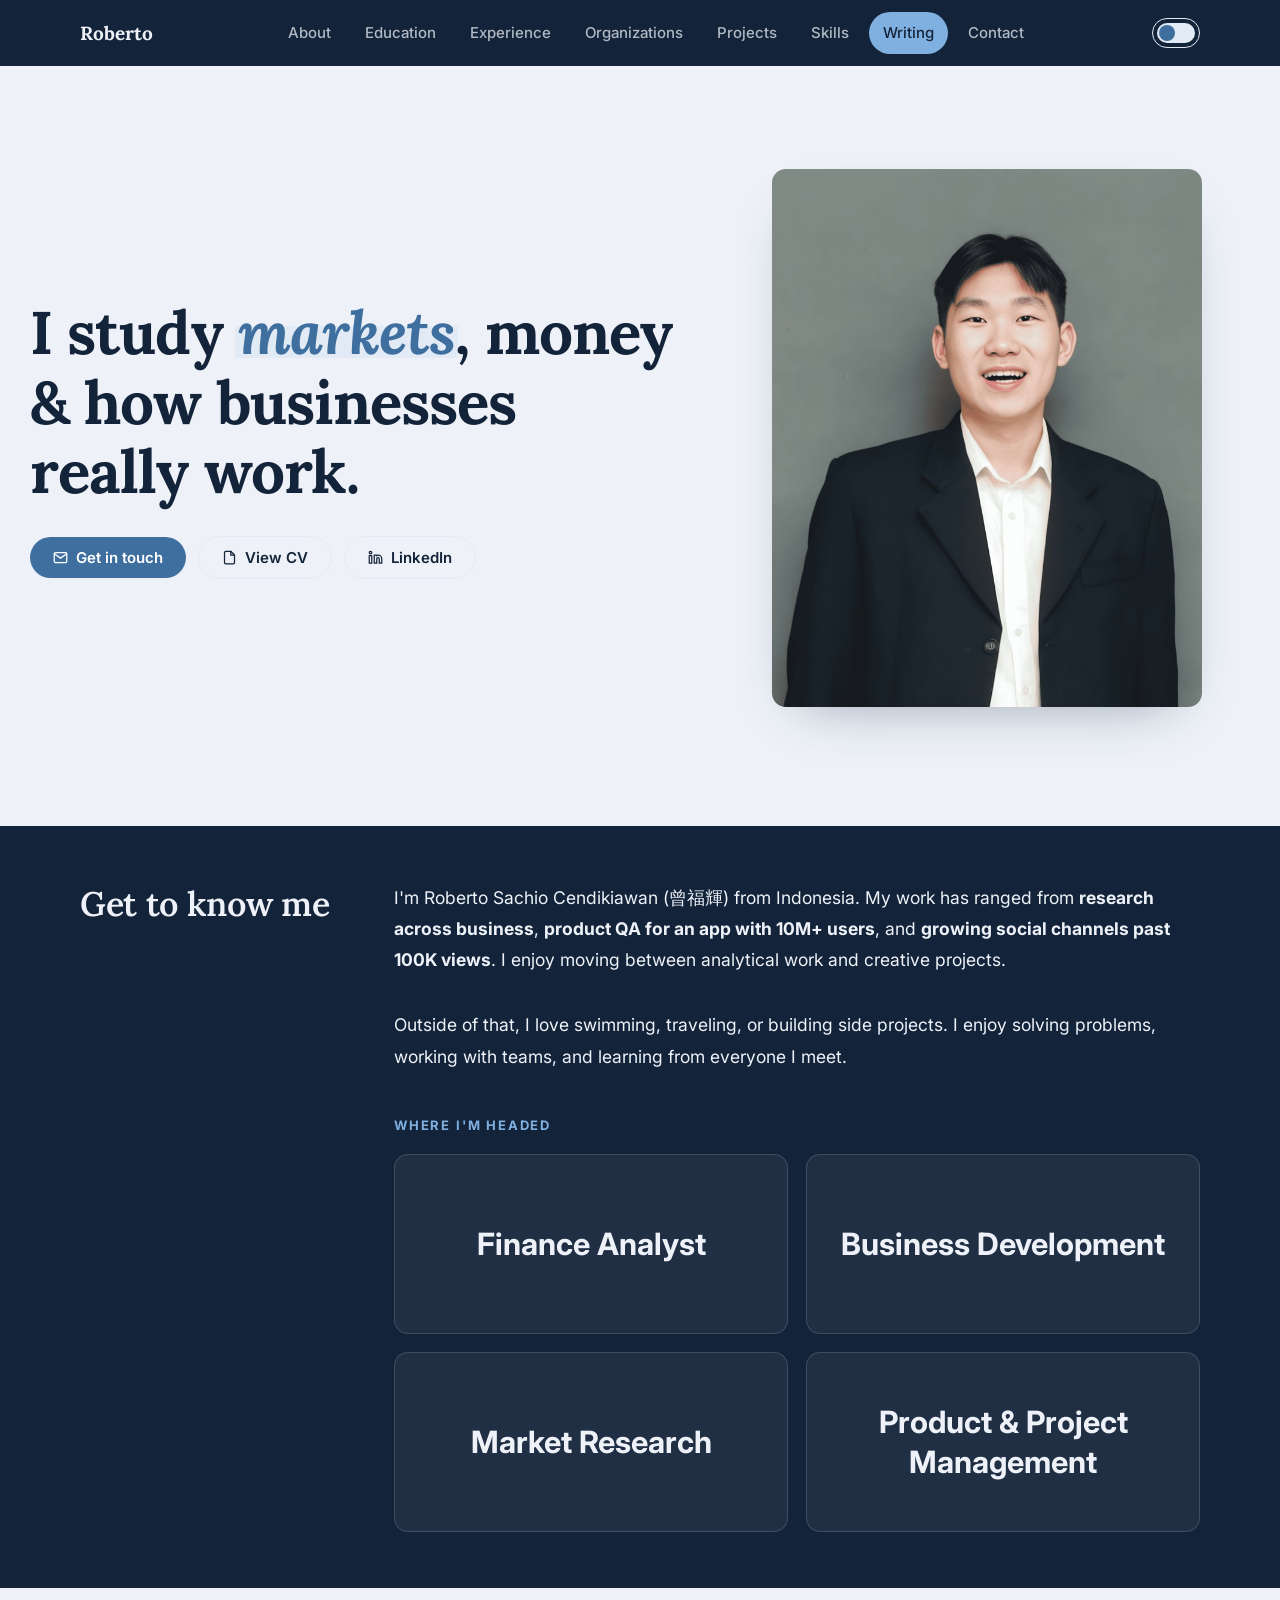
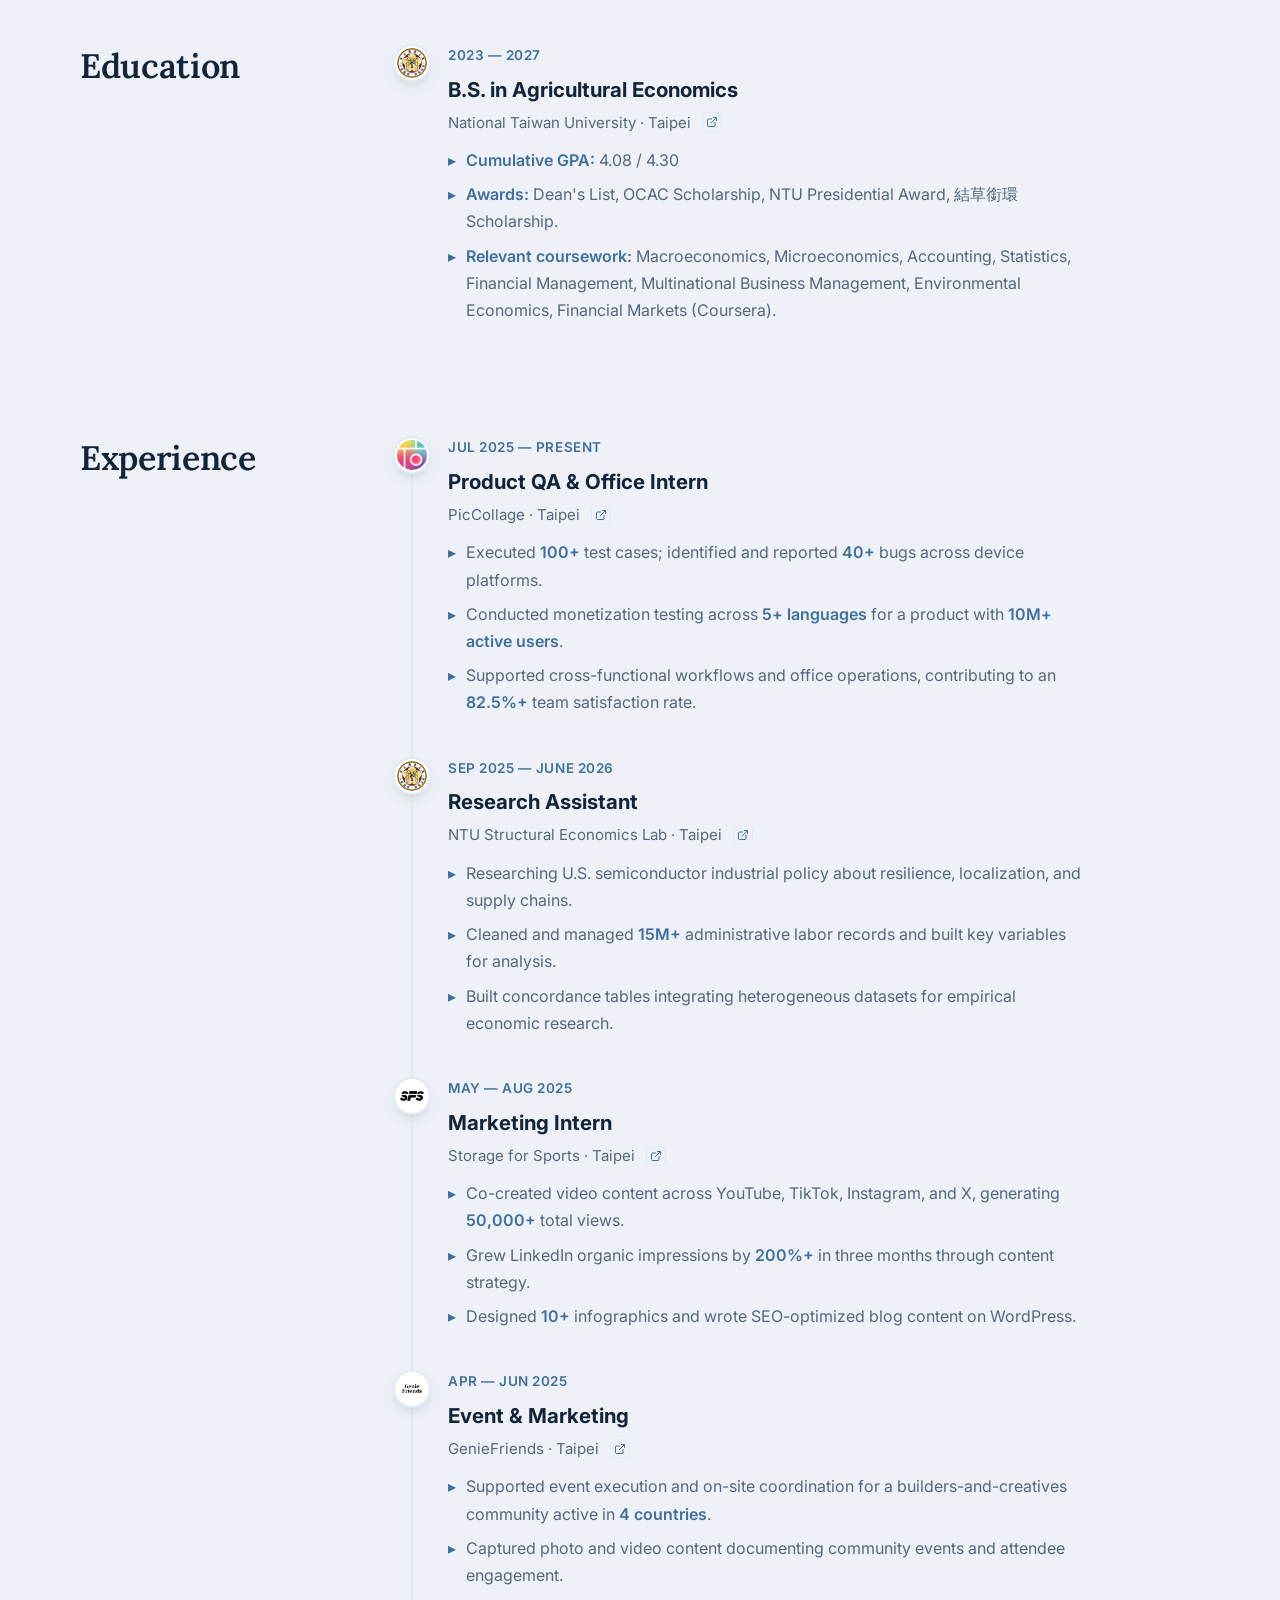
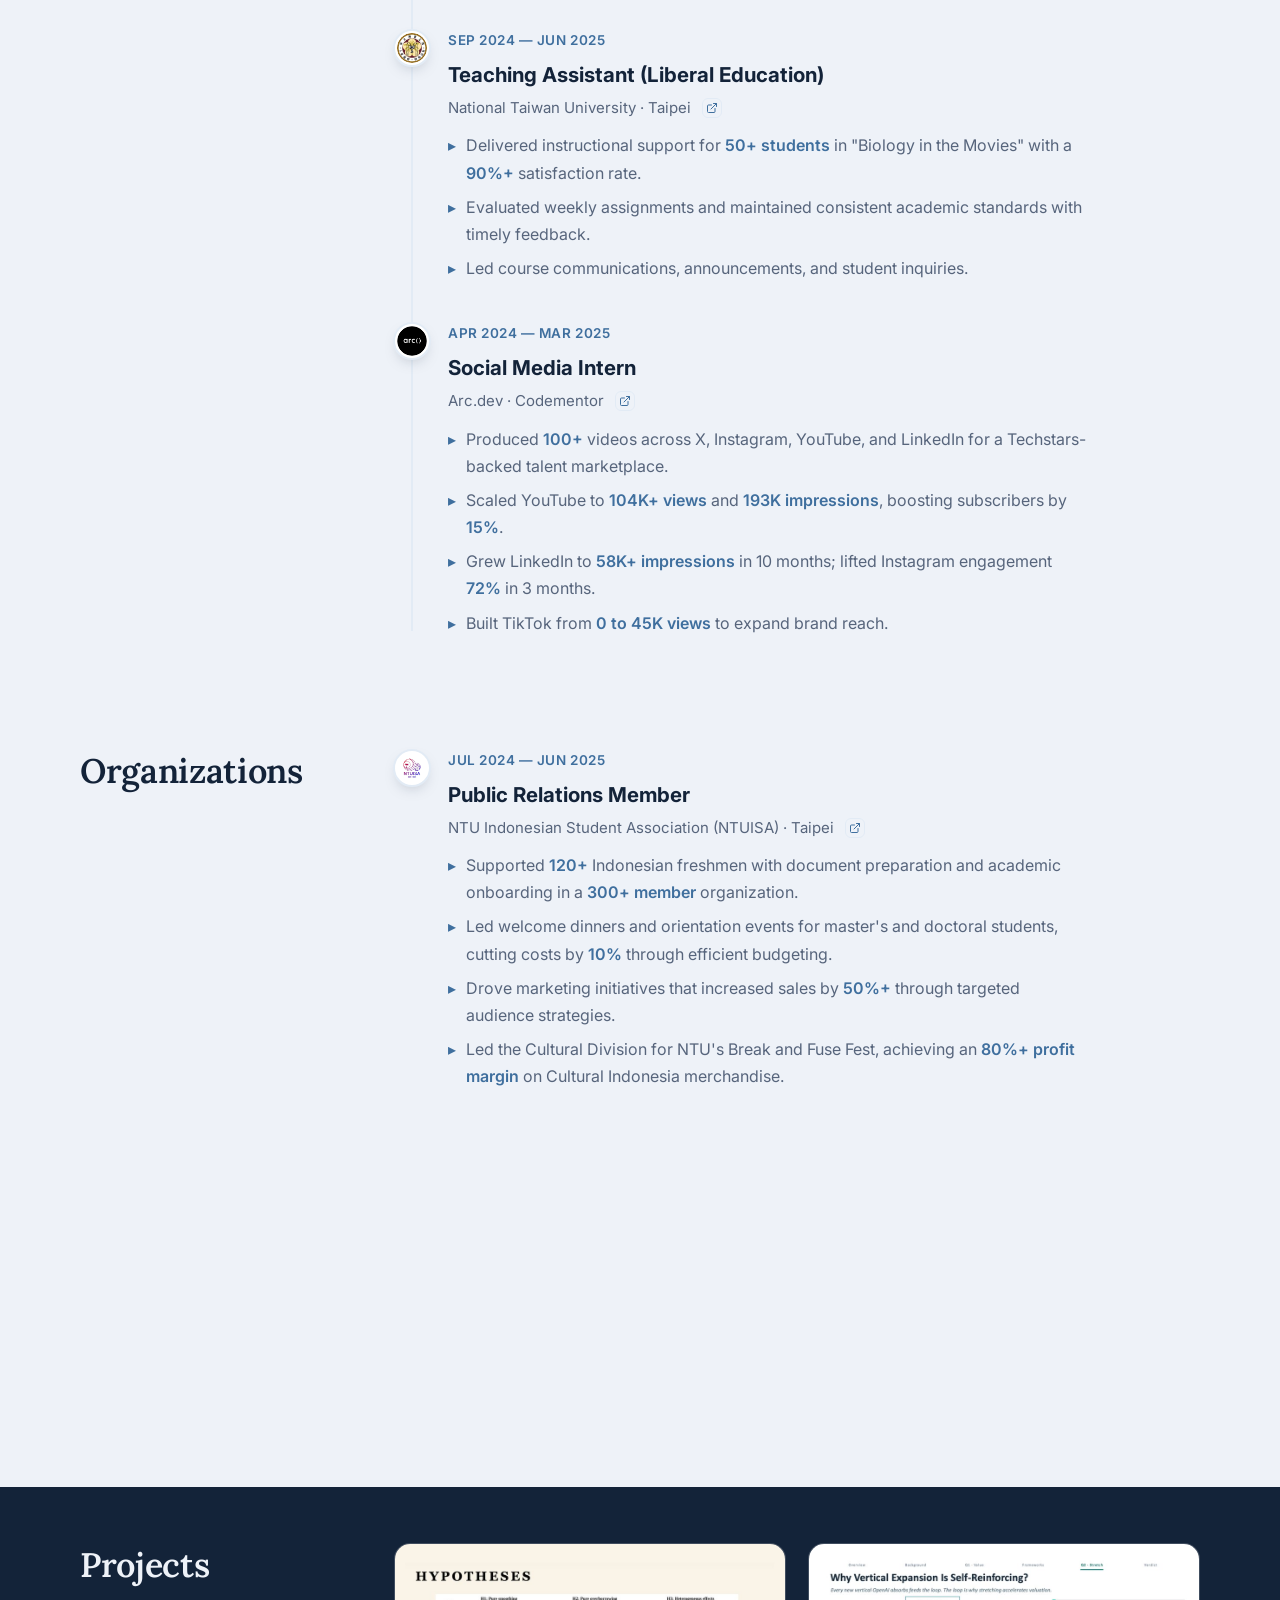
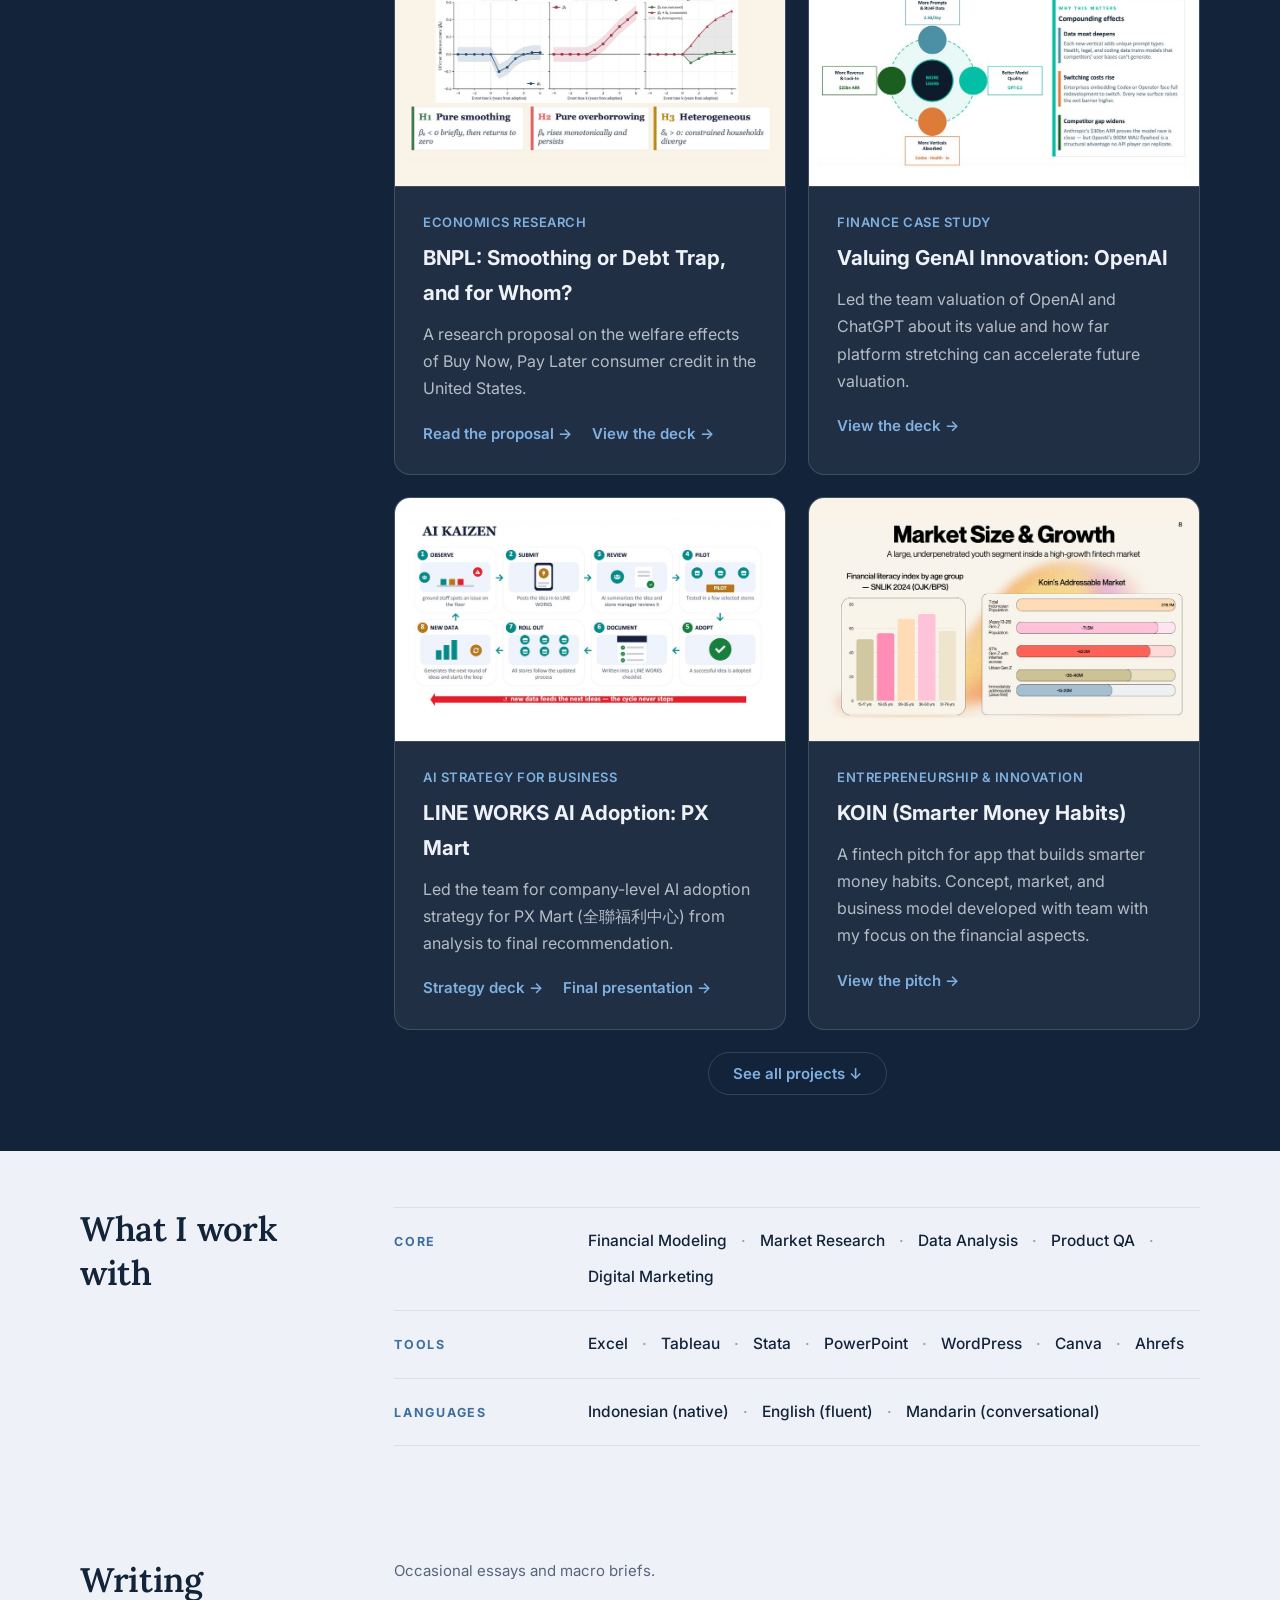
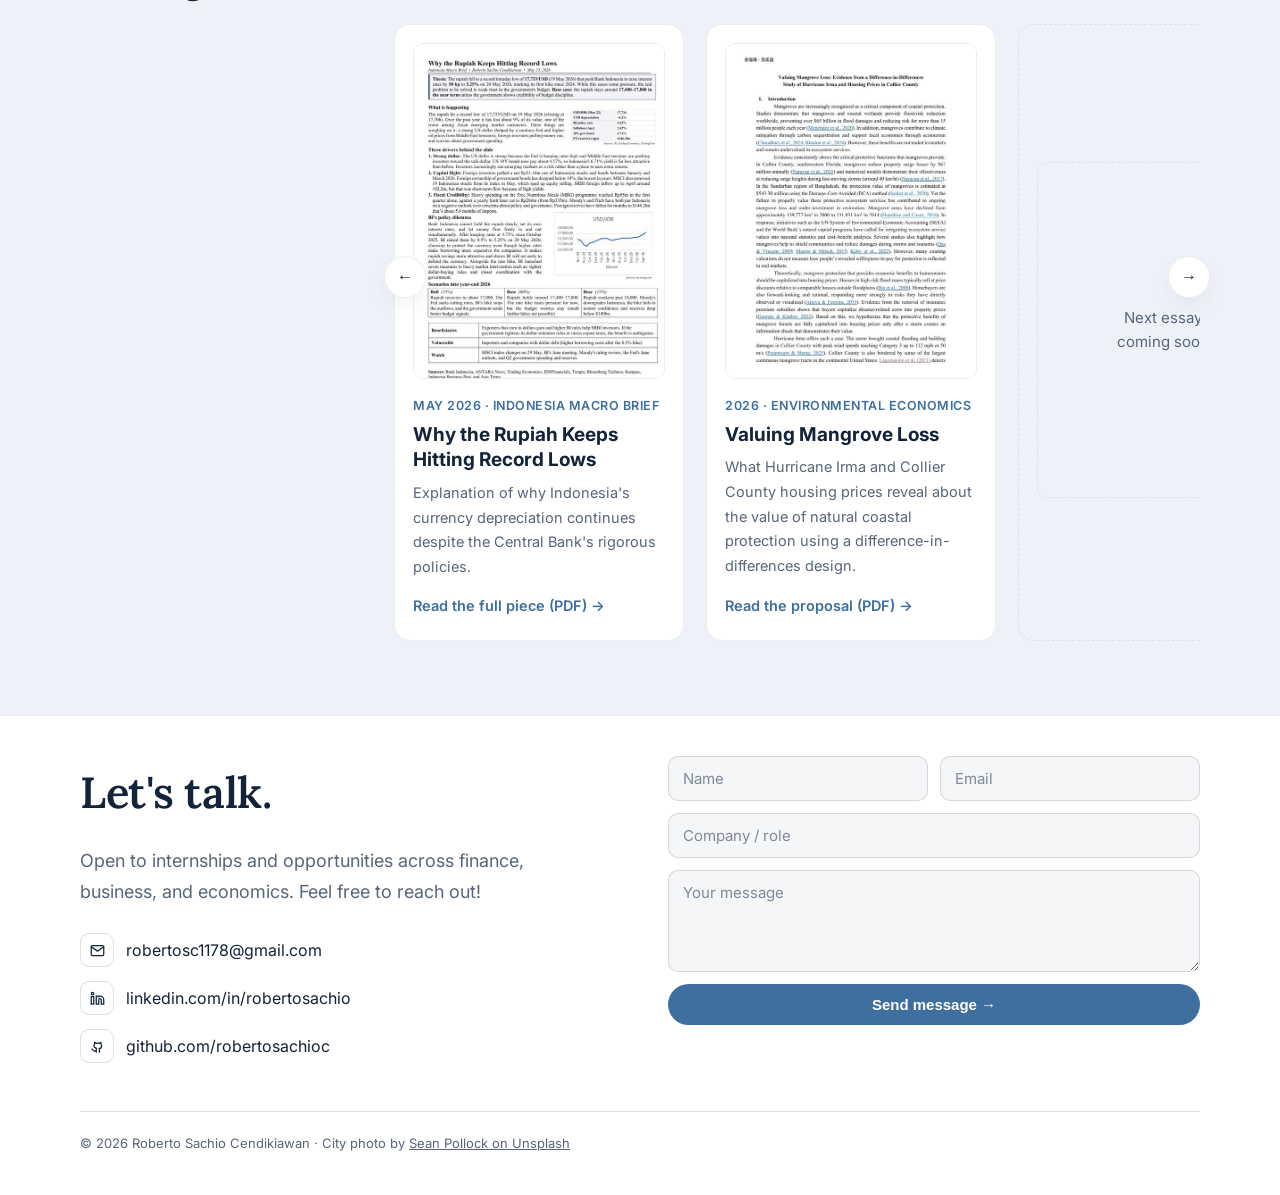
==== commit aa14f68a: "Enhance user experience by adding mobile panel close functionality and improving touch targets; adju" ====
--- a/index.html
+++ b/index.html
@@ -4,11 +4,11 @@
 <head>
   <meta charset="UTF-8" />
   <meta name="viewport" content="width=device-width, initial-scale=1.0" />
-  <title>Roberto Sachio Cendikiawan </title>
+  <title>Roberto Sachio Cendikiawan</title>
   <meta name="theme-color" content="#132339" />
   <meta name="description" content="Roberto Sachio Cendikiawan Portfolio (economics, business, and marketing)" />
   <!-- Favicon: R monogram in brand blue (inline SVG, no file needed) -->
-  <link rel="preload" as="image" href="image/banner/city-taipei.jpg" />
+  <link rel="preload" as="image" href="image/personal-image/roberto.jpg" />
   <link rel="icon"
     href="data:image/svg+xml,%3Csvg xmlns='http://www.w3.org/2000/svg' viewBox='0 0 64 64'%3E%3Crect width='64' height='64' rx='14' fill='%233f6f9e'/%3E%3Ctext x='32' y='44' font-family='Arial,Helvetica,sans-serif' font-size='36' font-weight='800' fill='white' text-anchor='middle'%3ER%3C/text%3E%3C/svg%3E" />
   <!-- Social preview when the link is shared (LinkedIn, WhatsApp, etc.) -->
--- a/style.css
+++ b/style.css
@@ -245,6 +245,8 @@
   }
 
   .theme-btn {
+    flex-shrink: 0;
+    position: relative;
     cursor: pointer;
     border: 1px solid var(--accent-soft);
     background: transparent;
@@ -322,7 +324,7 @@
 
   /* ---------- Hero ---------- */
   header.hero-wrap {
-    min-height: calc(100svh - 64px);
+    min-height: min(calc(100svh - 64px), 760px);
     display: flex;
     align-items: center;
     padding: 24px 0 40px;
@@ -1161,7 +1163,7 @@
   }
 
   /* ---------- Responsive ---------- */
-  @media (max-width:900px) {
+  @media (max-width:1080px) {
     .nav-links {
       display: none;
     }
@@ -2033,4 +2035,13 @@
     .dir-grid {
       grid-template-columns: 1fr 1fr;
     }
-  }+  }
+
+  /* Bigger touch targets (44px+) for the small nav controls — invisible, no layout change */
+  .hamburger { position: relative; }
+  .theme-btn::after,
+  .hamburger::after {
+    content: "";
+    position: absolute;
+    inset: -8px;
+  }
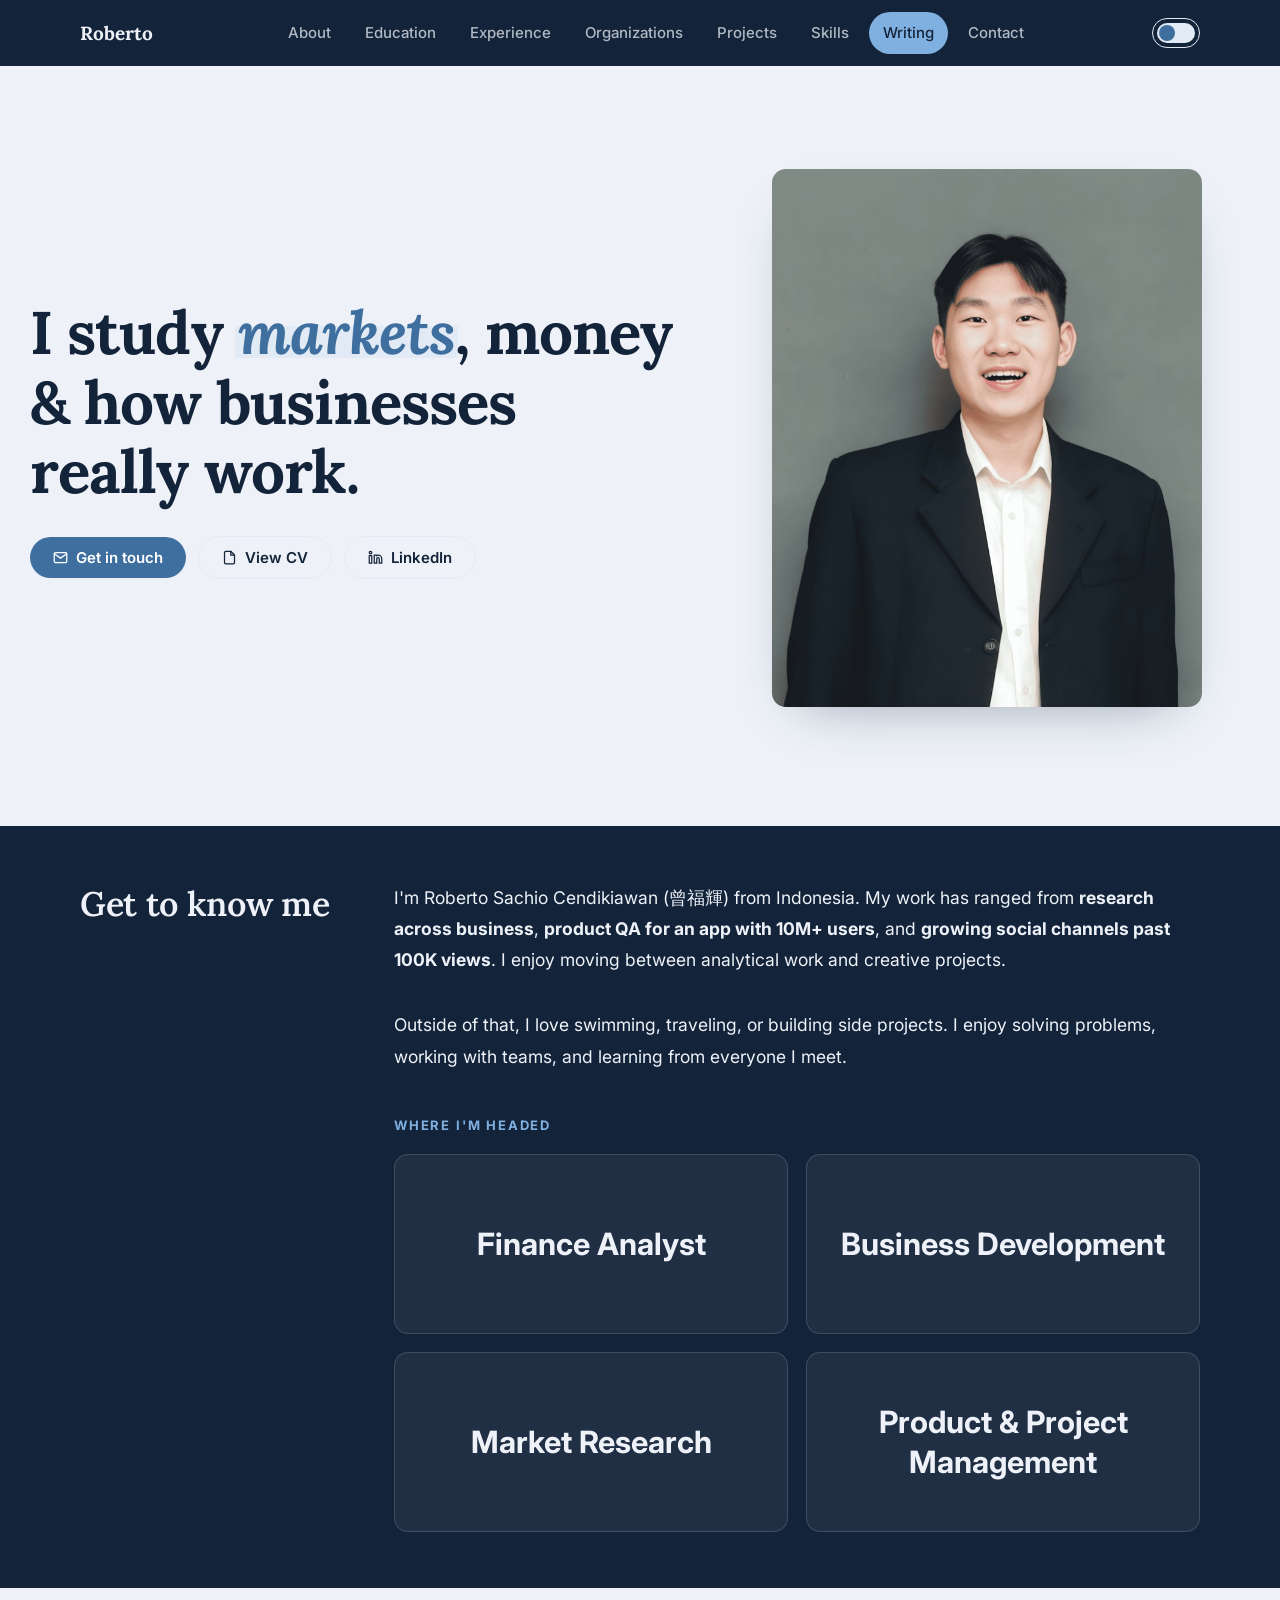
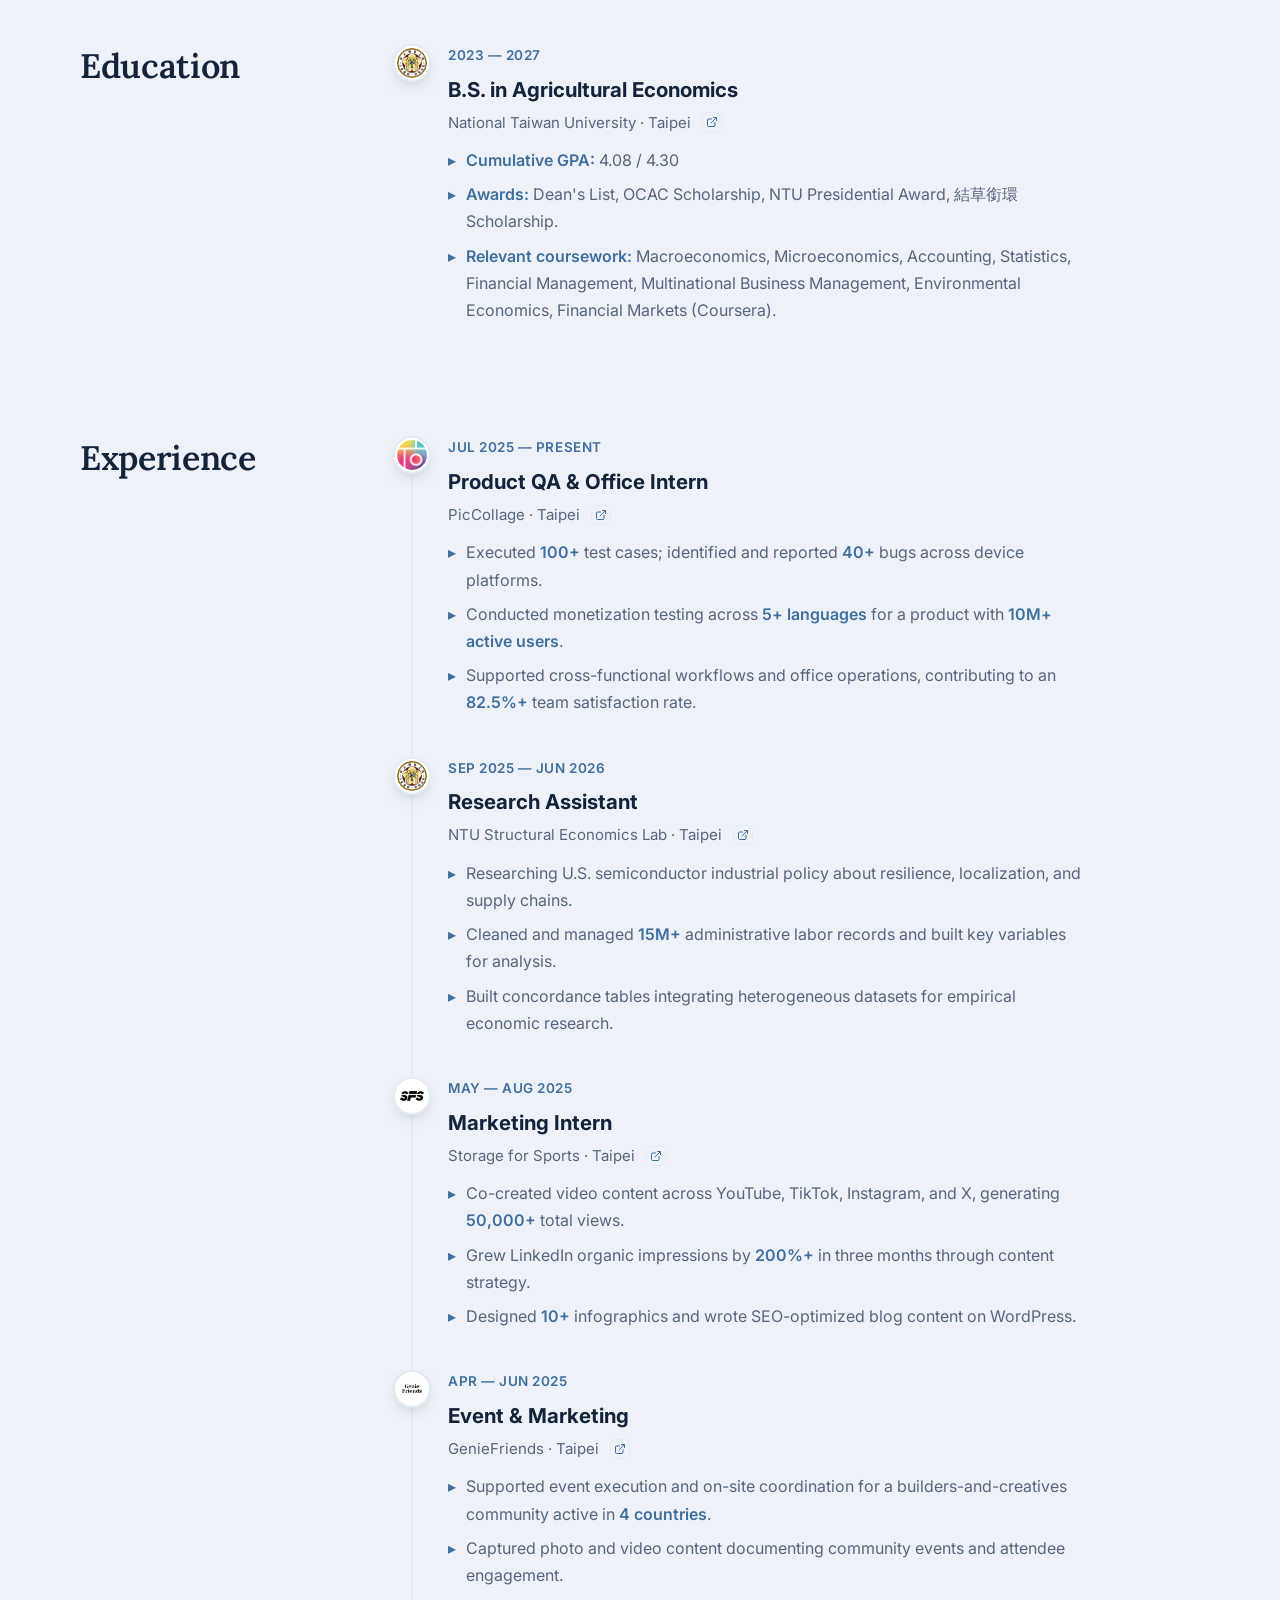
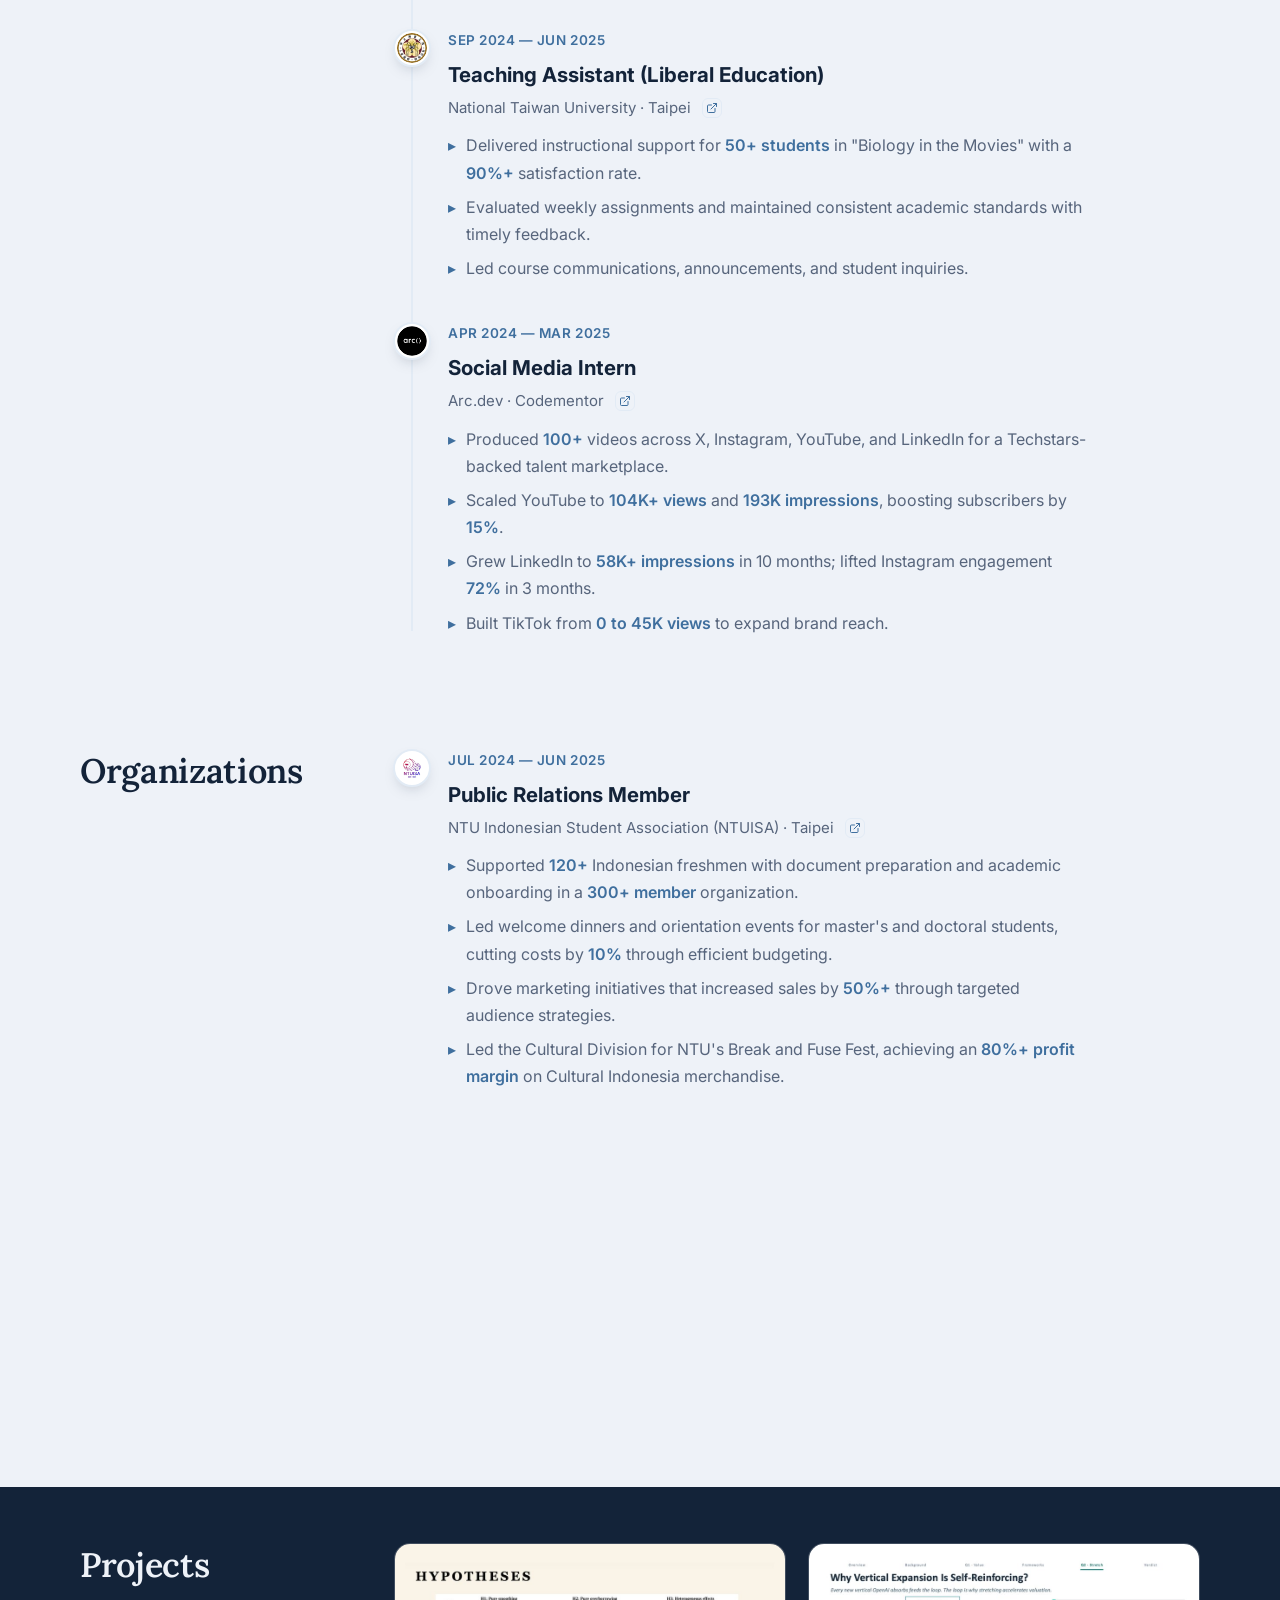
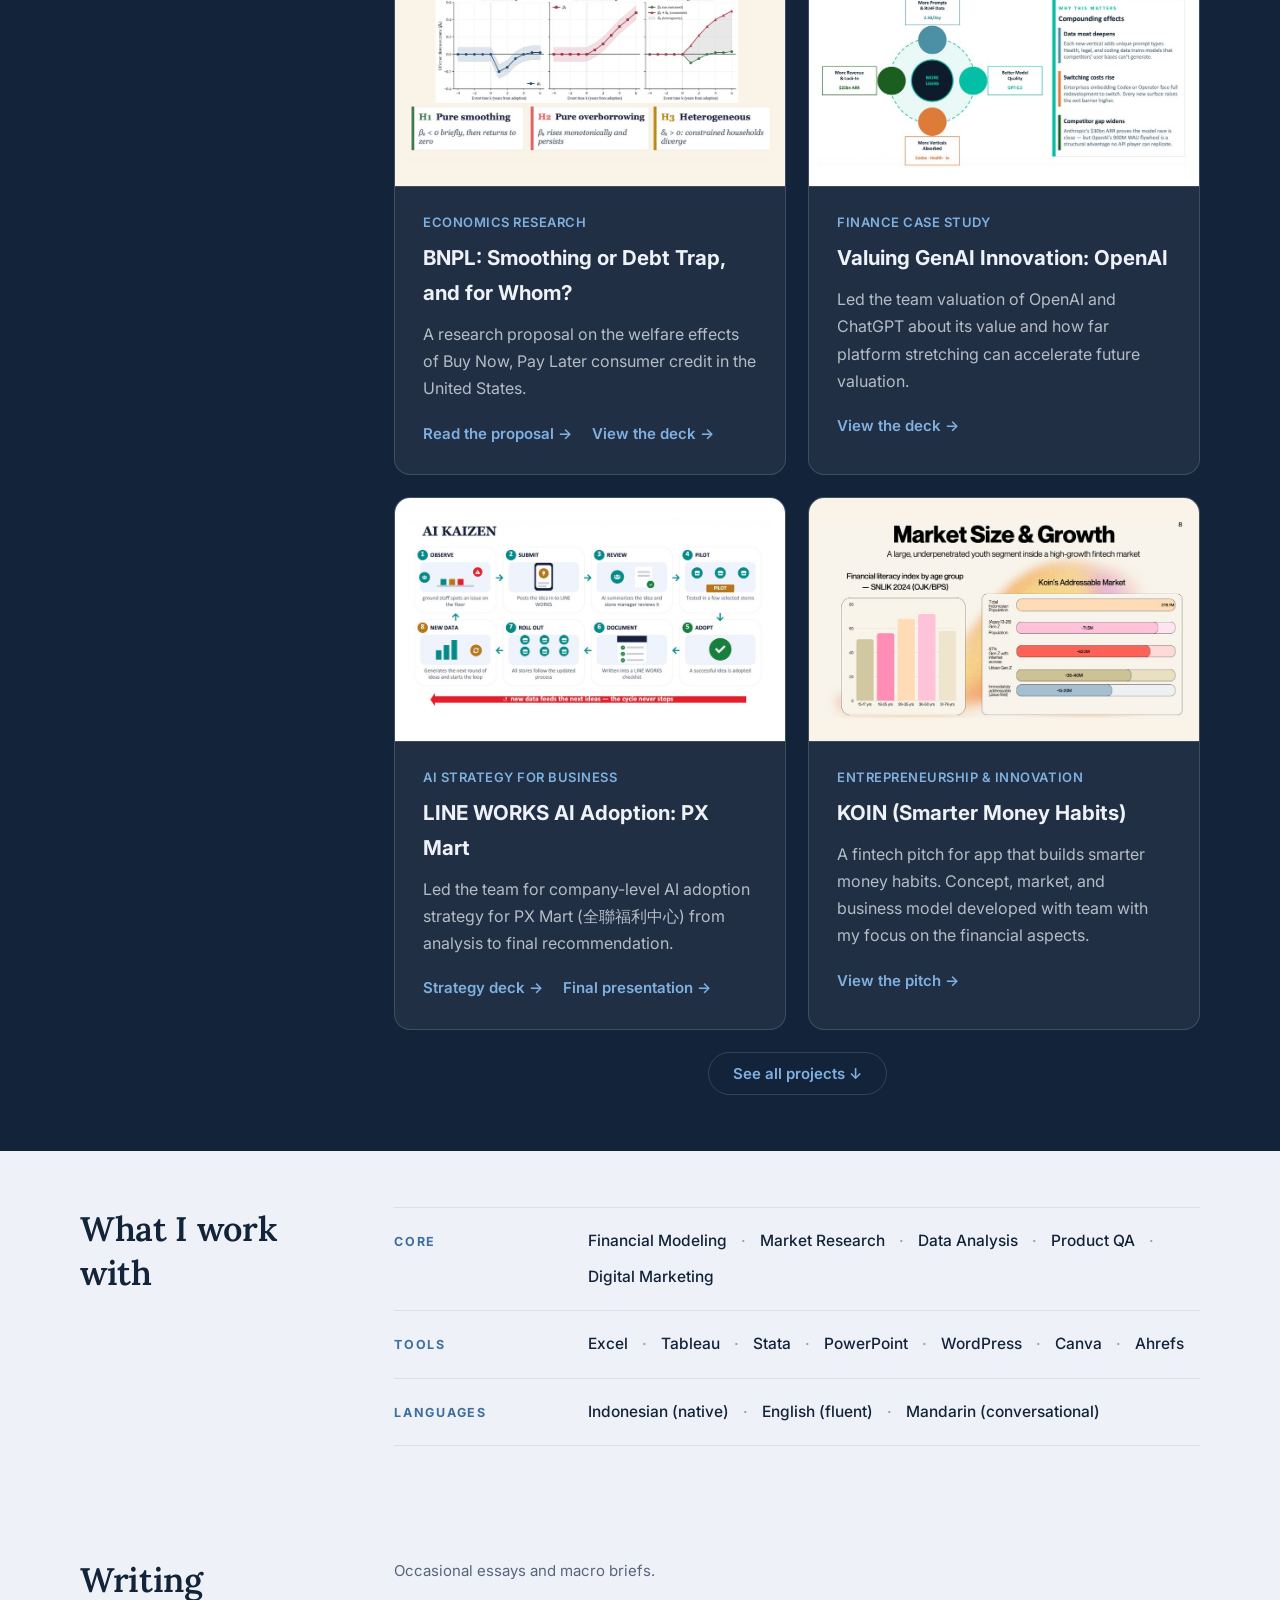
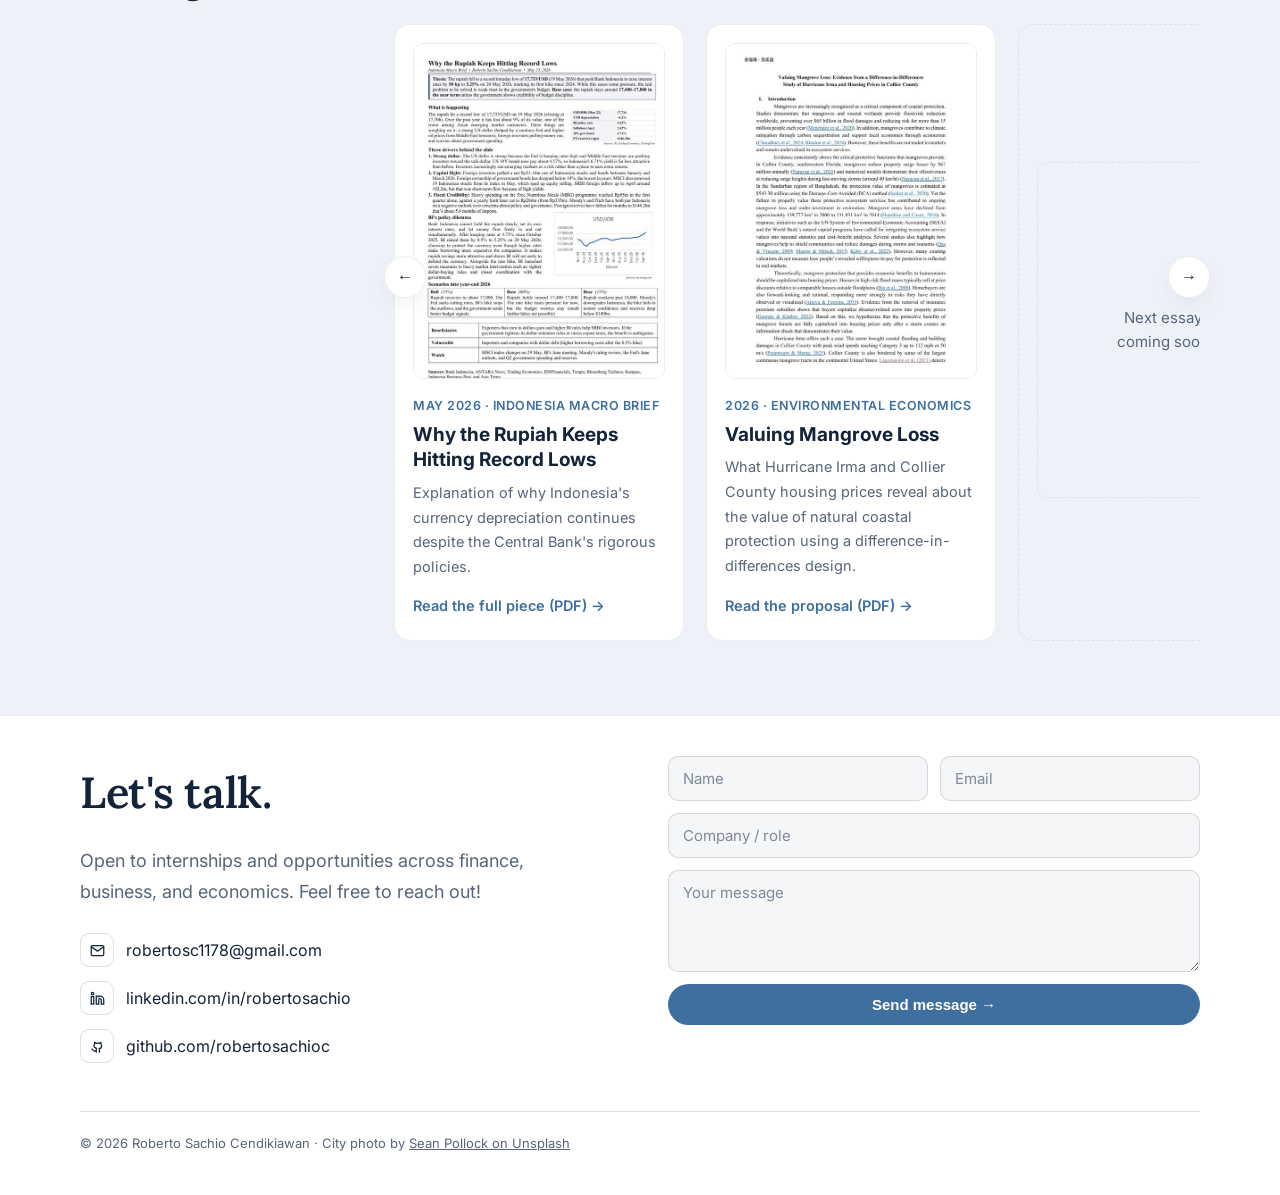
==== commit c91fa5b3: "Harden JS and improve SEO/accessibility/link security" ====
--- a/index.html
+++ b/index.html
@@ -19,6 +19,11 @@
   <meta property="og:url" content="https://robertosachioc.github.io/" />
   <meta property="og:type" content="website" />
   <meta name="twitter:card" content="summary" />
+  <meta name="twitter:title" content="Roberto Sachio Cendikiawan — Portfolio" />
+  <meta name="twitter:description"
+    content="Economics, business & marketing. NTU student open to internships in finance and economics." />
+  <meta name="twitter:image" content="https://robertosachioc.github.io/image/personal-image/roberto.jpg" />
+  <link rel="canonical" href="https://robertosachioc.github.io/" />
 
   <link rel="preconnect" href="https://fonts.googleapis.com" />
   <link rel="preconnect" href="https://fonts.gstatic.com" crossorigin />
@@ -154,10 +159,10 @@
           <a class="btn btn-primary" href="mailto:robertosc1178@gmail.com"><svg>
               <use href="#icon-mail"></use>
             </svg>Get in touch</a>
-          <a class="btn btn-ghost" href="image/cv/CV.pdf" target="_blank"><svg>
+          <a class="btn btn-ghost" href="image/cv/CV.pdf" target="_blank" rel="noopener noreferrer"><svg>
               <use href="#icon-doc"></use>
             </svg>View CV</a>
-          <a class="btn btn-ghost" href="https://linkedin.com/in/robertosachio/" target="_blank" rel="noopener"><svg>
+          <a class="btn btn-ghost" href="https://linkedin.com/in/robertosachio/" target="_blank" rel="noopener noreferrer"><svg>
               <use href="#icon-linkedin"></use>
             </svg>LinkedIn</a>
         </div>
@@ -238,7 +243,7 @@
           <div class="when">2023 — 2027</div>
           <h3>B.S. in Agricultural Economics</h3>
           <div class="org">National Taiwan University · Taipei
-            <a class="org-link" href="https://www.ntu.edu.tw/english/" target="_blank" rel="noopener"
+            <a class="org-link" href="https://www.ntu.edu.tw/english/" target="_blank" rel="noopener noreferrer"
               aria-label="NTU website"><svg>
                 <use href="#icon-ext"></use>
               </svg></a>
@@ -263,7 +268,7 @@
           <div class="when">Jul 2025 — Present</div>
           <h3>Product QA &amp; Office Intern</h3>
           <div class="org">PicCollage · Taipei
-            <a class="org-link" href="https://piccollage.com" target="_blank" rel="noopener"
+            <a class="org-link" href="https://piccollage.com" target="_blank" rel="noopener noreferrer"
               aria-label="PicCollage website"><svg>
                 <use href="#icon-ext"></use>
               </svg></a>
@@ -280,10 +285,10 @@
 
         <div class="node has-logo">
           <img class="node-logo" src="image/logo/ntu.webp" alt="NTU logo" loading="lazy">
-          <div class="when">Sep 2025 — June 2026</div>
+          <div class="when">Sep 2025 — Jun 2026</div>
           <h3>Research Assistant</h3>
           <div class="org">NTU Structural Economics Lab · Taipei
-            <a class="org-link" href="https://www.ntu.edu.tw/english/" target="_blank" rel="noopener"
+            <a class="org-link" href="https://www.ntu.edu.tw/english/" target="_blank" rel="noopener noreferrer"
               aria-label="NTU website"><svg>
                 <use href="#icon-ext"></use>
               </svg></a>
@@ -301,7 +306,7 @@
           <div class="when">May — Aug 2025</div>
           <h3>Marketing Intern</h3>
           <div class="org">Storage for Sports · Taipei
-            <a class="org-link" href="https://www.linkedin.com/company/storageforsports/" target="_blank" rel="noopener"
+            <a class="org-link" href="https://www.linkedin.com/company/storageforsports/" target="_blank" rel="noopener noreferrer"
               aria-label="Storage for Sports LinkedIn"><svg>
                 <use href="#icon-ext"></use>
               </svg></a>
@@ -320,7 +325,7 @@
           <div class="when">Apr — Jun 2025</div>
           <h3>Event &amp; Marketing</h3>
           <div class="org">GenieFriends · Taipei
-            <a class="org-link" href="https://www.linkedin.com/company/geniefriends/" target="_blank" rel="noopener"
+            <a class="org-link" href="https://www.linkedin.com/company/geniefriends/" target="_blank" rel="noopener noreferrer"
               aria-label="GenieFriends LinkedIn"><svg>
                 <use href="#icon-ext"></use>
               </svg></a>
@@ -337,7 +342,7 @@
           <div class="when">Sep 2024 — Jun 2025</div>
           <h3>Teaching Assistant (Liberal Education)</h3>
           <div class="org">National Taiwan University · Taipei
-            <a class="org-link" href="https://www.ntu.edu.tw/english/" target="_blank" rel="noopener"
+            <a class="org-link" href="https://www.ntu.edu.tw/english/" target="_blank" rel="noopener noreferrer"
               aria-label="NTU website"><svg>
                 <use href="#icon-ext"></use>
               </svg></a>
@@ -355,7 +360,7 @@
           <div class="when">Apr 2024 — Mar 2025</div>
           <h3>Social Media Intern</h3>
           <div class="org">Arc.dev · Codementor
-            <a class="org-link" href="https://arc.dev/" target="_blank" rel="noopener" aria-label="Arc website"><svg>
+            <a class="org-link" href="https://arc.dev/" target="_blank" rel="noopener noreferrer" aria-label="Arc website"><svg>
                 <use href="#icon-ext"></use>
               </svg></a>
           </div>
@@ -383,7 +388,7 @@
           <div class="when">Jul 2024 — Jun 2025</div>
           <h3>Public Relations Member</h3>
           <div class="org">NTU Indonesian Student Association (NTUISA) · Taipei
-            <a class="org-link" href="https://www.linkedin.com/company/ntuisa/" target="_blank" rel="noopener"
+            <a class="org-link" href="https://www.linkedin.com/company/ntuisa/" target="_blank" rel="noopener noreferrer"
               aria-label="NTUISA LinkedIn"><svg>
                 <use href="#icon-ext"></use>
               </svg></a>
@@ -406,7 +411,7 @@
         <div class="when">Year — Year</div>
         <h3>Your role</h3>
         <div class="org">Organization name · City
-          <a class="org-link" href="https://their-website.com" target="_blank" rel="noopener" aria-label="Website"><svg><use href="#icon-ext"></use></svg></a>
+          <a class="org-link" href="https://their-website.com" target="_blank" rel="noopener noreferrer" aria-label="Website"><svg><use href="#icon-ext"></use></svg></a>
         </div>
         <ul class="node-points">
           <li>What you did there.</li>
@@ -439,8 +444,8 @@
             <p>A research proposal on the welfare effects of Buy Now, Pay Later consumer credit in the United States.
             </p>
             <div class="proj-links">
-              <a class="pdf-link" href="image/project/BNPL/paper.pdf" target="_blank">Read the proposal →</a>
-              <a class="pdf-link" href="image/project/BNPL/ppt.pdf" target="_blank">View the deck →</a>
+              <a class="pdf-link" href="image/project/BNPL/paper.pdf" target="_blank" rel="noopener noreferrer">Read the proposal →</a>
+              <a class="pdf-link" href="image/project/BNPL/ppt.pdf" target="_blank" rel="noopener noreferrer">View the deck →</a>
             </div>
           </div>
         </div>
@@ -454,7 +459,7 @@
             <p>Led the team valuation of OpenAI and ChatGPT about its value and how far platform stretching can
               accelerate future valuation.</p>
             <div class="proj-links">
-              <a class="pdf-link" href="image/project/OpenAI/OpenAI.pdf" target="_blank">View the deck →</a>
+              <a class="pdf-link" href="image/project/OpenAI/OpenAI.pdf" target="_blank" rel="noopener noreferrer">View the deck →</a>
             </div>
           </div>
         </div>
@@ -468,8 +473,8 @@
             <p>Led the team for company-level AI adoption strategy for PX Mart (全聯福利中心) from analysis to final
               recommendation.</p>
             <div class="proj-links">
-              <a class="pdf-link" href="image/project/AIstrategy/1.pdf" target="_blank">Strategy deck →</a>
-              <a class="pdf-link" href="image/project/AIstrategy/2.pdf" target="_blank">Final presentation →</a>
+              <a class="pdf-link" href="image/project/AIstrategy/1.pdf" target="_blank" rel="noopener noreferrer">Strategy deck →</a>
+              <a class="pdf-link" href="image/project/AIstrategy/2.pdf" target="_blank" rel="noopener noreferrer">Final presentation →</a>
             </div>
           </div>
         </div>
@@ -483,7 +488,7 @@
             <p>A fintech pitch for app that builds smarter money habits. Concept, market, and business model developed
               with team with my focus on the financial aspects.</p>
             <div class="proj-links">
-              <a class="pdf-link" href="image/project/EntreInnovation/KOIN.pdf" target="_blank">View the pitch →</a>
+              <a class="pdf-link" href="image/project/EntreInnovation/KOIN.pdf" target="_blank" rel="noopener noreferrer">View the pitch →</a>
             </div>
           </div>
         </div>
@@ -497,7 +502,22 @@
             <p>A group case on Snow Factory's international expansion from market entry, operations, and cross-border
               strategy.</p>
             <div class="proj-links">
-              <a class="pdf-link" href="image/project/Mutinational/SnowFactory.pdf" target="_blank">View the case →</a>
+              <a class="pdf-link" href="image/project/Mutinational/SnowFactory.pdf" target="_blank" rel="noopener noreferrer">View the case →</a>
+            </div>
+          </div>
+        </div>
+
+        <div class="proj">
+          <img class="proj-thumb" src="image/previewthumbnail/q6_agrifinance.png" alt="Cover of the Agrifinance research"
+            loading="lazy">
+          <div class="proj-body">
+            <div class="role">Economics Research</div>
+            <h3>Analysis of Agricultural Finance in India</h3>
+            <p>An overview of India's agricultural finance system, the farmers it serves, and the challenges its policies face.
+            </p>
+            <div class="proj-links">
+              <a class="pdf-link" href="image/project/Agri Finance/Agricultural_Finance_Report.pdf" target="_blank" rel="noopener noreferrer">Read the proposal →</a>
+              <a class="pdf-link" href="image/project/Agri Finance/Agri Finance.pdf" target="_blank" rel="noopener noreferrer">View the deck →</a>
             </div>
           </div>
         </div>
@@ -509,7 +529,7 @@
           <div class="role">Your role</div>
           <h3>Project title</h3>
           <p>One or two sentences.</p>
-          <div class="proj-links"><a class="pdf-link" href="image/project/your.pdf" target="_blank">View (PDF) →</a></div>
+          <div class="proj-links"><a class="pdf-link" href="image/project/your.pdf" target="_blank" rel="noopener noreferrer">View (PDF) →</a></div>
         </div>
       </div>
       -->
@@ -556,7 +576,7 @@
         <button class="w-arrow next" aria-label="Scroll writing right">→</button>
         <div class="writing-track" id="writingTrack">
 
-          <a class="mag-card" href="image/writing/May2026.pdf" target="_blank">
+          <a class="mag-card" href="image/writing/May2026.pdf" target="_blank" rel="noopener noreferrer">
             <img class="mag-cover" src="image/previewthumbnail/may2026.jpg" alt="First page of the rupiah macro brief"
               loading="lazy">
             <div class="mag-date">May 2026 · Indonesia Macro Brief</div>
@@ -566,7 +586,7 @@
             <span class="pdf-link">Read the full piece (PDF) →</span>
           </a>
 
-          <a class="mag-card" href="image/writing/ResearchProposal.pdf" target="_blank">
+          <a class="mag-card" href="image/writing/ResearchProposal.pdf" target="_blank" rel="noopener noreferrer">
             <img class="mag-cover" src="image/previewthumbnail/mangrove-p1.jpg"
               alt="First page of the mangrove loss research proposal" loading="lazy">
             <div class="mag-date">2026 · Environmental Economics</div>
@@ -582,7 +602,7 @@
 
           <!-- TEMPLATE — for each new piece: 1) put the PDF in image/writing/,
              2) screenshot its first page as a cover image, save it there too, 3) copy this:
-        <a class="mag-card" href="image/writing/your-file.pdf" target="_blank">
+        <a class="mag-card" href="image/writing/your-file.pdf" target="_blank" rel="noopener noreferrer">
           <img class="mag-cover" src="image/writing/your-cover.jpg" alt="Cover" loading="lazy">
           <div class="mag-date">Month Year · Category</div>
           <h3>Title of the piece</h3>
@@ -610,10 +630,10 @@
             <a href="mailto:robertosc1178@gmail.com"><span class="ic"><svg>
                   <use href="#icon-mail"></use>
                 </svg></span> robertosc1178@gmail.com</a>
-            <a href="https://linkedin.com/in/robertosachio/" target="_blank" rel="noopener"><span class="ic"><svg>
+            <a href="https://linkedin.com/in/robertosachio/" target="_blank" rel="noopener noreferrer"><span class="ic"><svg>
                   <use href="#icon-linkedin"></use>
                 </svg></span> linkedin.com/in/robertosachio</a>
-            <a href="https://github.com/robertosachioc" target="_blank" rel="noopener"><span class="ic"><svg>
+            <a href="https://github.com/robertosachioc" target="_blank" rel="noopener noreferrer"><span class="ic"><svg>
                   <use href="#icon-github"></use>
                 </svg></span> github.com/robertosachioc</a>
           </div>
@@ -630,7 +650,7 @@
       </div>
       <div class="footer-row">© 2026 Roberto Sachio Cendikiawan · City photo by <a
           href="https://unsplash.com/photos/low-angle-photo-of-city-high-rise-buildings-during-daytime-PhYq704ffdA"
-          target="_blank" rel="noopener" style="color:inherit;">Sean Pollock on Unsplash</a></div>
+          target="_blank" rel="noopener noreferrer" style="color:inherit;">Sean Pollock on Unsplash</a></div>
     </div>
   </div>
 
--- a/style.css
+++ b/style.css
@@ -1156,10 +1156,18 @@
   }
 
   a:focus-visible,
-  .btn:focus-visible {
+  .btn:focus-visible,
+  .dir-card:focus-visible,
+  .nav-links a:focus-visible,
+  .see-all-btn:focus-visible,
+  .w-arrow:focus-visible,
+  form.contact-form input:focus-visible,
+  form.contact-form textarea:focus-visible,
+  form.contact-form button:focus-visible {
     outline: 3px solid var(--accent);
     outline-offset: 3px;
     border-radius: 6px;
+    box-shadow: 0 0 0 2px var(--bg);
   }
 
   /* ---------- Responsive ---------- */
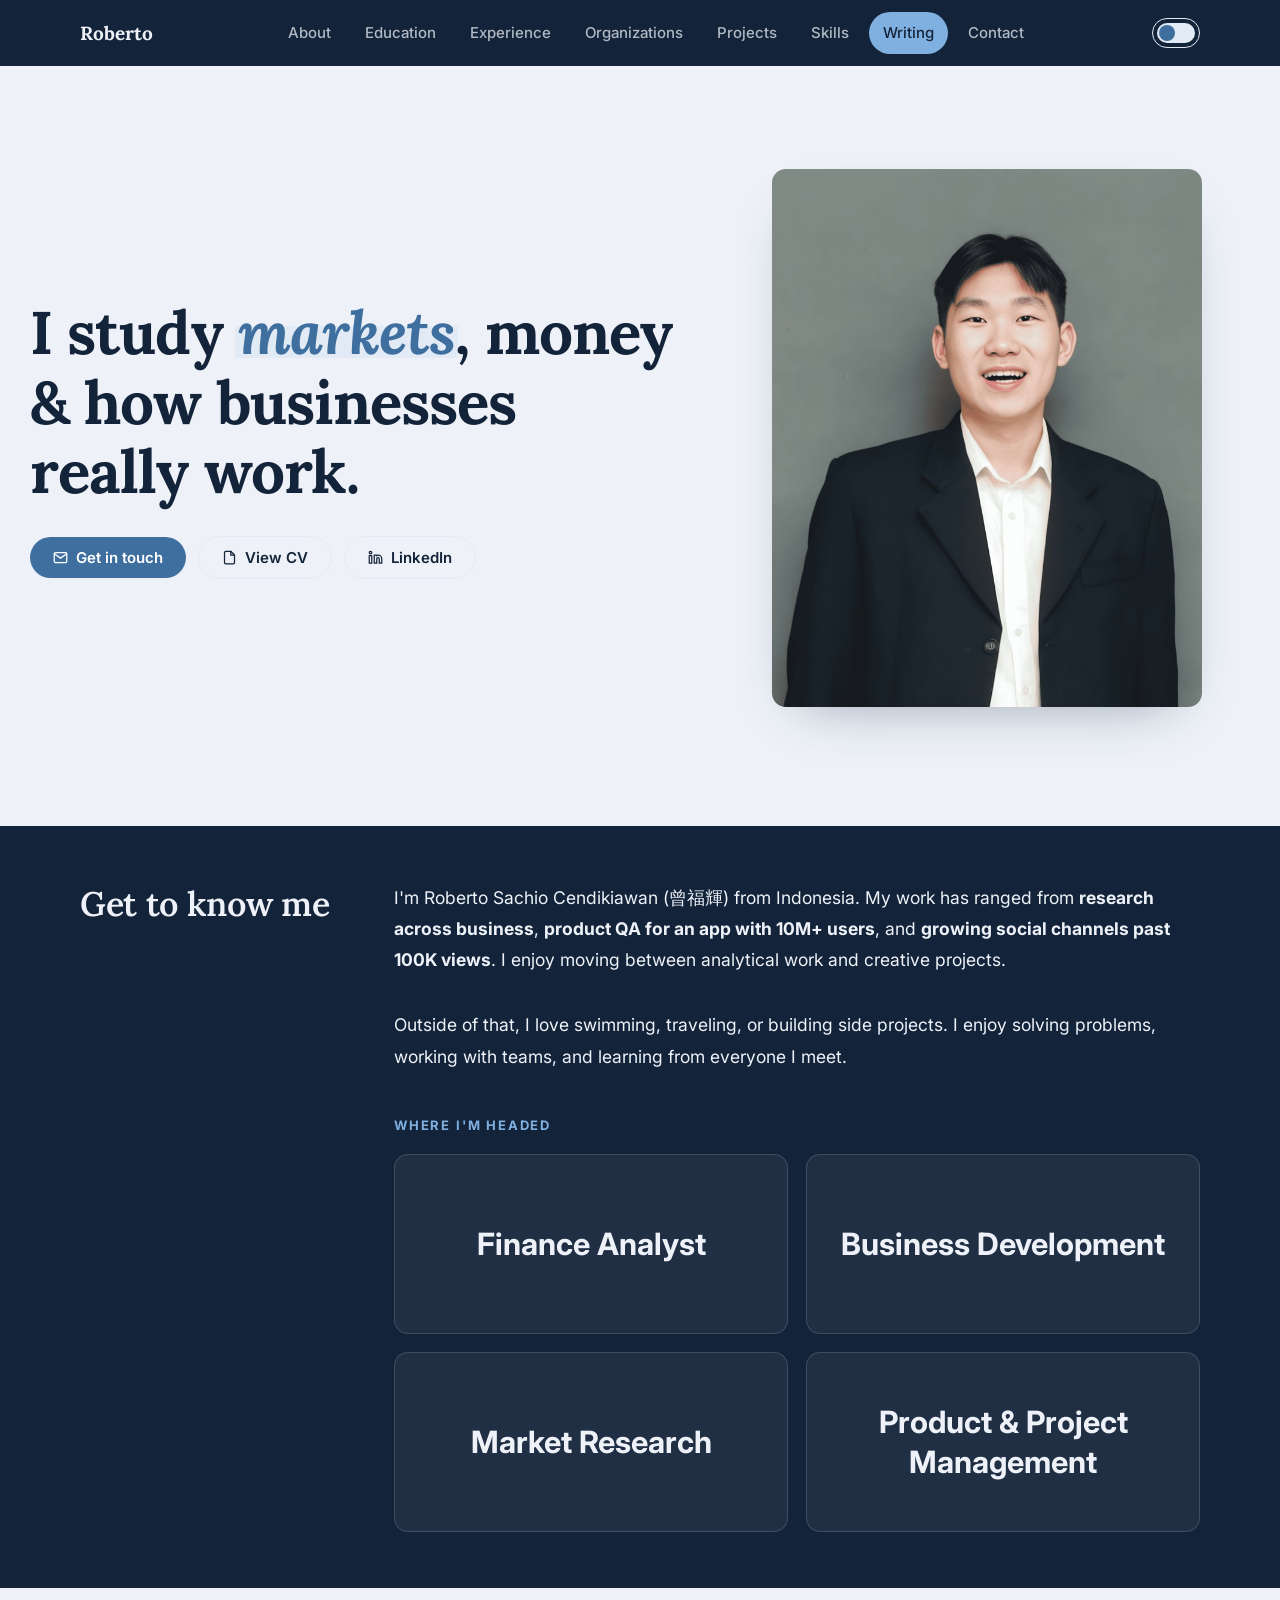
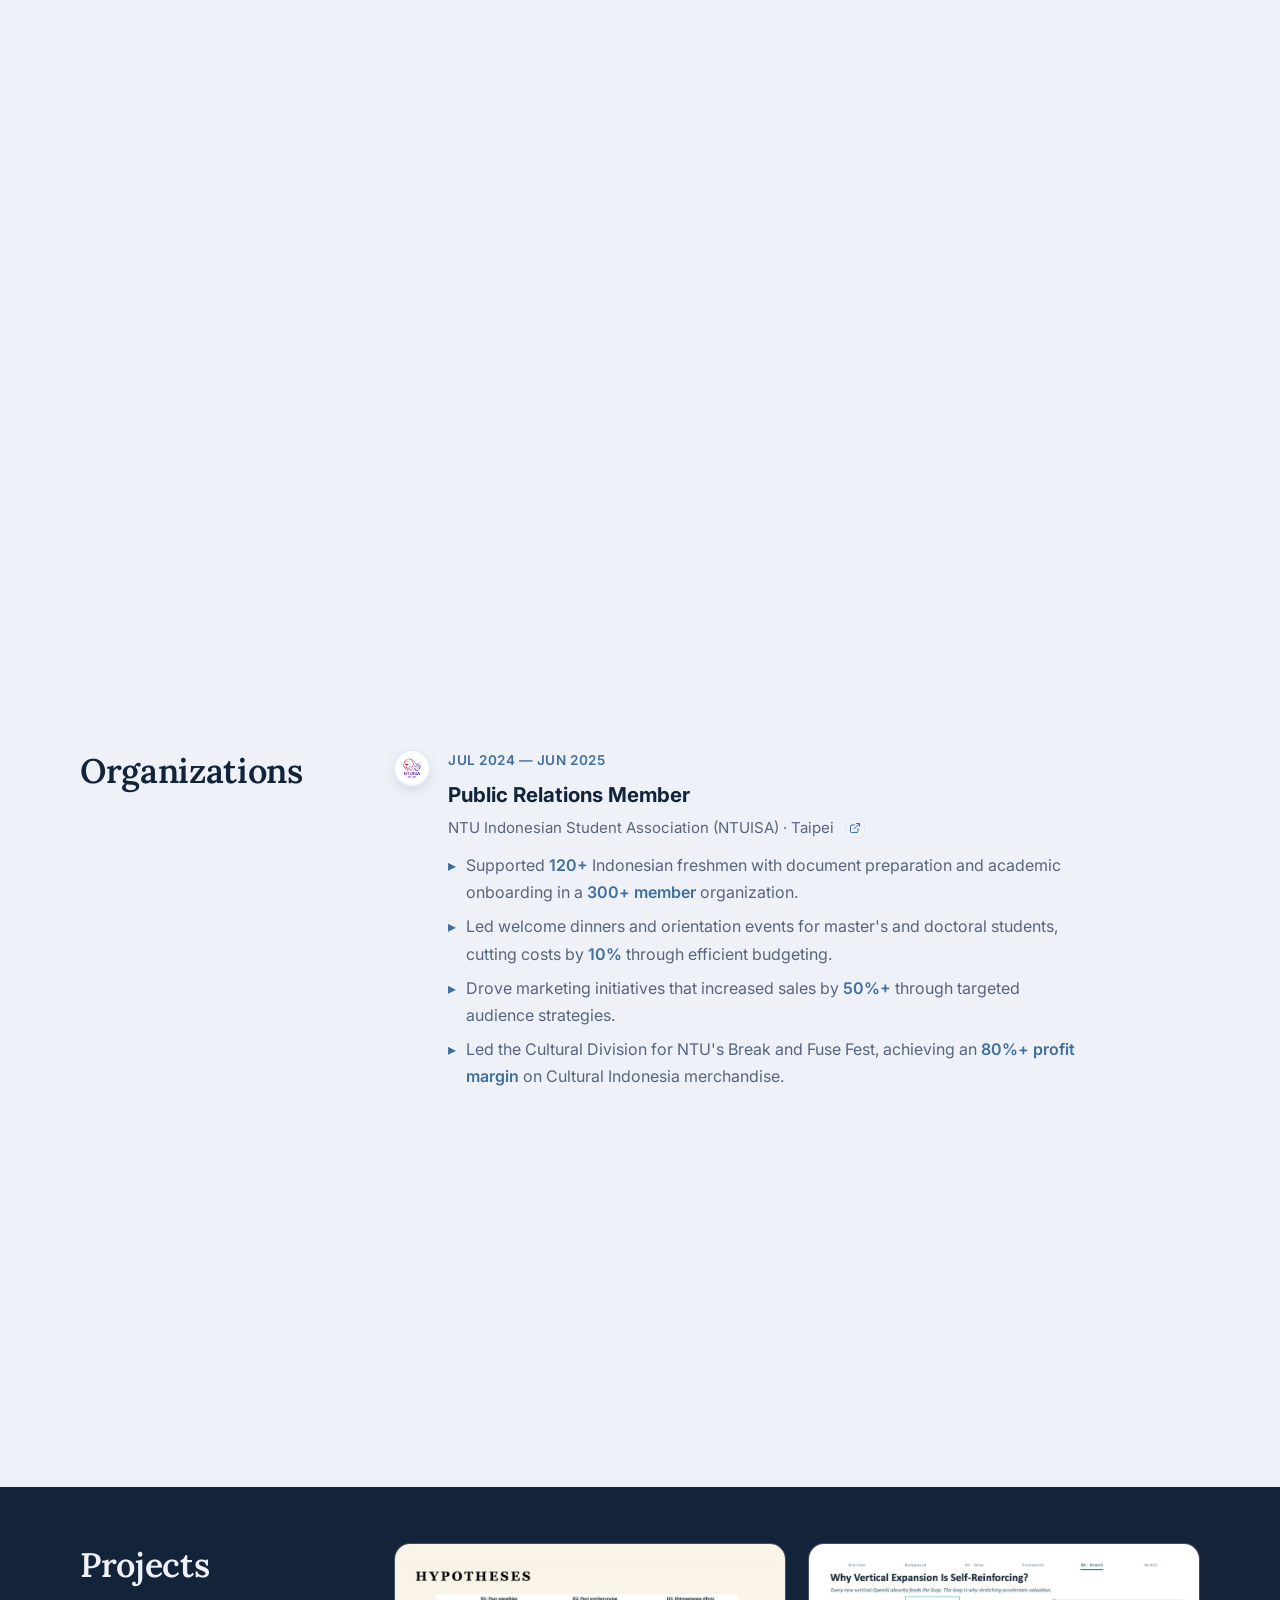
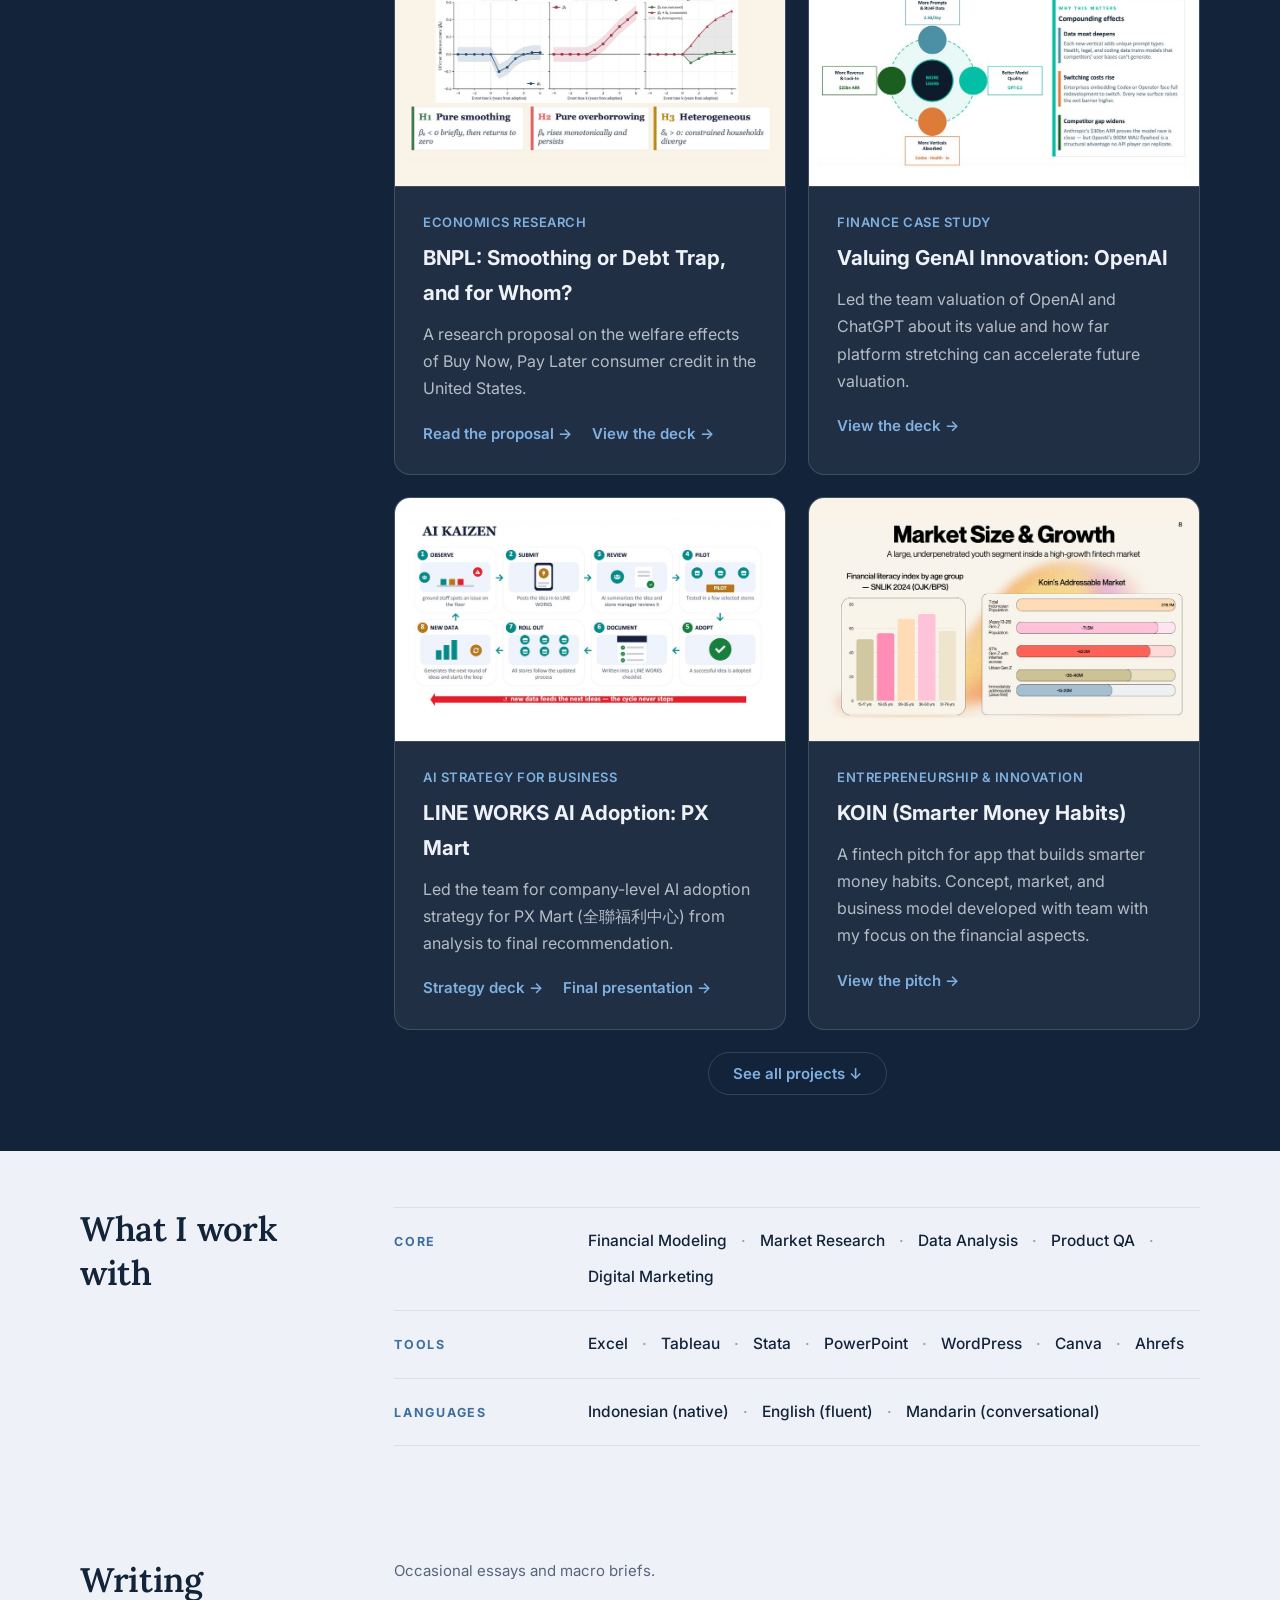
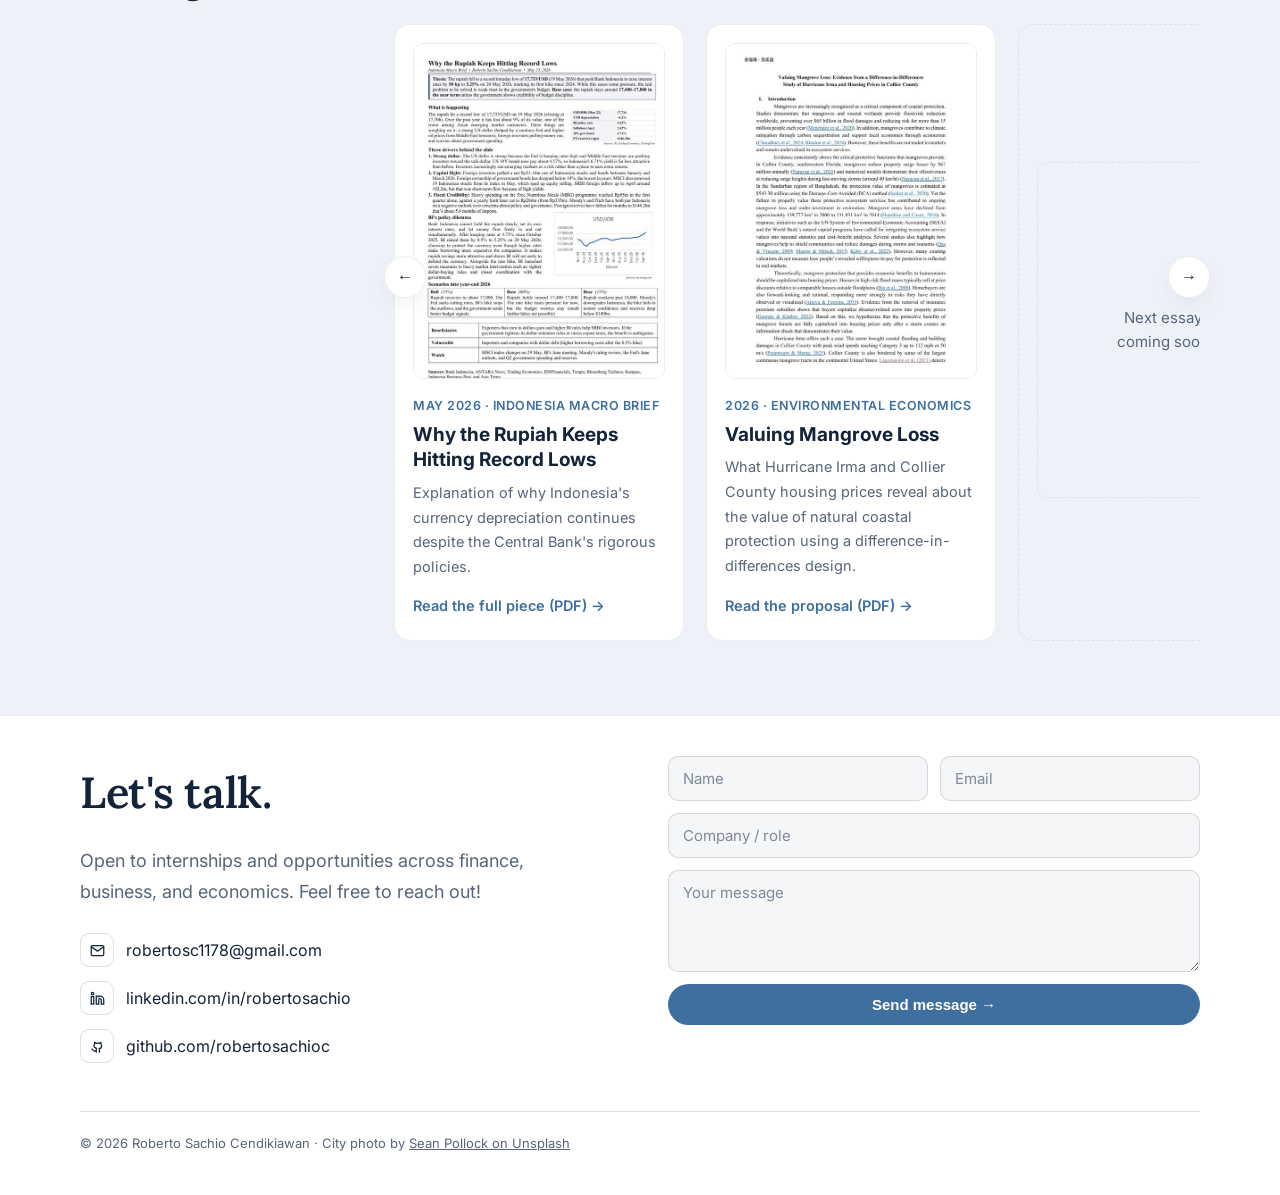
==== commit 08153707: "Revise meta tags for portfolio page Updated Open Graph and Twitter meta tags for improved SEO and cl" ====
--- a/index.html
+++ b/index.html
@@ -12,16 +12,16 @@
   <link rel="icon"
     href="data:image/svg+xml,%3Csvg xmlns='http://www.w3.org/2000/svg' viewBox='0 0 64 64'%3E%3Crect width='64' height='64' rx='14' fill='%233f6f9e'/%3E%3Ctext x='32' y='44' font-family='Arial,Helvetica,sans-serif' font-size='36' font-weight='800' fill='white' text-anchor='middle'%3ER%3C/text%3E%3C/svg%3E" />
   <!-- Social preview when the link is shared (LinkedIn, WhatsApp, etc.) -->
-  <meta property="og:title" content="Roberto Sachio Cendikiawan — Portfolio" />
+  <meta property="og:title" content="Roberto Sachio Cendikiawan Portfolio" />
   <meta property="og:description"
-    content="Economics, business & marketing. NTU student open to internships in finance and economics." />
+    content="economics, business & marketing. NTU student open to internships in finance, economics, and project management." />
   <meta property="og:image" content="https://robertosachioc.github.io/image/personal-image/roberto.jpg" />
   <meta property="og:url" content="https://robertosachioc.github.io/" />
   <meta property="og:type" content="website" />
   <meta name="twitter:card" content="summary" />
-  <meta name="twitter:title" content="Roberto Sachio Cendikiawan — Portfolio" />
+  <meta name="twitter:title" content="Roberto Sachio Cendikiawan Portfolio" />
   <meta name="twitter:description"
-    content="Economics, business & marketing. NTU student open to internships in finance and economics." />
+    content="economics, business & marketing. NTU student open to internships in finance, economics, and project management." />
   <meta name="twitter:image" content="https://robertosachioc.github.io/image/personal-image/roberto.jpg" />
   <link rel="canonical" href="https://robertosachioc.github.io/" />
 
@@ -659,4 +659,4 @@
   <script src="script.js" defer></script>
 </body>
 
-</html>+</html>
